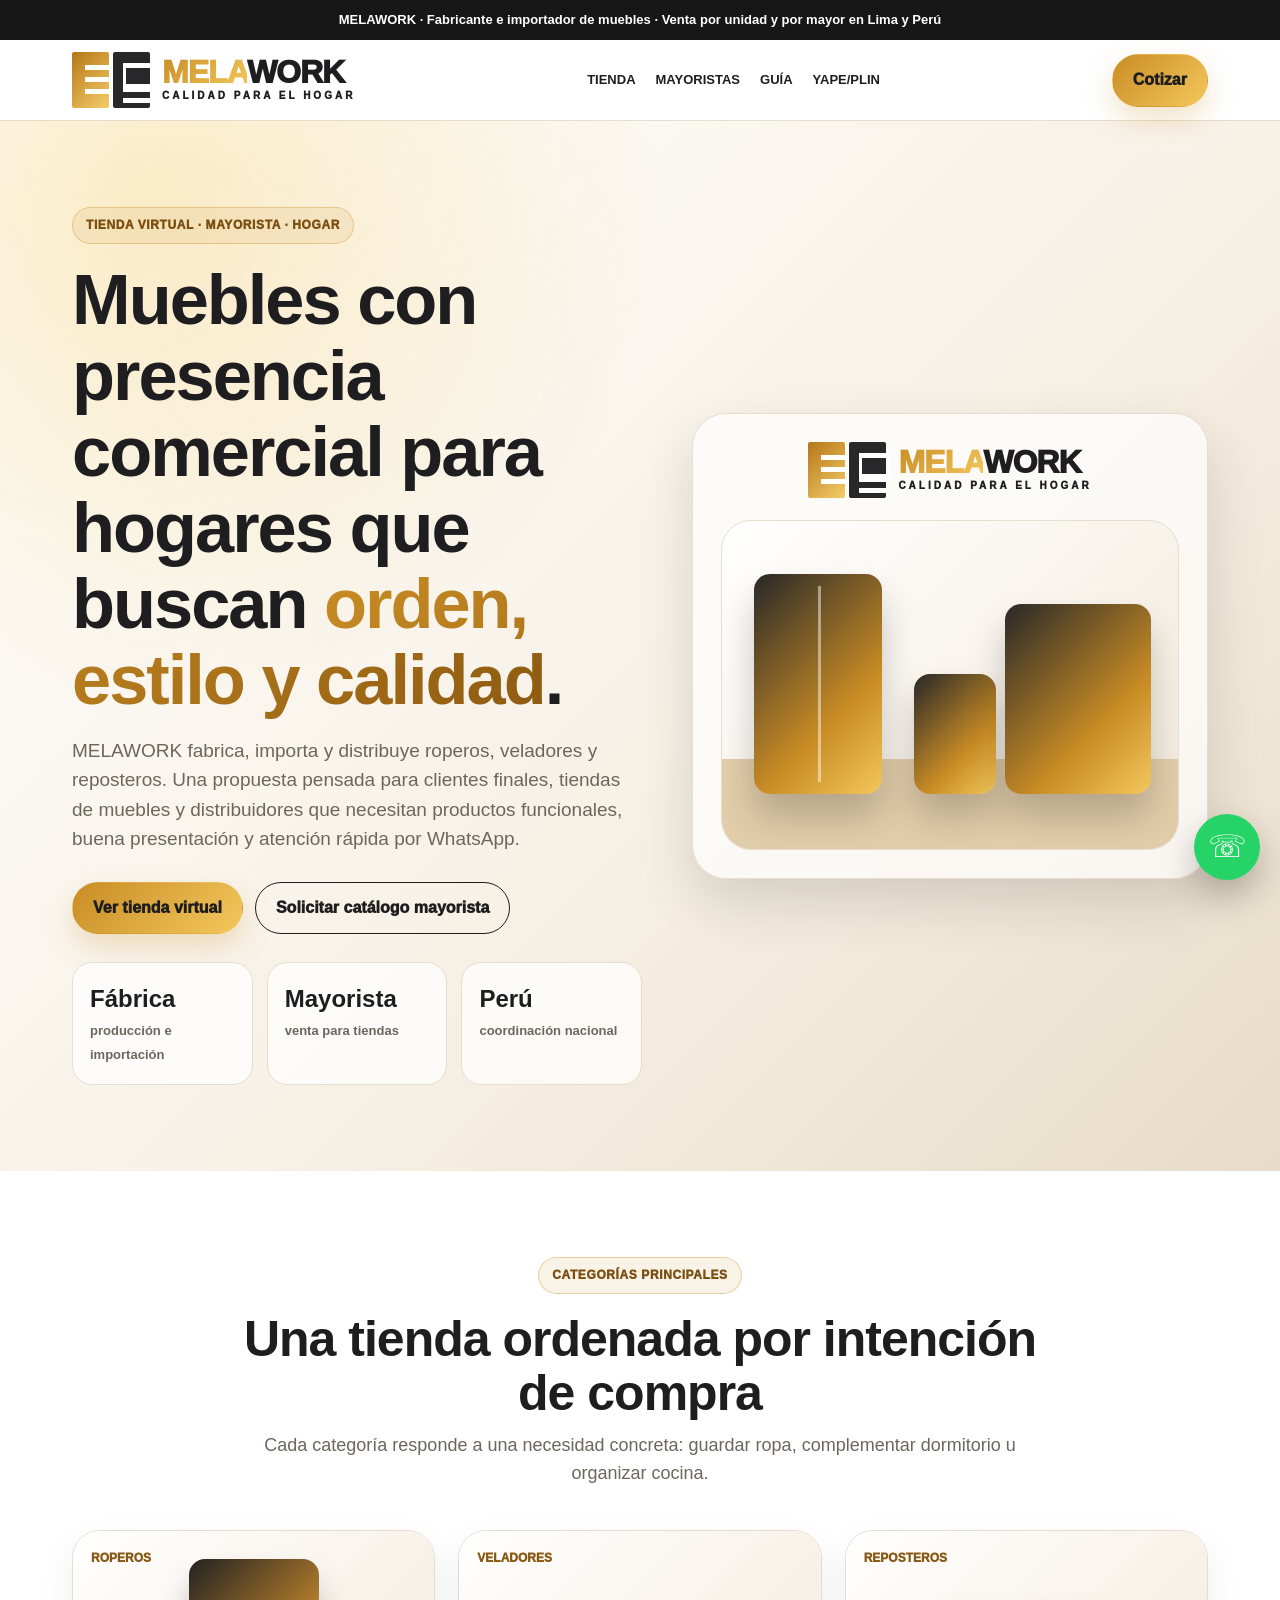
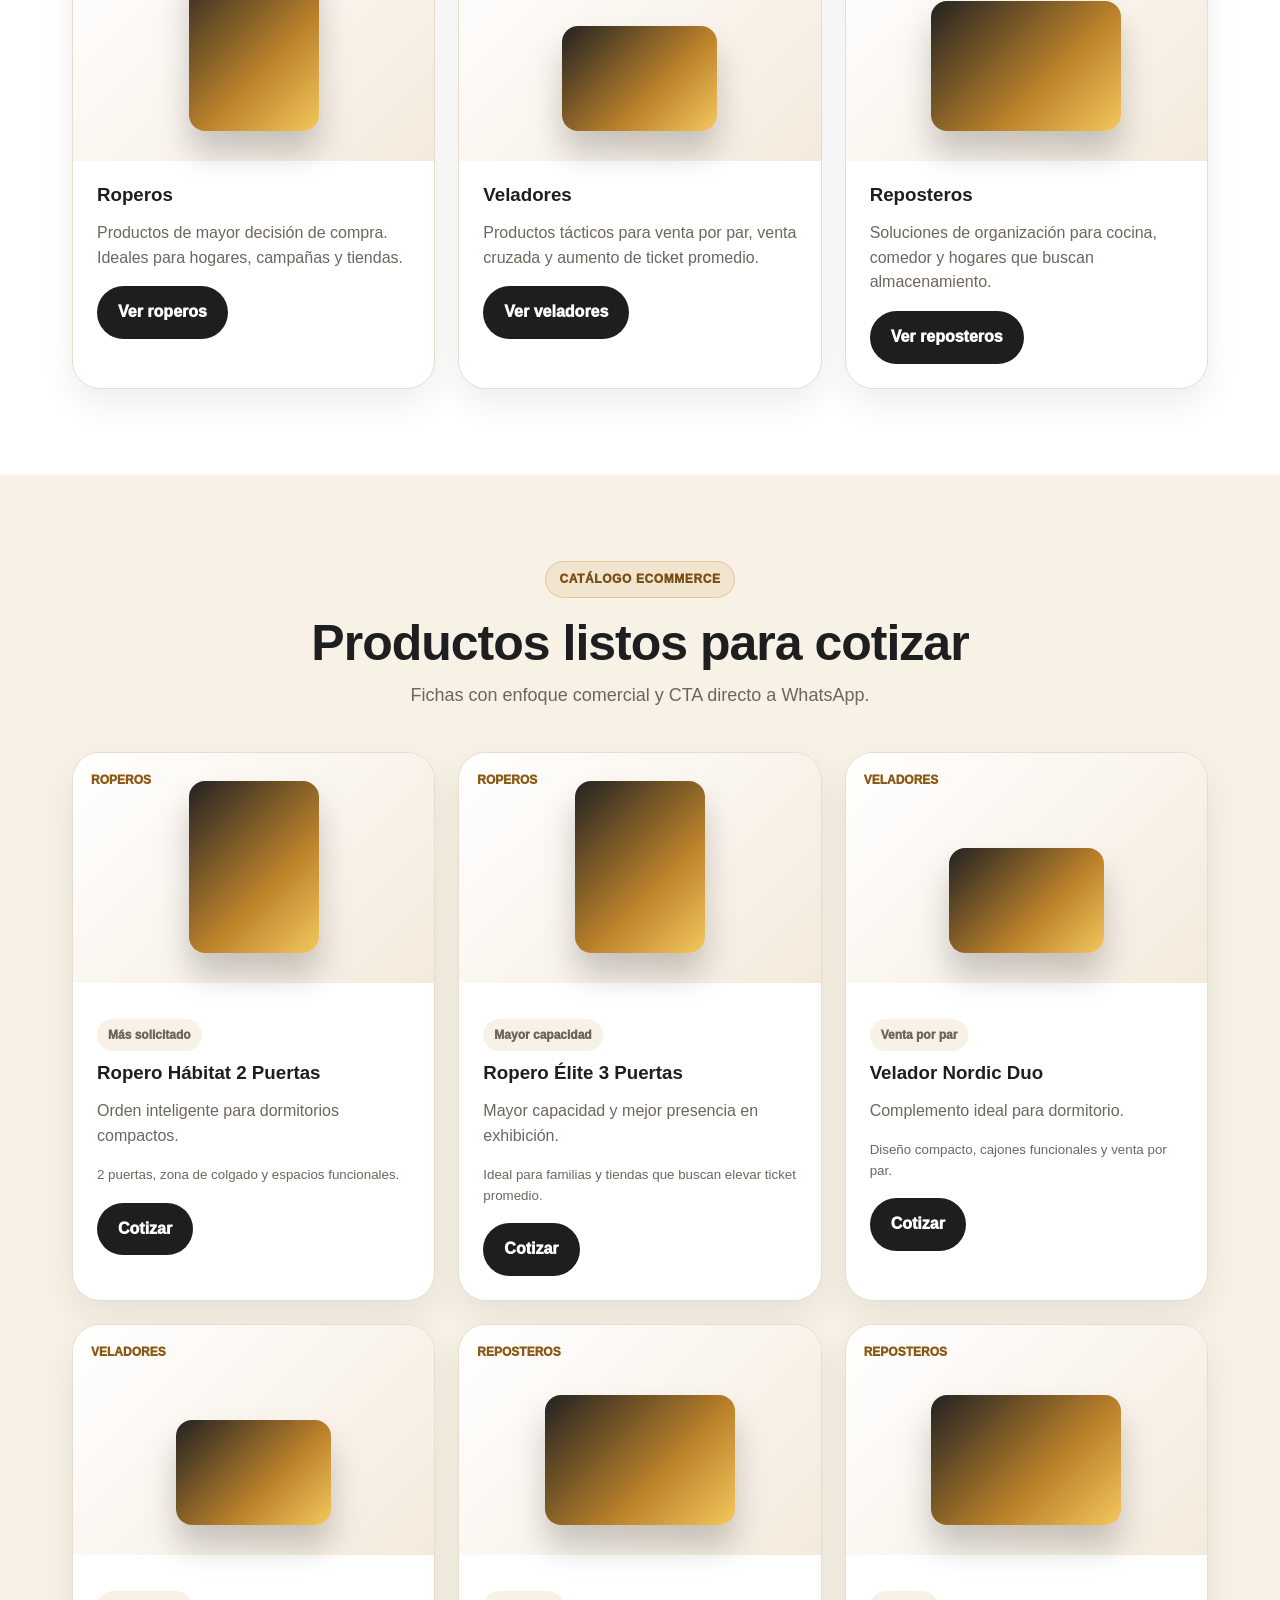
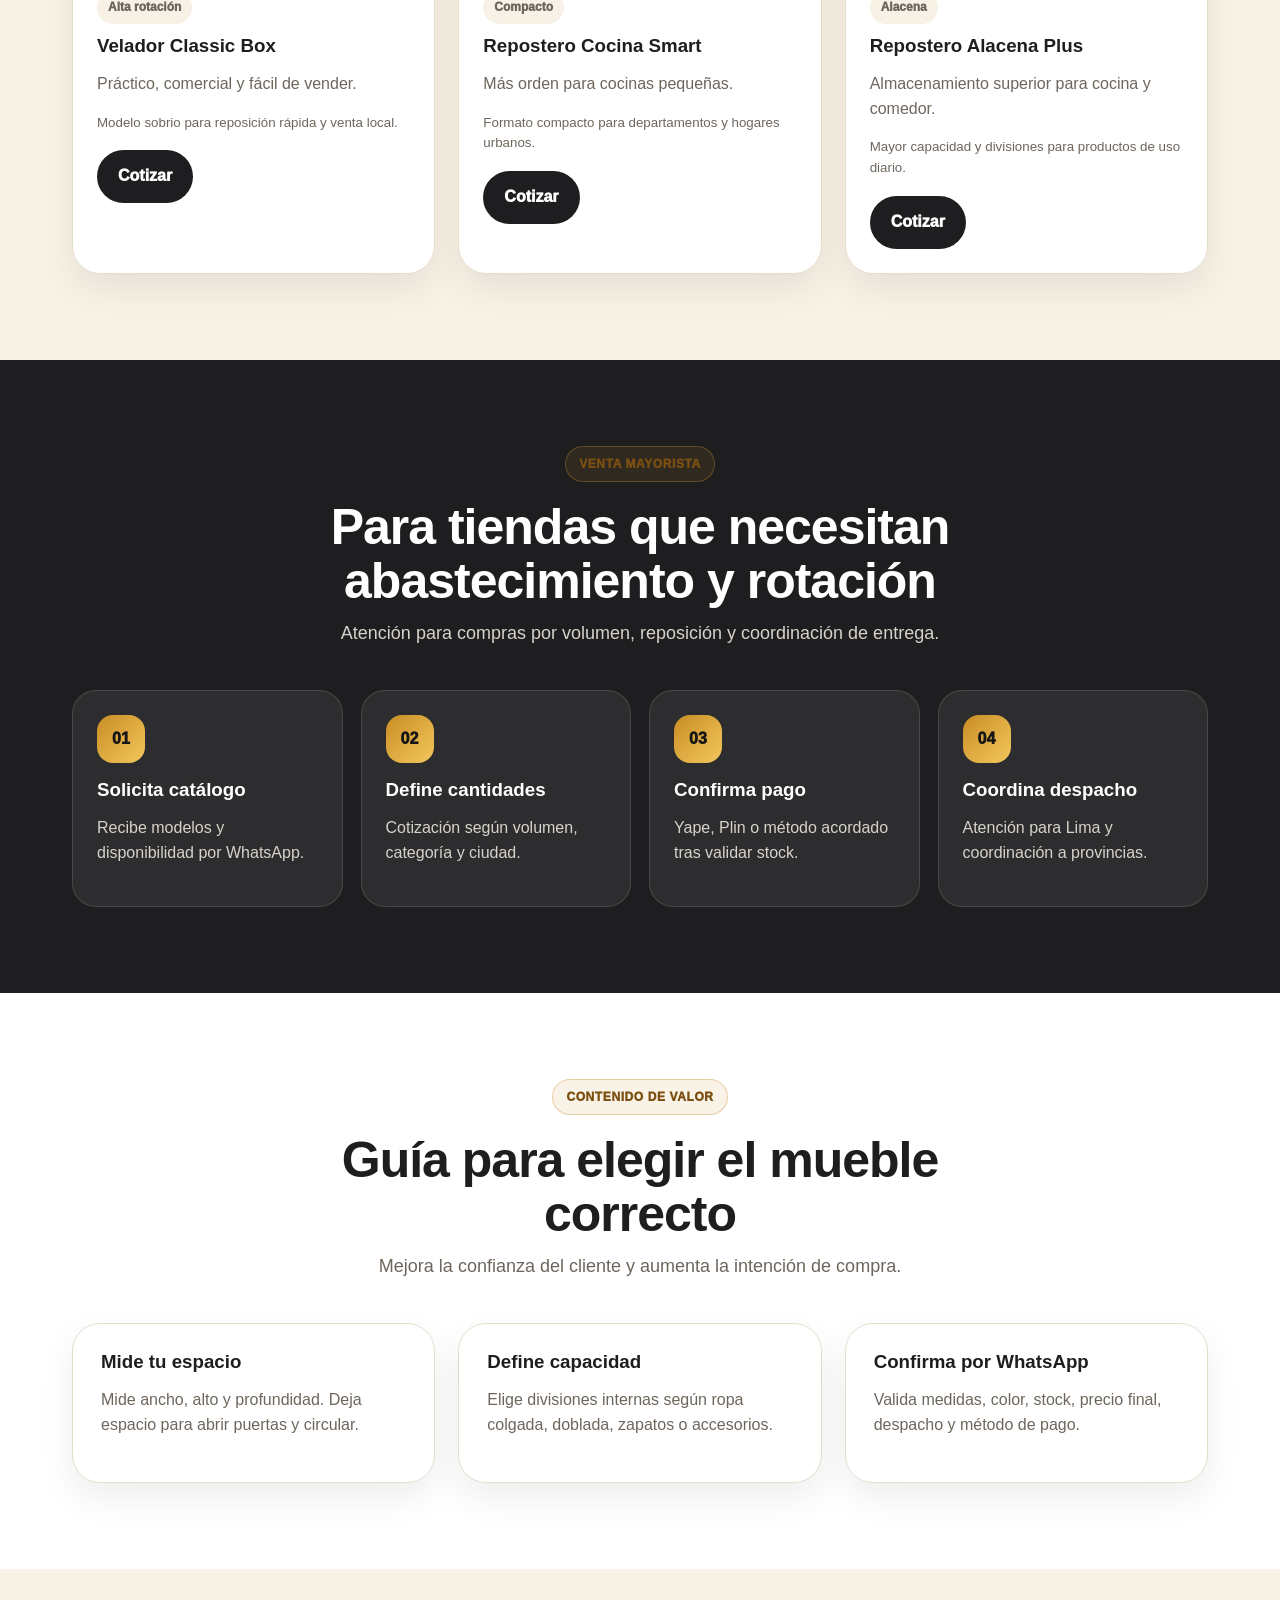
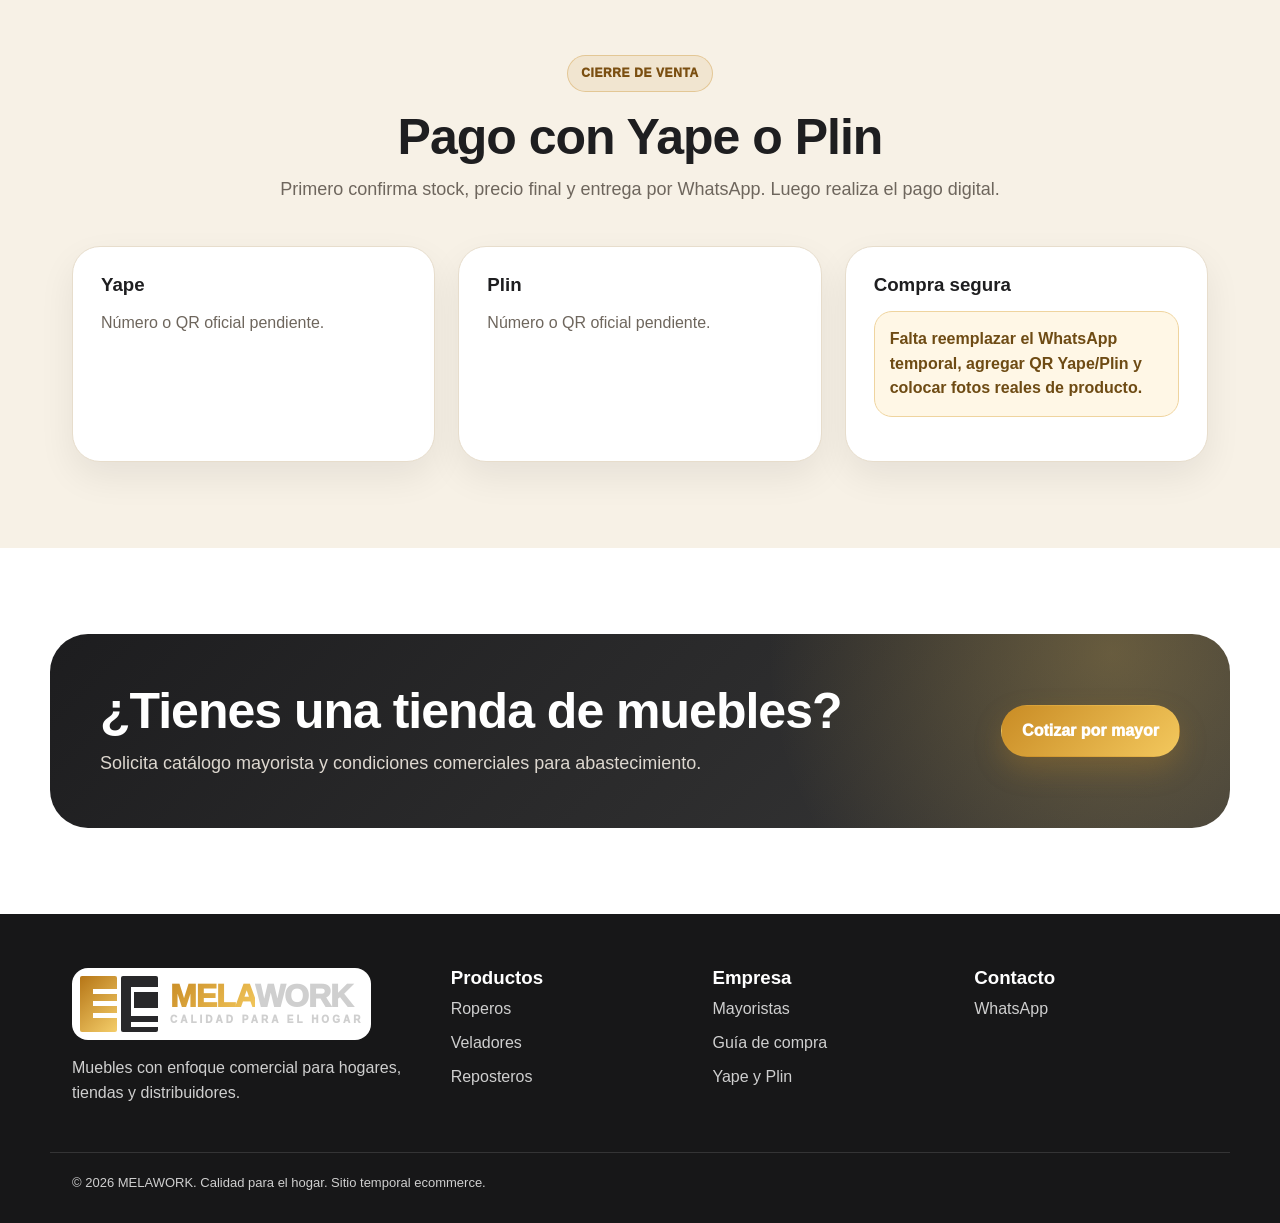
==== index.html @ 3d840b21 "Deploy MELAWORK ecommerce landing" ====
<!doctype html><html lang="es"><head><meta charset="utf-8"><meta name="viewport" content="width=device-width,initial-scale=1"><title>MELAWORK | Tienda virtual</title><meta name="description" content="MELAWORK fabrica, importa y distribuye roperos, veladores y reposteros. Venta por unidad y por mayor en Lima y Perú."><style>:root{--gold:#c98c25;--gold2:#f3c85d;--ink:#1e1e20;--muted:#6e665d;--soft:#f7f1e6;--line:#e7ddcc;--green:#25d366}*{box-sizing:border-box}html{scroll-behavior:smooth}body{margin:0;font-family:Inter,Arial,sans-serif;color:var(--ink);background:#fff;line-height:1.55}a{text-decoration:none;color:inherit}.container{max-width:1180px;margin:auto;padding:0 22px}.top{background:#171718;color:white;text-align:center;padding:10px;font-size:13px;font-weight:800}header{position:sticky;top:0;z-index:10;background:#ffffffee;backdrop-filter:blur(14px);border-bottom:1px solid var(--line)}nav{max-width:1180px;margin:auto;padding:12px 22px;display:flex;align-items:center;justify-content:space-between;gap:20px}.brand{display:flex;align-items:center;gap:12px}.mark{display:grid;grid-template-columns:1fr 1fr;width:78px;height:56px;gap:4px}.mark i,.mark b{display:block;border-radius:2px;position:relative}.mark i{background:linear-gradient(135deg,#b67617,#f4cd69)}.mark b{background:#28282a}.mark i:before{content:"";position:absolute;left:13px;top:13px;width:31px;height:5px;background:white;box-shadow:0 12px 0 white,0 24px 0 white}.mark b:before{content:"";position:absolute;left:10px;top:11px;width:26px;height:16px;border:3px solid white;border-top-width:5px}.mark b:after{content:"";position:absolute;left:10px;top:35px;width:28px;height:5px;background:white;box-shadow:0 11px 0 white}.word{font-weight:950;font-size:32px;line-height:1;letter-spacing:-1px}.word span{background:linear-gradient(135deg,var(--gold),var(--gold2));-webkit-background-clip:text;background-clip:text;color:transparent}.brand small{display:block;font-size:10px;font-weight:950;letter-spacing:3px;text-align:center}.menu{display:flex;gap:20px;font-size:13px;font-weight:900;text-transform:uppercase}.btn{display:inline-flex;align-items:center;justify-content:center;padding:13px 20px;border-radius:999px;font-weight:950;border:1px solid transparent;text-align:center}.gold{background:linear-gradient(135deg,var(--gold),var(--gold2));box-shadow:0 12px 28px #c98c2540}.dark{background:var(--ink);color:white}.outline{border-color:var(--ink)}.hero{min-height:720px;display:grid;align-items:center;background:radial-gradient(circle at 12% 8%,#f3c85d55,transparent 34%),linear-gradient(135deg,#fff,#f7f1e6 55%,#e8dcc8)}.hero-grid{display:grid;grid-template-columns:1.05fr .95fr;gap:50px;align-items:center}.kicker{display:inline-flex;margin-bottom:18px;padding:8px 13px;border-radius:999px;border:1px solid #c98c2559;background:#c98c251c;color:#7b4f11;font-size:12px;font-weight:950;text-transform:uppercase;letter-spacing:.6px}h1,h2,h3{margin:0;line-height:1.08}h1{font-size:clamp(40px,5.5vw,72px);letter-spacing:-2px;margin-bottom:18px}h2{font-size:clamp(30px,4vw,50px);letter-spacing:-1px;margin-bottom:12px}.gold-text{background:linear-gradient(135deg,var(--gold),#8d5a10);-webkit-background-clip:text;background-clip:text;color:transparent}.lead{font-size:19px;color:var(--muted);margin:0 0 28px}.actions{display:flex;gap:12px;flex-wrap:wrap;margin:28px 0}.stats{display:grid;grid-template-columns:repeat(3,1fr);gap:14px}.stat{background:#ffffffbf;border:1px solid var(--line);border-radius:20px;padding:17px}.stat strong{display:block;font-size:24px}.stat span{font-size:13px;font-weight:800;color:var(--muted)}.hero-card{background:#ffffffb3;border:1px solid var(--line);border-radius:34px;padding:28px;box-shadow:0 22px 56px #0002}.hero-card .brand{justify-content:center;margin-bottom:22px}.stage{height:330px;border-radius:30px;background:linear-gradient(135deg,#fff,#f3eadc);border:1px solid var(--line);position:relative;overflow:hidden}.stage:before{content:"";position:absolute;inset:auto 0 0;height:90px;background:#e2cdaa}.wardrobe,.night,.cabinet{position:absolute;bottom:55px;border-radius:16px;background:linear-gradient(135deg,#282828,#c98c25 65%,#f3c85d);box-shadow:0 22px 36px #0003}.wardrobe{left:7%;width:28%;height:220px}.wardrobe:after{content:"";position:absolute;left:50%;top:12px;bottom:12px;border-left:3px solid #fff7}.night{left:42%;width:18%;height:120px}.cabinet{right:6%;width:32%;height:190px}section{padding:86px 0}.soft{background:var(--soft)}.darksec{background:var(--ink);color:white}.darksec p{color:#d8d3ca}.head{text-align:center;max-width:800px;margin:0 auto 42px}.head p{font-size:18px;color:var(--muted);margin:0}.darksec .head p{color:#d8d3ca}.grid3{display:grid;grid-template-columns:repeat(3,1fr);gap:23px}.grid4{display:grid;grid-template-columns:repeat(4,1fr);gap:18px}.card,.product,.panel{background:white;border:1px solid var(--line);border-radius:28px;box-shadow:0 15px 36px #14120e12;overflow:hidden}.panel{padding:28px}.visual{height:230px;background:linear-gradient(135deg,#fff,#f4eadc);display:flex;align-items:end;justify-content:center;padding:30px;position:relative}.visual:before{content:"";display:block;border-radius:16px;background:linear-gradient(135deg,#222,#be832b 62%,#f3c85d);box-shadow:0 22px 32px #0003}.ropero:before{width:130px;height:172px}.velador:before{width:155px;height:105px}.repostero:before{width:190px;height:130px}.visual span{position:absolute;top:18px;left:18px;color:#8a5a14;font-weight:950;font-size:12px;text-transform:uppercase}.body{padding:24px}.body p,.panel p{color:var(--muted)}.tag{display:inline-flex;padding:7px 11px;border-radius:999px;background:var(--soft);font-size:12px;font-weight:950;color:#4a4239}.product small{display:block;color:var(--muted);margin-bottom:17px}.banner{background:radial-gradient(circle at 90% 10%,#f3c85d47,transparent 32%),linear-gradient(135deg,#1d1d1f,#383838);color:#fff;border-radius:38px;padding:50px;display:grid;grid-template-columns:1fr auto;gap:30px;align-items:center}.banner h2{color:#fff}.banner p{color:#ddd7cf;font-size:18px;margin:0}.step{background:#ffffff12;border:1px solid #ffffff20;border-radius:24px;padding:24px;min-height:180px;counter-increment:step}.steps{counter-reset:step}.step:before{content:"0" counter(step);display:inline-flex;align-items:center;justify-content:center;width:48px;height:48px;border-radius:16px;background:linear-gradient(135deg,var(--gold),var(--gold2));color:#161616;font-weight:950;margin-bottom:17px}.note{background:#fff7e6;border:1px solid #efd49f;border-radius:18px;padding:15px;color:#6e4b14!important;font-weight:800}.wa{position:fixed;right:20px;bottom:20px;z-index:99;width:66px;height:66px;border-radius:50%;display:flex;align-items:center;justify-content:center;background:var(--green);color:#fff;font-size:31px;box-shadow:0 16px 36px #0004}footer{background:#171718;color:#cfcfcf;padding:54px 0 30px}.footergrid{display:grid;grid-template-columns:1.2fr repeat(3,.8fr);gap:28px}footer .brand{background:#fff;border-radius:16px;padding:8px;width:max-content;margin-bottom:14px}footer h3{color:#fff}footer a{display:block;margin:9px 0;color:#cfcfcf}.bottom{border-top:1px solid #ffffff20;margin-top:30px;padding-top:20px;font-size:13px}@media(max-width:950px){.menu{display:none}.hero-grid,.banner{grid-template-columns:1fr}.grid3{grid-template-columns:repeat(2,1fr)}.grid4,.footergrid{grid-template-columns:1fr 1fr}}@media(max-width:640px){.word{font-size:24px}.mark{width:60px;height:44px}.hero{min-height:auto;padding:55px 0}.actions{flex-direction:column}.btn{width:100%}.stats,.grid3,.grid4,.footergrid{grid-template-columns:1fr}section{padding:64px 0}.banner{padding:30px;border-radius:28px}}</style></head><body><div class="top">MELAWORK · Fabricante e importador de muebles · Venta por unidad y por mayor en Lima y Perú</div><header><nav><a href="#inicio"><div class="brand"><div class="mark"><i></i><b></b></div><div><div class="word"><span>MELA</span>WORK</div><small>CALIDAD PARA EL HOGAR</small></div></div></a><div class="menu"><a href="#tienda">Tienda</a><a href="#mayoristas">Mayoristas</a><a href="#guia">Guía</a><a href="#pago">Yape/Plin</a></div><a class="btn gold" href="https://wa.me/51999999999?text=Hola%20MELAWORK%2C%20deseo%20cotizar%20muebles" target="_blank">Cotizar</a></nav></header><main id="inicio"><section class="hero"><div class="container hero-grid"><div><span class="kicker">Tienda virtual · Mayorista · Hogar</span><h1>Muebles con presencia comercial para hogares que buscan <span class="gold-text">orden, estilo y calidad</span>.</h1><p class="lead">MELAWORK fabrica, importa y distribuye roperos, veladores y reposteros. Una propuesta pensada para clientes finales, tiendas de muebles y distribuidores que necesitan productos funcionales, buena presentación y atención rápida por WhatsApp.</p><div class="actions"><a class="btn gold" href="#tienda">Ver tienda virtual</a><a class="btn outline" href="https://wa.me/51999999999?text=Hola%20MELAWORK%2C%20deseo%20el%20cat%C3%A1logo%20mayorista" target="_blank">Solicitar catálogo mayorista</a></div><div class="stats"><div class="stat"><strong>Fábrica</strong><span>producción e importación</span></div><div class="stat"><strong>Mayorista</strong><span>venta para tiendas</span></div><div class="stat"><strong>Perú</strong><span>coordinación nacional</span></div></div></div><div class="hero-card"><div class="brand"><div class="mark"><i></i><b></b></div><div><div class="word"><span>MELA</span>WORK</div><small>CALIDAD PARA EL HOGAR</small></div></div><div class="stage"><div class="wardrobe"></div><div class="night"></div><div class="cabinet"></div></div></div></div></section><section><div class="container"><div class="head"><span class="kicker">Categorías principales</span><h2>Una tienda ordenada por intención de compra</h2><p>Cada categoría responde a una necesidad concreta: guardar ropa, complementar dormitorio u organizar cocina.</p></div><div class="grid3"><article class="card"><div class="visual ropero"><span>Roperos</span></div><div class="body"><h3>Roperos</h3><p>Productos de mayor decisión de compra. Ideales para hogares, campañas y tiendas.</p><a class="btn dark" href="#tienda">Ver roperos</a></div></article><article class="card"><div class="visual velador"><span>Veladores</span></div><div class="body"><h3>Veladores</h3><p>Productos tácticos para venta por par, venta cruzada y aumento de ticket promedio.</p><a class="btn dark" href="#tienda">Ver veladores</a></div></article><article class="card"><div class="visual repostero"><span>Reposteros</span></div><div class="body"><h3>Reposteros</h3><p>Soluciones de organización para cocina, comedor y hogares que buscan almacenamiento.</p><a class="btn dark" href="#tienda">Ver reposteros</a></div></article></div></div></section><section class="soft" id="tienda"><div class="container"><div class="head"><span class="kicker">Catálogo ecommerce</span><h2>Productos listos para cotizar</h2><p>Fichas con enfoque comercial y CTA directo a WhatsApp.</p></div><div class="grid3"><article class="product"><div class="visual ropero"><span>Roperos</span></div><div class="body"><p class="tag">Más solicitado</p><h3>Ropero Hábitat 2 Puertas</h3><p>Orden inteligente para dormitorios compactos.</p><small>2 puertas, zona de colgado y espacios funcionales.</small><a class="btn dark" href="https://wa.me/51999999999?text=Hola%20MELAWORK%2C%20deseo%20cotizar%20Ropero%20H%C3%A1bitat" target="_blank">Cotizar</a></div></article><article class="product"><div class="visual ropero"><span>Roperos</span></div><div class="body"><p class="tag">Mayor capacidad</p><h3>Ropero Élite 3 Puertas</h3><p>Mayor capacidad y mejor presencia en exhibición.</p><small>Ideal para familias y tiendas que buscan elevar ticket promedio.</small><a class="btn dark" href="https://wa.me/51999999999?text=Hola%20MELAWORK%2C%20deseo%20cotizar%20Ropero%20%C3%89lite" target="_blank">Cotizar</a></div></article><article class="product"><div class="visual velador"><span>Veladores</span></div><div class="body"><p class="tag">Venta por par</p><h3>Velador Nordic Duo</h3><p>Complemento ideal para dormitorio.</p><small>Diseño compacto, cajones funcionales y venta por par.</small><a class="btn dark" href="https://wa.me/51999999999?text=Hola%20MELAWORK%2C%20deseo%20cotizar%20Velador%20Nordic" target="_blank">Cotizar</a></div></article><article class="product"><div class="visual velador"><span>Veladores</span></div><div class="body"><p class="tag">Alta rotación</p><h3>Velador Classic Box</h3><p>Práctico, comercial y fácil de vender.</p><small>Modelo sobrio para reposición rápida y venta local.</small><a class="btn dark" href="https://wa.me/51999999999?text=Hola%20MELAWORK%2C%20deseo%20cotizar%20Velador%20Classic" target="_blank">Cotizar</a></div></article><article class="product"><div class="visual repostero"><span>Reposteros</span></div><div class="body"><p class="tag">Compacto</p><h3>Repostero Cocina Smart</h3><p>Más orden para cocinas pequeñas.</p><small>Formato compacto para departamentos y hogares urbanos.</small><a class="btn dark" href="https://wa.me/51999999999?text=Hola%20MELAWORK%2C%20deseo%20cotizar%20Repostero%20Smart" target="_blank">Cotizar</a></div></article><article class="product"><div class="visual repostero"><span>Reposteros</span></div><div class="body"><p class="tag">Alacena</p><h3>Repostero Alacena Plus</h3><p>Almacenamiento superior para cocina y comedor.</p><small>Mayor capacidad y divisiones para productos de uso diario.</small><a class="btn dark" href="https://wa.me/51999999999?text=Hola%20MELAWORK%2C%20deseo%20cotizar%20Repostero%20Alacena" target="_blank">Cotizar</a></div></article></div></div></section><section id="mayoristas" class="darksec"><div class="container"><div class="head"><span class="kicker">Venta mayorista</span><h2>Para tiendas que necesitan abastecimiento y rotación</h2><p>Atención para compras por volumen, reposición y coordinación de entrega.</p></div><div class="grid4 steps"><div class="step"><h3>Solicita catálogo</h3><p>Recibe modelos y disponibilidad por WhatsApp.</p></div><div class="step"><h3>Define cantidades</h3><p>Cotización según volumen, categoría y ciudad.</p></div><div class="step"><h3>Confirma pago</h3><p>Yape, Plin o método acordado tras validar stock.</p></div><div class="step"><h3>Coordina despacho</h3><p>Atención para Lima y coordinación a provincias.</p></div></div></div></section><section id="guia"><div class="container"><div class="head"><span class="kicker">Contenido de valor</span><h2>Guía para elegir el mueble correcto</h2><p>Mejora la confianza del cliente y aumenta la intención de compra.</p></div><div class="grid3"><div class="panel"><h3>Mide tu espacio</h3><p>Mide ancho, alto y profundidad. Deja espacio para abrir puertas y circular.</p></div><div class="panel"><h3>Define capacidad</h3><p>Elige divisiones internas según ropa colgada, doblada, zapatos o accesorios.</p></div><div class="panel"><h3>Confirma por WhatsApp</h3><p>Valida medidas, color, stock, precio final, despacho y método de pago.</p></div></div></div></section><section id="pago" class="soft"><div class="container"><div class="head"><span class="kicker">Cierre de venta</span><h2>Pago con Yape o Plin</h2><p>Primero confirma stock, precio final y entrega por WhatsApp. Luego realiza el pago digital.</p></div><div class="grid3"><div class="panel"><h3>Yape</h3><p>Número o QR oficial pendiente.</p></div><div class="panel"><h3>Plin</h3><p>Número o QR oficial pendiente.</p></div><div class="panel"><h3>Compra segura</h3><p class="note">Falta reemplazar el WhatsApp temporal, agregar QR Yape/Plin y colocar fotos reales de producto.</p></div></div></div></section><section><div class="container banner"><div><h2>¿Tienes una tienda de muebles?</h2><p>Solicita catálogo mayorista y condiciones comerciales para abastecimiento.</p></div><a class="btn gold" href="https://wa.me/51999999999?text=Hola%20MELAWORK%2C%20tengo%20una%20tienda%20y%20deseo%20comprar%20por%20mayor" target="_blank">Cotizar por mayor</a></div></section></main><a class="wa" href="https://wa.me/51999999999?text=Hola%20MELAWORK%2C%20deseo%20informaci%C3%B3n" target="_blank">☏</a><footer><div class="container footergrid"><div><div class="brand"><div class="mark"><i></i><b></b></div><div><div class="word"><span>MELA</span>WORK</div><small>CALIDAD PARA EL HOGAR</small></div></div><p>Muebles con enfoque comercial para hogares, tiendas y distribuidores.</p></div><div><h3>Productos</h3><a href="#tienda">Roperos</a><a href="#tienda">Veladores</a><a href="#tienda">Reposteros</a></div><div><h3>Empresa</h3><a href="#mayoristas">Mayoristas</a><a href="#guia">Guía de compra</a><a href="#pago">Yape y Plin</a></div><div><h3>Contacto</h3><a href="https://wa.me/51999999999" target="_blank">WhatsApp</a></div></div><div class="container bottom">© 2026 MELAWORK. Calidad para el hogar. Sitio temporal ecommerce.</div></footer></body></html>
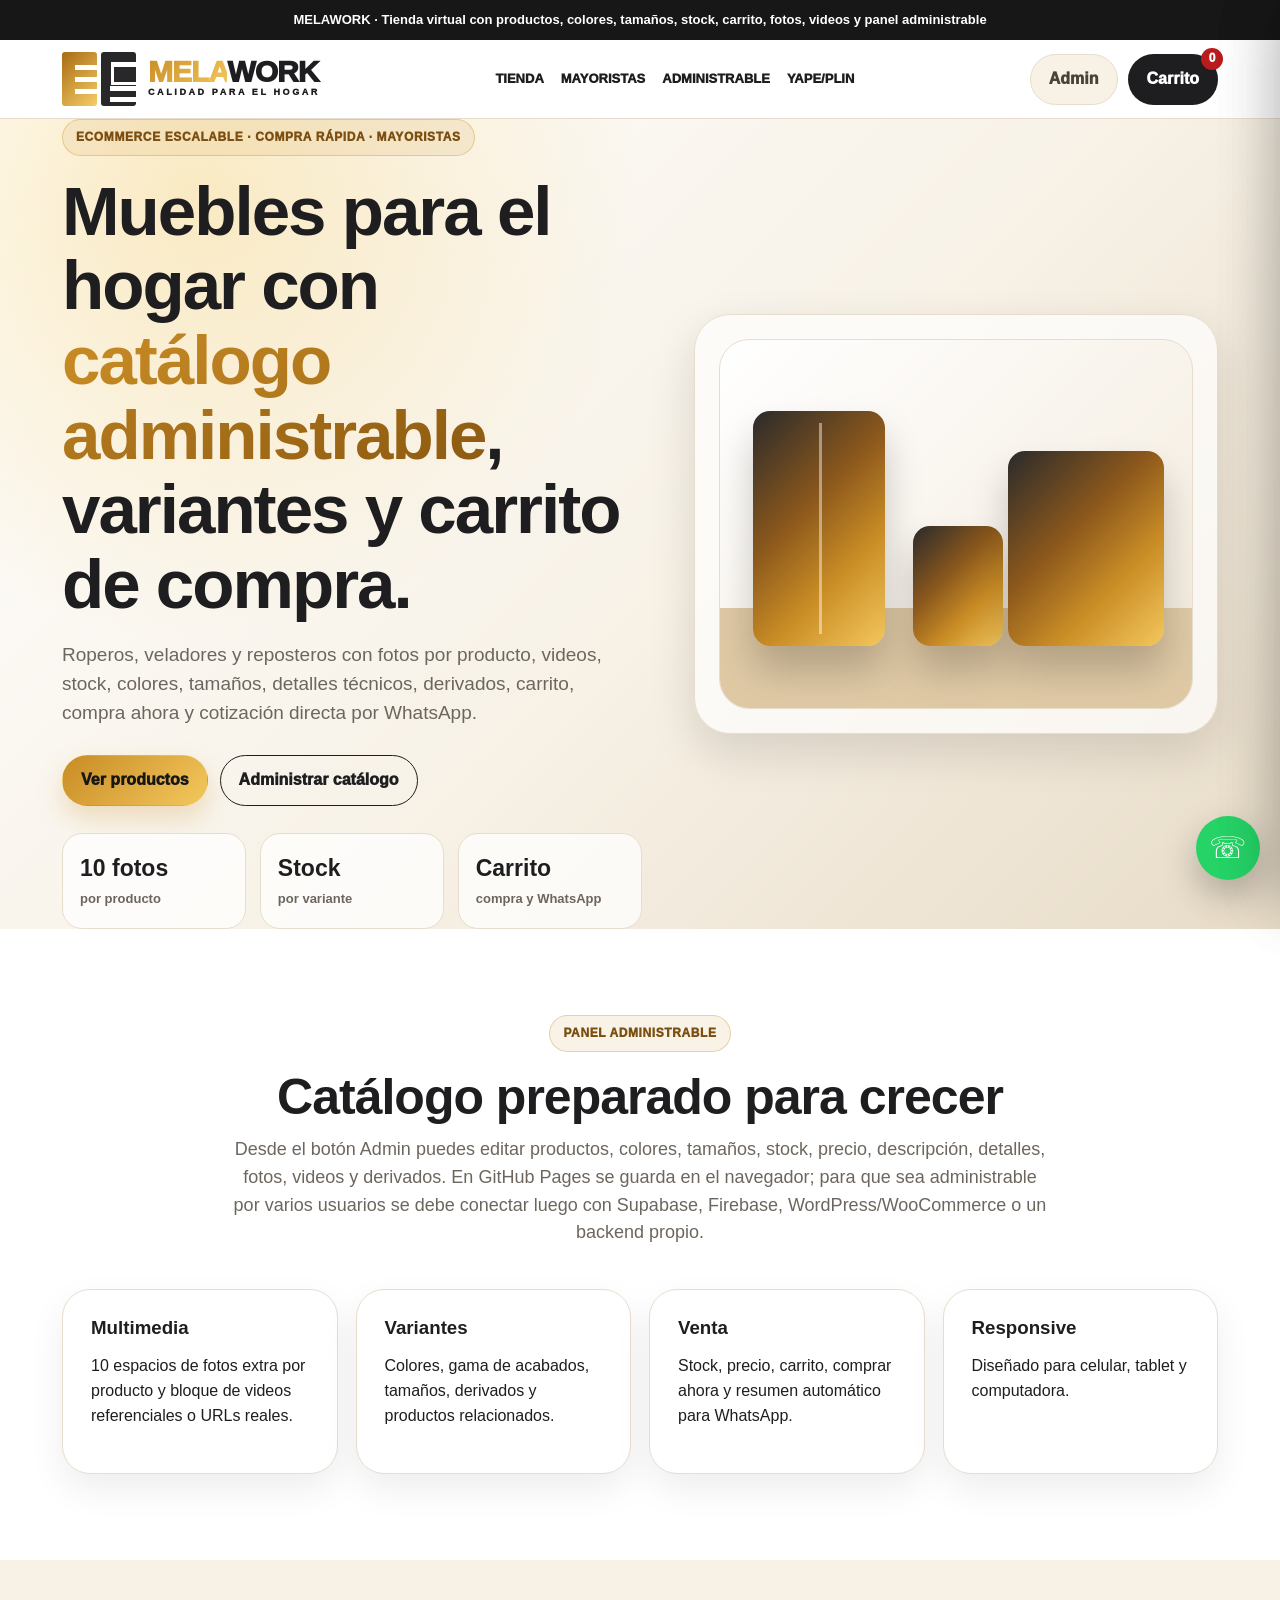
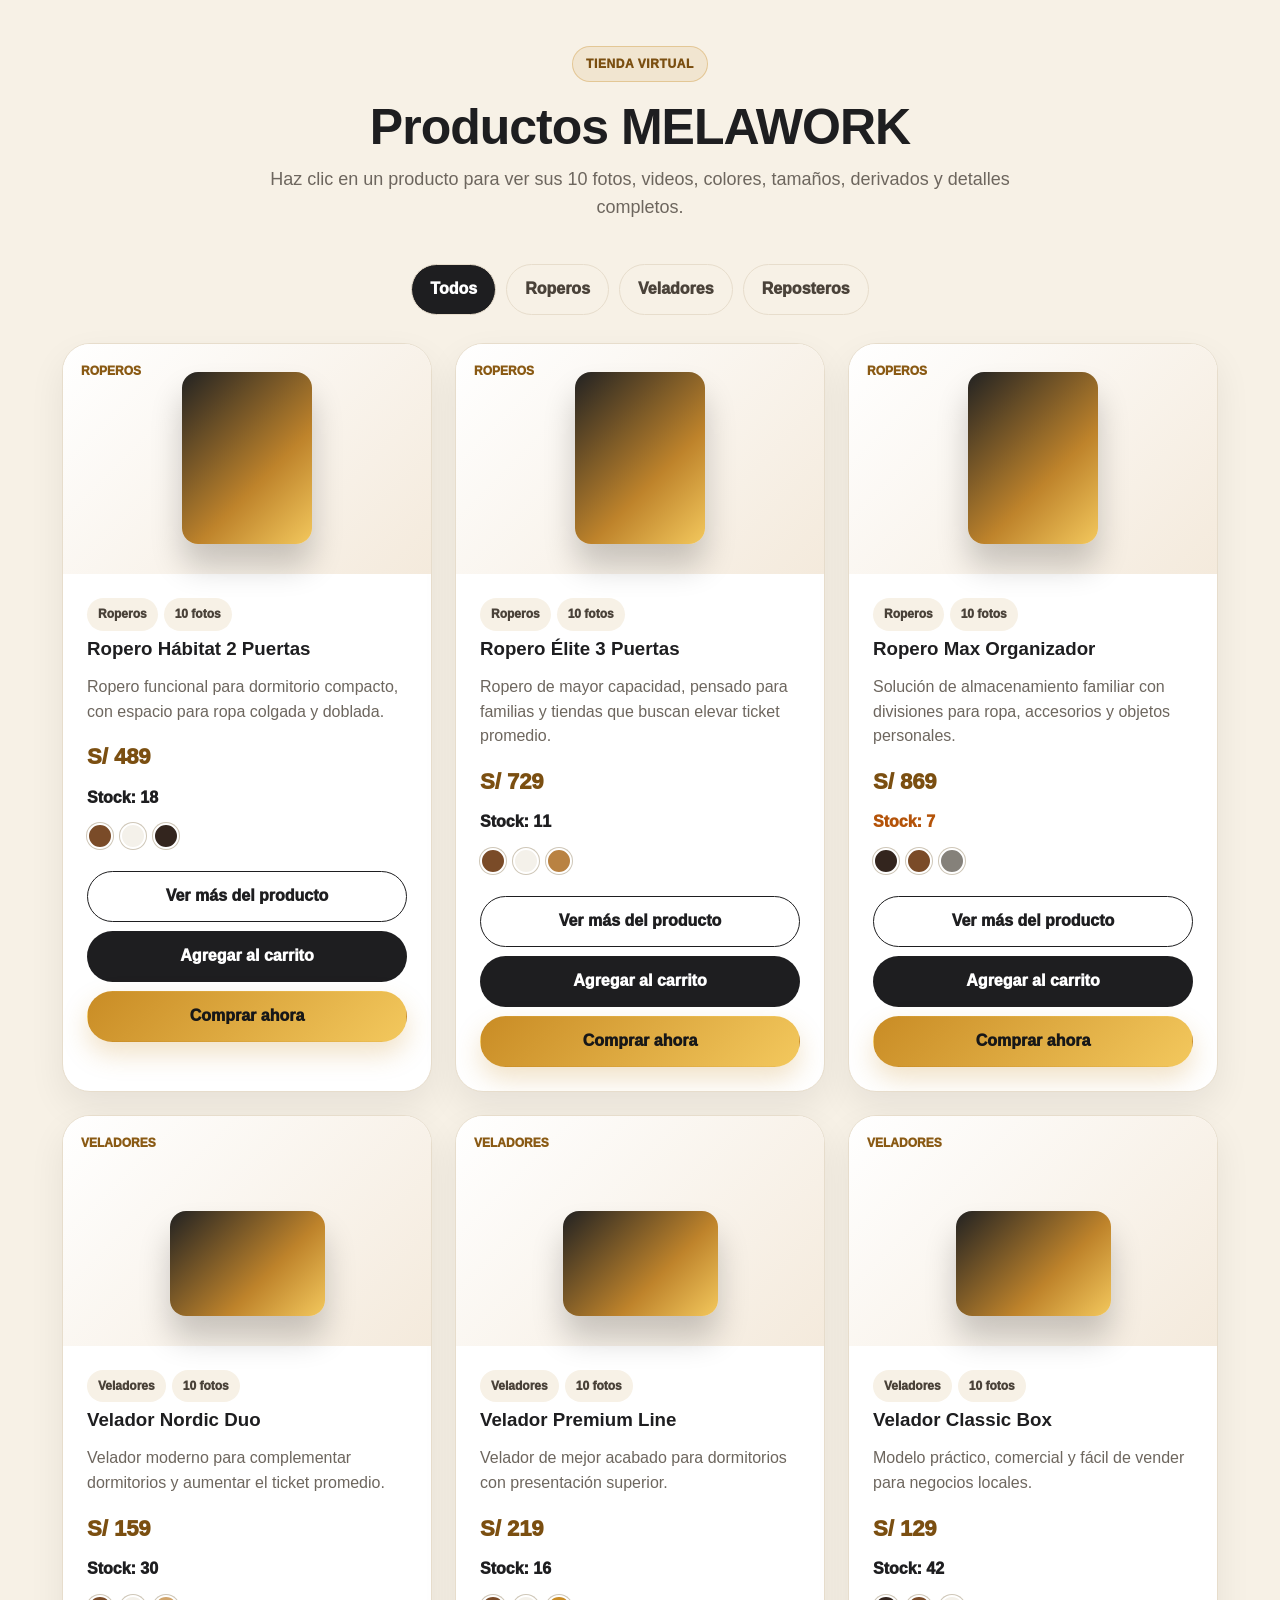
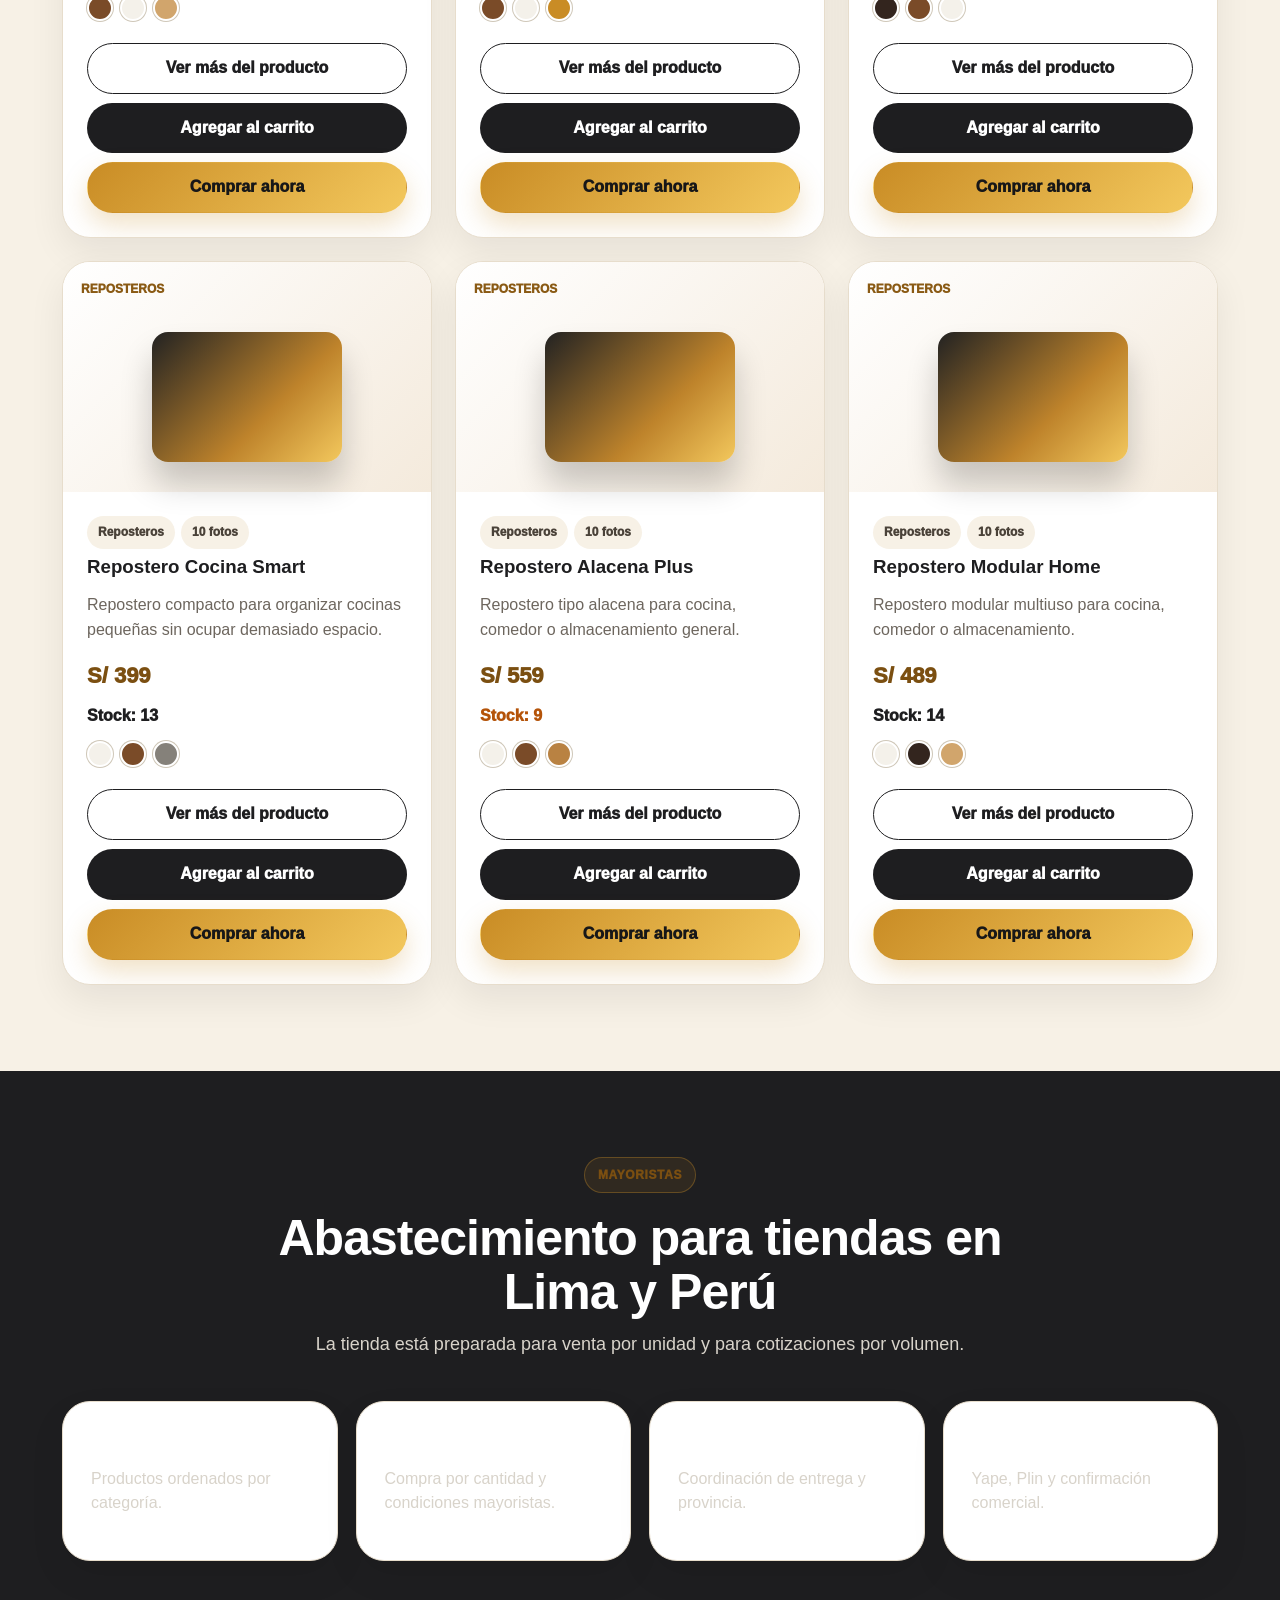
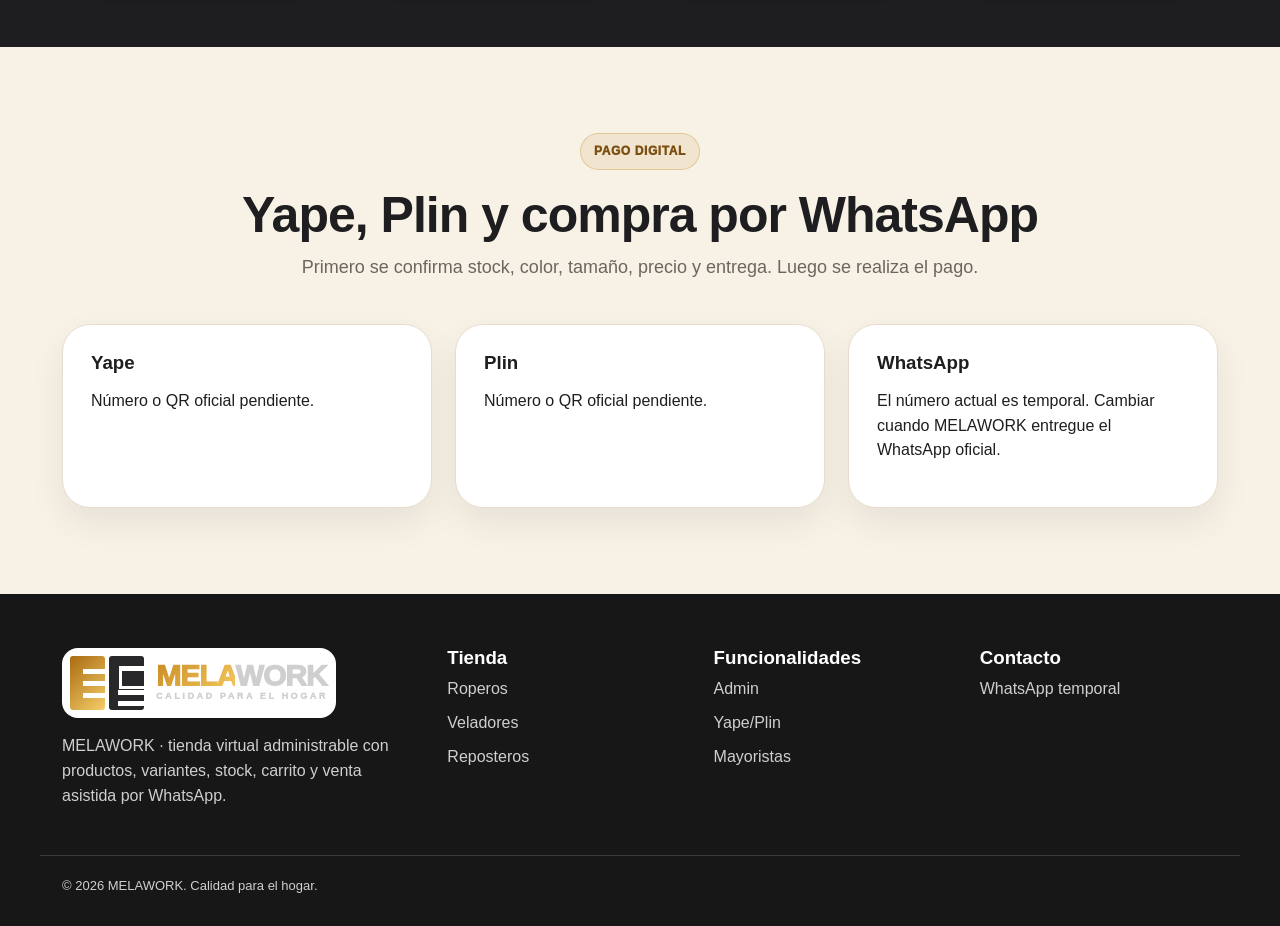
==== commit 8cc1648f: "Actualizar tienda MELAWORK con carrito admin variantes multimedia" ====
--- a/index.html
+++ b/index.html
@@ -1 +1,69 @@
-<!doctype html><html lang="es"><head><meta charset="utf-8"><meta name="viewport" content="width=device-width,initial-scale=1"><title>MELAWORK | Tienda virtual</title><meta name="description" content="MELAWORK fabrica, importa y distribuye roperos, veladores y reposteros. Venta por unidad y por mayor en Lima y Perú."><style>:root{--gold:#c98c25;--gold2:#f3c85d;--ink:#1e1e20;--muted:#6e665d;--soft:#f7f1e6;--line:#e7ddcc;--green:#25d366}*{box-sizing:border-box}html{scroll-behavior:smooth}body{margin:0;font-family:Inter,Arial,sans-serif;color:var(--ink);background:#fff;line-height:1.55}a{text-decoration:none;color:inherit}.container{max-width:1180px;margin:auto;padding:0 22px}.top{background:#171718;color:white;text-align:center;padding:10px;font-size:13px;font-weight:800}header{position:sticky;top:0;z-index:10;background:#ffffffee;backdrop-filter:blur(14px);border-bottom:1px solid var(--line)}nav{max-width:1180px;margin:auto;padding:12px 22px;display:flex;align-items:center;justify-content:space-between;gap:20px}.brand{display:flex;align-items:center;gap:12px}.mark{display:grid;grid-template-columns:1fr 1fr;width:78px;height:56px;gap:4px}.mark i,.mark b{display:block;border-radius:2px;position:relative}.mark i{background:linear-gradient(135deg,#b67617,#f4cd69)}.mark b{background:#28282a}.mark i:before{content:"";position:absolute;left:13px;top:13px;width:31px;height:5px;background:white;box-shadow:0 12px 0 white,0 24px 0 white}.mark b:before{content:"";position:absolute;left:10px;top:11px;width:26px;height:16px;border:3px solid white;border-top-width:5px}.mark b:after{content:"";position:absolute;left:10px;top:35px;width:28px;height:5px;background:white;box-shadow:0 11px 0 white}.word{font-weight:950;font-size:32px;line-height:1;letter-spacing:-1px}.word span{background:linear-gradient(135deg,var(--gold),var(--gold2));-webkit-background-clip:text;background-clip:text;color:transparent}.brand small{display:block;font-size:10px;font-weight:950;letter-spacing:3px;text-align:center}.menu{display:flex;gap:20px;font-size:13px;font-weight:900;text-transform:uppercase}.btn{display:inline-flex;align-items:center;justify-content:center;padding:13px 20px;border-radius:999px;font-weight:950;border:1px solid transparent;text-align:center}.gold{background:linear-gradient(135deg,var(--gold),var(--gold2));box-shadow:0 12px 28px #c98c2540}.dark{background:var(--ink);color:white}.outline{border-color:var(--ink)}.hero{min-height:720px;display:grid;align-items:center;background:radial-gradient(circle at 12% 8%,#f3c85d55,transparent 34%),linear-gradient(135deg,#fff,#f7f1e6 55%,#e8dcc8)}.hero-grid{display:grid;grid-template-columns:1.05fr .95fr;gap:50px;align-items:center}.kicker{display:inline-flex;margin-bottom:18px;padding:8px 13px;border-radius:999px;border:1px solid #c98c2559;background:#c98c251c;color:#7b4f11;font-size:12px;font-weight:950;text-transform:uppercase;letter-spacing:.6px}h1,h2,h3{margin:0;line-height:1.08}h1{font-size:clamp(40px,5.5vw,72px);letter-spacing:-2px;margin-bottom:18px}h2{font-size:clamp(30px,4vw,50px);letter-spacing:-1px;margin-bottom:12px}.gold-text{background:linear-gradient(135deg,var(--gold),#8d5a10);-webkit-background-clip:text;background-clip:text;color:transparent}.lead{font-size:19px;color:var(--muted);margin:0 0 28px}.actions{display:flex;gap:12px;flex-wrap:wrap;margin:28px 0}.stats{display:grid;grid-template-columns:repeat(3,1fr);gap:14px}.stat{background:#ffffffbf;border:1px solid var(--line);border-radius:20px;padding:17px}.stat strong{display:block;font-size:24px}.stat span{font-size:13px;font-weight:800;color:var(--muted)}.hero-card{background:#ffffffb3;border:1px solid var(--line);border-radius:34px;padding:28px;box-shadow:0 22px 56px #0002}.hero-card .brand{justify-content:center;margin-bottom:22px}.stage{height:330px;border-radius:30px;background:linear-gradient(135deg,#fff,#f3eadc);border:1px solid var(--line);position:relative;overflow:hidden}.stage:before{content:"";position:absolute;inset:auto 0 0;height:90px;background:#e2cdaa}.wardrobe,.night,.cabinet{position:absolute;bottom:55px;border-radius:16px;background:linear-gradient(135deg,#282828,#c98c25 65%,#f3c85d);box-shadow:0 22px 36px #0003}.wardrobe{left:7%;width:28%;height:220px}.wardrobe:after{content:"";position:absolute;left:50%;top:12px;bottom:12px;border-left:3px solid #fff7}.night{left:42%;width:18%;height:120px}.cabinet{right:6%;width:32%;height:190px}section{padding:86px 0}.soft{background:var(--soft)}.darksec{background:var(--ink);color:white}.darksec p{color:#d8d3ca}.head{text-align:center;max-width:800px;margin:0 auto 42px}.head p{font-size:18px;color:var(--muted);margin:0}.darksec .head p{color:#d8d3ca}.grid3{display:grid;grid-template-columns:repeat(3,1fr);gap:23px}.grid4{display:grid;grid-template-columns:repeat(4,1fr);gap:18px}.card,.product,.panel{background:white;border:1px solid var(--line);border-radius:28px;box-shadow:0 15px 36px #14120e12;overflow:hidden}.panel{padding:28px}.visual{height:230px;background:linear-gradient(135deg,#fff,#f4eadc);display:flex;align-items:end;justify-content:center;padding:30px;position:relative}.visual:before{content:"";display:block;border-radius:16px;background:linear-gradient(135deg,#222,#be832b 62%,#f3c85d);box-shadow:0 22px 32px #0003}.ropero:before{width:130px;height:172px}.velador:before{width:155px;height:105px}.repostero:before{width:190px;height:130px}.visual span{position:absolute;top:18px;left:18px;color:#8a5a14;font-weight:950;font-size:12px;text-transform:uppercase}.body{padding:24px}.body p,.panel p{color:var(--muted)}.tag{display:inline-flex;padding:7px 11px;border-radius:999px;background:var(--soft);font-size:12px;font-weight:950;color:#4a4239}.product small{display:block;color:var(--muted);margin-bottom:17px}.banner{background:radial-gradient(circle at 90% 10%,#f3c85d47,transparent 32%),linear-gradient(135deg,#1d1d1f,#383838);color:#fff;border-radius:38px;padding:50px;display:grid;grid-template-columns:1fr auto;gap:30px;align-items:center}.banner h2{color:#fff}.banner p{color:#ddd7cf;font-size:18px;margin:0}.step{background:#ffffff12;border:1px solid #ffffff20;border-radius:24px;padding:24px;min-height:180px;counter-increment:step}.steps{counter-reset:step}.step:before{content:"0" counter(step);display:inline-flex;align-items:center;justify-content:center;width:48px;height:48px;border-radius:16px;background:linear-gradient(135deg,var(--gold),var(--gold2));color:#161616;font-weight:950;margin-bottom:17px}.note{background:#fff7e6;border:1px solid #efd49f;border-radius:18px;padding:15px;color:#6e4b14!important;font-weight:800}.wa{position:fixed;right:20px;bottom:20px;z-index:99;width:66px;height:66px;border-radius:50%;display:flex;align-items:center;justify-content:center;background:var(--green);color:#fff;font-size:31px;box-shadow:0 16px 36px #0004}footer{background:#171718;color:#cfcfcf;padding:54px 0 30px}.footergrid{display:grid;grid-template-columns:1.2fr repeat(3,.8fr);gap:28px}footer .brand{background:#fff;border-radius:16px;padding:8px;width:max-content;margin-bottom:14px}footer h3{color:#fff}footer a{display:block;margin:9px 0;color:#cfcfcf}.bottom{border-top:1px solid #ffffff20;margin-top:30px;padding-top:20px;font-size:13px}@media(max-width:950px){.menu{display:none}.hero-grid,.banner{grid-template-columns:1fr}.grid3{grid-template-columns:repeat(2,1fr)}.grid4,.footergrid{grid-template-columns:1fr 1fr}}@media(max-width:640px){.word{font-size:24px}.mark{width:60px;height:44px}.hero{min-height:auto;padding:55px 0}.actions{flex-direction:column}.btn{width:100%}.stats,.grid3,.grid4,.footergrid{grid-template-columns:1fr}section{padding:64px 0}.banner{padding:30px;border-radius:28px}}</style></head><body><div class="top">MELAWORK · Fabricante e importador de muebles · Venta por unidad y por mayor en Lima y Perú</div><header><nav><a href="#inicio"><div class="brand"><div class="mark"><i></i><b></b></div><div><div class="word"><span>MELA</span>WORK</div><small>CALIDAD PARA EL HOGAR</small></div></div></a><div class="menu"><a href="#tienda">Tienda</a><a href="#mayoristas">Mayoristas</a><a href="#guia">Guía</a><a href="#pago">Yape/Plin</a></div><a class="btn gold" href="https://wa.me/51999999999?text=Hola%20MELAWORK%2C%20deseo%20cotizar%20muebles" target="_blank">Cotizar</a></nav></header><main id="inicio"><section class="hero"><div class="container hero-grid"><div><span class="kicker">Tienda virtual · Mayorista · Hogar</span><h1>Muebles con presencia comercial para hogares que buscan <span class="gold-text">orden, estilo y calidad</span>.</h1><p class="lead">MELAWORK fabrica, importa y distribuye roperos, veladores y reposteros. Una propuesta pensada para clientes finales, tiendas de muebles y distribuidores que necesitan productos funcionales, buena presentación y atención rápida por WhatsApp.</p><div class="actions"><a class="btn gold" href="#tienda">Ver tienda virtual</a><a class="btn outline" href="https://wa.me/51999999999?text=Hola%20MELAWORK%2C%20deseo%20el%20cat%C3%A1logo%20mayorista" target="_blank">Solicitar catálogo mayorista</a></div><div class="stats"><div class="stat"><strong>Fábrica</strong><span>producción e importación</span></div><div class="stat"><strong>Mayorista</strong><span>venta para tiendas</span></div><div class="stat"><strong>Perú</strong><span>coordinación nacional</span></div></div></div><div class="hero-card"><div class="brand"><div class="mark"><i></i><b></b></div><div><div class="word"><span>MELA</span>WORK</div><small>CALIDAD PARA EL HOGAR</small></div></div><div class="stage"><div class="wardrobe"></div><div class="night"></div><div class="cabinet"></div></div></div></div></section><section><div class="container"><div class="head"><span class="kicker">Categorías principales</span><h2>Una tienda ordenada por intención de compra</h2><p>Cada categoría responde a una necesidad concreta: guardar ropa, complementar dormitorio u organizar cocina.</p></div><div class="grid3"><article class="card"><div class="visual ropero"><span>Roperos</span></div><div class="body"><h3>Roperos</h3><p>Productos de mayor decisión de compra. Ideales para hogares, campañas y tiendas.</p><a class="btn dark" href="#tienda">Ver roperos</a></div></article><article class="card"><div class="visual velador"><span>Veladores</span></div><div class="body"><h3>Veladores</h3><p>Productos tácticos para venta por par, venta cruzada y aumento de ticket promedio.</p><a class="btn dark" href="#tienda">Ver veladores</a></div></article><article class="card"><div class="visual repostero"><span>Reposteros</span></div><div class="body"><h3>Reposteros</h3><p>Soluciones de organización para cocina, comedor y hogares que buscan almacenamiento.</p><a class="btn dark" href="#tienda">Ver reposteros</a></div></article></div></div></section><section class="soft" id="tienda"><div class="container"><div class="head"><span class="kicker">Catálogo ecommerce</span><h2>Productos listos para cotizar</h2><p>Fichas con enfoque comercial y CTA directo a WhatsApp.</p></div><div class="grid3"><article class="product"><div class="visual ropero"><span>Roperos</span></div><div class="body"><p class="tag">Más solicitado</p><h3>Ropero Hábitat 2 Puertas</h3><p>Orden inteligente para dormitorios compactos.</p><small>2 puertas, zona de colgado y espacios funcionales.</small><a class="btn dark" href="https://wa.me/51999999999?text=Hola%20MELAWORK%2C%20deseo%20cotizar%20Ropero%20H%C3%A1bitat" target="_blank">Cotizar</a></div></article><article class="product"><div class="visual ropero"><span>Roperos</span></div><div class="body"><p class="tag">Mayor capacidad</p><h3>Ropero Élite 3 Puertas</h3><p>Mayor capacidad y mejor presencia en exhibición.</p><small>Ideal para familias y tiendas que buscan elevar ticket promedio.</small><a class="btn dark" href="https://wa.me/51999999999?text=Hola%20MELAWORK%2C%20deseo%20cotizar%20Ropero%20%C3%89lite" target="_blank">Cotizar</a></div></article><article class="product"><div class="visual velador"><span>Veladores</span></div><div class="body"><p class="tag">Venta por par</p><h3>Velador Nordic Duo</h3><p>Complemento ideal para dormitorio.</p><small>Diseño compacto, cajones funcionales y venta por par.</small><a class="btn dark" href="https://wa.me/51999999999?text=Hola%20MELAWORK%2C%20deseo%20cotizar%20Velador%20Nordic" target="_blank">Cotizar</a></div></article><article class="product"><div class="visual velador"><span>Veladores</span></div><div class="body"><p class="tag">Alta rotación</p><h3>Velador Classic Box</h3><p>Práctico, comercial y fácil de vender.</p><small>Modelo sobrio para reposición rápida y venta local.</small><a class="btn dark" href="https://wa.me/51999999999?text=Hola%20MELAWORK%2C%20deseo%20cotizar%20Velador%20Classic" target="_blank">Cotizar</a></div></article><article class="product"><div class="visual repostero"><span>Reposteros</span></div><div class="body"><p class="tag">Compacto</p><h3>Repostero Cocina Smart</h3><p>Más orden para cocinas pequeñas.</p><small>Formato compacto para departamentos y hogares urbanos.</small><a class="btn dark" href="https://wa.me/51999999999?text=Hola%20MELAWORK%2C%20deseo%20cotizar%20Repostero%20Smart" target="_blank">Cotizar</a></div></article><article class="product"><div class="visual repostero"><span>Reposteros</span></div><div class="body"><p class="tag">Alacena</p><h3>Repostero Alacena Plus</h3><p>Almacenamiento superior para cocina y comedor.</p><small>Mayor capacidad y divisiones para productos de uso diario.</small><a class="btn dark" href="https://wa.me/51999999999?text=Hola%20MELAWORK%2C%20deseo%20cotizar%20Repostero%20Alacena" target="_blank">Cotizar</a></div></article></div></div></section><section id="mayoristas" class="darksec"><div class="container"><div class="head"><span class="kicker">Venta mayorista</span><h2>Para tiendas que necesitan abastecimiento y rotación</h2><p>Atención para compras por volumen, reposición y coordinación de entrega.</p></div><div class="grid4 steps"><div class="step"><h3>Solicita catálogo</h3><p>Recibe modelos y disponibilidad por WhatsApp.</p></div><div class="step"><h3>Define cantidades</h3><p>Cotización según volumen, categoría y ciudad.</p></div><div class="step"><h3>Confirma pago</h3><p>Yape, Plin o método acordado tras validar stock.</p></div><div class="step"><h3>Coordina despacho</h3><p>Atención para Lima y coordinación a provincias.</p></div></div></div></section><section id="guia"><div class="container"><div class="head"><span class="kicker">Contenido de valor</span><h2>Guía para elegir el mueble correcto</h2><p>Mejora la confianza del cliente y aumenta la intención de compra.</p></div><div class="grid3"><div class="panel"><h3>Mide tu espacio</h3><p>Mide ancho, alto y profundidad. Deja espacio para abrir puertas y circular.</p></div><div class="panel"><h3>Define capacidad</h3><p>Elige divisiones internas según ropa colgada, doblada, zapatos o accesorios.</p></div><div class="panel"><h3>Confirma por WhatsApp</h3><p>Valida medidas, color, stock, precio final, despacho y método de pago.</p></div></div></div></section><section id="pago" class="soft"><div class="container"><div class="head"><span class="kicker">Cierre de venta</span><h2>Pago con Yape o Plin</h2><p>Primero confirma stock, precio final y entrega por WhatsApp. Luego realiza el pago digital.</p></div><div class="grid3"><div class="panel"><h3>Yape</h3><p>Número o QR oficial pendiente.</p></div><div class="panel"><h3>Plin</h3><p>Número o QR oficial pendiente.</p></div><div class="panel"><h3>Compra segura</h3><p class="note">Falta reemplazar el WhatsApp temporal, agregar QR Yape/Plin y colocar fotos reales de producto.</p></div></div></div></section><section><div class="container banner"><div><h2>¿Tienes una tienda de muebles?</h2><p>Solicita catálogo mayorista y condiciones comerciales para abastecimiento.</p></div><a class="btn gold" href="https://wa.me/51999999999?text=Hola%20MELAWORK%2C%20tengo%20una%20tienda%20y%20deseo%20comprar%20por%20mayor" target="_blank">Cotizar por mayor</a></div></section></main><a class="wa" href="https://wa.me/51999999999?text=Hola%20MELAWORK%2C%20deseo%20informaci%C3%B3n" target="_blank">☏</a><footer><div class="container footergrid"><div><div class="brand"><div class="mark"><i></i><b></b></div><div><div class="word"><span>MELA</span>WORK</div><small>CALIDAD PARA EL HOGAR</small></div></div><p>Muebles con enfoque comercial para hogares, tiendas y distribuidores.</p></div><div><h3>Productos</h3><a href="#tienda">Roperos</a><a href="#tienda">Veladores</a><a href="#tienda">Reposteros</a></div><div><h3>Empresa</h3><a href="#mayoristas">Mayoristas</a><a href="#guia">Guía de compra</a><a href="#pago">Yape y Plin</a></div><div><h3>Contacto</h3><a href="https://wa.me/51999999999" target="_blank">WhatsApp</a></div></div><div class="container bottom">© 2026 MELAWORK. Calidad para el hogar. Sitio temporal ecommerce.</div></footer></body></html>+<!doctype html>
+<html lang="es">
+<head>
+<meta charset="utf-8">
+<meta name="viewport" content="width=device-width,initial-scale=1">
+<title>MELAWORK | Tienda virtual administrable</title>
+<meta name="description" content="MELAWORK fabrica, importa y distribuye roperos, veladores y reposteros. Tienda virtual con carrito, stock, colores, tamaños, fotos, videos y cotización por WhatsApp.">
+<style>
+:root{--gold:#c98c25;--gold2:#f3c85d;--ink:#1e1e20;--muted:#6d665e;--soft:#f7f1e6;--soft2:#fbf8f2;--line:#e7ddcc;--green:#25d366;--red:#b91c1c;--shadow:0 18px 46px rgba(20,18,14,.13)}*{box-sizing:border-box}html{scroll-behavior:smooth}body{margin:0;font-family:Inter,Arial,sans-serif;color:var(--ink);background:white;line-height:1.55}a{text-decoration:none;color:inherit}button,input,textarea,select{font:inherit}.container{max-width:1200px;margin:auto;padding:0 22px}.top{background:#171718;color:white;text-align:center;padding:10px;font-size:13px;font-weight:850}.header{position:sticky;top:0;z-index:50;background:rgba(255,255,255,.94);backdrop-filter:blur(14px);border-bottom:1px solid var(--line)}nav{max-width:1200px;margin:auto;padding:12px 22px;display:flex;align-items:center;justify-content:space-between;gap:18px}.brand{display:flex;align-items:center;gap:12px}.mark{display:grid;grid-template-columns:1fr 1fr;width:74px;height:54px;gap:4px}.mark i,.mark b{display:block;position:relative;border-radius:3px}.mark i{background:linear-gradient(135deg,#a96b12,#f5cd68)}.mark b{background:#28282a}.mark i:before{content:"";position:absolute;left:13px;top:13px;width:29px;height:5px;background:white;box-shadow:0 12px 0 white,0 24px 0 white}.mark b:before{content:"";position:absolute;left:10px;top:10px;width:24px;height:15px;border:3px solid white;border-top-width:5px}.mark b:after{content:"";position:absolute;left:9px;top:34px;width:27px;height:5px;background:white;box-shadow:0 11px 0 white}.word{font-size:30px;line-height:.92;font-weight:950;letter-spacing:-1px}.word span{background:linear-gradient(135deg,var(--gold),var(--gold2));-webkit-background-clip:text;background-clip:text;color:transparent}.brand small{display:block;font-size:9px;font-weight:950;letter-spacing:2.6px;text-align:center}.menu{display:flex;gap:17px;font-size:13px;text-transform:uppercase;font-weight:950}.menu a:hover{color:var(--gold)}.actions{display:flex;align-items:center;gap:10px}.btn{display:inline-flex;align-items:center;justify-content:center;gap:8px;min-height:44px;padding:12px 18px;border-radius:999px;border:1px solid transparent;font-weight:950;cursor:pointer;text-align:center}.gold{background:linear-gradient(135deg,var(--gold),var(--gold2));color:#171718;box-shadow:0 12px 26px rgba(201,140,37,.25)}.dark{background:var(--ink);color:white}.outline{background:transparent;border-color:var(--ink);color:var(--ink)}.softbtn{background:var(--soft);border-color:var(--line);color:#4a4239}.danger{background:#fff1f2;color:#9f1239;border-color:#fecdd3}.cartbtn{position:relative}.cartbtn em{position:absolute;right:-6px;top:-7px;background:var(--red);color:white;width:22px;height:22px;border-radius:50%;font-size:12px;display:flex;align-items:center;justify-content:center;font-style:normal}.hero{min-height:720px;display:grid;align-items:center;background:radial-gradient(circle at 15% 9%,rgba(243,200,93,.35),transparent 34%),linear-gradient(135deg,#fff,#f7f1e6 55%,#e8dcc8);overflow:hidden}.hero-grid{display:grid;grid-template-columns:1.05fr .95fr;gap:52px;align-items:center}.kicker{display:inline-flex;margin-bottom:18px;padding:8px 13px;border-radius:999px;border:1px solid rgba(201,140,37,.35);background:rgba(201,140,37,.11);color:#7b4f11;font-size:12px;font-weight:950;text-transform:uppercase;letter-spacing:.6px}h1,h2,h3{margin:0;line-height:1.08}h1{font-size:clamp(39px,5.4vw,72px);letter-spacing:-2px;margin-bottom:18px}h2{font-size:clamp(30px,4vw,50px);letter-spacing:-1px;margin-bottom:12px}.goldtext{background:linear-gradient(135deg,var(--gold),#8d5a10);-webkit-background-clip:text;background-clip:text;color:transparent}.lead{font-size:19px;color:var(--muted);margin:0 0 27px}.hero-actions{display:flex;gap:12px;flex-wrap:wrap;margin:27px 0}.stats{display:grid;grid-template-columns:repeat(3,1fr);gap:14px}.stat{background:rgba(255,255,255,.75);border:1px solid var(--line);border-radius:20px;padding:17px}.stat strong{display:block;font-size:23px}.stat span{font-size:13px;font-weight:850;color:var(--muted)}.hero-card{background:rgba(255,255,255,.7);border:1px solid var(--line);border-radius:36px;padding:24px;box-shadow:var(--shadow)}.room{height:370px;border-radius:30px;background:linear-gradient(135deg,#fff,#f3eadc);border:1px solid var(--line);position:relative;overflow:hidden}.room:before{content:"";position:absolute;inset:auto 0 0;height:100px;background:#dfc9a5}.furn{position:absolute;bottom:62px;border-radius:17px;background:linear-gradient(135deg,#2a2a2b,#8a571c 40%,#c98c25 68%,#f3c85d);box-shadow:0 24px 38px rgba(0,0,0,.2)}.furn.ropero{left:7%;width:28%;height:235px}.furn.ropero:after{content:"";position:absolute;left:50%;top:12px;bottom:12px;border-left:3px solid #ffffff70}.furn.velador{left:41%;width:19%;height:120px}.furn.repostero{right:6%;width:33%;height:195px}.section{padding:86px 0}.soft{background:var(--soft)}.darksec{background:var(--ink);color:white}.head{text-align:center;max-width:820px;margin:0 auto 42px}.head p{font-size:18px;color:var(--muted);margin:0}.darksec .head p,.darksec p{color:#d8d3ca}.grid{display:grid;grid-template-columns:repeat(3,1fr);gap:23px}.grid4{display:grid;grid-template-columns:repeat(4,1fr);gap:18px}.card,.product,.panel{background:white;border:1px solid var(--line);border-radius:28px;box-shadow:0 15px 36px rgba(20,18,14,.07);overflow:hidden}.panel{padding:28px}.pbody{padding:24px}.tag{display:inline-flex;margin:0 6px 8px 0;padding:7px 11px;border-radius:999px;background:var(--soft);font-size:12px;font-weight:950;color:#4a4239}.muted{color:var(--muted)}.price{font-size:22px;font-weight:950;color:#7b4f11;margin:11px 0}.stock{font-weight:950}.stock.low{color:#b45309}.stock.out{color:#b91c1c}.media{height:230px;background:linear-gradient(135deg,#fff,#f4eadc);display:flex;align-items:end;justify-content:center;padding:30px;position:relative}.media:before{content:"";display:block;border-radius:16px;background:linear-gradient(135deg,#222,#be832b 62%,#f3c85d);box-shadow:0 22px 32px rgba(0,0,0,.2)}.media.ropero:before{width:130px;height:172px}.media.velador:before{width:155px;height:105px}.media.repostero:before{width:190px;height:130px}.media span{position:absolute;top:18px;left:18px;color:#8a5a14;font-weight:950;font-size:12px;text-transform:uppercase}.filters{display:flex;gap:10px;flex-wrap:wrap;justify-content:center;margin:0 0 28px}.filter.active{background:var(--ink);color:white}.product .btn{width:100%;margin-top:9px}.swatches{display:flex;gap:7px;flex-wrap:wrap;margin:13px 0}.swatch{width:26px;height:26px;border-radius:50%;border:2px solid white;box-shadow:0 0 0 1px #cfc7b8;cursor:pointer}.swatch.active{box-shadow:0 0 0 3px var(--gold)}.sizes{display:flex;gap:8px;flex-wrap:wrap;margin:12px 0}.size{border:1px solid var(--line);background:#fff;border-radius:999px;padding:7px 11px;font-size:13px;font-weight:850;cursor:pointer}.size.active{background:var(--ink);color:white;border-color:var(--ink)}.detail{display:none}.detail.active{display:block}.detail-grid{display:grid;grid-template-columns:1fr .9fr;gap:38px}.main-photo{height:430px;border-radius:28px;border:1px solid var(--line);background:linear-gradient(135deg,#fff,#ead7bd);position:relative;overflow:hidden;display:flex;align-items:end;justify-content:center;padding:45px}.main-photo:before{content:"";display:block;border-radius:18px;background:linear-gradient(135deg,#202020,#8f5a1a 45%,#c98c25 70%,#f3c85d);box-shadow:0 28px 45px rgba(0,0,0,.25)}.main-photo.ropero:before{width:190px;height:280px}.main-photo.velador:before{width:220px;height:150px}.main-photo.repostero:before{width:300px;height:210px}.main-photo .photo-label{position:absolute;left:22px;top:20px;font-weight:950;color:#7b4f11}.thumbs{display:grid;grid-template-columns:repeat(5,1fr);gap:10px;margin-top:12px}.thumb{height:76px;border-radius:14px;border:1px solid var(--line);background:linear-gradient(135deg,#fff,#ecdcc5);display:flex;align-items:center;justify-content:center;font-size:12px;font-weight:950;color:#8a5a14;cursor:pointer}.thumb.active{border:3px solid var(--gold)}.videos{display:grid;grid-template-columns:repeat(3,1fr);gap:12px;margin-top:14px}.video{height:110px;border-radius:18px;background:linear-gradient(135deg,#171718,#3a2a1d);color:white;display:flex;align-items:center;justify-content:center;text-align:center;font-weight:950;position:relative}.video:before{content:"▶";width:42px;height:42px;border-radius:50%;background:var(--gold);color:#171718;display:flex;align-items:center;justify-content:center;margin-right:8px}.detail-card{background:white;border:1px solid var(--line);border-radius:28px;padding:28px;box-shadow:var(--shadow)}.qty{display:flex;align-items:center;gap:8px;margin:15px 0}.qty button{width:38px;height:38px;border-radius:12px;border:1px solid var(--line);background:white;font-weight:950}.qty input{width:70px;text-align:center;border:1px solid var(--line);border-radius:12px;padding:9px}.specs{display:grid;grid-template-columns:repeat(2,1fr);gap:10px;margin-top:18px}.spec{background:var(--soft2);border:1px solid var(--line);border-radius:16px;padding:13px;font-size:14px}.related{margin-top:30px}.cart-drawer,.admin-drawer{position:fixed;top:0;right:-440px;width:420px;max-width:94vw;height:100dvh;background:white;z-index:100;border-left:1px solid var(--line);box-shadow:-20px 0 60px rgba(0,0,0,.18);transition:.24s;display:flex;flex-direction:column}.cart-drawer.open,.admin-drawer.open{right:0}.drawer-head{padding:20px;border-bottom:1px solid var(--line);display:flex;align-items:center;justify-content:space-between}.drawer-body{padding:20px;overflow:auto;flex:1}.drawer-foot{padding:20px;border-top:1px solid var(--line)}.cart-item{display:grid;grid-template-columns:64px 1fr auto;gap:12px;align-items:center;border-bottom:1px solid var(--line);padding:14px 0}.mini{width:64px;height:54px;border-radius:12px;background:linear-gradient(135deg,#fff,#e9d3b7);border:1px solid var(--line)}.cart-item h4{margin:0;font-size:15px}.cart-item small{color:var(--muted)}.cart-item button{border:0;background:#fff1f2;color:#9f1239;border-radius:999px;padding:6px 9px;font-weight:950}.admin-drawer{width:620px;right:-640px}.admin-form{display:grid;gap:12px}.admin-form label{font-size:13px;font-weight:950;color:#4a4239}.admin-form input,.admin-form textarea,.admin-form select{width:100%;border:1px solid var(--line);border-radius:13px;padding:11px;background:#fcfaf6}.admin-form textarea{min-height:82px}.admin-grid{display:grid;grid-template-columns:1fr 1fr;gap:12px}.admin-note{background:#fff7e6;border:1px solid #efd49f;border-radius:16px;padding:13px;color:#6e4b14;font-weight:850;font-size:13px}.wa{position:fixed;right:20px;bottom:20px;z-index:60;width:64px;height:64px;border-radius:50%;display:flex;align-items:center;justify-content:center;background:var(--green);color:#fff;font-size:30px;box-shadow:0 16px 36px rgba(0,0,0,.25)}footer{background:#171718;color:#cfcfcf;padding:54px 0 30px}.footergrid{display:grid;grid-template-columns:1.2fr repeat(3,.8fr);gap:28px}footer .brand{background:#fff;border-radius:16px;padding:8px;width:max-content;margin-bottom:14px}footer h3{color:#fff}footer a{display:block;margin:9px 0;color:#cfcfcf}.bottom{border-top:1px solid rgba(255,255,255,.15);margin-top:30px;padding-top:20px;font-size:13px}@media(max-width:980px){.menu{display:none}.hero-grid,.detail-grid{grid-template-columns:1fr}.grid{grid-template-columns:repeat(2,1fr)}.grid4,.footergrid{grid-template-columns:1fr 1fr}.detail-card{order:-1}}@media(max-width:650px){.top{font-size:12px}.brand .word{font-size:23px}.mark{width:58px;height:43px}.hero{min-height:auto;padding:48px 0}.hero-actions,.actions{flex-direction:column}.btn{width:100%}.stats,.grid,.grid4,.specs,.footergrid,.admin-grid{grid-template-columns:1fr}.section{padding:62px 0}.thumbs{grid-template-columns:repeat(3,1fr)}.videos{grid-template-columns:1fr}.main-photo{height:310px}.cart-drawer,.admin-drawer{width:100%;right:-100%}}
+</style>
+</head>
+<body>
+<div class="top">MELAWORK · Tienda virtual con productos, colores, tamaños, stock, carrito, fotos, videos y panel administrable</div>
+<header class="header"><nav><a href="#inicio" class="brand"><div class="mark"><i></i><b></b></div><div><div class="word"><span>MELA</span>WORK</div><small>CALIDAD PARA EL HOGAR</small></div></a><div class="menu"><a href="#tienda">Tienda</a><a href="#mayoristas">Mayoristas</a><a href="#admininfo">Administrable</a><a href="#pago">Yape/Plin</a></div><div class="actions"><button class="btn softbtn" onclick="openAdmin()">Admin</button><button class="btn dark cartbtn" onclick="openCart()">Carrito <em id="cartCount">0</em></button></div></nav></header>
+<main id="listView"><section class="hero" id="inicio"><div class="container hero-grid"><div><span class="kicker">Ecommerce escalable · Compra rápida · Mayoristas</span><h1>Muebles para el hogar con <span class="goldtext">catálogo administrable</span>, variantes y carrito de compra.</h1><p class="lead">Roperos, veladores y reposteros con fotos por producto, videos, stock, colores, tamaños, detalles técnicos, derivados, carrito, compra ahora y cotización directa por WhatsApp.</p><div class="hero-actions"><a class="btn gold" href="#tienda">Ver productos</a><button class="btn outline" onclick="openAdmin()">Administrar catálogo</button></div><div class="stats"><div class="stat"><strong>10 fotos</strong><span>por producto</span></div><div class="stat"><strong>Stock</strong><span>por variante</span></div><div class="stat"><strong>Carrito</strong><span>compra y WhatsApp</span></div></div></div><div class="hero-card"><div class="room"><div class="furn ropero"></div><div class="furn velador"></div><div class="furn repostero"></div></div></div></div></section>
+<section class="section" id="admininfo"><div class="container"><div class="head"><span class="kicker">Panel administrable</span><h2>Catálogo preparado para crecer</h2><p>Desde el botón Admin puedes editar productos, colores, tamaños, stock, precio, descripción, detalles, fotos, videos y derivados. En GitHub Pages se guarda en el navegador; para que sea administrable por varios usuarios se debe conectar luego con Supabase, Firebase, WordPress/WooCommerce o un backend propio.</p></div><div class="grid4"><div class="panel"><h3>Multimedia</h3><p>10 espacios de fotos extra por producto y bloque de videos referenciales o URLs reales.</p></div><div class="panel"><h3>Variantes</h3><p>Colores, gama de acabados, tamaños, derivados y productos relacionados.</p></div><div class="panel"><h3>Venta</h3><p>Stock, precio, carrito, comprar ahora y resumen automático para WhatsApp.</p></div><div class="panel"><h3>Responsive</h3><p>Diseñado para celular, tablet y computadora.</p></div></div></div></section>
+<section class="section soft" id="tienda"><div class="container"><div class="head"><span class="kicker">Tienda virtual</span><h2>Productos MELAWORK</h2><p>Haz clic en un producto para ver sus 10 fotos, videos, colores, tamaños, derivados y detalles completos.</p></div><div class="filters"><button class="btn softbtn filter active" data-cat="Todos" onclick="filterProducts('Todos',this)">Todos</button><button class="btn softbtn filter" data-cat="Roperos" onclick="filterProducts('Roperos',this)">Roperos</button><button class="btn softbtn filter" data-cat="Veladores" onclick="filterProducts('Veladores',this)">Veladores</button><button class="btn softbtn filter" data-cat="Reposteros" onclick="filterProducts('Reposteros',this)">Reposteros</button></div><div class="grid" id="productGrid"></div></div></section>
+<section class="section darksec" id="mayoristas"><div class="container"><div class="head"><span class="kicker">Mayoristas</span><h2>Abastecimiento para tiendas en Lima y Perú</h2><p>La tienda está preparada para venta por unidad y para cotizaciones por volumen.</p></div><div class="grid4"><div class="panel"><h3>Catálogo</h3><p>Productos ordenados por categoría.</p></div><div class="panel"><h3>Volumen</h3><p>Compra por cantidad y condiciones mayoristas.</p></div><div class="panel"><h3>Despacho</h3><p>Coordinación de entrega y provincia.</p></div><div class="panel"><h3>Pago</h3><p>Yape, Plin y confirmación comercial.</p></div></div></div></section>
+<section class="section soft" id="pago"><div class="container"><div class="head"><span class="kicker">Pago digital</span><h2>Yape, Plin y compra por WhatsApp</h2><p>Primero se confirma stock, color, tamaño, precio y entrega. Luego se realiza el pago.</p></div><div class="grid"><div class="panel"><h3>Yape</h3><p>Número o QR oficial pendiente.</p></div><div class="panel"><h3>Plin</h3><p>Número o QR oficial pendiente.</p></div><div class="panel"><h3>WhatsApp</h3><p>El número actual es temporal. Cambiar cuando MELAWORK entregue el WhatsApp oficial.</p></div></div></div></section></main>
+<main id="detailView" class="detail"><section class="section soft"><div class="container"><button class="btn outline" onclick="backToList()">← Volver a la tienda</button><div class="detail-grid" style="margin-top:24px"><div><div id="mainPhoto" class="main-photo ropero"><span class="photo-label" id="photoLabel">Foto 1</span></div><div class="thumbs" id="thumbs"></div><div class="videos" id="videos"></div></div><div class="detail-card"><span class="kicker" id="dCategory">Categoría</span><h1 id="dName"></h1><p class="lead" id="dDesc"></p><div class="price" id="dPrice"></div><div id="dStock" class="stock"></div><h3>Colores disponibles</h3><div class="swatches" id="dColors"></div><h3>Tamaños</h3><div class="sizes" id="dSizes"></div><div class="qty"><button onclick="changeQty(-1)">−</button><input id="qty" type="number" min="1" value="1"><button onclick="changeQty(1)">+</button></div><div class="actions"><button class="btn dark" onclick="addCurrentToCart()">Agregar al carrito</button><button class="btn gold" onclick="buyNow()">Comprar ahora</button></div><h3 style="margin-top:22px">Detalles</h3><div class="specs" id="dDetails"></div></div></div><div class="related"><div class="head"><h2>Derivados y relacionados</h2><p>Productos similares o complementarios.</p></div><div class="grid" id="relatedGrid"></div></div></div></section></main>
+<div class="cart-drawer" id="cartDrawer"><div class="drawer-head"><h2>Carrito</h2><button class="btn softbtn" onclick="closeCart()">Cerrar</button></div><div class="drawer-body" id="cartItems"></div><div class="drawer-foot"><h3 id="cartTotal">Total: S/ 0</h3><button class="btn gold" style="width:100%" onclick="checkoutWA()">Enviar pedido por WhatsApp</button></div></div>
+<div class="admin-drawer" id="adminDrawer"><div class="drawer-head"><h2>Administrar tienda</h2><button class="btn softbtn" onclick="closeAdmin()">Cerrar</button></div><div class="drawer-body"><p class="admin-note">Este panel administra la versión estática en este navegador. Para que los cambios se vean para todos los visitantes se necesita conectar un backend/CRM. La estructura ya queda preparada.</p><div class="admin-form"><label>Producto a editar</label><select id="adminSelect" onchange="loadAdminProduct()"></select><div class="admin-grid"><div><label>Nombre</label><input id="aName"></div><div><label>Categoría</label><select id="aCat"><option>Roperos</option><option>Veladores</option><option>Reposteros</option></select></div></div><div class="admin-grid"><div><label>Precio</label><input id="aPrice" type="number"></div><div><label>Stock</label><input id="aStock" type="number"></div></div><div class="admin-grid"><div><label>Colores/acabados separados por coma</label><input id="aColors"></div><div><label>Tamaños separados por coma</label><input id="aSizes"></div></div><label>Descripción</label><textarea id="aDesc"></textarea><label>Detalles técnicos separados por coma</label><textarea id="aDetails"></textarea><label>URLs de fotos reales, una por línea. Se recomiendan 10 por producto.</label><textarea id="aPhotos"></textarea><label>URLs de videos, una por línea.</label><textarea id="aVideos"></textarea><div class="admin-grid"><button class="btn gold" onclick="saveAdminProduct()">Guardar cambios</button><button class="btn dark" onclick="duplicateAdminProduct()">Crear derivado</button></div><button class="btn danger" onclick="resetCatalog()">Restaurar catálogo demo</button></div></div></div>
+<a class="wa" href="https://wa.me/51999999999?text=Hola%20MELAWORK%2C%20deseo%20informaci%C3%B3n" target="_blank">☏</a>
+<footer><div class="container footergrid"><div><div class="brand"><div class="mark"><i></i><b></b></div><div><div class="word"><span>MELA</span>WORK</div><small>CALIDAD PARA EL HOGAR</small></div></div><p>MELAWORK · tienda virtual administrable con productos, variantes, stock, carrito y venta asistida por WhatsApp.</p></div><div><h3>Tienda</h3><a href="#tienda">Roperos</a><a href="#tienda">Veladores</a><a href="#tienda">Reposteros</a></div><div><h3>Funcionalidades</h3><a href="#admininfo">Admin</a><a href="#pago">Yape/Plin</a><a href="#mayoristas">Mayoristas</a></div><div><h3>Contacto</h3><a href="https://wa.me/51999999999" target="_blank">WhatsApp temporal</a></div></div><div class="container bottom">© 2026 MELAWORK. Calidad para el hogar.</div></footer>
+<script>
+const WA='51999999999';
+const demoProducts=[
+{id:'ropero-habitat',name:'Ropero Hábitat 2 Puertas',cat:'Roperos',price:489,stock:18,colors:['Nogal','#7a4b28','Blanco','#f4f1ea','Wengue','#33251e'],sizes:['120x180','140x190','160x200'],desc:'Ropero funcional para dormitorio compacto, con espacio para ropa colgada y doblada.',details:['2 puertas abatibles','Zona de colgado','Repisa superior','Cajón inferior','Ideal para departamentos'],photos:[],videos:[],related:['ropero-elite','velador-nordic','ropero-max']},
+{id:'ropero-elite',name:'Ropero Élite 3 Puertas',cat:'Roperos',price:729,stock:11,colors:['Nogal','#7a4b28','Blanco','#f4f1ea','Roble','#b98242'],sizes:['160x190','180x200','200x210'],desc:'Ropero de mayor capacidad, pensado para familias y tiendas que buscan elevar ticket promedio.',details:['3 puertas','Mayor capacidad','Divisiones internas','Buen producto para exhibición','Alta presencia visual'],photos:[],videos:[],related:['ropero-habitat','ropero-max','velador-premium']},
+{id:'ropero-max',name:'Ropero Max Organizador',cat:'Roperos',price:869,stock:7,colors:['Wengue','#33251e','Nogal','#7a4b28','Gris','#85817a'],sizes:['180x200','200x210','220x220'],desc:'Solución de almacenamiento familiar con divisiones para ropa, accesorios y objetos personales.',details:['Formato familiar','Compartimientos múltiples','Diseño sobrio','Venta consultiva','Ideal para dormitorio principal'],photos:[],videos:[],related:['ropero-elite','repostero-alacena','velador-classic']},
+{id:'velador-nordic',name:'Velador Nordic Duo',cat:'Veladores',price:159,stock:30,colors:['Nogal','#7a4b28','Blanco','#f4f1ea','Natural','#d1a56c'],sizes:['40x50','45x55','50x60'],desc:'Velador moderno para complementar dormitorios y aumentar el ticket promedio.',details:['Venta por unidad o par','Cajones funcionales','Fácil exhibición','Complemento de dormitorio','Compacto'],photos:[],videos:[],related:['ropero-habitat','velador-premium','velador-classic']},
+{id:'velador-premium',name:'Velador Premium Line',cat:'Veladores',price:219,stock:16,colors:['Nogal','#7a4b28','Blanco','#f4f1ea','Dorado','#c98c25'],sizes:['45x55','50x60','55x65'],desc:'Velador de mejor acabado para dormitorios con presentación superior.',details:['Diseño elegante','Acabado premium','Ideal para sets','Mayor valor percibido','Producto para exhibición'],photos:[],videos:[],related:['ropero-elite','velador-nordic','repostero-smart']},
+{id:'velador-classic',name:'Velador Classic Box',cat:'Veladores',price:129,stock:42,colors:['Wengue','#33251e','Nogal','#7a4b28','Blanco','#f4f1ea'],sizes:['38x48','40x50','45x55'],desc:'Modelo práctico, comercial y fácil de vender para negocios locales.',details:['Alta rotación','Uso diario','Producto liviano','Fácil de combinar','Precio competitivo'],photos:[],videos:[],related:['velador-nordic','ropero-max','repostero-modular']},
+{id:'repostero-smart',name:'Repostero Cocina Smart',cat:'Reposteros',price:399,stock:13,colors:['Blanco','#f4f1ea','Nogal','#7a4b28','Gris','#85817a'],sizes:['100x160','120x180','140x190'],desc:'Repostero compacto para organizar cocinas pequeñas sin ocupar demasiado espacio.',details:['Formato compacto','Almacenamiento funcional','Ideal para cocina pequeña','Producto comercial','Fácil despacho'],photos:[],videos:[],related:['repostero-alacena','repostero-modular','velador-premium']},
+{id:'repostero-alacena',name:'Repostero Alacena Plus',cat:'Reposteros',price:559,stock:9,colors:['Blanco','#f4f1ea','Nogal','#7a4b28','Roble','#b98242'],sizes:['120x180','140x190','160x200'],desc:'Repostero tipo alacena para cocina, comedor o almacenamiento general.',details:['Mayor capacidad','Divisiones internas','Uso multiambiente','Diseño funcional','Ideal para hogares familiares'],photos:[],videos:[],related:['repostero-smart','repostero-modular','ropero-max']},
+{id:'repostero-modular',name:'Repostero Modular Home',cat:'Reposteros',price:489,stock:14,colors:['Blanco','#f4f1ea','Wengue','#33251e','Natural','#d1a56c'],sizes:['100x160','120x180','150x190'],desc:'Repostero modular multiuso para cocina, comedor o almacenamiento.',details:['Uso versátil','Diseño modular','Buena capacidad','Fácil de combinar','Producto para tiendas'],photos:[],videos:[],related:['repostero-alacena','velador-classic','ropero-habitat']}
+];
+let products=JSON.parse(localStorage.getItem('mw_products')||'null')||demoProducts;
+let cart=JSON.parse(localStorage.getItem('mw_cart')||'[]');
+let current=null,activeColor='',activeSize='',activePhoto=1,currentFilter='Todos';
+function money(n){return 'S/ '+Number(n||0).toFixed(0)}
+function mediaClass(cat){return cat==='Roperos'?'ropero':cat==='Veladores'?'velador':'repostero'}
+function stockClass(s){return s<=0?'out':s<=10?'low':''}
+function saveProducts(){localStorage.setItem('mw_products',JSON.stringify(products))}
+function saveCart(){localStorage.setItem('mw_cart',JSON.stringify(cart));renderCartCount()}
+function renderCartCount(){document.getElementById('cartCount').textContent=cart.reduce((a,i)=>a+i.qty,0)}
+function renderProducts(){const grid=document.getElementById('productGrid');const list=products.filter(p=>currentFilter==='Todos'||p.cat===currentFilter);grid.innerHTML=list.map(p=>`<article class="product"><div class="media ${mediaClass(p.cat)}"><span>${p.cat}</span></div><div class="pbody"><span class="tag">${p.cat}</span><span class="tag">${p.photos?.length||10} fotos</span><h3>${p.name}</h3><p class="muted">${p.desc}</p><div class="price">${money(p.price)}</div><div class="stock ${stockClass(p.stock)}">Stock: ${p.stock}</div><div class="swatches">${colorsHTML(p,false)}</div><button class="btn outline" onclick="showProduct('${p.id}')">Ver más del producto</button><button class="btn dark" onclick="quickAdd('${p.id}')">Agregar al carrito</button><button class="btn gold" onclick="quickBuy('${p.id}')">Comprar ahora</button></div></article>`).join('')}
+function filterProducts(cat,btn){currentFilter=cat;document.querySelectorAll('.filter').forEach(b=>b.classList.remove('active'));btn.classList.add('active');renderProducts()}
+function colorsHTML(p,clickable=true){let arr=p.colors||[];let out='';for(let i=0;i<arr.length;i+=2){const name=arr[i],color=arr[i+1]||'#ccc';out+=`<span title="${name}" class="swatch ${activeColor===name?'active':''}" style="background:${color}" ${clickable?`onclick="selectColor('${name}')"`:''}></span>`}return out}
+function showProduct(id){current=products.find(p=>p.id===id);if(!current)return;activeColor=(current.colors||[])[0]||'';activeSize=(current.sizes||[])[0]||'';activePhoto=1;document.getElementById('listView').style.display='none';document.getElementById('detailView').classList.add('active');window.scrollTo(0,0);renderDetail()}
+function backToList(){document.getElementById('listView').style.display='block';document.getElementById('detailView').classList.remove('active');current=null;location.hash='tienda'}
+function renderDetail(){if(!current)return;document.getElementById('dCategory').textContent=current.cat;document.getElementById('dName').textContent=current.name;document.getElementById('dDesc').textContent=current.desc;document.getElementById('dPrice').textContent=money(current.price);document.getElementById('dStock').className='stock '+stockClass(current.stock);document.getElementById('dStock').textContent='Stock disponible: '+current.stock;document.getElementById('mainPhoto').className='main-photo '+mediaClass(current.cat);document.getElementById('photoLabel').textContent='Foto '+activePhoto+' de 10';document.getElementById('dColors').innerHTML=colorsHTML(current,true);document.getElementById('dSizes').innerHTML=(current.sizes||[]).map(s=>`<button class="size ${activeSize===s?'active':''}" onclick="selectSize('${s}')">${s}</button>`).join('');document.getElementById('dDetails').innerHTML=(current.details||[]).map(d=>`<div class="spec">${d}</div>`).join('');document.getElementById('thumbs').innerHTML=Array.from({length:10},(_,i)=>`<div class="thumb ${activePhoto===i+1?'active':''}" onclick="setPhoto(${i+1})">Foto ${i+1}</div>`).join('');document.getElementById('videos').innerHTML=Array.from({length:3},(_,i)=>`<div class="video">Video ${i+1}</div>`).join('');const rel=(current.related||[]).map(id=>products.find(p=>p.id===id)).filter(Boolean);document.getElementById('relatedGrid').innerHTML=rel.map(p=>`<article class="product"><div class="media ${mediaClass(p.cat)}"><span>${p.cat}</span></div><div class="pbody"><h3>${p.name}</h3><p class="muted">${p.desc}</p><div class="price">${money(p.price)}</div><button class="btn dark" onclick="showProduct('${p.id}')">Ver derivado</button></div></article>`).join('')}
+function setPhoto(n){activePhoto=n;renderDetail()}function selectColor(c){activeColor=c;renderDetail()}function selectSize(s){activeSize=s;renderDetail()}function changeQty(n){const q=document.getElementById('qty');q.value=Math.max(1,(parseInt(q.value)||1)+n)}
+function addToCart(p,qty=1,color='',size=''){if(!p||p.stock<=0)return alert('Producto sin stock.');const key=p.id+'|'+color+'|'+size;const found=cart.find(i=>i.key===key);if(found)found.qty+=qty;else cart.push({key,id:p.id,name:p.name,price:p.price,qty,color,size});saveCart();renderCart();alert('Producto agregado al carrito')}
+function addCurrentToCart(){addToCart(current,parseInt(document.getElementById('qty').value)||1,activeColor,activeSize)}
+function quickAdd(id){const p=products.find(x=>x.id===id);addToCart(p,1,(p.colors||[])[0]||'',(p.sizes||[])[0]||'')}
+function buyNow(){addCurrentToCart();openCart()}function quickBuy(id){quickAdd(id);openCart()}
+function openCart(){document.getElementById('cartDrawer').classList.add('open');renderCart()}function closeCart(){document.getElementById('cartDrawer').classList.remove('open')}
+function renderCart(){const el=document.getElementById('cartItems');if(!cart.length){el.innerHTML='<p class="muted">Tu carrito está vacío.</p>';document.getElementById('cartTotal').textContent='Total: S/ 0';return}el.innerHTML=cart.map((i,idx)=>`<div class="cart-item"><div class="mini"></div><div><h4>${i.name}</h4><small>${i.color||''} ${i.size||''} · Cant. ${i.qty}</small><div><strong>${money(i.price*i.qty)}</strong></div></div><button onclick="removeCart(${idx})">×</button></div>`).join('');document.getElementById('cartTotal').textContent='Total: '+money(cart.reduce((a,i)=>a+i.price*i.qty,0))}
+function removeCart(i){cart.splice(i,1);saveCart();renderCart()}function checkoutWA(){if(!cart.length)return;const msg='Hola MELAWORK, deseo confirmar este pedido:%0A'+cart.map(i=>`- ${i.name} | ${i.color||'-'} | ${i.size||'-'} | Cant: ${i.qty} | ${money(i.price*i.qty)}`).join('%0A')+'%0ATotal: '+money(cart.reduce((a,i)=>a+i.price*i.qty,0));window.open('https://wa.me/'+WA+'?text='+msg,'_blank')}
+function openAdmin(){document.getElementById('adminDrawer').classList.add('open');renderAdminSelect()}function closeAdmin(){document.getElementById('adminDrawer').classList.remove('open')}
+function renderAdminSelect(){const s=document.getElementById('adminSelect');s.innerHTML=products.map(p=>`<option value="${p.id}">${p.name}</option>`).join('');loadAdminProduct()}
+function loadAdminProduct(){const p=products.find(x=>x.id===document.getElementById('adminSelect').value)||products[0];if(!p)return;document.getElementById('aName').value=p.name;document.getElementById('aCat').value=p.cat;document.getElementById('aPrice').value=p.price;document.getElementById('aStock').value=p.stock;document.getElementById('aColors').value=(p.colors||[]).join(', ');document.getElementById('aSizes').value=(p.sizes||[]).join(', ');document.getElementById('aDesc').value=p.desc;document.getElementById('aDetails').value=(p.details||[]).join(', ');document.getElementById('aPhotos').value=(p.photos||[]).join('\n');document.getElementById('aVideos').value=(p.videos||[]).join('\n')}
+function saveAdminProduct(){const id=document.getElementById('adminSelect').value;const p=products.find(x=>x.id===id);if(!p)return;p.name=document.getElementById('aName').value;p.cat=document.getElementById('aCat').value;p.price=Number(document.getElementById('aPrice').value)||0;p.stock=Number(document.getElementById('aStock').value)||0;p.colors=document.getElementById('aColors').value.split(',').map(x=>x.trim()).filter(Boolean);p.sizes=document.getElementById('aSizes').value.split(',').map(x=>x.trim()).filter(Boolean);p.desc=document.getElementById('aDesc').value;p.details=document.getElementById('aDetails').value.split(',').map(x=>x.trim()).filter(Boolean);p.photos=document.getElementById('aPhotos').value.split('\n').map(x=>x.trim()).filter(Boolean);p.videos=document.getElementById('aVideos').value.split('\n').map(x=>x.trim()).filter(Boolean);saveProducts();renderProducts();alert('Cambios guardados en este navegador.')}
+function duplicateAdminProduct(){const id=document.getElementById('adminSelect').value;const p=products.find(x=>x.id===id);if(!p)return;const copy=JSON.parse(JSON.stringify(p));copy.id=p.id+'-derivado-'+Date.now();copy.name=p.name+' - Derivado';copy.stock=5;products.push(copy);saveProducts();renderProducts();renderAdminSelect();document.getElementById('adminSelect').value=copy.id;loadAdminProduct();alert('Derivado creado.')}
+function resetCatalog(){if(!confirm('¿Restaurar catálogo demo?'))return;products=demoProducts;saveProducts();renderProducts();renderAdminSelect()}
+renderProducts();renderCartCount();
+</script>
+</body></html>
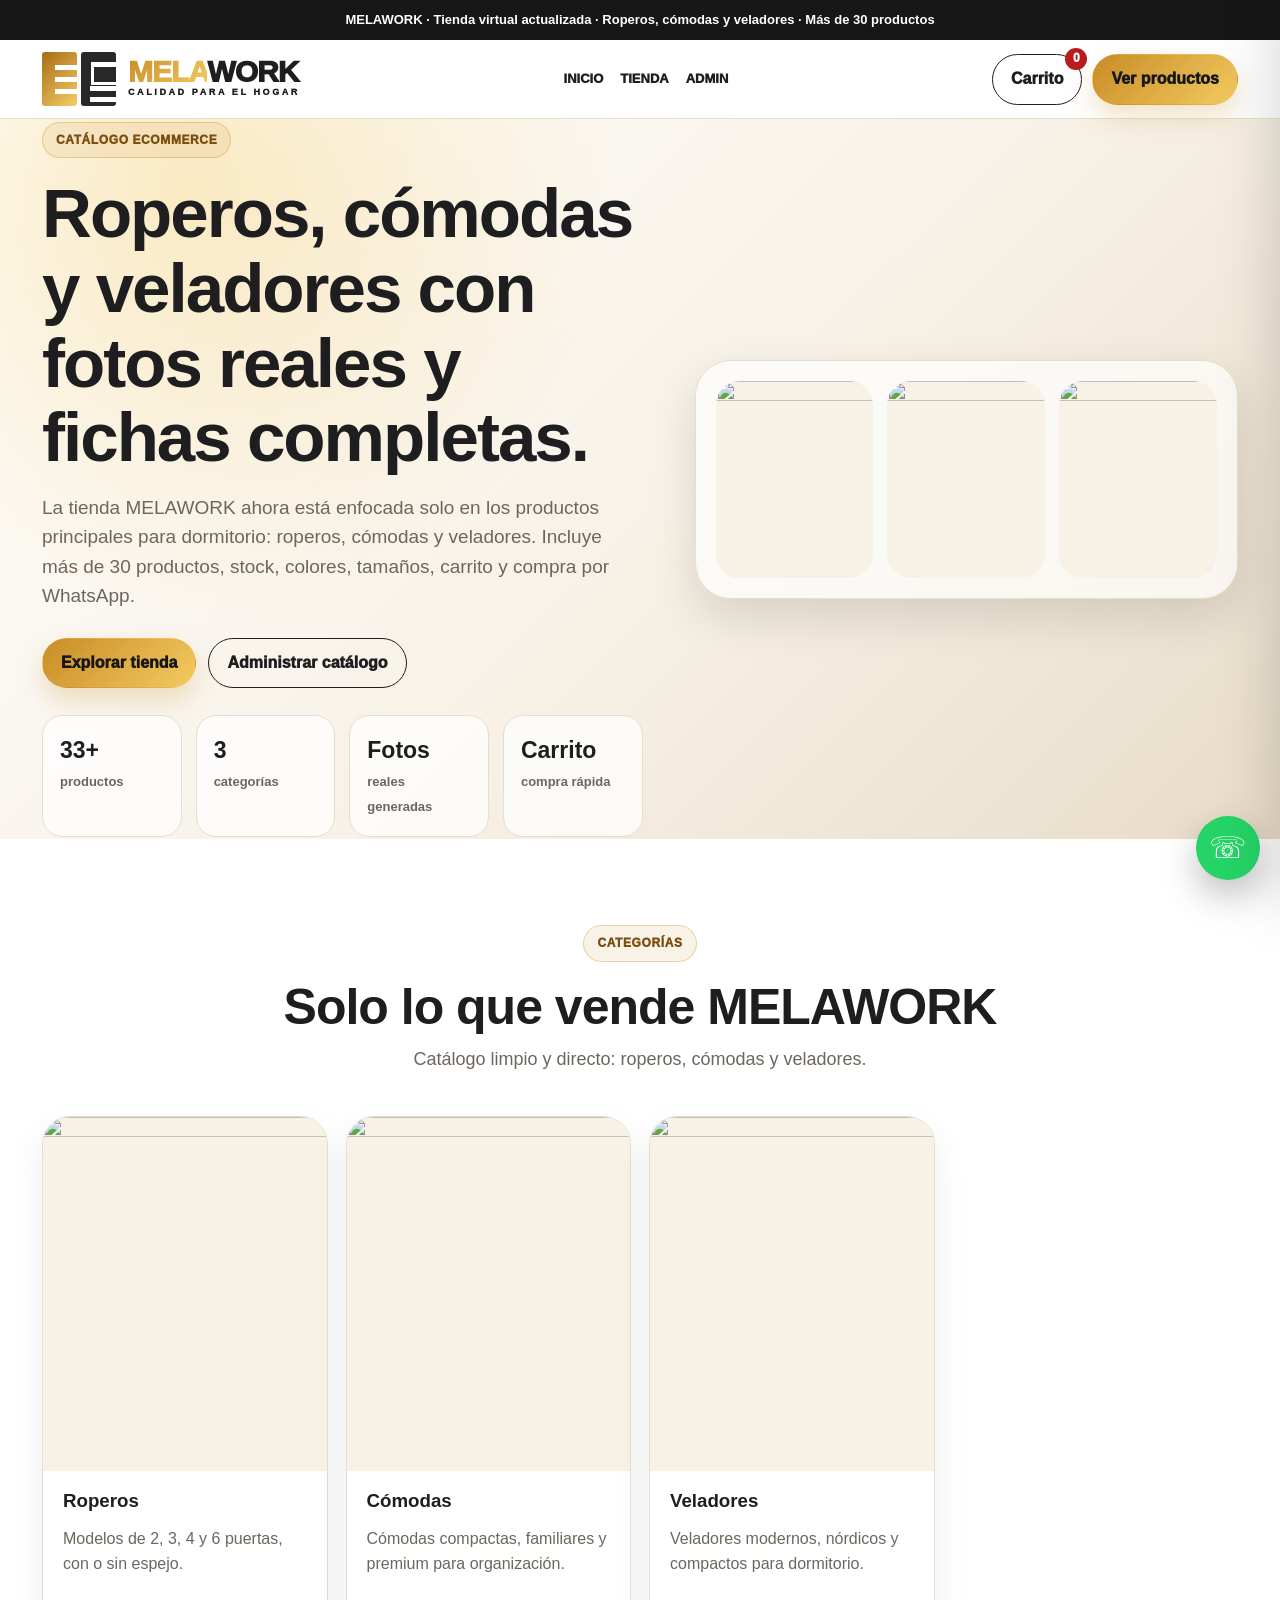
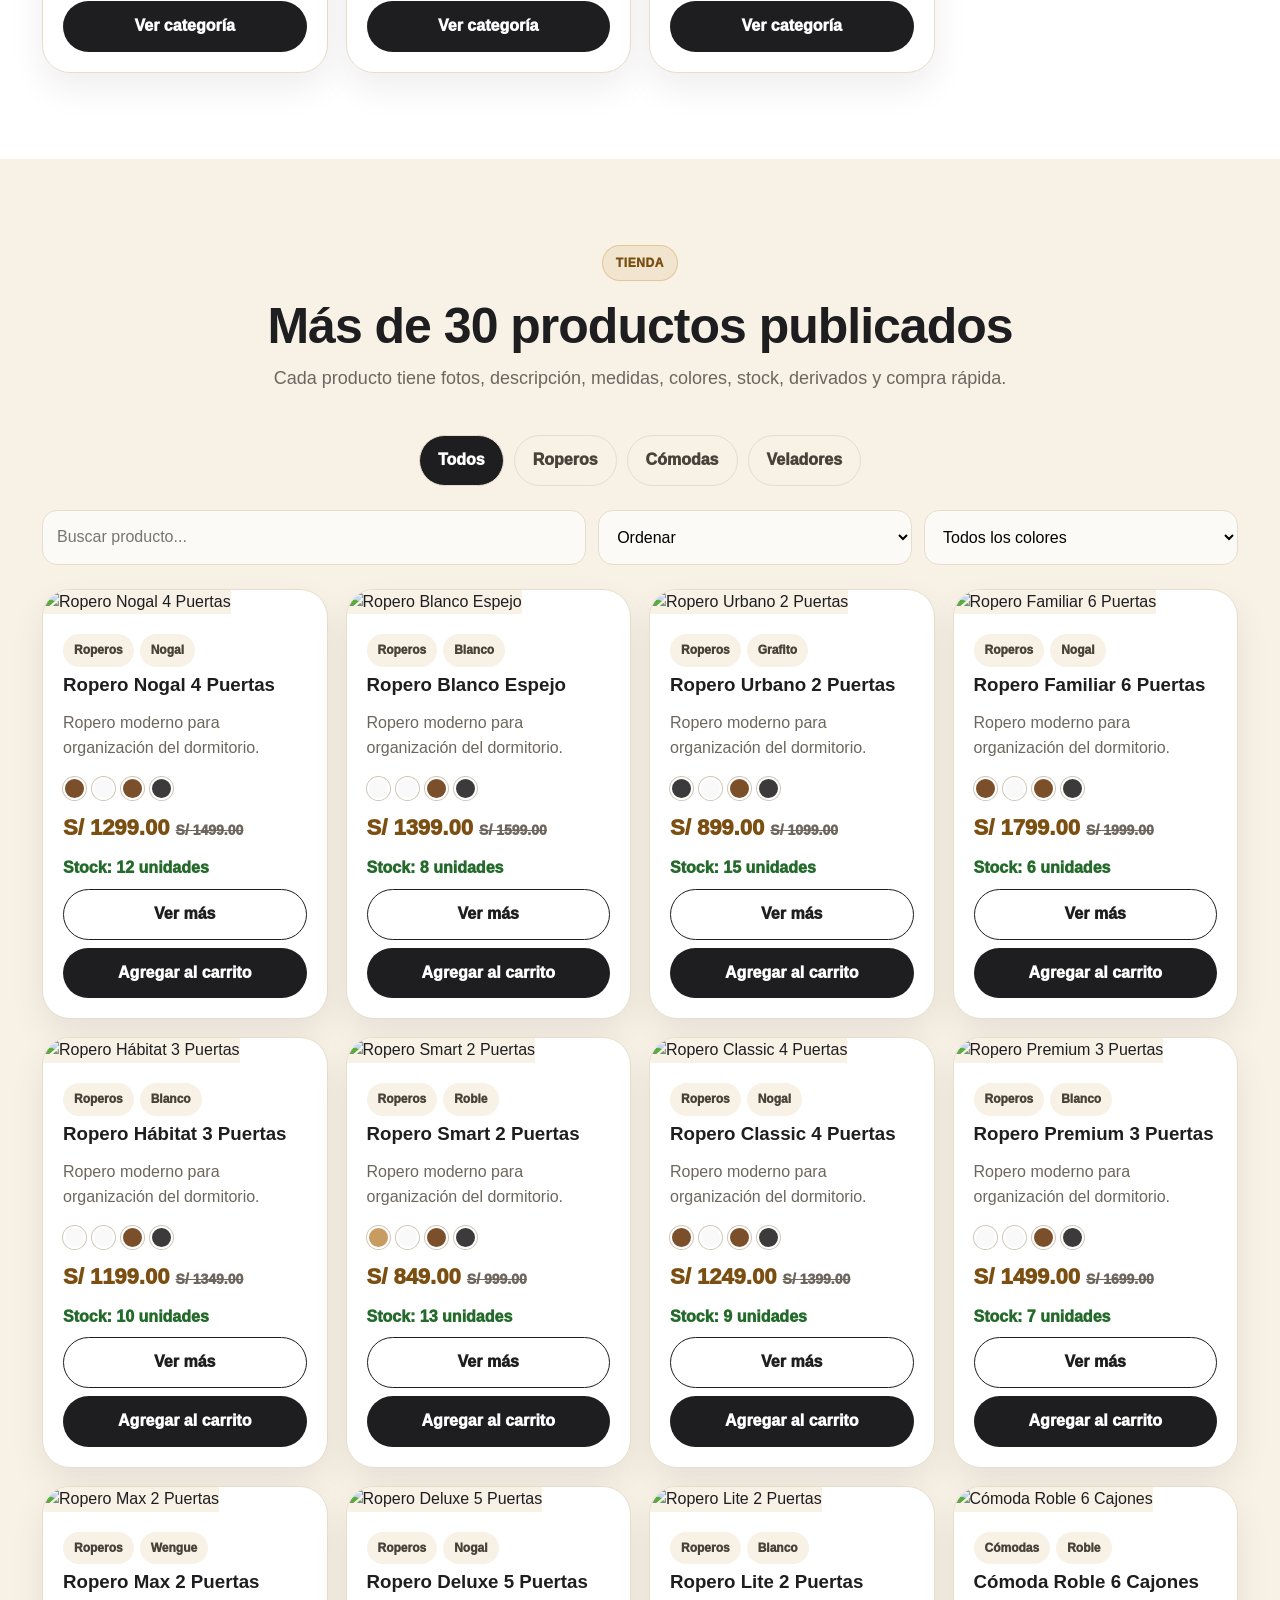
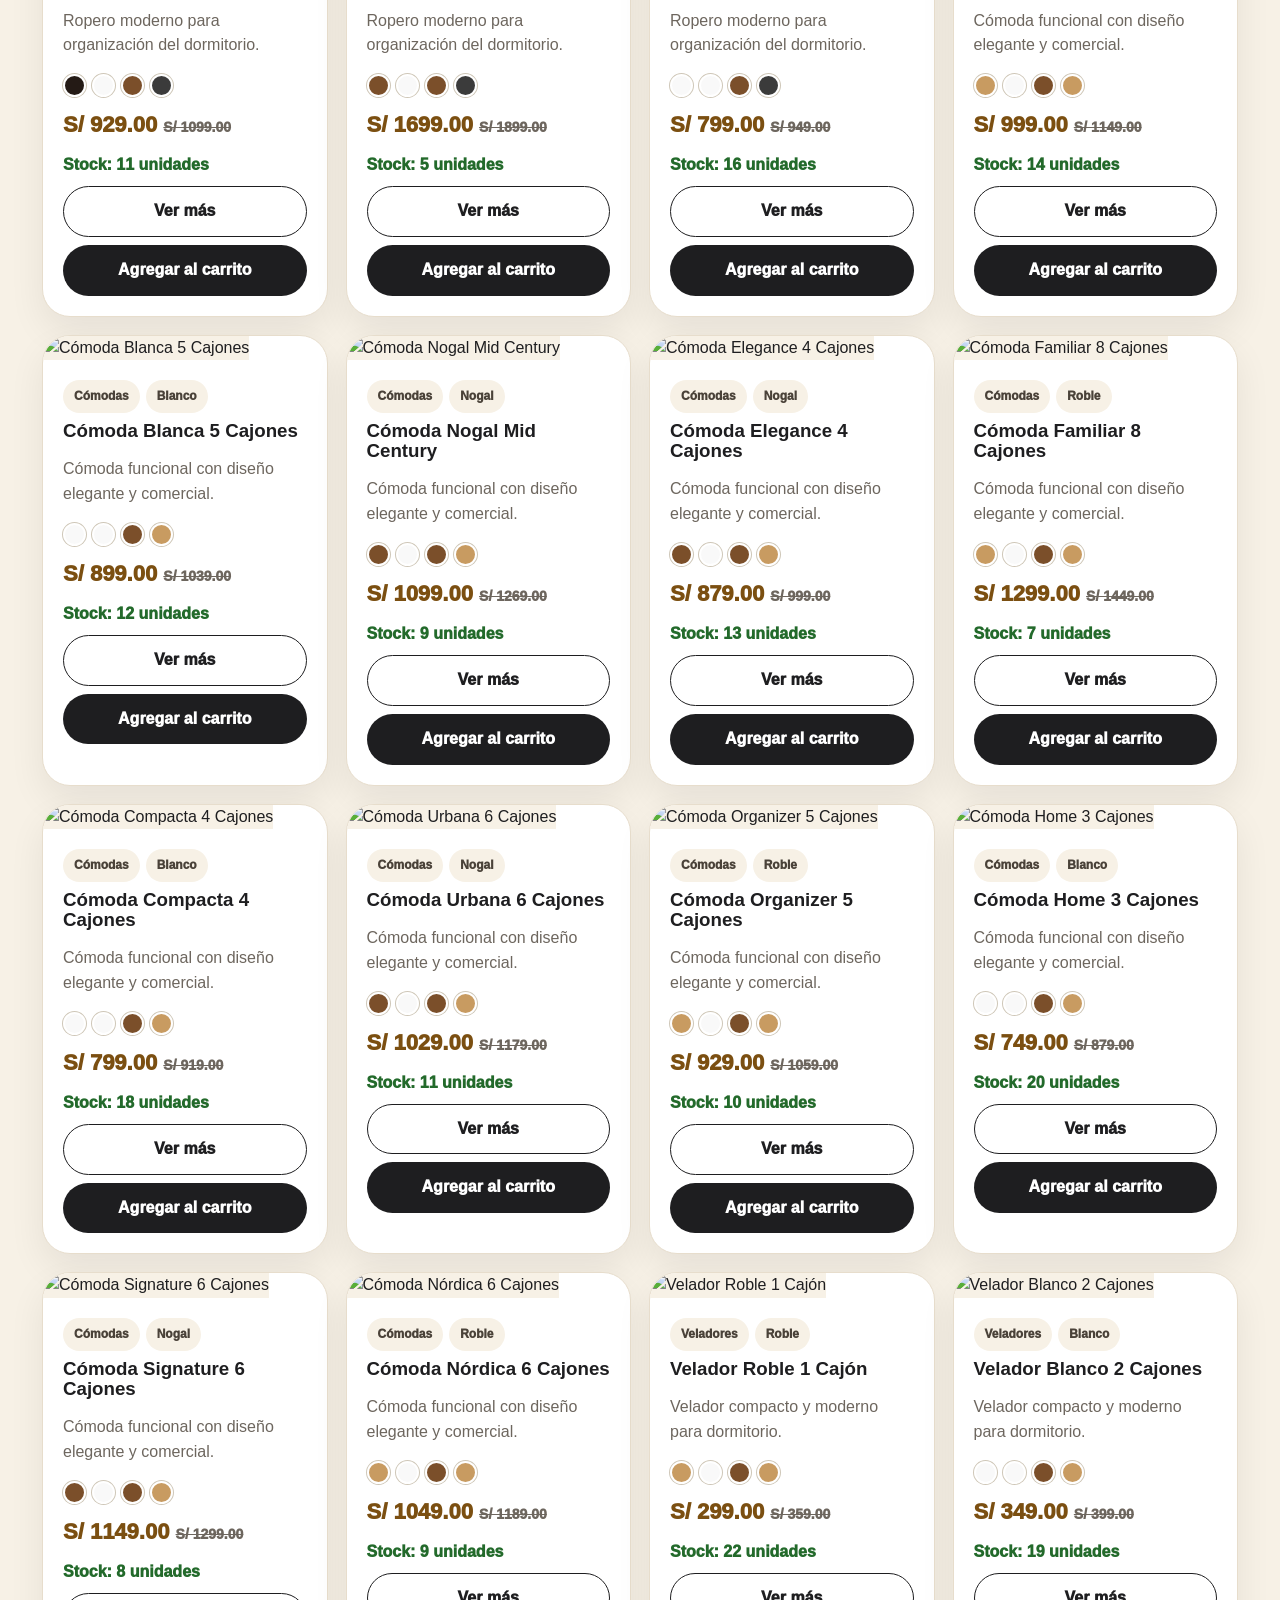
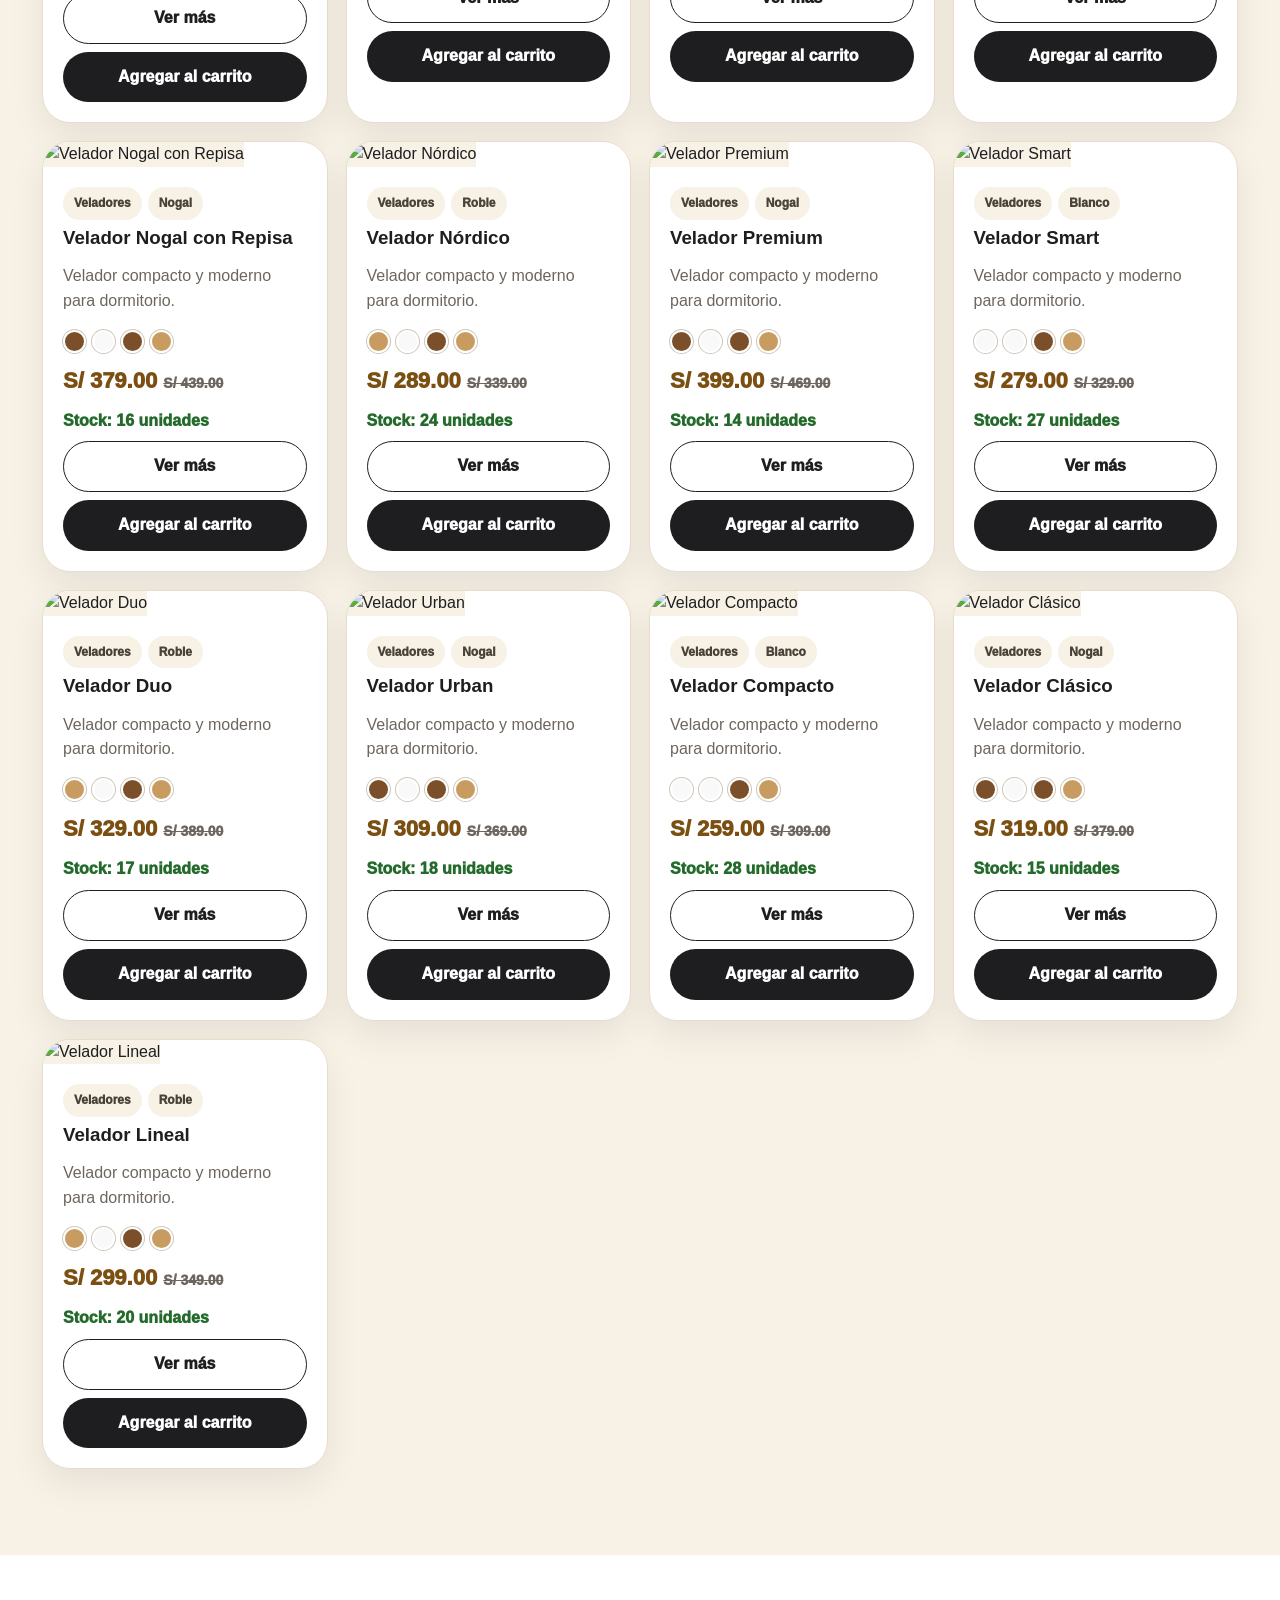
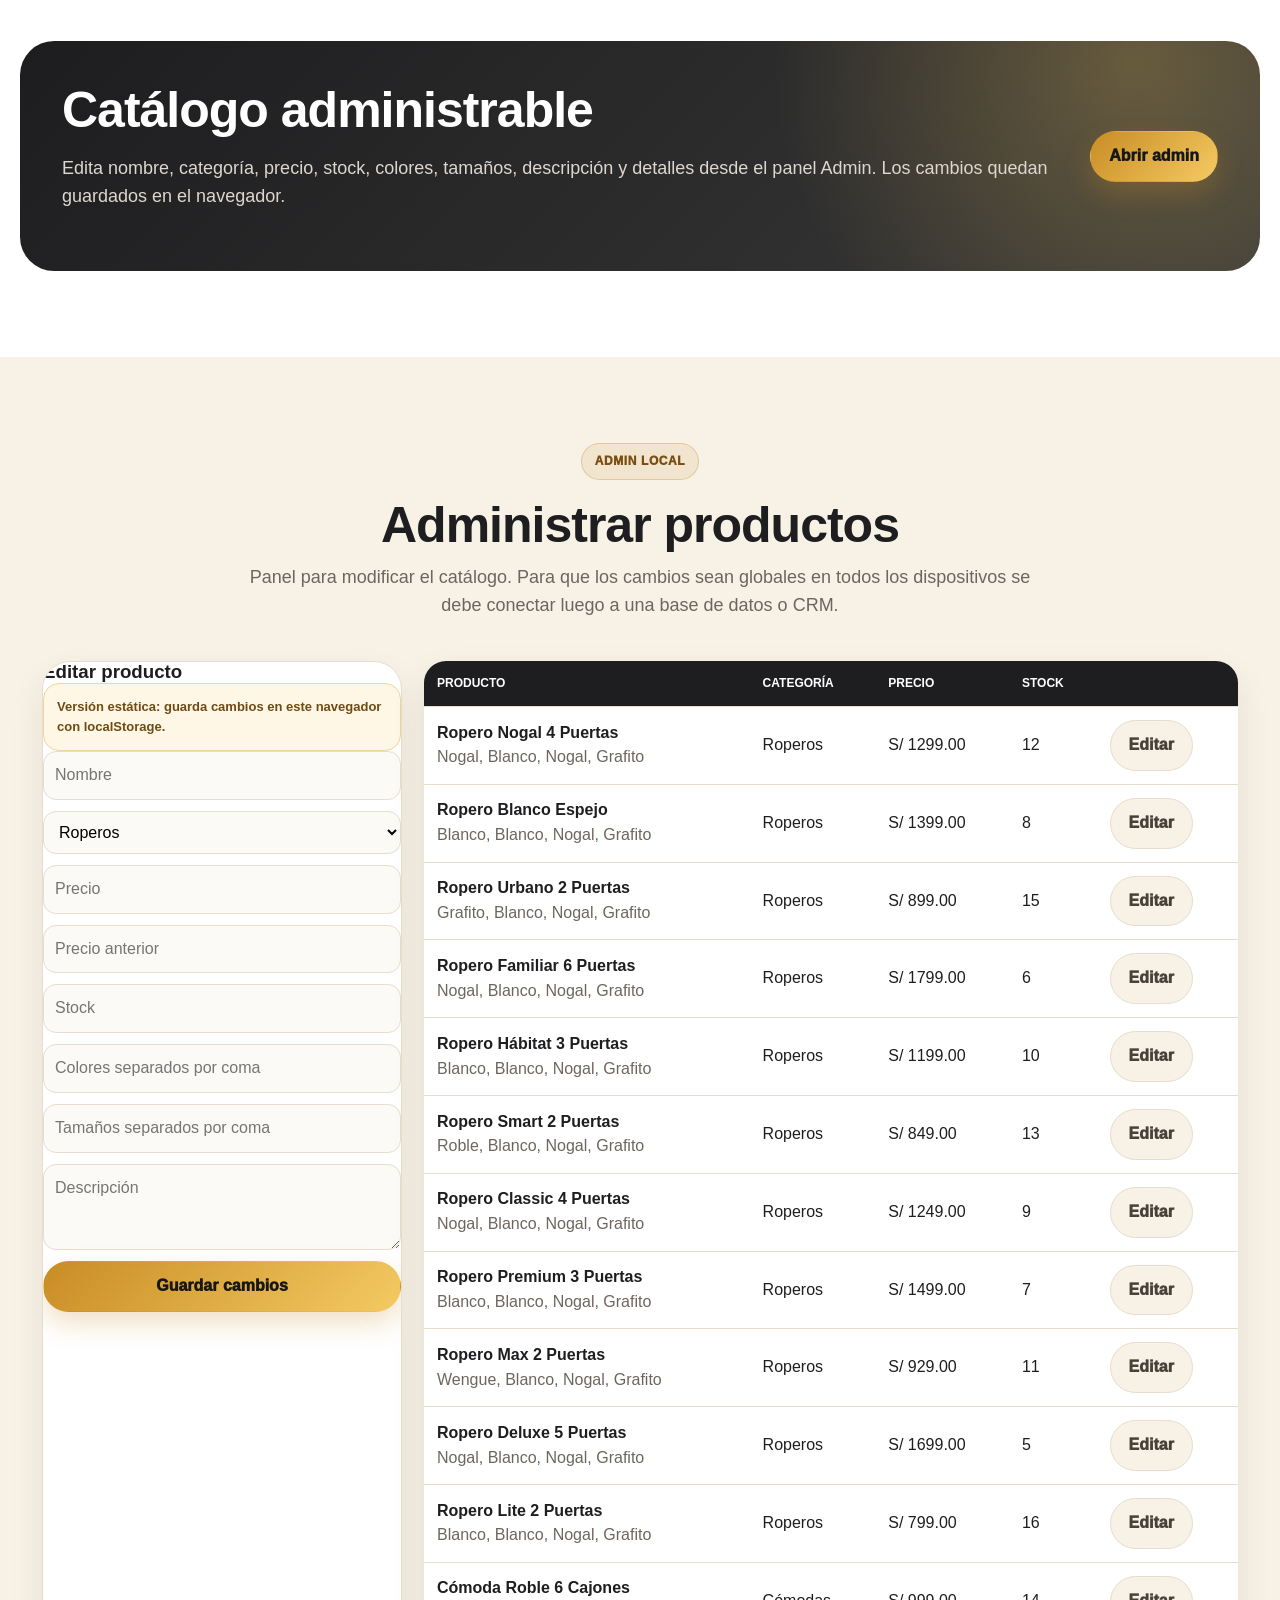
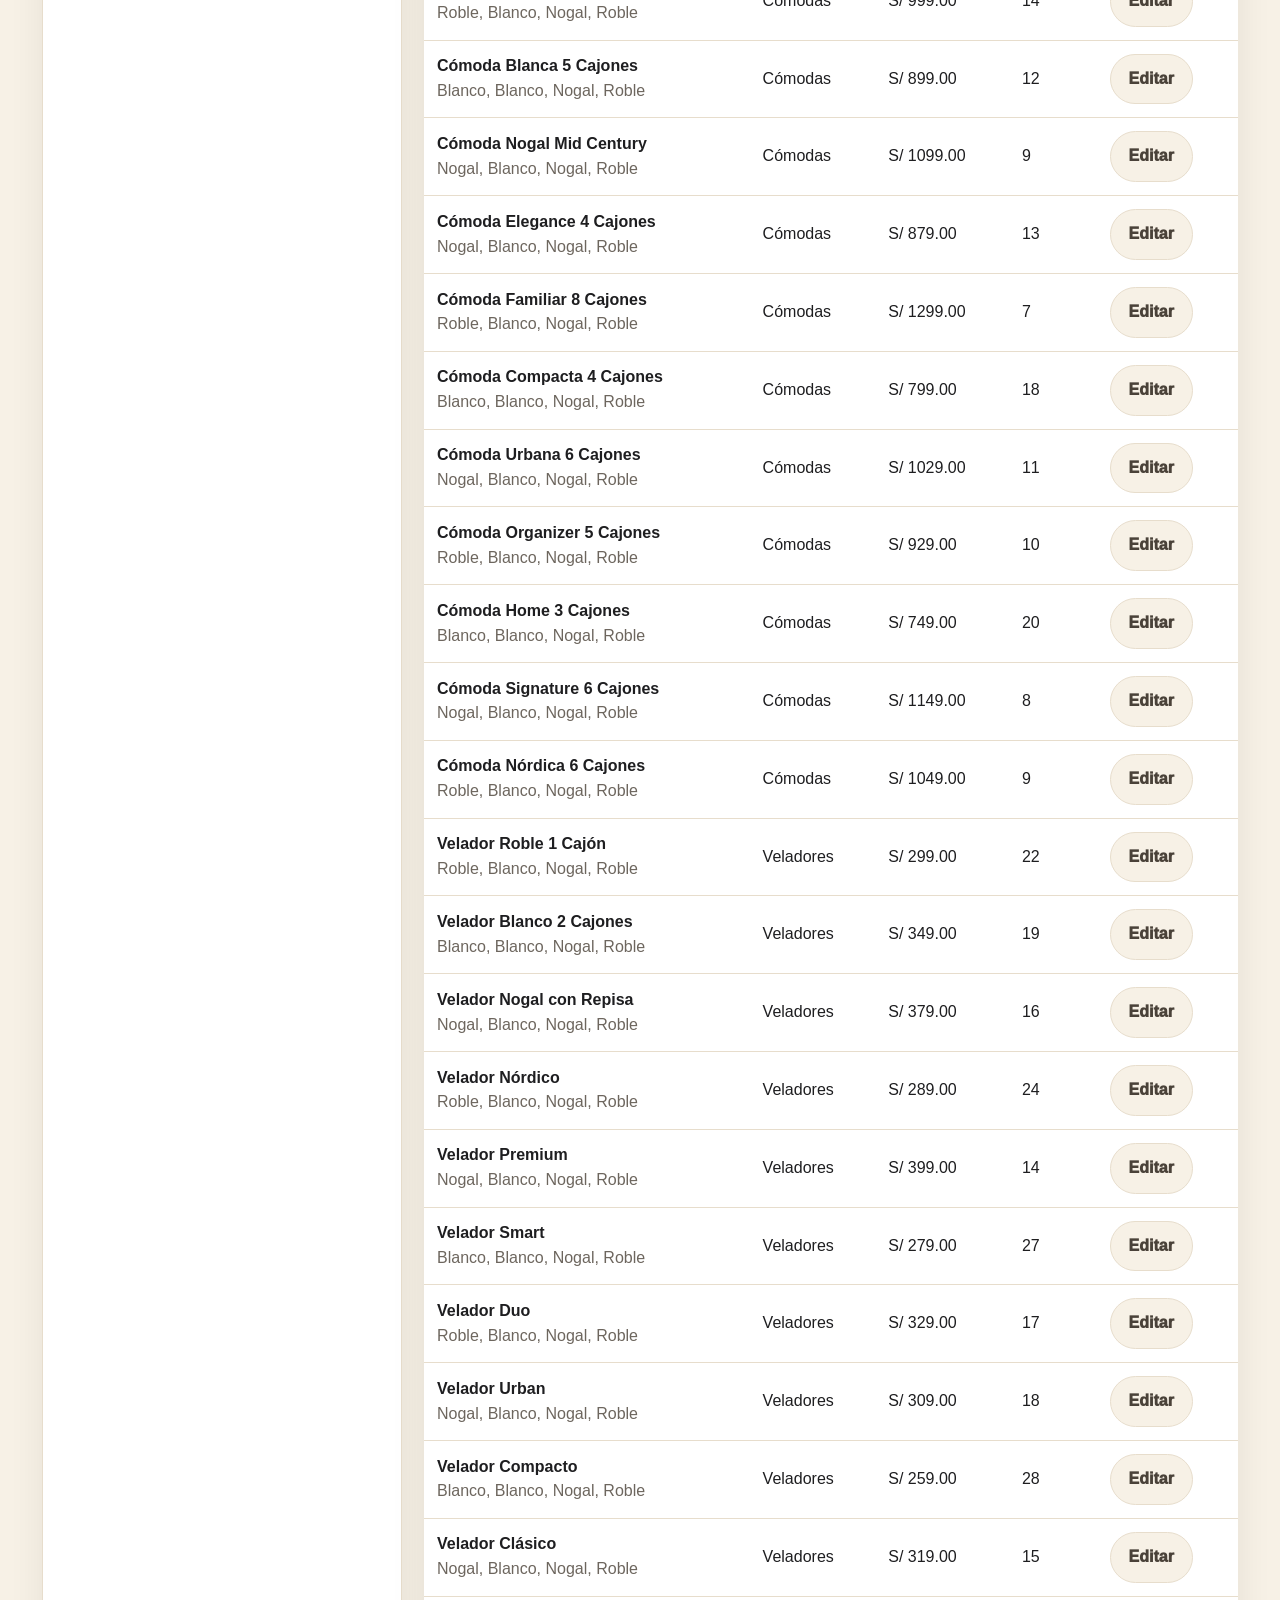
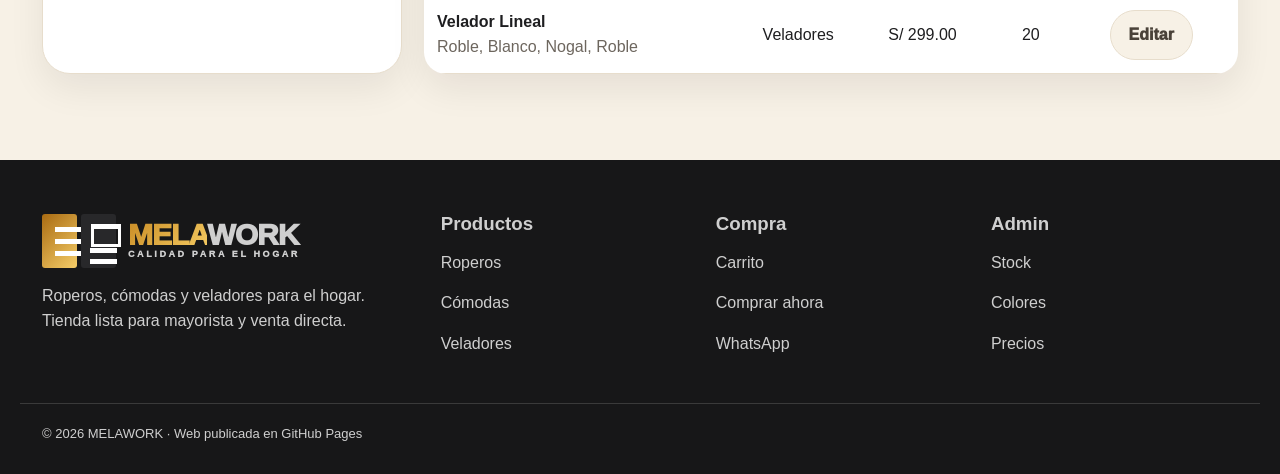
==== commit 1fdbada1: "Actualizar tienda MELAWORK 30 productos con fotos reales" ====
--- a/index.html
+++ b/index.html
@@ -3,67 +3,84 @@
 <head>
 <meta charset="utf-8">
 <meta name="viewport" content="width=device-width,initial-scale=1">
-<title>MELAWORK | Tienda virtual administrable</title>
-<meta name="description" content="MELAWORK fabrica, importa y distribuye roperos, veladores y reposteros. Tienda virtual con carrito, stock, colores, tamaños, fotos, videos y cotización por WhatsApp.">
+<title>MELAWORK | Roperos, cómodas y veladores</title>
+<meta name="description" content="Tienda virtual MELAWORK con más de 30 roperos, cómodas y veladores. Fotos reales, stock, carrito y panel administrable.">
 <style>
-:root{--gold:#c98c25;--gold2:#f3c85d;--ink:#1e1e20;--muted:#6d665e;--soft:#f7f1e6;--soft2:#fbf8f2;--line:#e7ddcc;--green:#25d366;--red:#b91c1c;--shadow:0 18px 46px rgba(20,18,14,.13)}*{box-sizing:border-box}html{scroll-behavior:smooth}body{margin:0;font-family:Inter,Arial,sans-serif;color:var(--ink);background:white;line-height:1.55}a{text-decoration:none;color:inherit}button,input,textarea,select{font:inherit}.container{max-width:1200px;margin:auto;padding:0 22px}.top{background:#171718;color:white;text-align:center;padding:10px;font-size:13px;font-weight:850}.header{position:sticky;top:0;z-index:50;background:rgba(255,255,255,.94);backdrop-filter:blur(14px);border-bottom:1px solid var(--line)}nav{max-width:1200px;margin:auto;padding:12px 22px;display:flex;align-items:center;justify-content:space-between;gap:18px}.brand{display:flex;align-items:center;gap:12px}.mark{display:grid;grid-template-columns:1fr 1fr;width:74px;height:54px;gap:4px}.mark i,.mark b{display:block;position:relative;border-radius:3px}.mark i{background:linear-gradient(135deg,#a96b12,#f5cd68)}.mark b{background:#28282a}.mark i:before{content:"";position:absolute;left:13px;top:13px;width:29px;height:5px;background:white;box-shadow:0 12px 0 white,0 24px 0 white}.mark b:before{content:"";position:absolute;left:10px;top:10px;width:24px;height:15px;border:3px solid white;border-top-width:5px}.mark b:after{content:"";position:absolute;left:9px;top:34px;width:27px;height:5px;background:white;box-shadow:0 11px 0 white}.word{font-size:30px;line-height:.92;font-weight:950;letter-spacing:-1px}.word span{background:linear-gradient(135deg,var(--gold),var(--gold2));-webkit-background-clip:text;background-clip:text;color:transparent}.brand small{display:block;font-size:9px;font-weight:950;letter-spacing:2.6px;text-align:center}.menu{display:flex;gap:17px;font-size:13px;text-transform:uppercase;font-weight:950}.menu a:hover{color:var(--gold)}.actions{display:flex;align-items:center;gap:10px}.btn{display:inline-flex;align-items:center;justify-content:center;gap:8px;min-height:44px;padding:12px 18px;border-radius:999px;border:1px solid transparent;font-weight:950;cursor:pointer;text-align:center}.gold{background:linear-gradient(135deg,var(--gold),var(--gold2));color:#171718;box-shadow:0 12px 26px rgba(201,140,37,.25)}.dark{background:var(--ink);color:white}.outline{background:transparent;border-color:var(--ink);color:var(--ink)}.softbtn{background:var(--soft);border-color:var(--line);color:#4a4239}.danger{background:#fff1f2;color:#9f1239;border-color:#fecdd3}.cartbtn{position:relative}.cartbtn em{position:absolute;right:-6px;top:-7px;background:var(--red);color:white;width:22px;height:22px;border-radius:50%;font-size:12px;display:flex;align-items:center;justify-content:center;font-style:normal}.hero{min-height:720px;display:grid;align-items:center;background:radial-gradient(circle at 15% 9%,rgba(243,200,93,.35),transparent 34%),linear-gradient(135deg,#fff,#f7f1e6 55%,#e8dcc8);overflow:hidden}.hero-grid{display:grid;grid-template-columns:1.05fr .95fr;gap:52px;align-items:center}.kicker{display:inline-flex;margin-bottom:18px;padding:8px 13px;border-radius:999px;border:1px solid rgba(201,140,37,.35);background:rgba(201,140,37,.11);color:#7b4f11;font-size:12px;font-weight:950;text-transform:uppercase;letter-spacing:.6px}h1,h2,h3{margin:0;line-height:1.08}h1{font-size:clamp(39px,5.4vw,72px);letter-spacing:-2px;margin-bottom:18px}h2{font-size:clamp(30px,4vw,50px);letter-spacing:-1px;margin-bottom:12px}.goldtext{background:linear-gradient(135deg,var(--gold),#8d5a10);-webkit-background-clip:text;background-clip:text;color:transparent}.lead{font-size:19px;color:var(--muted);margin:0 0 27px}.hero-actions{display:flex;gap:12px;flex-wrap:wrap;margin:27px 0}.stats{display:grid;grid-template-columns:repeat(3,1fr);gap:14px}.stat{background:rgba(255,255,255,.75);border:1px solid var(--line);border-radius:20px;padding:17px}.stat strong{display:block;font-size:23px}.stat span{font-size:13px;font-weight:850;color:var(--muted)}.hero-card{background:rgba(255,255,255,.7);border:1px solid var(--line);border-radius:36px;padding:24px;box-shadow:var(--shadow)}.room{height:370px;border-radius:30px;background:linear-gradient(135deg,#fff,#f3eadc);border:1px solid var(--line);position:relative;overflow:hidden}.room:before{content:"";position:absolute;inset:auto 0 0;height:100px;background:#dfc9a5}.furn{position:absolute;bottom:62px;border-radius:17px;background:linear-gradient(135deg,#2a2a2b,#8a571c 40%,#c98c25 68%,#f3c85d);box-shadow:0 24px 38px rgba(0,0,0,.2)}.furn.ropero{left:7%;width:28%;height:235px}.furn.ropero:after{content:"";position:absolute;left:50%;top:12px;bottom:12px;border-left:3px solid #ffffff70}.furn.velador{left:41%;width:19%;height:120px}.furn.repostero{right:6%;width:33%;height:195px}.section{padding:86px 0}.soft{background:var(--soft)}.darksec{background:var(--ink);color:white}.head{text-align:center;max-width:820px;margin:0 auto 42px}.head p{font-size:18px;color:var(--muted);margin:0}.darksec .head p,.darksec p{color:#d8d3ca}.grid{display:grid;grid-template-columns:repeat(3,1fr);gap:23px}.grid4{display:grid;grid-template-columns:repeat(4,1fr);gap:18px}.card,.product,.panel{background:white;border:1px solid var(--line);border-radius:28px;box-shadow:0 15px 36px rgba(20,18,14,.07);overflow:hidden}.panel{padding:28px}.pbody{padding:24px}.tag{display:inline-flex;margin:0 6px 8px 0;padding:7px 11px;border-radius:999px;background:var(--soft);font-size:12px;font-weight:950;color:#4a4239}.muted{color:var(--muted)}.price{font-size:22px;font-weight:950;color:#7b4f11;margin:11px 0}.stock{font-weight:950}.stock.low{color:#b45309}.stock.out{color:#b91c1c}.media{height:230px;background:linear-gradient(135deg,#fff,#f4eadc);display:flex;align-items:end;justify-content:center;padding:30px;position:relative}.media:before{content:"";display:block;border-radius:16px;background:linear-gradient(135deg,#222,#be832b 62%,#f3c85d);box-shadow:0 22px 32px rgba(0,0,0,.2)}.media.ropero:before{width:130px;height:172px}.media.velador:before{width:155px;height:105px}.media.repostero:before{width:190px;height:130px}.media span{position:absolute;top:18px;left:18px;color:#8a5a14;font-weight:950;font-size:12px;text-transform:uppercase}.filters{display:flex;gap:10px;flex-wrap:wrap;justify-content:center;margin:0 0 28px}.filter.active{background:var(--ink);color:white}.product .btn{width:100%;margin-top:9px}.swatches{display:flex;gap:7px;flex-wrap:wrap;margin:13px 0}.swatch{width:26px;height:26px;border-radius:50%;border:2px solid white;box-shadow:0 0 0 1px #cfc7b8;cursor:pointer}.swatch.active{box-shadow:0 0 0 3px var(--gold)}.sizes{display:flex;gap:8px;flex-wrap:wrap;margin:12px 0}.size{border:1px solid var(--line);background:#fff;border-radius:999px;padding:7px 11px;font-size:13px;font-weight:850;cursor:pointer}.size.active{background:var(--ink);color:white;border-color:var(--ink)}.detail{display:none}.detail.active{display:block}.detail-grid{display:grid;grid-template-columns:1fr .9fr;gap:38px}.main-photo{height:430px;border-radius:28px;border:1px solid var(--line);background:linear-gradient(135deg,#fff,#ead7bd);position:relative;overflow:hidden;display:flex;align-items:end;justify-content:center;padding:45px}.main-photo:before{content:"";display:block;border-radius:18px;background:linear-gradient(135deg,#202020,#8f5a1a 45%,#c98c25 70%,#f3c85d);box-shadow:0 28px 45px rgba(0,0,0,.25)}.main-photo.ropero:before{width:190px;height:280px}.main-photo.velador:before{width:220px;height:150px}.main-photo.repostero:before{width:300px;height:210px}.main-photo .photo-label{position:absolute;left:22px;top:20px;font-weight:950;color:#7b4f11}.thumbs{display:grid;grid-template-columns:repeat(5,1fr);gap:10px;margin-top:12px}.thumb{height:76px;border-radius:14px;border:1px solid var(--line);background:linear-gradient(135deg,#fff,#ecdcc5);display:flex;align-items:center;justify-content:center;font-size:12px;font-weight:950;color:#8a5a14;cursor:pointer}.thumb.active{border:3px solid var(--gold)}.videos{display:grid;grid-template-columns:repeat(3,1fr);gap:12px;margin-top:14px}.video{height:110px;border-radius:18px;background:linear-gradient(135deg,#171718,#3a2a1d);color:white;display:flex;align-items:center;justify-content:center;text-align:center;font-weight:950;position:relative}.video:before{content:"▶";width:42px;height:42px;border-radius:50%;background:var(--gold);color:#171718;display:flex;align-items:center;justify-content:center;margin-right:8px}.detail-card{background:white;border:1px solid var(--line);border-radius:28px;padding:28px;box-shadow:var(--shadow)}.qty{display:flex;align-items:center;gap:8px;margin:15px 0}.qty button{width:38px;height:38px;border-radius:12px;border:1px solid var(--line);background:white;font-weight:950}.qty input{width:70px;text-align:center;border:1px solid var(--line);border-radius:12px;padding:9px}.specs{display:grid;grid-template-columns:repeat(2,1fr);gap:10px;margin-top:18px}.spec{background:var(--soft2);border:1px solid var(--line);border-radius:16px;padding:13px;font-size:14px}.related{margin-top:30px}.cart-drawer,.admin-drawer{position:fixed;top:0;right:-440px;width:420px;max-width:94vw;height:100dvh;background:white;z-index:100;border-left:1px solid var(--line);box-shadow:-20px 0 60px rgba(0,0,0,.18);transition:.24s;display:flex;flex-direction:column}.cart-drawer.open,.admin-drawer.open{right:0}.drawer-head{padding:20px;border-bottom:1px solid var(--line);display:flex;align-items:center;justify-content:space-between}.drawer-body{padding:20px;overflow:auto;flex:1}.drawer-foot{padding:20px;border-top:1px solid var(--line)}.cart-item{display:grid;grid-template-columns:64px 1fr auto;gap:12px;align-items:center;border-bottom:1px solid var(--line);padding:14px 0}.mini{width:64px;height:54px;border-radius:12px;background:linear-gradient(135deg,#fff,#e9d3b7);border:1px solid var(--line)}.cart-item h4{margin:0;font-size:15px}.cart-item small{color:var(--muted)}.cart-item button{border:0;background:#fff1f2;color:#9f1239;border-radius:999px;padding:6px 9px;font-weight:950}.admin-drawer{width:620px;right:-640px}.admin-form{display:grid;gap:12px}.admin-form label{font-size:13px;font-weight:950;color:#4a4239}.admin-form input,.admin-form textarea,.admin-form select{width:100%;border:1px solid var(--line);border-radius:13px;padding:11px;background:#fcfaf6}.admin-form textarea{min-height:82px}.admin-grid{display:grid;grid-template-columns:1fr 1fr;gap:12px}.admin-note{background:#fff7e6;border:1px solid #efd49f;border-radius:16px;padding:13px;color:#6e4b14;font-weight:850;font-size:13px}.wa{position:fixed;right:20px;bottom:20px;z-index:60;width:64px;height:64px;border-radius:50%;display:flex;align-items:center;justify-content:center;background:var(--green);color:#fff;font-size:30px;box-shadow:0 16px 36px rgba(0,0,0,.25)}footer{background:#171718;color:#cfcfcf;padding:54px 0 30px}.footergrid{display:grid;grid-template-columns:1.2fr repeat(3,.8fr);gap:28px}footer .brand{background:#fff;border-radius:16px;padding:8px;width:max-content;margin-bottom:14px}footer h3{color:#fff}footer a{display:block;margin:9px 0;color:#cfcfcf}.bottom{border-top:1px solid rgba(255,255,255,.15);margin-top:30px;padding-top:20px;font-size:13px}@media(max-width:980px){.menu{display:none}.hero-grid,.detail-grid{grid-template-columns:1fr}.grid{grid-template-columns:repeat(2,1fr)}.grid4,.footergrid{grid-template-columns:1fr 1fr}.detail-card{order:-1}}@media(max-width:650px){.top{font-size:12px}.brand .word{font-size:23px}.mark{width:58px;height:43px}.hero{min-height:auto;padding:48px 0}.hero-actions,.actions{flex-direction:column}.btn{width:100%}.stats,.grid,.grid4,.specs,.footergrid,.admin-grid{grid-template-columns:1fr}.section{padding:62px 0}.thumbs{grid-template-columns:repeat(3,1fr)}.videos{grid-template-columns:1fr}.main-photo{height:310px}.cart-drawer,.admin-drawer{width:100%;right:-100%}}
+:root{--gold:#c98c25;--gold2:#f4ca62;--ink:#1e1e20;--muted:#6d665e;--soft:#f7f1e6;--line:#e7ddcc;--green:#25d366;--red:#b91c1c;--shadow:0 18px 46px rgba(20,18,14,.13)}
+*{box-sizing:border-box}html{scroll-behavior:smooth}body{margin:0;font-family:Inter,Arial,sans-serif;color:var(--ink);background:#fff;line-height:1.55}a{text-decoration:none;color:inherit}button,input,select,textarea{font:inherit}.container{max-width:1240px;margin:auto;padding:0 22px}
+.top{background:#171718;color:#fff;text-align:center;padding:10px;font-size:13px;font-weight:850}.header{position:sticky;top:0;z-index:50;background:rgba(255,255,255,.94);backdrop-filter:blur(14px);border-bottom:1px solid var(--line)}nav{max-width:1240px;margin:auto;padding:12px 22px;display:flex;align-items:center;justify-content:space-between;gap:18px}.brand{display:flex;align-items:center;gap:12px}.logoMark{display:grid;grid-template-columns:1fr 1fr;width:74px;height:54px;gap:4px}.logoMark i,.logoMark b{display:block;position:relative;border-radius:3px}.logoMark i{background:linear-gradient(135deg,#a96b12,#f5cd68)}.logoMark b{background:#28282a}.logoMark i:before{content:"";position:absolute;left:13px;top:13px;width:29px;height:5px;background:white;box-shadow:0 12px 0 white,0 24px 0 white}.logoMark b:before{content:"";position:absolute;left:10px;top:10px;width:24px;height:15px;border:3px solid white;border-top-width:5px}.logoMark b:after{content:"";position:absolute;left:9px;top:34px;width:27px;height:5px;background:white;box-shadow:0 11px 0 white}.word{font-size:30px;line-height:.92;font-weight:950;letter-spacing:-1px}.word span{background:linear-gradient(135deg,var(--gold),var(--gold2));-webkit-background-clip:text;background-clip:text;color:transparent}.brand small{display:block;font-size:9px;font-weight:950;letter-spacing:2.6px;text-align:center}.menu{display:flex;gap:17px;font-size:13px;text-transform:uppercase;font-weight:950}.menu a:hover{color:var(--gold)}.navActions{display:flex;align-items:center;gap:10px}.btn{display:inline-flex;align-items:center;justify-content:center;gap:8px;min-height:44px;padding:12px 18px;border-radius:999px;border:1px solid transparent;font-weight:950;cursor:pointer;text-align:center;transition:.18s}.btn:hover{transform:translateY(-2px)}.gold{background:linear-gradient(135deg,var(--gold),var(--gold2));color:#171718;box-shadow:0 12px 26px rgba(201,140,37,.25)}.dark{background:var(--ink);color:#fff}.outline{background:transparent;border-color:var(--ink);color:var(--ink)}.softbtn{background:var(--soft);border-color:var(--line);color:#4a4239}.cartbtn{position:relative}.cartbtn em{position:absolute;right:-6px;top:-7px;background:var(--red);color:white;width:22px;height:22px;border-radius:50%;font-size:12px;display:flex;align-items:center;justify-content:center;font-style:normal}
+.hero{min-height:720px;display:grid;align-items:center;background:radial-gradient(circle at 15% 9%,rgba(243,200,93,.35),transparent 34%),linear-gradient(135deg,#fff,#f7f1e6 55%,#e8dcc8);overflow:hidden}.heroGrid{display:grid;grid-template-columns:1.05fr .95fr;gap:52px;align-items:center}.kicker{display:inline-flex;margin-bottom:18px;padding:8px 13px;border-radius:999px;border:1px solid rgba(201,140,37,.35);background:rgba(201,140,37,.11);color:#7b4f11;font-size:12px;font-weight:950;text-transform:uppercase;letter-spacing:.6px}h1,h2,h3,h4{margin:0;line-height:1.08}h1{font-size:clamp(39px,5.4vw,72px);letter-spacing:-2px;margin-bottom:18px}h2{font-size:clamp(30px,4vw,50px);letter-spacing:-1px;margin-bottom:12px}.goldtext{background:linear-gradient(135deg,var(--gold),#8d5a10);-webkit-background-clip:text;background-clip:text;color:transparent}.lead{font-size:19px;color:var(--muted);margin:0 0 27px}.heroActions{display:flex;gap:12px;flex-wrap:wrap;margin:27px 0}.stats{display:grid;grid-template-columns:repeat(4,1fr);gap:14px}.stat{background:rgba(255,255,255,.75);border:1px solid var(--line);border-radius:20px;padding:17px}.stat strong{display:block;font-size:23px}.stat span{font-size:13px;font-weight:850;color:var(--muted)}.heroCard{background:rgba(255,255,255,.7);border:1px solid var(--line);border-radius:36px;padding:20px;box-shadow:var(--shadow)}.heroPhotos{display:grid;grid-template-columns:repeat(3,1fr);gap:14px}.heroPhotos img{width:100%;aspect-ratio:4/5;object-fit:cover;border-radius:24px;background:var(--soft)}
+.section{padding:86px 0}.soft{background:var(--soft)}.head{text-align:center;max-width:820px;margin:0 auto 42px}.head p{font-size:18px;color:var(--muted);margin:0}.filters{display:flex;gap:10px;flex-wrap:wrap;justify-content:center;margin:0 0 24px}.filter.active{background:var(--ink);color:white}.toolbar{display:grid;grid-template-columns:1.3fr .75fr .75fr;gap:12px;margin-bottom:24px}.toolbar input,.toolbar select{border:1px solid var(--line);border-radius:15px;background:#fcfaf6;padding:14px}.grid{display:grid;grid-template-columns:repeat(4,1fr);gap:18px}.card,.panel{background:#fff;border:1px solid var(--line);border-radius:28px;box-shadow:0 15px 36px rgba(20,18,14,.07);overflow:hidden}.pbody{padding:20px}.pimg{width:100%;aspect-ratio:4/5;object-fit:cover;background:var(--soft);cursor:pointer}.tag{display:inline-flex;margin:0 6px 8px 0;padding:7px 11px;border-radius:999px;background:var(--soft);font-size:12px;font-weight:950;color:#4a4239}.muted{color:var(--muted)}.price{font-size:22px;font-weight:950;color:#7b4f11;margin:11px 0}.stock{font-weight:950;color:#236a2b}.pbody .btn{width:100%;margin-top:8px}.swatches{display:flex;gap:6px;flex-wrap:wrap;margin:10px 0}.swatch{width:23px;height:23px;border-radius:50%;border:2px solid #fff;box-shadow:0 0 0 1px #cfc7b8}.banner{border-radius:34px;padding:42px;background:radial-gradient(circle at 90% 10%,rgba(243,200,93,.28),transparent 32%),linear-gradient(135deg,#1d1d1f,#383838);color:white;display:grid;grid-template-columns:1fr auto;gap:20px;align-items:center}.banner p{color:#ddd7cf;font-size:18px}
+.modal{position:fixed;inset:0;background:rgba(0,0,0,.55);z-index:90;display:none;align-items:center;justify-content:center;padding:22px}.modal.open{display:flex}.modalBox{background:#fff;border-radius:30px;max-width:1120px;width:100%;max-height:92vh;overflow:auto;box-shadow:0 30px 90px rgba(0,0,0,.3)}.modalHead{display:flex;justify-content:space-between;align-items:center;padding:18px 22px;border-bottom:1px solid var(--line)}.detailGrid{display:grid;grid-template-columns:1fr .9fr;gap:30px;padding:22px}.mainPhoto{width:100%;aspect-ratio:4/5;object-fit:cover;border-radius:24px;background:var(--soft)}.thumbs{display:grid;grid-template-columns:repeat(3,1fr);gap:10px;margin-top:12px}.thumbs img{width:100%;aspect-ratio:4/5;object-fit:cover;border-radius:15px;border:2px solid transparent;cursor:pointer}.thumbs img.active{border-color:var(--gold)}.detailCard{padding:8px}.selectors{display:grid;grid-template-columns:1fr 1fr;gap:12px;margin:15px 0}.selectors select,.qty input{border:1px solid var(--line);border-radius:13px;padding:12px;background:#fcfaf6;width:100%}.qty{display:flex;gap:10px;align-items:center;margin:15px 0}.qty input{width:90px;text-align:center}.specs{display:grid;grid-template-columns:repeat(2,1fr);gap:10px;margin-top:18px}.spec{background:#fbf8f2;border:1px solid var(--line);border-radius:16px;padding:13px;font-size:14px}.videos{display:grid;grid-template-columns:repeat(3,1fr);gap:10px;margin:16px 0}.video{height:86px;border-radius:18px;background:linear-gradient(135deg,#171718,#4b301c);color:#fff;display:flex;align-items:center;justify-content:center;font-weight:950}.video:before{content:"▶";width:34px;height:34px;border-radius:50%;background:var(--gold);color:#171718;display:flex;align-items:center;justify-content:center;margin-right:8px}.relatedGrid{display:grid;grid-template-columns:repeat(4,1fr);gap:12px;margin-top:14px}
+.drawer{position:fixed;top:0;right:-440px;width:420px;max-width:94vw;height:100dvh;background:#fff;z-index:100;border-left:1px solid var(--line);box-shadow:-20px 0 60px rgba(0,0,0,.18);transition:.24s;display:flex;flex-direction:column}.drawer.open{right:0}.drawerHead{padding:20px;border-bottom:1px solid var(--line);display:flex;align-items:center;justify-content:space-between}.drawerBody{padding:20px;overflow:auto;flex:1}.drawerFoot{padding:20px;border-top:1px solid var(--line)}.cartItem{display:grid;grid-template-columns:64px 1fr auto;gap:12px;align-items:center;border-bottom:1px solid var(--line);padding:14px 0}.cartItem img{width:64px;height:64px;object-fit:cover;border-radius:12px}.cartItem h4{margin:0;font-size:15px}.cartItem small{color:var(--muted)}
+.admin{display:grid;grid-template-columns:360px 1fr;gap:22px}.adminForm{display:grid;gap:11px}.adminForm input,.adminForm textarea,.adminForm select{width:100%;border:1px solid var(--line);border-radius:13px;padding:11px;background:#fcfaf6}.adminForm textarea{min-height:86px}.adminTable{width:100%;border-collapse:collapse;background:#fff;border-radius:22px;overflow:hidden;box-shadow:0 14px 36px rgba(20,18,14,.08)}.adminTable th,.adminTable td{text-align:left;padding:13px;border-bottom:1px solid var(--line)}.adminTable th{background:var(--ink);color:#fff;font-size:12px;text-transform:uppercase}.note{background:#fff7e6;border:1px solid #efd49f;border-radius:16px;padding:13px;color:#6e4b14;font-weight:850;font-size:13px}
+.wa{position:fixed;right:20px;bottom:20px;z-index:60;width:64px;height:64px;border-radius:50%;display:flex;align-items:center;justify-content:center;background:var(--green);color:#fff;font-size:30px;box-shadow:0 16px 36px rgba(0,0,0,.25)}footer{background:#171718;color:#cfcfcf;padding:54px 0 30px}.footergrid{display:grid;grid-template-columns:1.2fr repeat(3,.8fr);gap:28px}.bottom{border-top:1px solid rgba(255,255,255,.15);margin-top:30px;padding-top:20px;font-size:13px}
+@media(max-width:1020px){.menu{display:none}.heroGrid,.detailGrid,.banner,.admin{grid-template-columns:1fr}.grid{grid-template-columns:repeat(2,1fr)}.relatedGrid,.footergrid{grid-template-columns:1fr 1fr}.toolbar{grid-template-columns:1fr}}
+@media(max-width:650px){.brand .word{font-size:23px}.logoMark{width:58px;height:43px}.hero{min-height:auto;padding:48px 0}.heroActions,.navActions{flex-direction:column;align-items:stretch}.btn{width:100%}.stats,.grid,.specs,.relatedGrid,.footergrid,.selectors,.videos{grid-template-columns:1fr}.section{padding:62px 0}.detailGrid{padding:14px}.drawer{width:100%;right:-100%}}
 </style>
 </head>
 <body>
-<div class="top">MELAWORK · Tienda virtual con productos, colores, tamaños, stock, carrito, fotos, videos y panel administrable</div>
-<header class="header"><nav><a href="#inicio" class="brand"><div class="mark"><i></i><b></b></div><div><div class="word"><span>MELA</span>WORK</div><small>CALIDAD PARA EL HOGAR</small></div></a><div class="menu"><a href="#tienda">Tienda</a><a href="#mayoristas">Mayoristas</a><a href="#admininfo">Administrable</a><a href="#pago">Yape/Plin</a></div><div class="actions"><button class="btn softbtn" onclick="openAdmin()">Admin</button><button class="btn dark cartbtn" onclick="openCart()">Carrito <em id="cartCount">0</em></button></div></nav></header>
-<main id="listView"><section class="hero" id="inicio"><div class="container hero-grid"><div><span class="kicker">Ecommerce escalable · Compra rápida · Mayoristas</span><h1>Muebles para el hogar con <span class="goldtext">catálogo administrable</span>, variantes y carrito de compra.</h1><p class="lead">Roperos, veladores y reposteros con fotos por producto, videos, stock, colores, tamaños, detalles técnicos, derivados, carrito, compra ahora y cotización directa por WhatsApp.</p><div class="hero-actions"><a class="btn gold" href="#tienda">Ver productos</a><button class="btn outline" onclick="openAdmin()">Administrar catálogo</button></div><div class="stats"><div class="stat"><strong>10 fotos</strong><span>por producto</span></div><div class="stat"><strong>Stock</strong><span>por variante</span></div><div class="stat"><strong>Carrito</strong><span>compra y WhatsApp</span></div></div></div><div class="hero-card"><div class="room"><div class="furn ropero"></div><div class="furn velador"></div><div class="furn repostero"></div></div></div></div></section>
-<section class="section" id="admininfo"><div class="container"><div class="head"><span class="kicker">Panel administrable</span><h2>Catálogo preparado para crecer</h2><p>Desde el botón Admin puedes editar productos, colores, tamaños, stock, precio, descripción, detalles, fotos, videos y derivados. En GitHub Pages se guarda en el navegador; para que sea administrable por varios usuarios se debe conectar luego con Supabase, Firebase, WordPress/WooCommerce o un backend propio.</p></div><div class="grid4"><div class="panel"><h3>Multimedia</h3><p>10 espacios de fotos extra por producto y bloque de videos referenciales o URLs reales.</p></div><div class="panel"><h3>Variantes</h3><p>Colores, gama de acabados, tamaños, derivados y productos relacionados.</p></div><div class="panel"><h3>Venta</h3><p>Stock, precio, carrito, comprar ahora y resumen automático para WhatsApp.</p></div><div class="panel"><h3>Responsive</h3><p>Diseñado para celular, tablet y computadora.</p></div></div></div></section>
-<section class="section soft" id="tienda"><div class="container"><div class="head"><span class="kicker">Tienda virtual</span><h2>Productos MELAWORK</h2><p>Haz clic en un producto para ver sus 10 fotos, videos, colores, tamaños, derivados y detalles completos.</p></div><div class="filters"><button class="btn softbtn filter active" data-cat="Todos" onclick="filterProducts('Todos',this)">Todos</button><button class="btn softbtn filter" data-cat="Roperos" onclick="filterProducts('Roperos',this)">Roperos</button><button class="btn softbtn filter" data-cat="Veladores" onclick="filterProducts('Veladores',this)">Veladores</button><button class="btn softbtn filter" data-cat="Reposteros" onclick="filterProducts('Reposteros',this)">Reposteros</button></div><div class="grid" id="productGrid"></div></div></section>
-<section class="section darksec" id="mayoristas"><div class="container"><div class="head"><span class="kicker">Mayoristas</span><h2>Abastecimiento para tiendas en Lima y Perú</h2><p>La tienda está preparada para venta por unidad y para cotizaciones por volumen.</p></div><div class="grid4"><div class="panel"><h3>Catálogo</h3><p>Productos ordenados por categoría.</p></div><div class="panel"><h3>Volumen</h3><p>Compra por cantidad y condiciones mayoristas.</p></div><div class="panel"><h3>Despacho</h3><p>Coordinación de entrega y provincia.</p></div><div class="panel"><h3>Pago</h3><p>Yape, Plin y confirmación comercial.</p></div></div></div></section>
-<section class="section soft" id="pago"><div class="container"><div class="head"><span class="kicker">Pago digital</span><h2>Yape, Plin y compra por WhatsApp</h2><p>Primero se confirma stock, color, tamaño, precio y entrega. Luego se realiza el pago.</p></div><div class="grid"><div class="panel"><h3>Yape</h3><p>Número o QR oficial pendiente.</p></div><div class="panel"><h3>Plin</h3><p>Número o QR oficial pendiente.</p></div><div class="panel"><h3>WhatsApp</h3><p>El número actual es temporal. Cambiar cuando MELAWORK entregue el WhatsApp oficial.</p></div></div></div></section></main>
-<main id="detailView" class="detail"><section class="section soft"><div class="container"><button class="btn outline" onclick="backToList()">← Volver a la tienda</button><div class="detail-grid" style="margin-top:24px"><div><div id="mainPhoto" class="main-photo ropero"><span class="photo-label" id="photoLabel">Foto 1</span></div><div class="thumbs" id="thumbs"></div><div class="videos" id="videos"></div></div><div class="detail-card"><span class="kicker" id="dCategory">Categoría</span><h1 id="dName"></h1><p class="lead" id="dDesc"></p><div class="price" id="dPrice"></div><div id="dStock" class="stock"></div><h3>Colores disponibles</h3><div class="swatches" id="dColors"></div><h3>Tamaños</h3><div class="sizes" id="dSizes"></div><div class="qty"><button onclick="changeQty(-1)">−</button><input id="qty" type="number" min="1" value="1"><button onclick="changeQty(1)">+</button></div><div class="actions"><button class="btn dark" onclick="addCurrentToCart()">Agregar al carrito</button><button class="btn gold" onclick="buyNow()">Comprar ahora</button></div><h3 style="margin-top:22px">Detalles</h3><div class="specs" id="dDetails"></div></div></div><div class="related"><div class="head"><h2>Derivados y relacionados</h2><p>Productos similares o complementarios.</p></div><div class="grid" id="relatedGrid"></div></div></div></section></main>
-<div class="cart-drawer" id="cartDrawer"><div class="drawer-head"><h2>Carrito</h2><button class="btn softbtn" onclick="closeCart()">Cerrar</button></div><div class="drawer-body" id="cartItems"></div><div class="drawer-foot"><h3 id="cartTotal">Total: S/ 0</h3><button class="btn gold" style="width:100%" onclick="checkoutWA()">Enviar pedido por WhatsApp</button></div></div>
-<div class="admin-drawer" id="adminDrawer"><div class="drawer-head"><h2>Administrar tienda</h2><button class="btn softbtn" onclick="closeAdmin()">Cerrar</button></div><div class="drawer-body"><p class="admin-note">Este panel administra la versión estática en este navegador. Para que los cambios se vean para todos los visitantes se necesita conectar un backend/CRM. La estructura ya queda preparada.</p><div class="admin-form"><label>Producto a editar</label><select id="adminSelect" onchange="loadAdminProduct()"></select><div class="admin-grid"><div><label>Nombre</label><input id="aName"></div><div><label>Categoría</label><select id="aCat"><option>Roperos</option><option>Veladores</option><option>Reposteros</option></select></div></div><div class="admin-grid"><div><label>Precio</label><input id="aPrice" type="number"></div><div><label>Stock</label><input id="aStock" type="number"></div></div><div class="admin-grid"><div><label>Colores/acabados separados por coma</label><input id="aColors"></div><div><label>Tamaños separados por coma</label><input id="aSizes"></div></div><label>Descripción</label><textarea id="aDesc"></textarea><label>Detalles técnicos separados por coma</label><textarea id="aDetails"></textarea><label>URLs de fotos reales, una por línea. Se recomiendan 10 por producto.</label><textarea id="aPhotos"></textarea><label>URLs de videos, una por línea.</label><textarea id="aVideos"></textarea><div class="admin-grid"><button class="btn gold" onclick="saveAdminProduct()">Guardar cambios</button><button class="btn dark" onclick="duplicateAdminProduct()">Crear derivado</button></div><button class="btn danger" onclick="resetCatalog()">Restaurar catálogo demo</button></div></div></div>
-<a class="wa" href="https://wa.me/51999999999?text=Hola%20MELAWORK%2C%20deseo%20informaci%C3%B3n" target="_blank">☏</a>
-<footer><div class="container footergrid"><div><div class="brand"><div class="mark"><i></i><b></b></div><div><div class="word"><span>MELA</span>WORK</div><small>CALIDAD PARA EL HOGAR</small></div></div><p>MELAWORK · tienda virtual administrable con productos, variantes, stock, carrito y venta asistida por WhatsApp.</p></div><div><h3>Tienda</h3><a href="#tienda">Roperos</a><a href="#tienda">Veladores</a><a href="#tienda">Reposteros</a></div><div><h3>Funcionalidades</h3><a href="#admininfo">Admin</a><a href="#pago">Yape/Plin</a><a href="#mayoristas">Mayoristas</a></div><div><h3>Contacto</h3><a href="https://wa.me/51999999999" target="_blank">WhatsApp temporal</a></div></div><div class="container bottom">© 2026 MELAWORK. Calidad para el hogar.</div></footer>
+<div class="top">MELAWORK · Tienda virtual actualizada · Roperos, cómodas y veladores · Más de 30 productos</div>
+<header class="header"><nav>
+<a class="brand" href="#inicio"><div class="logoMark"><i></i><b></b></div><div><div class="word"><span>MELA</span>WORK</div><small>CALIDAD PARA EL HOGAR</small></div></a>
+<div class="menu"><a href="#inicio">Inicio</a><a href="#tienda">Tienda</a><a href="#admin">Admin</a></div>
+<div class="navActions"><button class="btn outline cartbtn" onclick="openCart()">Carrito <em id="cartCount">0</em></button><a class="btn gold" href="#tienda">Ver productos</a></div>
+</nav></header>
+
+<main>
+<section id="inicio" class="hero"><div class="container heroGrid">
+<div><span class="kicker">Catálogo ecommerce</span><h1>Roperos, cómodas y veladores con fotos reales y fichas completas.</h1>
+<p class="lead">La tienda MELAWORK ahora está enfocada solo en los productos principales para dormitorio: roperos, cómodas y veladores. Incluye más de 30 productos, stock, colores, tamaños, carrito y compra por WhatsApp.</p>
+<div class="heroActions"><a class="btn gold" href="#tienda">Explorar tienda</a><a class="btn outline" href="#admin">Administrar catálogo</a></div>
+<div class="stats"><div class="stat"><strong id="statProducts">33+</strong><span>productos</span></div><div class="stat"><strong>3</strong><span>categorías</span></div><div class="stat"><strong>Fotos</strong><span>reales generadas</span></div><div class="stat"><strong>Carrito</strong><span>compra rápida</span></div></div></div>
+<div class="heroCard"><div class="heroPhotos"><img id="hero1"><img id="hero2"><img id="hero3"></div></div>
+</div></section>
+
+<section class="section"><div class="container"><div class="head"><span class="kicker">Categorías</span><h2>Solo lo que vende MELAWORK</h2><p>Catálogo limpio y directo: roperos, cómodas y veladores.</p></div><div class="grid" id="categoryGrid"></div></div></section>
+
+<section id="tienda" class="section soft"><div class="container"><div class="head"><span class="kicker">Tienda</span><h2>Más de 30 productos publicados</h2><p>Cada producto tiene fotos, descripción, medidas, colores, stock, derivados y compra rápida.</p></div>
+<div class="filters"><button class="btn softbtn filter active" onclick="setCat('Todos',this)">Todos</button><button class="btn softbtn filter" onclick="setCat('Roperos',this)">Roperos</button><button class="btn softbtn filter" onclick="setCat('Cómodas',this)">Cómodas</button><button class="btn softbtn filter" onclick="setCat('Veladores',this)">Veladores</button></div>
+<div class="toolbar"><input id="search" placeholder="Buscar producto..." oninput="renderProducts()"><select id="sort" onchange="renderProducts()"><option value="">Ordenar</option><option value="priceAsc">Precio menor a mayor</option><option value="priceDesc">Precio mayor a menor</option><option value="stock">Mayor stock</option></select><select id="colorFilter" onchange="renderProducts()"><option value="">Todos los colores</option><option>Blanco</option><option>Nogal</option><option>Roble</option><option>Grafito</option><option>Wengue</option></select></div>
+<div class="grid" id="productGrid"></div></div></section>
+
+<section class="section"><div class="container banner"><div><h2>Catálogo administrable</h2><p>Edita nombre, categoría, precio, stock, colores, tamaños, descripción y detalles desde el panel Admin. Los cambios quedan guardados en el navegador.</p></div><a class="btn gold" href="#admin">Abrir admin</a></div></section>
+
+<section id="admin" class="section soft"><div class="container"><div class="head"><span class="kicker">Admin local</span><h2>Administrar productos</h2><p>Panel para modificar el catálogo. Para que los cambios sean globales en todos los dispositivos se debe conectar luego a una base de datos o CRM.</p></div>
+<div class="admin"><div class="panel"><h3 id="formTitle">Editar producto</h3><div class="note">Versión estática: guarda cambios en este navegador con localStorage.</div><form class="adminForm" onsubmit="saveProduct(event)"><input type="hidden" id="f_id"><input id="f_name" placeholder="Nombre"><select id="f_category"><option>Roperos</option><option>Cómodas</option><option>Veladores</option></select><input id="f_price" type="number" placeholder="Precio"><input id="f_oldPrice" type="number" placeholder="Precio anterior"><input id="f_stock" type="number" placeholder="Stock"><input id="f_colors" placeholder="Colores separados por coma"><input id="f_sizes" placeholder="Tamaños separados por coma"><textarea id="f_description" placeholder="Descripción"></textarea><button class="btn gold" type="submit">Guardar cambios</button></form></div><div><table class="adminTable"><thead><tr><th>Producto</th><th>Categoría</th><th>Precio</th><th>Stock</th><th></th></tr></thead><tbody id="adminRows"></tbody></table></div></div>
+</div></section>
+</main>
+
+<div class="modal" id="modal"><div class="modalBox"><div class="modalHead"><strong id="modalTitle">Producto</strong><button class="btn softbtn" onclick="closeModal()">Cerrar</button></div><div id="modalBody"></div></div></div>
+<aside class="drawer" id="cartDrawer"><div class="drawerHead"><strong>Carrito</strong><button class="btn softbtn" onclick="closeCart()">Cerrar</button></div><div class="drawerBody" id="cartItems"></div><div class="drawerFoot"><div style="display:flex;justify-content:space-between;margin-bottom:12px"><strong>Total</strong><strong id="cartTotal">S/ 0.00</strong></div><button class="btn gold" style="width:100%" onclick="checkout()">Comprar ahora</button></div></aside>
+<a class="wa" target="_blank" href="https://wa.me/51999999999?text=Hola%20MELAWORK%2C%20deseo%20cotizar%20productos">☏</a>
+<footer><div class="container footergrid"><div><div class="brand"><div class="logoMark"><i></i><b></b></div><div><div class="word"><span>MELA</span>WORK</div><small>CALIDAD PARA EL HOGAR</small></div></div><p>Roperos, cómodas y veladores para el hogar. Tienda lista para mayorista y venta directa.</p></div><div><h3>Productos</h3><p>Roperos</p><p>Cómodas</p><p>Veladores</p></div><div><h3>Compra</h3><p>Carrito</p><p>Comprar ahora</p><p>WhatsApp</p></div><div><h3>Admin</h3><p>Stock</p><p>Colores</p><p>Precios</p></div></div><div class="container bottom">© 2026 MELAWORK · Web publicada en GitHub Pages</div></footer>
+
 <script>
-const WA='51999999999';
-const demoProducts=[
-{id:'ropero-habitat',name:'Ropero Hábitat 2 Puertas',cat:'Roperos',price:489,stock:18,colors:['Nogal','#7a4b28','Blanco','#f4f1ea','Wengue','#33251e'],sizes:['120x180','140x190','160x200'],desc:'Ropero funcional para dormitorio compacto, con espacio para ropa colgada y doblada.',details:['2 puertas abatibles','Zona de colgado','Repisa superior','Cajón inferior','Ideal para departamentos'],photos:[],videos:[],related:['ropero-elite','velador-nordic','ropero-max']},
-{id:'ropero-elite',name:'Ropero Élite 3 Puertas',cat:'Roperos',price:729,stock:11,colors:['Nogal','#7a4b28','Blanco','#f4f1ea','Roble','#b98242'],sizes:['160x190','180x200','200x210'],desc:'Ropero de mayor capacidad, pensado para familias y tiendas que buscan elevar ticket promedio.',details:['3 puertas','Mayor capacidad','Divisiones internas','Buen producto para exhibición','Alta presencia visual'],photos:[],videos:[],related:['ropero-habitat','ropero-max','velador-premium']},
-{id:'ropero-max',name:'Ropero Max Organizador',cat:'Roperos',price:869,stock:7,colors:['Wengue','#33251e','Nogal','#7a4b28','Gris','#85817a'],sizes:['180x200','200x210','220x220'],desc:'Solución de almacenamiento familiar con divisiones para ropa, accesorios y objetos personales.',details:['Formato familiar','Compartimientos múltiples','Diseño sobrio','Venta consultiva','Ideal para dormitorio principal'],photos:[],videos:[],related:['ropero-elite','repostero-alacena','velador-classic']},
-{id:'velador-nordic',name:'Velador Nordic Duo',cat:'Veladores',price:159,stock:30,colors:['Nogal','#7a4b28','Blanco','#f4f1ea','Natural','#d1a56c'],sizes:['40x50','45x55','50x60'],desc:'Velador moderno para complementar dormitorios y aumentar el ticket promedio.',details:['Venta por unidad o par','Cajones funcionales','Fácil exhibición','Complemento de dormitorio','Compacto'],photos:[],videos:[],related:['ropero-habitat','velador-premium','velador-classic']},
-{id:'velador-premium',name:'Velador Premium Line',cat:'Veladores',price:219,stock:16,colors:['Nogal','#7a4b28','Blanco','#f4f1ea','Dorado','#c98c25'],sizes:['45x55','50x60','55x65'],desc:'Velador de mejor acabado para dormitorios con presentación superior.',details:['Diseño elegante','Acabado premium','Ideal para sets','Mayor valor percibido','Producto para exhibición'],photos:[],videos:[],related:['ropero-elite','velador-nordic','repostero-smart']},
-{id:'velador-classic',name:'Velador Classic Box',cat:'Veladores',price:129,stock:42,colors:['Wengue','#33251e','Nogal','#7a4b28','Blanco','#f4f1ea'],sizes:['38x48','40x50','45x55'],desc:'Modelo práctico, comercial y fácil de vender para negocios locales.',details:['Alta rotación','Uso diario','Producto liviano','Fácil de combinar','Precio competitivo'],photos:[],videos:[],related:['velador-nordic','ropero-max','repostero-modular']},
-{id:'repostero-smart',name:'Repostero Cocina Smart',cat:'Reposteros',price:399,stock:13,colors:['Blanco','#f4f1ea','Nogal','#7a4b28','Gris','#85817a'],sizes:['100x160','120x180','140x190'],desc:'Repostero compacto para organizar cocinas pequeñas sin ocupar demasiado espacio.',details:['Formato compacto','Almacenamiento funcional','Ideal para cocina pequeña','Producto comercial','Fácil despacho'],photos:[],videos:[],related:['repostero-alacena','repostero-modular','velador-premium']},
-{id:'repostero-alacena',name:'Repostero Alacena Plus',cat:'Reposteros',price:559,stock:9,colors:['Blanco','#f4f1ea','Nogal','#7a4b28','Roble','#b98242'],sizes:['120x180','140x190','160x200'],desc:'Repostero tipo alacena para cocina, comedor o almacenamiento general.',details:['Mayor capacidad','Divisiones internas','Uso multiambiente','Diseño funcional','Ideal para hogares familiares'],photos:[],videos:[],related:['repostero-smart','repostero-modular','ropero-max']},
-{id:'repostero-modular',name:'Repostero Modular Home',cat:'Reposteros',price:489,stock:14,colors:['Blanco','#f4f1ea','Wengue','#33251e','Natural','#d1a56c'],sizes:['100x160','120x180','150x190'],desc:'Repostero modular multiuso para cocina, comedor o almacenamiento.',details:['Uso versátil','Diseño modular','Buena capacidad','Fácil de combinar','Producto para tiendas'],photos:[],videos:[],related:['repostero-alacena','velador-classic','ropero-habitat']}
-];
-let products=JSON.parse(localStorage.getItem('mw_products')||'null')||demoProducts;
-let cart=JSON.parse(localStorage.getItem('mw_cart')||'[]');
-let current=null,activeColor='',activeSize='',activePhoto=1,currentFilter='Todos';
-function money(n){return 'S/ '+Number(n||0).toFixed(0)}
-function mediaClass(cat){return cat==='Roperos'?'ropero':cat==='Veladores'?'velador':'repostero'}
-function stockClass(s){return s<=0?'out':s<=10?'low':''}
-function saveProducts(){localStorage.setItem('mw_products',JSON.stringify(products))}
-function saveCart(){localStorage.setItem('mw_cart',JSON.stringify(cart));renderCartCount()}
-function renderCartCount(){document.getElementById('cartCount').textContent=cart.reduce((a,i)=>a+i.qty,0)}
-function renderProducts(){const grid=document.getElementById('productGrid');const list=products.filter(p=>currentFilter==='Todos'||p.cat===currentFilter);grid.innerHTML=list.map(p=>`<article class="product"><div class="media ${mediaClass(p.cat)}"><span>${p.cat}</span></div><div class="pbody"><span class="tag">${p.cat}</span><span class="tag">${p.photos?.length||10} fotos</span><h3>${p.name}</h3><p class="muted">${p.desc}</p><div class="price">${money(p.price)}</div><div class="stock ${stockClass(p.stock)}">Stock: ${p.stock}</div><div class="swatches">${colorsHTML(p,false)}</div><button class="btn outline" onclick="showProduct('${p.id}')">Ver más del producto</button><button class="btn dark" onclick="quickAdd('${p.id}')">Agregar al carrito</button><button class="btn gold" onclick="quickBuy('${p.id}')">Comprar ahora</button></div></article>`).join('')}
-function filterProducts(cat,btn){currentFilter=cat;document.querySelectorAll('.filter').forEach(b=>b.classList.remove('active'));btn.classList.add('active');renderProducts()}
-function colorsHTML(p,clickable=true){let arr=p.colors||[];let out='';for(let i=0;i<arr.length;i+=2){const name=arr[i],color=arr[i+1]||'#ccc';out+=`<span title="${name}" class="swatch ${activeColor===name?'active':''}" style="background:${color}" ${clickable?`onclick="selectColor('${name}')"`:''}></span>`}return out}
-function showProduct(id){current=products.find(p=>p.id===id);if(!current)return;activeColor=(current.colors||[])[0]||'';activeSize=(current.sizes||[])[0]||'';activePhoto=1;document.getElementById('listView').style.display='none';document.getElementById('detailView').classList.add('active');window.scrollTo(0,0);renderDetail()}
-function backToList(){document.getElementById('listView').style.display='block';document.getElementById('detailView').classList.remove('active');current=null;location.hash='tienda'}
-function renderDetail(){if(!current)return;document.getElementById('dCategory').textContent=current.cat;document.getElementById('dName').textContent=current.name;document.getElementById('dDesc').textContent=current.desc;document.getElementById('dPrice').textContent=money(current.price);document.getElementById('dStock').className='stock '+stockClass(current.stock);document.getElementById('dStock').textContent='Stock disponible: '+current.stock;document.getElementById('mainPhoto').className='main-photo '+mediaClass(current.cat);document.getElementById('photoLabel').textContent='Foto '+activePhoto+' de 10';document.getElementById('dColors').innerHTML=colorsHTML(current,true);document.getElementById('dSizes').innerHTML=(current.sizes||[]).map(s=>`<button class="size ${activeSize===s?'active':''}" onclick="selectSize('${s}')">${s}</button>`).join('');document.getElementById('dDetails').innerHTML=(current.details||[]).map(d=>`<div class="spec">${d}</div>`).join('');document.getElementById('thumbs').innerHTML=Array.from({length:10},(_,i)=>`<div class="thumb ${activePhoto===i+1?'active':''}" onclick="setPhoto(${i+1})">Foto ${i+1}</div>`).join('');document.getElementById('videos').innerHTML=Array.from({length:3},(_,i)=>`<div class="video">Video ${i+1}</div>`).join('');const rel=(current.related||[]).map(id=>products.find(p=>p.id===id)).filter(Boolean);document.getElementById('relatedGrid').innerHTML=rel.map(p=>`<article class="product"><div class="media ${mediaClass(p.cat)}"><span>${p.cat}</span></div><div class="pbody"><h3>${p.name}</h3><p class="muted">${p.desc}</p><div class="price">${money(p.price)}</div><button class="btn dark" onclick="showProduct('${p.id}')">Ver derivado</button></div></article>`).join('')}
-function setPhoto(n){activePhoto=n;renderDetail()}function selectColor(c){activeColor=c;renderDetail()}function selectSize(s){activeSize=s;renderDetail()}function changeQty(n){const q=document.getElementById('qty');q.value=Math.max(1,(parseInt(q.value)||1)+n)}
-function addToCart(p,qty=1,color='',size=''){if(!p||p.stock<=0)return alert('Producto sin stock.');const key=p.id+'|'+color+'|'+size;const found=cart.find(i=>i.key===key);if(found)found.qty+=qty;else cart.push({key,id:p.id,name:p.name,price:p.price,qty,color,size});saveCart();renderCart();alert('Producto agregado al carrito')}
-function addCurrentToCart(){addToCart(current,parseInt(document.getElementById('qty').value)||1,activeColor,activeSize)}
-function quickAdd(id){const p=products.find(x=>x.id===id);addToCart(p,1,(p.colors||[])[0]||'',(p.sizes||[])[0]||'')}
-function buyNow(){addCurrentToCart();openCart()}function quickBuy(id){quickAdd(id);openCart()}
-function openCart(){document.getElementById('cartDrawer').classList.add('open');renderCart()}function closeCart(){document.getElementById('cartDrawer').classList.remove('open')}
-function renderCart(){const el=document.getElementById('cartItems');if(!cart.length){el.innerHTML='<p class="muted">Tu carrito está vacío.</p>';document.getElementById('cartTotal').textContent='Total: S/ 0';return}el.innerHTML=cart.map((i,idx)=>`<div class="cart-item"><div class="mini"></div><div><h4>${i.name}</h4><small>${i.color||''} ${i.size||''} · Cant. ${i.qty}</small><div><strong>${money(i.price*i.qty)}</strong></div></div><button onclick="removeCart(${idx})">×</button></div>`).join('');document.getElementById('cartTotal').textContent='Total: '+money(cart.reduce((a,i)=>a+i.price*i.qty,0))}
-function removeCart(i){cart.splice(i,1);saveCart();renderCart()}function checkoutWA(){if(!cart.length)return;const msg='Hola MELAWORK, deseo confirmar este pedido:%0A'+cart.map(i=>`- ${i.name} | ${i.color||'-'} | ${i.size||'-'} | Cant: ${i.qty} | ${money(i.price*i.qty)}`).join('%0A')+'%0ATotal: '+money(cart.reduce((a,i)=>a+i.price*i.qty,0));window.open('https://wa.me/'+WA+'?text='+msg,'_blank')}
-function openAdmin(){document.getElementById('adminDrawer').classList.add('open');renderAdminSelect()}function closeAdmin(){document.getElementById('adminDrawer').classList.remove('open')}
-function renderAdminSelect(){const s=document.getElementById('adminSelect');s.innerHTML=products.map(p=>`<option value="${p.id}">${p.name}</option>`).join('');loadAdminProduct()}
-function loadAdminProduct(){const p=products.find(x=>x.id===document.getElementById('adminSelect').value)||products[0];if(!p)return;document.getElementById('aName').value=p.name;document.getElementById('aCat').value=p.cat;document.getElementById('aPrice').value=p.price;document.getElementById('aStock').value=p.stock;document.getElementById('aColors').value=(p.colors||[]).join(', ');document.getElementById('aSizes').value=(p.sizes||[]).join(', ');document.getElementById('aDesc').value=p.desc;document.getElementById('aDetails').value=(p.details||[]).join(', ');document.getElementById('aPhotos').value=(p.photos||[]).join('\n');document.getElementById('aVideos').value=(p.videos||[]).join('\n')}
-function saveAdminProduct(){const id=document.getElementById('adminSelect').value;const p=products.find(x=>x.id===id);if(!p)return;p.name=document.getElementById('aName').value;p.cat=document.getElementById('aCat').value;p.price=Number(document.getElementById('aPrice').value)||0;p.stock=Number(document.getElementById('aStock').value)||0;p.colors=document.getElementById('aColors').value.split(',').map(x=>x.trim()).filter(Boolean);p.sizes=document.getElementById('aSizes').value.split(',').map(x=>x.trim()).filter(Boolean);p.desc=document.getElementById('aDesc').value;p.details=document.getElementById('aDetails').value.split(',').map(x=>x.trim()).filter(Boolean);p.photos=document.getElementById('aPhotos').value.split('\n').map(x=>x.trim()).filter(Boolean);p.videos=document.getElementById('aVideos').value.split('\n').map(x=>x.trim()).filter(Boolean);saveProducts();renderProducts();alert('Cambios guardados en este navegador.')}
-function duplicateAdminProduct(){const id=document.getElementById('adminSelect').value;const p=products.find(x=>x.id===id);if(!p)return;const copy=JSON.parse(JSON.stringify(p));copy.id=p.id+'-derivado-'+Date.now();copy.name=p.name+' - Derivado';copy.stock=5;products.push(copy);saveProducts();renderProducts();renderAdminSelect();document.getElementById('adminSelect').value=copy.id;loadAdminProduct();alert('Derivado creado.')}
-function resetCatalog(){if(!confirm('¿Restaurar catálogo demo?'))return;products=demoProducts;saveProducts();renderProducts();renderAdminSelect()}
-renderProducts();renderCartCount();
+const IMG = {"ropero_nogal_4p.png": "[data-uri]", "ropero_blanco_espejo.png": "[data-uri] +KhhzOCSPdQSRz3NU4/hzSCVkEjpdzHKD8PmoJ38xPOCiioIV5P2R8WdM1vwxp0M0Onxxz7JdhZWI8bKyuVPyFdn4Q/a3+GPmS6rb3trYPa2xkCUXkfSegrWMr0yE9hrFTnT0ZP0aYvpIyaKKKxQUUUUAFFFFABRRRQAUUUUAFFFFABRRRQBFb5EdFFLv8Aw000+7ZI84rA0vR9SutVn0/U7/wCzTpu/V7lQjwv4N1D4CaY2inRFkSV5Z4wFcjMH8VOp3Fxq1xNMsrGYaRVUOsjOemahUm9U2lORy3SczhJjCiimAbSeCfs7UUUfMbluu31jiZs7a8vv8QJSxWGpa7p+nW1zd6rB5EqJyecA/YKnHhstQ8W9qKKQ26iisqwOGF2EYBHPoo9aKKACiiigAooooAKKKKACiiigAooooAKzfiD8QdV8Wzazodrav6ZEApsDBhA8xvux9qoXtlLbW0CRRCROzqQST+Foo9TJlqy5OxuqxiisGeJ/iTHqHwais9c03T1XSvI8yVySd24D1H9K50HmCkkrRRQB//2Q==", "ropero_oscuro_2p.png": "[data-uri]", "comoda_roble_6c.png": "[data-uri]", "comoda_blanca_5c.png": "[data-uri]", "comoda_nogal_mid.png": "[data-uri]", "velador_roble_1c.png": "[data-uri]", "velador_blanco_2c.png": "[data-uri]", "velador_nogal_shelf.png": "[data-uri]"};
+const BASE_PRODUCTS = [{"id": "ropero-nogal-4p", "name": "Ropero Nogal 4 Puertas", "category": "Roperos", "price": 1299, "oldPrice": 1499, "stock": 12, "colors": ["Nogal", "Blanco", "Nogal", "Grafito"], "sizes": ["160 x 200 x 52 cm", "160 x 200 x 52 cm", "Personalizado"], "short": "Ropero moderno para organización del dormitorio.", "description": "Ropero Nogal 4 Puertas en acabado nogal, ideal para dormitorios modernos. Ofrece almacenamiento funcional, diseño limpio y una presencia elegante para el hogar.", "details": ["Estructura resistente", "Puertas abatibles", "Interior funcional para ropa", "Acabado melamínico", "Ideal para dormitorio"], "images": ["ropero_nogal_4p.png", "ropero_blanco_espejo.png", "ropero_oscuro_2p.png"], "featured": true, "related": ["ropero-blanco-espejo", "ropero-urbano-2p", "ropero-familiar-6p", "ropero-habitat-3p"]}, {"id": "ropero-blanco-espejo", "name": "Ropero Blanco Espejo", "category": "Roperos", "price": 1399, "oldPrice": 1599, "stock": 8, "colors": ["Blanco", "Blanco", "Nogal", "Grafito"], "sizes": ["150 x 198 x 50 cm", "150 x 198 x 50 cm", "Personalizado"], "short": "Ropero moderno para organización del dormitorio.", "description": "Ropero Blanco Espejo en acabado blanco, ideal para dormitorios modernos. Ofrece almacenamiento funcional, diseño limpio y una presencia elegante para el hogar.", "details": ["Estructura resistente", "Puertas abatibles", "Interior funcional para ropa", "Acabado melamínico", "Ideal para dormitorio"], "images": ["ropero_blanco_espejo.png", "ropero_nogal_4p.png", "ropero_oscuro_2p.png"], "featured": true, "related": ["ropero-nogal-4p", "ropero-urbano-2p", "ropero-familiar-6p", "ropero-habitat-3p"]}, {"id": "ropero-urbano-2p", "name": "Ropero Urbano 2 Puertas", "category": "Roperos", "price": 899, "oldPrice": 1099, "stock": 15, "colors": ["Grafito", "Blanco", "Nogal", "Grafito"], "sizes": ["90 x 185 x 46 cm", "90 x 185 x 46 cm", "Personalizado"], "short": "Ropero moderno para organización del dormitorio.", "description": "Ropero Urbano 2 Puertas en acabado grafito, ideal para dormitorios modernos. Ofrece almacenamiento funcional, diseño limpio y una presencia elegante para el hogar.", "details": ["Estructura resistente", "Puertas abatibles", "Interior funcional para ropa", "Acabado melamínico", "Ideal para dormitorio"], "images": ["ropero_oscuro_2p.png", "ropero_nogal_4p.png", "ropero_blanco_espejo.png"], "featured": false, "related": ["ropero-nogal-4p", "ropero-blanco-espejo", "ropero-familiar-6p", "ropero-habitat-3p"]}, {"id": "ropero-familiar-6p", "name": "Ropero Familiar 6 Puertas", "category": "Roperos", "price": 1799, "oldPrice": 1999, "stock": 6, "colors": ["Nogal", "Blanco", "Nogal", "Grafito"], "sizes": ["220 x 215 x 55 cm", "220 x 215 x 55 cm", "Personalizado"], "short": "Ropero moderno para organización del dormitorio.", "description": "Ropero Familiar 6 Puertas en acabado nogal, ideal para dormitorios modernos. Ofrece almacenamiento funcional, diseño limpio y una presencia elegante para el hogar.", "details": ["Estructura resistente", "Puertas abatibles", "Interior funcional para ropa", "Acabado melamínico", "Ideal para dormitorio"], "images": ["ropero_nogal_4p.png", "ropero_blanco_espejo.png", "ropero_oscuro_2p.png"], "featured": true, "related": ["ropero-nogal-4p", "ropero-blanco-espejo", "ropero-urbano-2p", "ropero-habitat-3p"]}, {"id": "ropero-habitat-3p", "name": "Ropero Hábitat 3 Puertas", "category": "Roperos", "price": 1199, "oldPrice": 1349, "stock": 10, "colors": ["Blanco", "Blanco", "Nogal", "Grafito"], "sizes": ["140 x 198 x 50 cm", "140 x 198 x 50 cm", "Personalizado"], "short": "Ropero moderno para organización del dormitorio.", "description": "Ropero Hábitat 3 Puertas en acabado blanco, ideal para dormitorios modernos. Ofrece almacenamiento funcional, diseño limpio y una presencia elegante para el hogar.", "details": ["Estructura resistente", "Puertas abatibles", "Interior funcional para ropa", "Acabado melamínico", "Ideal para dormitorio"], "images": ["ropero_blanco_espejo.png", "ropero_nogal_4p.png", "ropero_oscuro_2p.png"], "featured": false, "related": ["ropero-nogal-4p", "ropero-blanco-espejo", "ropero-urbano-2p", "ropero-familiar-6p"]}, {"id": "ropero-smart-2p", "name": "Ropero Smart 2 Puertas", "category": "Roperos", "price": 849, "oldPrice": 999, "stock": 13, "colors": ["Roble", "Blanco", "Nogal", "Grafito"], "sizes": ["88 x 180 x 45 cm", "88 x 180 x 45 cm", "Personalizado"], "short": "Ropero moderno para organización del dormitorio.", "description": "Ropero Smart 2 Puertas en acabado roble, ideal para dormitorios modernos. Ofrece almacenamiento funcional, diseño limpio y una presencia elegante para el hogar.", "details": ["Estructura resistente", "Puertas abatibles", "Interior funcional para ropa", "Acabado melamínico", "Ideal para dormitorio"], "images": ["ropero_oscuro_2p.png", "ropero_blanco_espejo.png", "ropero_nogal_4p.png"], "featured": false, "related": ["ropero-nogal-4p", "ropero-blanco-espejo", "ropero-urbano-2p", "ropero-familiar-6p"]}, {"id": "ropero-classic-4p", "name": "Ropero Classic 4 Puertas", "category": "Roperos", "price": 1249, "oldPrice": 1399, "stock": 9, "colors": ["Nogal", "Blanco", "Nogal", "Grafito"], "sizes": ["160 x 200 x 52 cm", "160 x 200 x 52 cm", "Personalizado"], "short": "Ropero moderno para organización del dormitorio.", "description": "Ropero Classic 4 Puertas en acabado nogal, ideal para dormitorios modernos. Ofrece almacenamiento funcional, diseño limpio y una presencia elegante para el hogar.", "details": ["Estructura resistente", "Puertas abatibles", "Interior funcional para ropa", "Acabado melamínico", "Ideal para dormitorio"], "images": ["ropero_nogal_4p.png", "ropero_oscuro_2p.png", "ropero_blanco_espejo.png"], "featured": false, "related": ["ropero-nogal-4p", "ropero-blanco-espejo", "ropero-urbano-2p", "ropero-familiar-6p"]}, {"id": "ropero-premium-3p", "name": "Ropero Premium 3 Puertas", "category": "Roperos", "price": 1499, "oldPrice": 1699, "stock": 7, "colors": ["Blanco", "Blanco", "Nogal", "Grafito"], "sizes": ["155 x 202 x 53 cm", "155 x 202 x 53 cm", "Personalizado"], "short": "Ropero moderno para organización del dormitorio.", "description": "Ropero Premium 3 Puertas en acabado blanco, ideal para dormitorios modernos. Ofrece almacenamiento funcional, diseño limpio y una presencia elegante para el hogar.", "details": ["Estructura resistente", "Puertas abatibles", "Interior funcional para ropa", "Acabado melamínico", "Ideal para dormitorio"], "images": ["ropero_blanco_espejo.png", "ropero_nogal_4p.png", "ropero_oscuro_2p.png"], "featured": false, "related": ["ropero-nogal-4p", "ropero-blanco-espejo", "ropero-urbano-2p", "ropero-familiar-6p"]}, {"id": "ropero-max-2p", "name": "Ropero Max 2 Puertas", "category": "Roperos", "price": 929, "oldPrice": 1099, "stock": 11, "colors": ["Wengue", "Blanco", "Nogal", "Grafito"], "sizes": ["95 x 188 x 47 cm", "95 x 188 x 47 cm", "Personalizado"], "short": "Ropero moderno para organización del dormitorio.", "description": "Ropero Max 2 Puertas en acabado wengue, ideal para dormitorios modernos. Ofrece almacenamiento funcional, diseño limpio y una presencia elegante para el hogar.", "details": ["Estructura resistente", "Puertas abatibles", "Interior funcional para ropa", "Acabado melamínico", "Ideal para dormitorio"], "images": ["ropero_oscuro_2p.png", "ropero_nogal_4p.png", "ropero_blanco_espejo.png"], "featured": false, "related": ["ropero-nogal-4p", "ropero-blanco-espejo", "ropero-urbano-2p", "ropero-familiar-6p"]}, {"id": "ropero-deluxe-5p", "name": "Ropero Deluxe 5 Puertas", "category": "Roperos", "price": 1699, "oldPrice": 1899, "stock": 5, "colors": ["Nogal", "Blanco", "Nogal", "Grafito"], "sizes": ["200 x 212 x 56 cm", "200 x 212 x 56 cm", "Personalizado"], "short": "Ropero moderno para organización del dormitorio.", "description": "Ropero Deluxe 5 Puertas en acabado nogal, ideal para dormitorios modernos. Ofrece almacenamiento funcional, diseño limpio y una presencia elegante para el hogar.", "details": ["Estructura resistente", "Puertas abatibles", "Interior funcional para ropa", "Acabado melamínico", "Ideal para dormitorio"], "images": ["ropero_nogal_4p.png", "ropero_blanco_espejo.png", "ropero_oscuro_2p.png"], "featured": false, "related": ["ropero-nogal-4p", "ropero-blanco-espejo", "ropero-urbano-2p", "ropero-familiar-6p"]}, {"id": "ropero-lite-2p", "name": "Ropero Lite 2 Puertas", "category": "Roperos", "price": 799, "oldPrice": 949, "stock": 16, "colors": ["Blanco", "Blanco", "Nogal", "Grafito"], "sizes": ["80 x 180 x 42 cm", "80 x 180 x 42 cm", "Personalizado"], "short": "Ropero moderno para organización del dormitorio.", "description": "Ropero Lite 2 Puertas en acabado blanco, ideal para dormitorios modernos. Ofrece almacenamiento funcional, diseño limpio y una presencia elegante para el hogar.", "details": ["Estructura resistente", "Puertas abatibles", "Interior funcional para ropa", "Acabado melamínico", "Ideal para dormitorio"], "images": ["ropero_blanco_espejo.png", "ropero_oscuro_2p.png", "ropero_nogal_4p.png"], "featured": false, "related": ["ropero-nogal-4p", "ropero-blanco-espejo", "ropero-urbano-2p", "ropero-familiar-6p"]}, {"id": "comoda-roble-6c", "name": "Cómoda Roble 6 Cajones", "category": "Cómodas", "price": 999, "oldPrice": 1149, "stock": 14, "colors": ["Roble", "Blanco", "Nogal", "Roble"], "sizes": ["140 x 78 x 42 cm", "120 x 80 x 40 cm", "Personalizado"], "short": "Cómoda funcional con diseño elegante y comercial.", "description": "Cómoda Roble 6 Cajones en acabado roble, perfecta para organizar ropa, accesorios y objetos del dormitorio. Diseño práctico, buena capacidad y estilo comercial.", "details": ["Cajones deslizables", "Buena capacidad", "Acabado resistente", "Fácil limpieza", "Ideal para dormitorio o sala"], "images": ["comoda_roble_6c.png", "comoda_nogal_mid.png", "comoda_blanca_5c.png"], "featured": true, "related": ["comoda-blanca-5c", "comoda-nogal-mid", "comoda-elegance-4c", "comoda-familiar-8c"]}, {"id": "comoda-blanca-5c", "name": "Cómoda Blanca 5 Cajones", "category": "Cómodas", "price": 899, "oldPrice": 1039, "stock": 12, "colors": ["Blanco", "Blanco", "Nogal", "Roble"], "sizes": ["80 x 112 x 40 cm", "120 x 80 x 40 cm", "Personalizado"], "short": "Cómoda funcional con diseño elegante y comercial.", "description": "Cómoda Blanca 5 Cajones en acabado blanco, perfecta para organizar ropa, accesorios y objetos del dormitorio. Diseño práctico, buena capacidad y estilo comercial.", "details": ["Cajones deslizables", "Buena capacidad", "Acabado resistente", "Fácil limpieza", "Ideal para dormitorio o sala"], "images": ["comoda_blanca_5c.png", "comoda_roble_6c.png", "comoda_nogal_mid.png"], "featured": false, "related": ["comoda-roble-6c", "comoda-nogal-mid", "comoda-elegance-4c", "comoda-familiar-8c"]}, {"id": "comoda-nogal-mid", "name": "Cómoda Nogal Mid Century", "category": "Cómodas", "price": 1099, "oldPrice": 1269, "stock": 9, "colors": ["Nogal", "Blanco", "Nogal", "Roble"], "sizes": ["150 x 82 x 44 cm", "120 x 80 x 40 cm", "Personalizado"], "short": "Cómoda funcional con diseño elegante y comercial.", "description": "Cómoda Nogal Mid Century en acabado nogal, perfecta para organizar ropa, accesorios y objetos del dormitorio. Diseño práctico, buena capacidad y estilo comercial.", "details": ["Cajones deslizables", "Buena capacidad", "Acabado resistente", "Fácil limpieza", "Ideal para dormitorio o sala"], "images": ["comoda_nogal_mid.png", "comoda_roble_6c.png", "comoda_blanca_5c.png"], "featured": true, "related": ["comoda-roble-6c", "comoda-blanca-5c", "comoda-elegance-4c", "comoda-familiar-8c"]}, {"id": "comoda-elegance-4c", "name": "Cómoda Elegance 4 Cajones", "category": "Cómodas", "price": 879, "oldPrice": 999, "stock": 13, "colors": ["Nogal", "Blanco", "Nogal", "Roble"], "sizes": ["85 x 100 x 39 cm", "120 x 80 x 40 cm", "Personalizado"], "short": "Cómoda funcional con diseño elegante y comercial.", "description": "Cómoda Elegance 4 Cajones en acabado nogal, perfecta para organizar ropa, accesorios y objetos del dormitorio. Diseño práctico, buena capacidad y estilo comercial.", "details": ["Cajones deslizables", "Buena capacidad", "Acabado resistente", "Fácil limpieza", "Ideal para dormitorio o sala"], "images": ["comoda_blanca_5c.png", "comoda_nogal_mid.png", "comoda_roble_6c.png"], "featured": false, "related": ["comoda-roble-6c", "comoda-blanca-5c", "comoda-nogal-mid", "comoda-familiar-8c"]}, {"id": "comoda-familiar-8c", "name": "Cómoda Familiar 8 Cajones", "category": "Cómodas", "price": 1299, "oldPrice": 1449, "stock": 7, "colors": ["Roble", "Blanco", "Nogal", "Roble"], "sizes": ["160 x 90 x 45 cm", "120 x 80 x 40 cm", "Personalizado"], "short": "Cómoda funcional con diseño elegante y comercial.", "description": "Cómoda Familiar 8 Cajones en acabado roble, perfecta para organizar ropa, accesorios y objetos del dormitorio. Diseño práctico, buena capacidad y estilo comercial.", "details": ["Cajones deslizables", "Buena capacidad", "Acabado resistente", "Fácil limpieza", "Ideal para dormitorio o sala"], "images": ["comoda_roble_6c.png", "comoda_nogal_mid.png", "comoda_blanca_5c.png"], "featured": true, "related": ["comoda-roble-6c", "comoda-blanca-5c", "comoda-nogal-mid", "comoda-elegance-4c"]}, {"id": "comoda-compacta-4c", "name": "Cómoda Compacta 4 Cajones", "category": "Cómodas", "price": 799, "oldPrice": 919, "stock": 18, "colors": ["Blanco", "Blanco", "Nogal", "Roble"], "sizes": ["75 x 92 x 38 cm", "120 x 80 x 40 cm", "Personalizado"], "short": "Cómoda funcional con diseño elegante y comercial.", "description": "Cómoda Compacta 4 Cajones en acabado blanco, perfecta para organizar ropa, accesorios y objetos del dormitorio. Diseño práctico, buena capacidad y estilo comercial.", "details": ["Cajones deslizables", "Buena capacidad", "Acabado resistente", "Fácil limpieza", "Ideal para dormitorio o sala"], "images": ["comoda_blanca_5c.png", "comoda_roble_6c.png", "comoda_nogal_mid.png"], "featured": false, "related": ["comoda-roble-6c", "comoda-blanca-5c", "comoda-nogal-mid", "comoda-elegance-4c"]}, {"id": "comoda-urbana-6c", "name": "Cómoda Urbana 6 Cajones", "category": "Cómodas", "price": 1029, "oldPrice": 1179, "stock": 11, "colors": ["Nogal", "Blanco", "Nogal", "Roble"], "sizes": ["138 x 80 x 42 cm", "120 x 80 x 40 cm", "Personalizado"], "short": "Cómoda funcional con diseño elegante y comercial.", "description": "Cómoda Urbana 6 Cajones en acabado nogal, perfecta para organizar ropa, accesorios y objetos del dormitorio. Diseño práctico, buena capacidad y estilo comercial.", "details": ["Cajones deslizables", "Buena capacidad", "Acabado resistente", "Fácil limpieza", "Ideal para dormitorio o sala"], "images": ["comoda_nogal_mid.png", "comoda_blanca_5c.png", "comoda_roble_6c.png"], "featured": false, "related": ["comoda-roble-6c", "comoda-blanca-5c", "comoda-nogal-mid", "comoda-elegance-4c"]}, {"id": "comoda-organizer-5c", "name": "Cómoda Organizer 5 Cajones", "category": "Cómodas", "price": 929, "oldPrice": 1059, "stock": 10, "colors": ["Roble", "Blanco", "Nogal", "Roble"], "sizes": ["82 x 108 x 40 cm", "120 x 80 x 40 cm", "Personalizado"], "short": "Cómoda funcional con diseño elegante y comercial.", "description": "Cómoda Organizer 5 Cajones en acabado roble, perfecta para organizar ropa, accesorios y objetos del dormitorio. Diseño práctico, buena capacidad y estilo comercial.", "details": ["Cajones deslizables", "Buena capacidad", "Acabado resistente", "Fácil limpieza", "Ideal para dormitorio o sala"], "images": ["comoda_roble_6c.png", "comoda_blanca_5c.png", "comoda_nogal_mid.png"], "featured": false, "related": ["comoda-roble-6c", "comoda-blanca-5c", "comoda-nogal-mid", "comoda-elegance-4c"]}, {"id": "comoda-home-3c", "name": "Cómoda Home 3 Cajones", "category": "Cómodas", "price": 749, "oldPrice": 879, "stock": 20, "colors": ["Blanco", "Blanco", "Nogal", "Roble"], "sizes": ["70 x 76 x 36 cm", "120 x 80 x 40 cm", "Personalizado"], "short": "Cómoda funcional con diseño elegante y comercial.", "description": "Cómoda Home 3 Cajones en acabado blanco, perfecta para organizar ropa, accesorios y objetos del dormitorio. Diseño práctico, buena capacidad y estilo comercial.", "details": ["Cajones deslizables", "Buena capacidad", "Acabado resistente", "Fácil limpieza", "Ideal para dormitorio o sala"], "images": ["comoda_blanca_5c.png", "comoda_roble_6c.png", "comoda_nogal_mid.png"], "featured": false, "related": ["comoda-roble-6c", "comoda-blanca-5c", "comoda-nogal-mid", "comoda-elegance-4c"]}, {"id": "comoda-signature-6c", "name": "Cómoda Signature 6 Cajones", "category": "Cómodas", "price": 1149, "oldPrice": 1299, "stock": 8, "colors": ["Nogal", "Blanco", "Nogal", "Roble"], "sizes": ["145 x 84 x 43 cm", "120 x 80 x 40 cm", "Personalizado"], "short": "Cómoda funcional con diseño elegante y comercial.", "description": "Cómoda Signature 6 Cajones en acabado nogal, perfecta para organizar ropa, accesorios y objetos del dormitorio. Diseño práctico, buena capacidad y estilo comercial.", "details": ["Cajones deslizables", "Buena capacidad", "Acabado resistente", "Fácil limpieza", "Ideal para dormitorio o sala"], "images": ["comoda_nogal_mid.png", "comoda_roble_6c.png", "comoda_blanca_5c.png"], "featured": false, "related": ["comoda-roble-6c", "comoda-blanca-5c", "comoda-nogal-mid", "comoda-elegance-4c"]}, {"id": "comoda-nordica-6c", "name": "Cómoda Nórdica 6 Cajones", "category": "Cómodas", "price": 1049, "oldPrice": 1189, "stock": 9, "colors": ["Roble", "Blanco", "Nogal", "Roble"], "sizes": ["142 x 80 x 42 cm", "120 x 80 x 40 cm", "Personalizado"], "short": "Cómoda funcional con diseño elegante y comercial.", "description": "Cómoda Nórdica 6 Cajones en acabado roble, perfecta para organizar ropa, accesorios y objetos del dormitorio. Diseño práctico, buena capacidad y estilo comercial.", "details": ["Cajones deslizables", "Buena capacidad", "Acabado resistente", "Fácil limpieza", "Ideal para dormitorio o sala"], "images": ["comoda_roble_6c.png", "comoda_blanca_5c.png", "comoda_nogal_mid.png"], "featured": false, "related": ["comoda-roble-6c", "comoda-blanca-5c", "comoda-nogal-mid", "comoda-elegance-4c"]}, {"id": "velador-roble-1c", "name": "Velador Roble 1 Cajón", "category": "Veladores", "price": 299, "oldPrice": 359, "stock": 22, "colors": ["Roble", "Blanco", "Nogal", "Roble"], "sizes": ["48 x 58 x 36 cm", "50 x 55 x 35 cm", "Personalizado"], "short": "Velador compacto y moderno para dormitorio.", "description": "Velador Roble 1 Cajón en acabado roble, pensado para acompañar camas y dormitorios con una solución compacta, funcional y moderna.", "details": ["Cajón funcional", "Diseño compacto", "Acabado resistente", "Ideal para dormitorio", "Fácil limpieza"], "images": ["velador_roble_1c.png", "velador_blanco_2c.png", "velador_nogal_shelf.png"], "featured": true, "related": ["velador-blanco-2c", "velador-nogal-shelf", "velador-nordico", "velador-premium"]}, {"id": "velador-blanco-2c", "name": "Velador Blanco 2 Cajones", "category": "Veladores", "price": 349, "oldPrice": 399, "stock": 19, "colors": ["Blanco", "Blanco", "Nogal", "Roble"], "sizes": ["50 x 60 x 38 cm", "50 x 55 x 35 cm", "Personalizado"], "short": "Velador compacto y moderno para dormitorio.", "description": "Velador Blanco 2 Cajones en acabado blanco, pensado para acompañar camas y dormitorios con una solución compacta, funcional y moderna.", "details": ["Cajón funcional", "Diseño compacto", "Acabado resistente", "Ideal para dormitorio", "Fácil limpieza"], "images": ["velador_blanco_2c.png", "velador_roble_1c.png", "velador_nogal_shelf.png"], "featured": false, "related": ["velador-roble-1c", "velador-nogal-shelf", "velador-nordico", "velador-premium"]}, {"id": "velador-nogal-shelf", "name": "Velador Nogal con Repisa", "category": "Veladores", "price": 379, "oldPrice": 439, "stock": 16, "colors": ["Nogal", "Blanco", "Nogal", "Roble"], "sizes": ["52 x 61 x 38 cm", "50 x 55 x 35 cm", "Personalizado"], "short": "Velador compacto y moderno para dormitorio.", "description": "Velador Nogal con Repisa en acabado nogal, pensado para acompañar camas y dormitorios con una solución compacta, funcional y moderna.", "details": ["Cajón funcional", "Diseño compacto", "Acabado resistente", "Ideal para dormitorio", "Fácil limpieza"], "images": ["velador_nogal_shelf.png", "velador_roble_1c.png", "velador_blanco_2c.png"], "featured": true, "related": ["velador-roble-1c", "velador-blanco-2c", "velador-nordico", "velador-premium"]}, {"id": "velador-nordico", "name": "Velador Nórdico", "category": "Veladores", "price": 289, "oldPrice": 339, "stock": 24, "colors": ["Roble", "Blanco", "Nogal", "Roble"], "sizes": ["46 x 56 x 35 cm", "50 x 55 x 35 cm", "Personalizado"], "short": "Velador compacto y moderno para dormitorio.", "description": "Velador Nórdico en acabado roble, pensado para acompañar camas y dormitorios con una solución compacta, funcional y moderna.", "details": ["Cajón funcional", "Diseño compacto", "Acabado resistente", "Ideal para dormitorio", "Fácil limpieza"], "images": ["velador_roble_1c.png", "velador_blanco_2c.png", "velador_nogal_shelf.png"], "featured": false, "related": ["velador-roble-1c", "velador-blanco-2c", "velador-nogal-shelf", "velador-premium"]}, {"id": "velador-premium", "name": "Velador Premium", "category": "Veladores", "price": 399, "oldPrice": 469, "stock": 14, "colors": ["Nogal", "Blanco", "Nogal", "Roble"], "sizes": ["52 x 62 x 39 cm", "50 x 55 x 35 cm", "Personalizado"], "short": "Velador compacto y moderno para dormitorio.", "description": "Velador Premium en acabado nogal, pensado para acompañar camas y dormitorios con una solución compacta, funcional y moderna.", "details": ["Cajón funcional", "Diseño compacto", "Acabado resistente", "Ideal para dormitorio", "Fácil limpieza"], "images": ["velador_nogal_shelf.png", "velador_blanco_2c.png", "velador_roble_1c.png"], "featured": true, "related": ["velador-roble-1c", "velador-blanco-2c", "velador-nogal-shelf", "velador-nordico"]}, {"id": "velador-smart", "name": "Velador Smart", "category": "Veladores", "price": 279, "oldPrice": 329, "stock": 27, "colors": ["Blanco", "Blanco", "Nogal", "Roble"], "sizes": ["44 x 54 x 34 cm", "50 x 55 x 35 cm", "Personalizado"], "short": "Velador compacto y moderno para dormitorio.", "description": "Velador Smart en acabado blanco, pensado para acompañar camas y dormitorios con una solución compacta, funcional y moderna.", "details": ["Cajón funcional", "Diseño compacto", "Acabado resistente", "Ideal para dormitorio", "Fácil limpieza"], "images": ["velador_blanco_2c.png", "velador_roble_1c.png", "velador_nogal_shelf.png"], "featured": false, "related": ["velador-roble-1c", "velador-blanco-2c", "velador-nogal-shelf", "velador-nordico"]}, {"id": "velador-duo", "name": "Velador Duo", "category": "Veladores", "price": 329, "oldPrice": 389, "stock": 17, "colors": ["Roble", "Blanco", "Nogal", "Roble"], "sizes": ["49 x 59 x 36 cm", "50 x 55 x 35 cm", "Personalizado"], "short": "Velador compacto y moderno para dormitorio.", "description": "Velador Duo en acabado roble, pensado para acompañar camas y dormitorios con una solución compacta, funcional y moderna.", "details": ["Cajón funcional", "Diseño compacto", "Acabado resistente", "Ideal para dormitorio", "Fácil limpieza"], "images": ["velador_roble_1c.png", "velador_nogal_shelf.png", "velador_blanco_2c.png"], "featured": false, "related": ["velador-roble-1c", "velador-blanco-2c", "velador-nogal-shelf", "velador-nordico"]}, {"id": "velador-urban", "name": "Velador Urban", "category": "Veladores", "price": 309, "oldPrice": 369, "stock": 18, "colors": ["Nogal", "Blanco", "Nogal", "Roble"], "sizes": ["47 x 57 x 35 cm", "50 x 55 x 35 cm", "Personalizado"], "short": "Velador compacto y moderno para dormitorio.", "description": "Velador Urban en acabado nogal, pensado para acompañar camas y dormitorios con una solución compacta, funcional y moderna.", "details": ["Cajón funcional", "Diseño compacto", "Acabado resistente", "Ideal para dormitorio", "Fácil limpieza"], "images": ["velador_nogal_shelf.png", "velador_roble_1c.png", "velador_blanco_2c.png"], "featured": false, "related": ["velador-roble-1c", "velador-blanco-2c", "velador-nogal-shelf", "velador-nordico"]}, {"id": "velador-compacto", "name": "Velador Compacto", "category": "Veladores", "price": 259, "oldPrice": 309, "stock": 28, "colors": ["Blanco", "Blanco", "Nogal", "Roble"], "sizes": ["42 x 52 x 32 cm", "50 x 55 x 35 cm", "Personalizado"], "short": "Velador compacto y moderno para dormitorio.", "description": "Velador Compacto en acabado blanco, pensado para acompañar camas y dormitorios con una solución compacta, funcional y moderna.", "details": ["Cajón funcional", "Diseño compacto", "Acabado resistente", "Ideal para dormitorio", "Fácil limpieza"], "images": ["velador_blanco_2c.png", "velador_roble_1c.png", "velador_nogal_shelf.png"], "featured": false, "related": ["velador-roble-1c", "velador-blanco-2c", "velador-nogal-shelf", "velador-nordico"]}, {"id": "velador-clasico", "name": "Velador Clásico", "category": "Veladores", "price": 319, "oldPrice": 379, "stock": 15, "colors": ["Nogal", "Blanco", "Nogal", "Roble"], "sizes": ["50 x 58 x 37 cm", "50 x 55 x 35 cm", "Personalizado"], "short": "Velador compacto y moderno para dormitorio.", "description": "Velador Clásico en acabado nogal, pensado para acompañar camas y dormitorios con una solución compacta, funcional y moderna.", "details": ["Cajón funcional", "Diseño compacto", "Acabado resistente", "Ideal para dormitorio", "Fácil limpieza"], "images": ["velador_nogal_shelf.png", "velador_blanco_2c.png", "velador_roble_1c.png"], "featured": false, "related": ["velador-roble-1c", "velador-blanco-2c", "velador-nogal-shelf", "velador-nordico"]}, {"id": "velador-lineal", "name": "Velador Lineal", "category": "Veladores", "price": 299, "oldPrice": 349, "stock": 20, "colors": ["Roble", "Blanco", "Nogal", "Roble"], "sizes": ["48 x 56 x 36 cm", "50 x 55 x 35 cm", "Personalizado"], "short": "Velador compacto y moderno para dormitorio.", "description": "Velador Lineal en acabado roble, pensado para acompañar camas y dormitorios con una solución compacta, funcional y moderna.", "details": ["Cajón funcional", "Diseño compacto", "Acabado resistente", "Ideal para dormitorio", "Fácil limpieza"], "images": ["velador_roble_1c.png", "velador_nogal_shelf.png", "velador_blanco_2c.png"], "featured": false, "related": ["velador-roble-1c", "velador-blanco-2c", "velador-nogal-shelf", "velador-nordico"]}];
+let products = JSON.parse(localStorage.getItem('melawork_products') || JSON.stringify(BASE_PRODUCTS));
+let cart = JSON.parse(localStorage.getItem('melawork_cart') || '[]');
+let currentCat='Todos';
+const money=n=>'S/ '+Number(n).toFixed(2);
+const imgOf=p=>IMG[p.images[0]] || '';
+function saveState(){localStorage.setItem('melawork_products',JSON.stringify(products));localStorage.setItem('melawork_cart',JSON.stringify(cart));updateCart();}
+function setCat(cat,btn){currentCat=cat;document.querySelectorAll('.filter').forEach(b=>b.classList.remove('active'));btn.classList.add('active');renderProducts();}
+function colorSwatches(colors){const map={Blanco:'#f9f9f9',Nogal:'#7b4f2a',Roble:'#c89b61',Grafito:'#3b3b3b',Wengue:'#241a15'};return colors.map(c=>`<span class="swatch" title="${c}" style="background:${map[c]||'#ccc'}"></span>`).join('');}
+function card(p){return `<article class="card"><img class="pimg" onclick="openProduct('${p.id}')" src="${imgOf(p)}" alt="${p.name}"><div class="pbody"><span class="tag">${p.category}</span><span class="tag">${p.colors[0]}</span><h3>${p.name}</h3><p class="muted">${p.short}</p><div class="swatches">${colorSwatches(p.colors)}</div><div class="price">${money(p.price)} <s class="muted" style="font-size:14px">${money(p.oldPrice)}</s></div><div class="stock">Stock: ${p.stock} unidades</div><button class="btn outline" onclick="openProduct('${p.id}')">Ver más</button><button class="btn dark" onclick="addCart('${p.id}')">Agregar al carrito</button></div></article>`;}
+function renderProducts(){let q=document.getElementById('search')?.value?.toLowerCase()||'';let sort=document.getElementById('sort')?.value||'';let col=document.getElementById('colorFilter')?.value||'';let list=products.filter(p=>(currentCat==='Todos'||p.category===currentCat)&&(!q||p.name.toLowerCase().includes(q))&&(!col||p.colors.includes(col)));if(sort==='priceAsc')list.sort((a,b)=>a.price-b.price);if(sort==='priceDesc')list.sort((a,b)=>b.price-a.price);if(sort==='stock')list.sort((a,b)=>b.stock-a.stock);document.getElementById('productGrid').innerHTML=list.map(card).join('');}
+function renderCategories(){const cats=[['Roperos','ropero_blanco_espejo.png','Modelos de 2, 3, 4 y 6 puertas, con o sin espejo.'],['Cómodas','comoda_nogal_mid.png','Cómodas compactas, familiares y premium para organización.'],['Veladores','velador_blanco_2c.png','Veladores modernos, nórdicos y compactos para dormitorio.']];document.getElementById('categoryGrid').innerHTML=cats.map(c=>`<article class="card"><img class="pimg" src="${IMG[c[1]]}"><div class="pbody"><h3>${c[0]}</h3><p class="muted">${c[2]}</p><button class="btn dark" onclick="document.querySelector('#tienda').scrollIntoView();currentCat='${c[0]}';document.querySelectorAll('.filter').forEach(b=>b.classList.remove('active'));renderProducts()">Ver categoría</button></div></article>`).join('');}
+function openProduct(id){const p=products.find(x=>x.id===id);if(!p)return;document.getElementById('modalTitle').textContent=p.name;let related=products.filter(x=>x.category===p.category&&x.id!==p.id).slice(0,4);document.getElementById('modalBody').innerHTML=`<div class="detailGrid"><div><img id="mainPhoto" class="mainPhoto" src="${imgOf(p)}"><div class="thumbs">${p.images.map((im,i)=>`<img class="${i===0?'active':''}" src="${IMG[im]}" onclick="document.getElementById('mainPhoto').src='${IMG[im]}';document.querySelectorAll('.thumbs img').forEach(x=>x.classList.remove('active'));this.classList.add('active')">`).join('')}</div><div class="videos"><div class="video">Video 1</div><div class="video">Video 2</div><div class="video">Video 3</div></div></div><div class="detailCard"><span class="tag">${p.category}</span><h2>${p.name}</h2><p class="lead" style="font-size:17px">${p.description}</p><div class="price">${money(p.price)} <s class="muted" style="font-size:15px">${money(p.oldPrice)}</s></div><p class="stock">Stock disponible: ${p.stock}</p><div class="selectors"><select id="selColor">${p.colors.map(c=>`<option>${c}</option>`).join('')}</select><select id="selSize">${p.sizes.map(s=>`<option>${s}</option>`).join('')}</select></div><div class="selectors"><input id="selQty" type="number" min="1" value="1"><button class="btn dark" onclick="addCart('${p.id}',true)">Agregar</button></div><button class="btn gold" style="width:100%" onclick="buyNow('${p.id}')">Comprar ahora</button><div class="specs">${p.details.map(d=>`<div class="spec">${d}</div>`).join('')}</div><h3 style="margin-top:22px">Derivados relacionados</h3><div class="relatedGrid">${related.map(r=>`<article class="card"><img class="pimg" src="${imgOf(r)}" onclick="openProduct('${r.id}')"><div class="pbody"><strong>${r.name}</strong><p class="muted">${money(r.price)}</p></div></article>`).join('')}</div></div></div>`;document.getElementById('modal').classList.add('open');}
+function closeModal(){document.getElementById('modal').classList.remove('open');}
+function addCart(id,fromDetail=false){const p=products.find(x=>x.id===id);let qty=1,color=p.colors[0],size=p.sizes[0];if(fromDetail){qty=Number(document.getElementById('selQty').value||1);color=document.getElementById('selColor').value;size=document.getElementById('selSize').value;}cart.push({id,qty,color,size});saveState();openCart();}
+function updateCart(){document.getElementById('cartCount').textContent=cart.reduce((a,b)=>a+b.qty,0);let body=document.getElementById('cartItems');let total=0;if(!body)return;if(!cart.length){body.innerHTML='<p class="muted">Carrito vacío.</p>';document.getElementById('cartTotal').textContent=money(0);return;}body.innerHTML=cart.map((it,i)=>{let p=products.find(x=>x.id===it.id);let sub=p.price*it.qty;total+=sub;return `<div class="cartItem"><img src="${imgOf(p)}"><div><h4>${p.name}</h4><small>${it.color} · ${it.size} · Cant: ${it.qty}</small></div><div><strong>${money(sub)}</strong><br><button onclick="cart.splice(${i},1);saveState()">Quitar</button></div></div>`;}).join('');document.getElementById('cartTotal').textContent=money(total);}
+function openCart(){document.getElementById('cartDrawer').classList.add('open');updateCart();}
+function closeCart(){document.getElementById('cartDrawer').classList.remove('open');}
+function buyNow(id){const p=products.find(x=>x.id===id);let color=document.getElementById('selColor')?.value||p.colors[0];let size=document.getElementById('selSize')?.value||p.sizes[0];let qty=Number(document.getElementById('selQty')?.value||1);let msg=`Hola MELAWORK, deseo comprar ahora: ${p.name}. Cantidad: ${qty}. Color: ${color}. Tamaño: ${size}. Precio referencial: ${money(p.price)}`;window.open('https://wa.me/51999999999?text='+encodeURIComponent(msg),'_blank');}
+function checkout(){if(!cart.length)return alert('Carrito vacío');let lines=cart.map(it=>{let p=products.find(x=>x.id===it.id);return `- ${p.name} | Cant: ${it.qty} | Color: ${it.color} | Tamaño: ${it.size}`;}).join('\n');window.open('https://wa.me/51999999999?text='+encodeURIComponent('Hola MELAWORK, deseo comprar:\n'+lines),'_blank');}
+function renderAdmin(){document.getElementById('adminRows').innerHTML=products.map(p=>`<tr><td><strong>${p.name}</strong><br><span class="muted">${p.colors.join(', ')}</span></td><td>${p.category}</td><td>${money(p.price)}</td><td>${p.stock}</td><td><button class="btn softbtn" onclick="editProduct('${p.id}')">Editar</button></td></tr>`).join('');}
+function editProduct(id){const p=products.find(x=>x.id===id);['id','name','category','price','oldPrice','stock','description'].forEach(k=>document.getElementById('f_'+k).value=p[k]);document.getElementById('f_colors').value=p.colors.join(', ');document.getElementById('f_sizes').value=p.sizes.join(', ');location.hash='admin';}
+function saveProduct(e){e.preventDefault();let id=document.getElementById('f_id').value;let p=products.find(x=>x.id===id);if(!p)return;Object.assign(p,{name:f_name.value,category:f_category.value,price:Number(f_price.value),oldPrice:Number(f_oldPrice.value),stock:Number(f_stock.value),description:f_description.value,colors:f_colors.value.split(',').map(x=>x.trim()).filter(Boolean),sizes:f_sizes.value.split(',').map(x=>x.trim()).filter(Boolean)});saveState();renderProducts();renderAdmin();alert('Producto actualizado en este navegador.');}
+function boot(){document.getElementById('hero1').src=IMG['ropero_nogal_4p.png'];document.getElementById('hero2').src=IMG['comoda_roble_6c.png'];document.getElementById('hero3').src=IMG['velador_roble_1c.png'];document.getElementById('statProducts').textContent=products.length+'+';renderCategories();renderProducts();renderAdmin();updateCart();}
+boot();
 </script>
 </body></html>
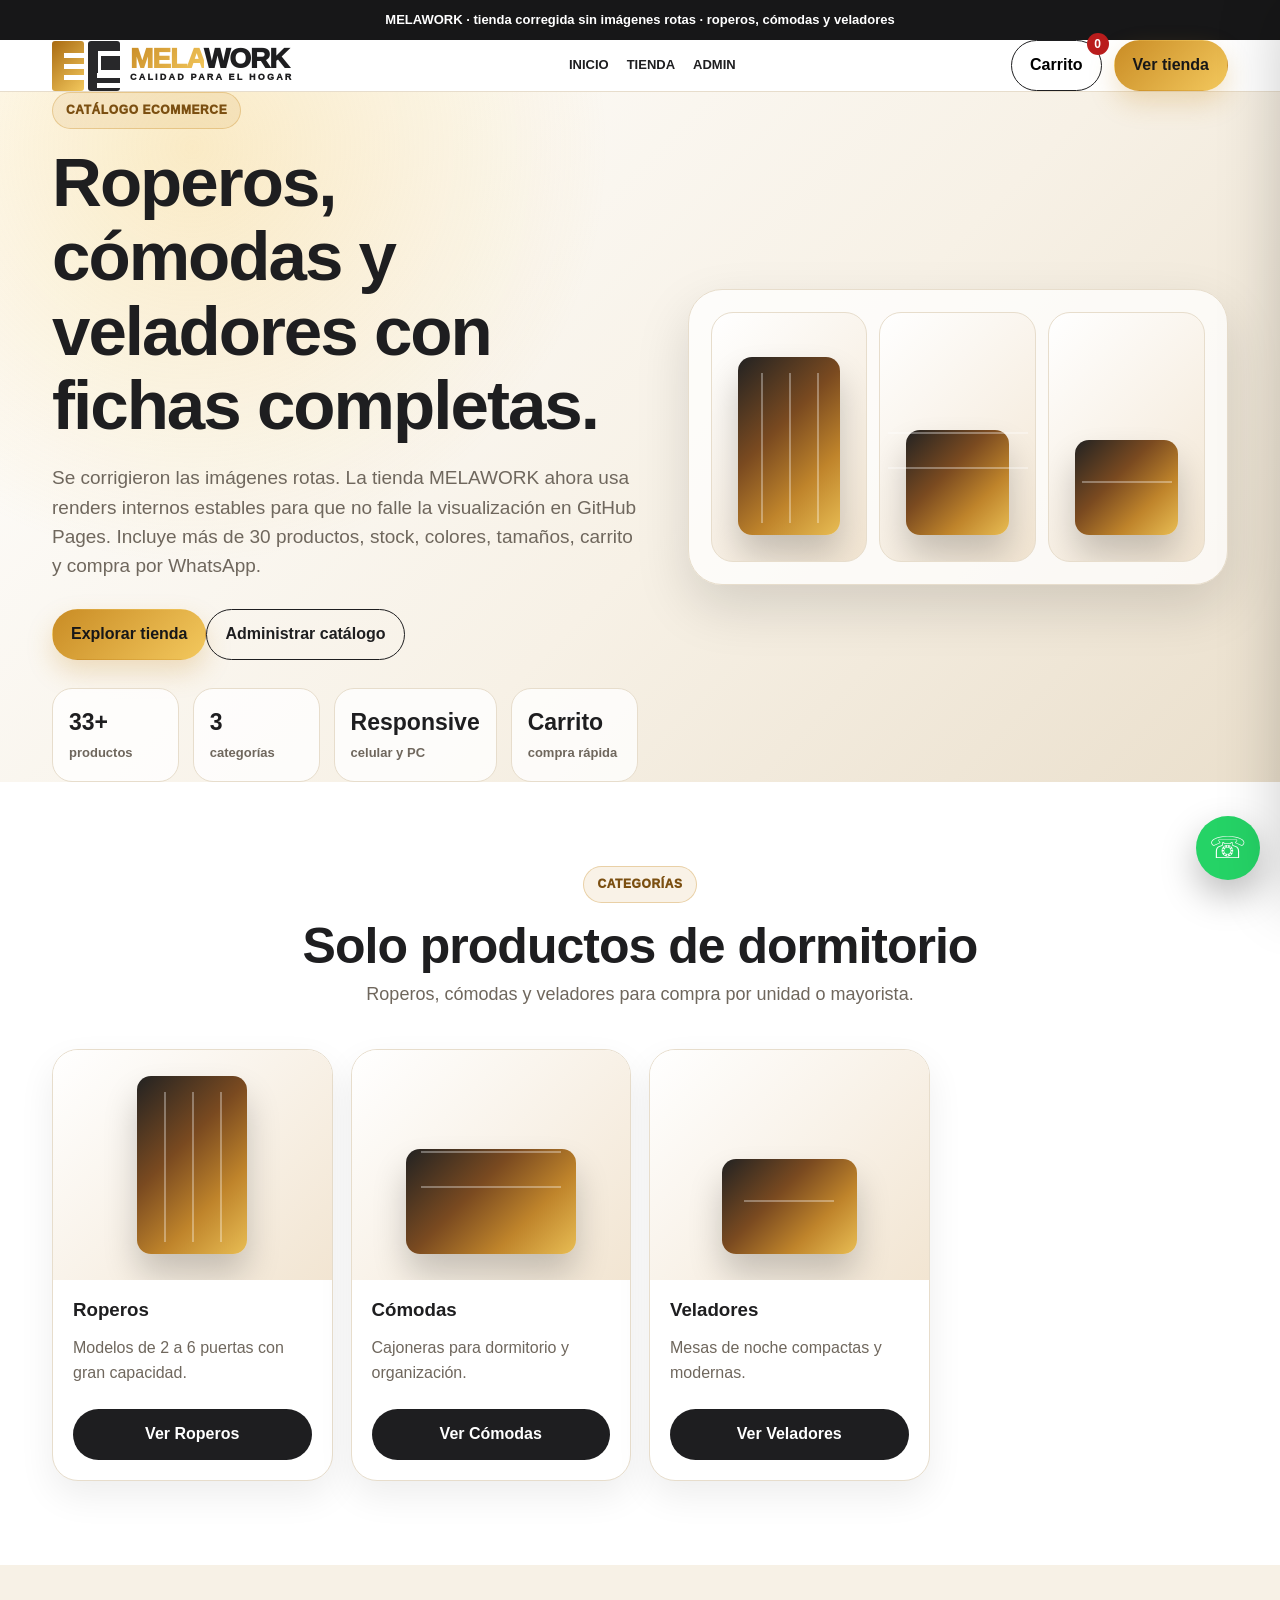
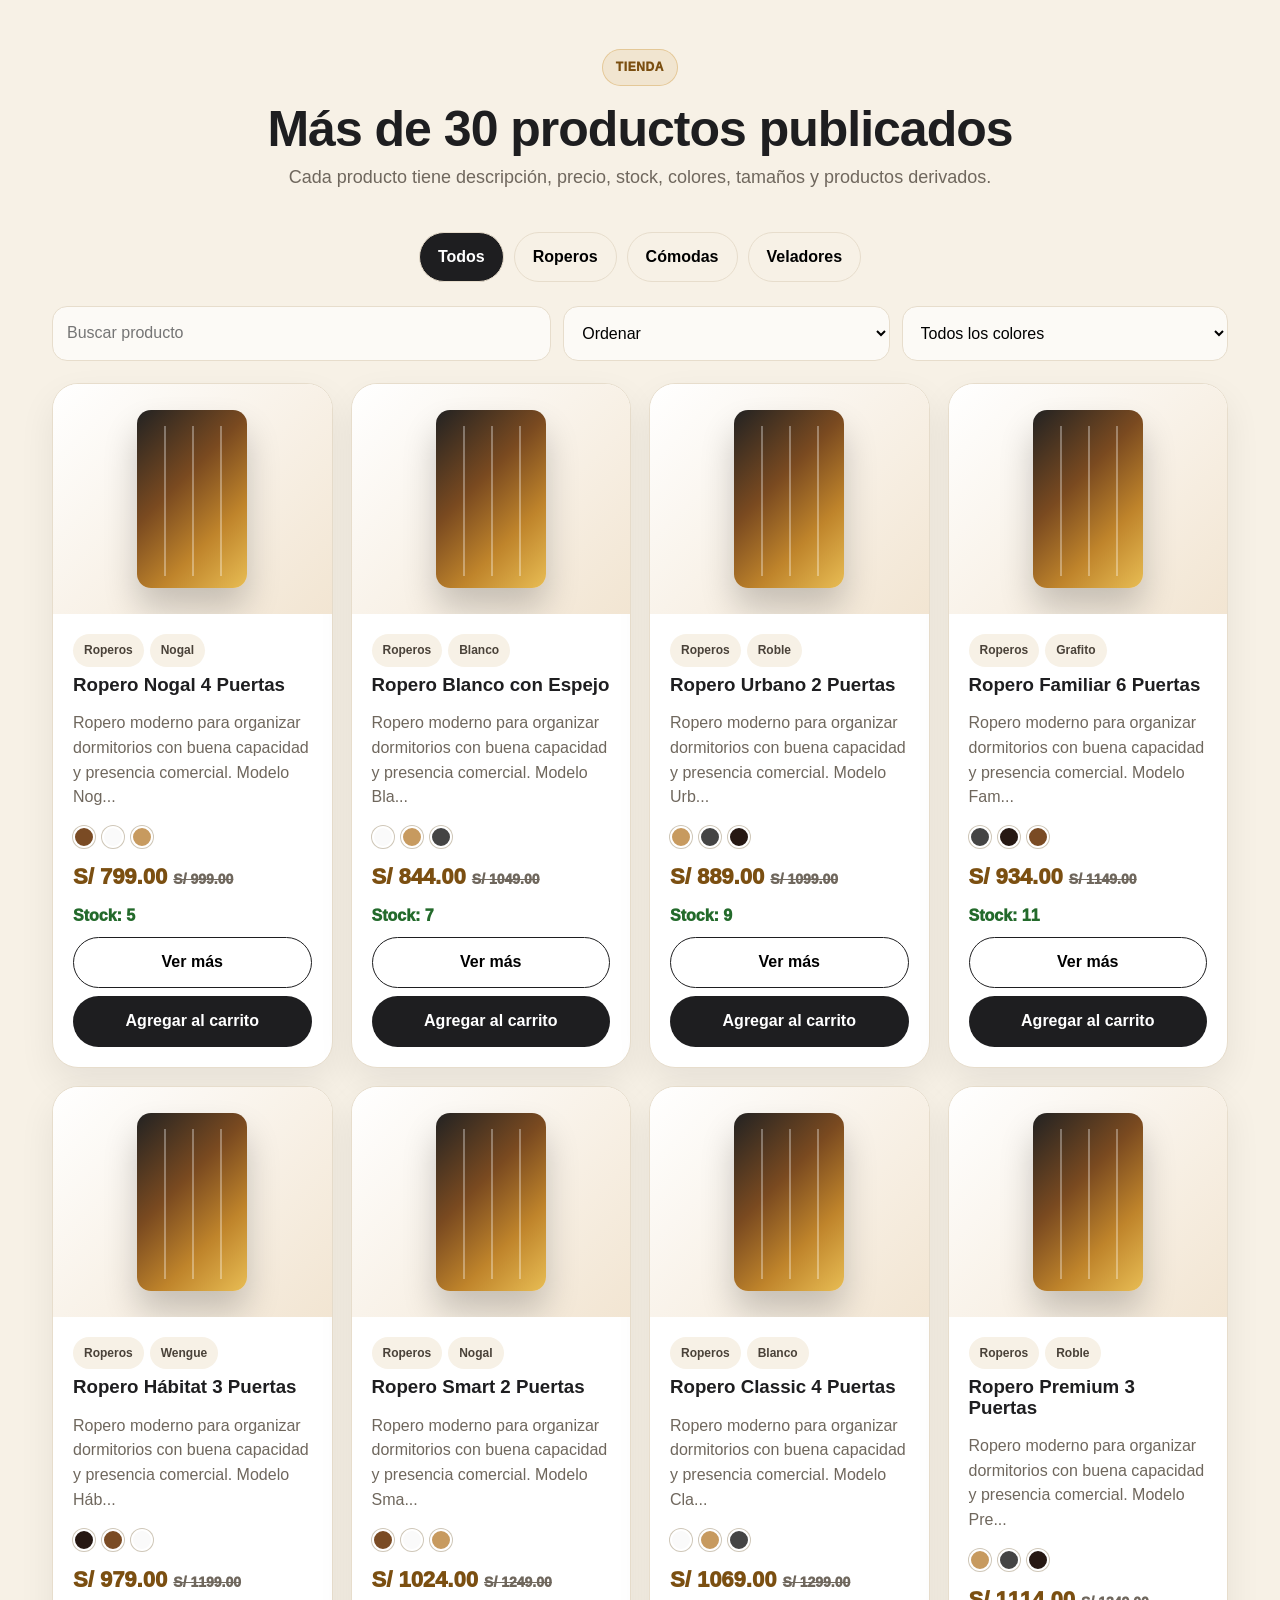
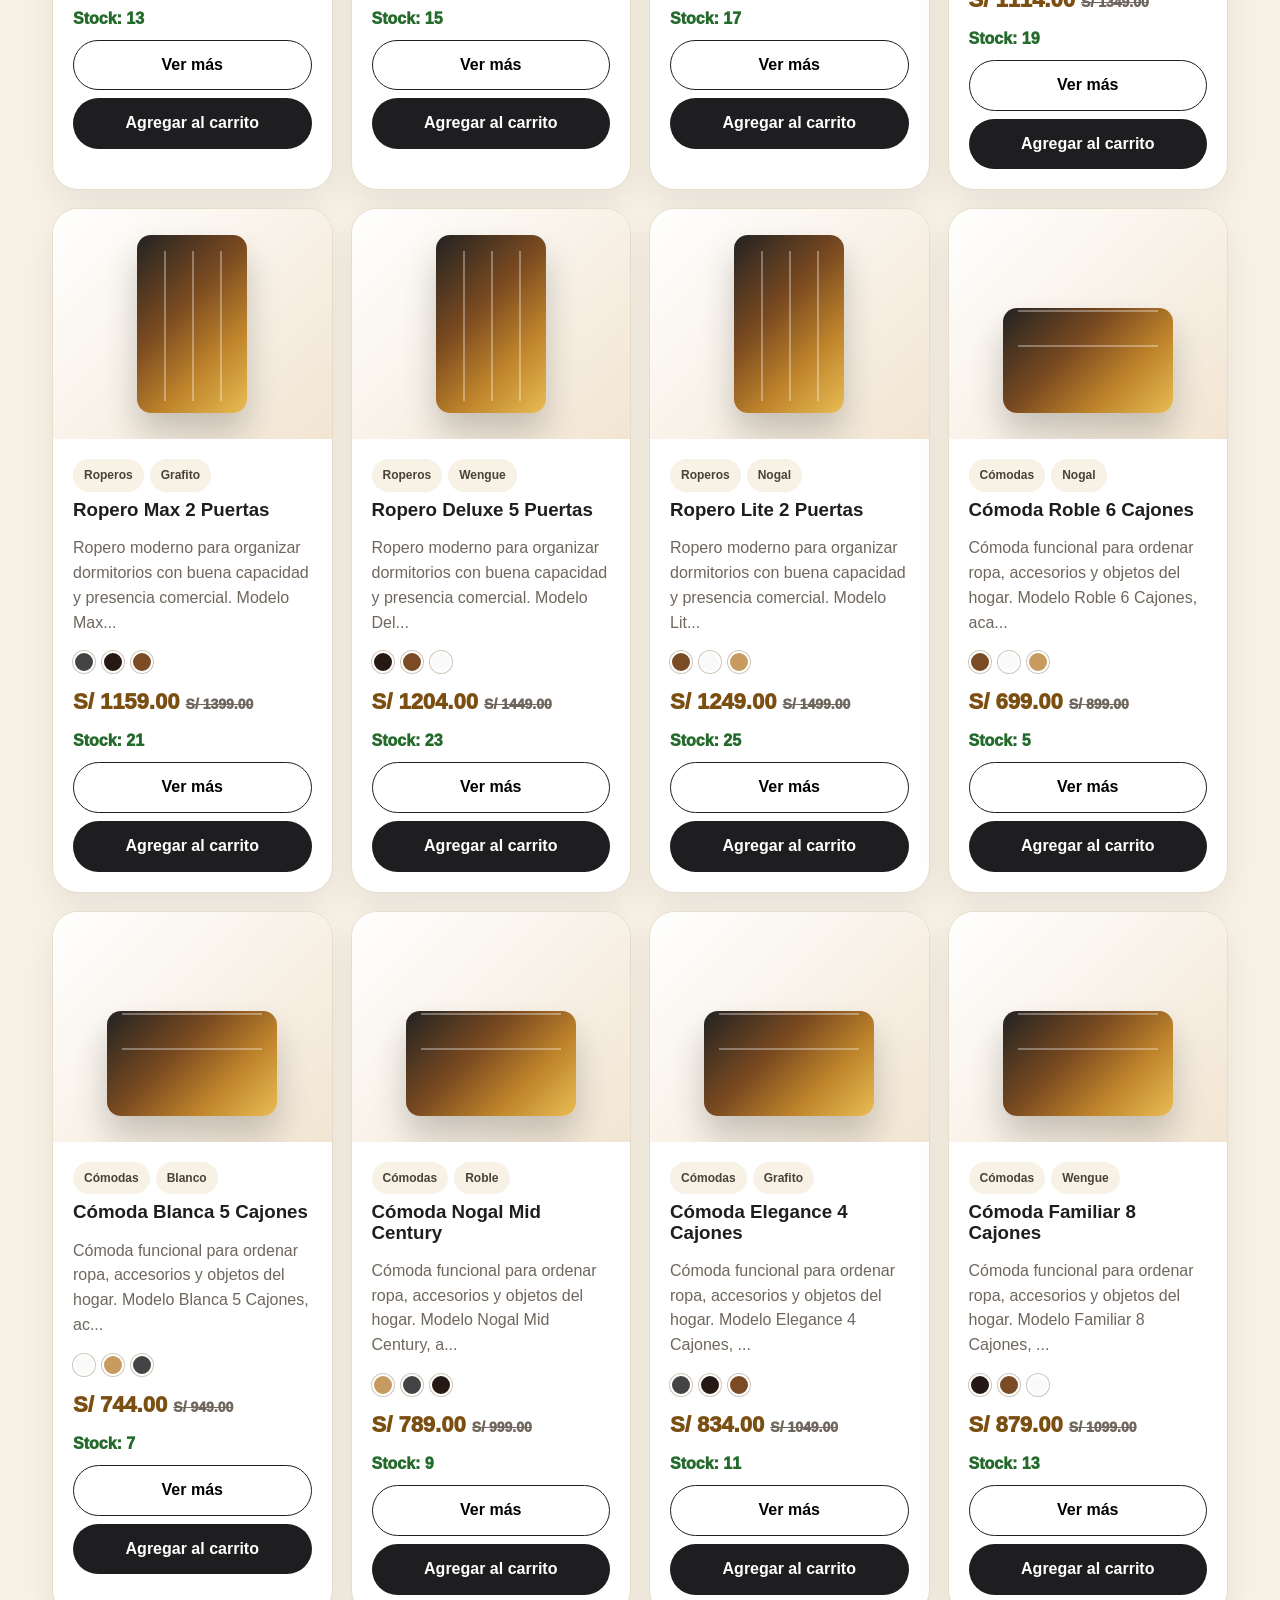
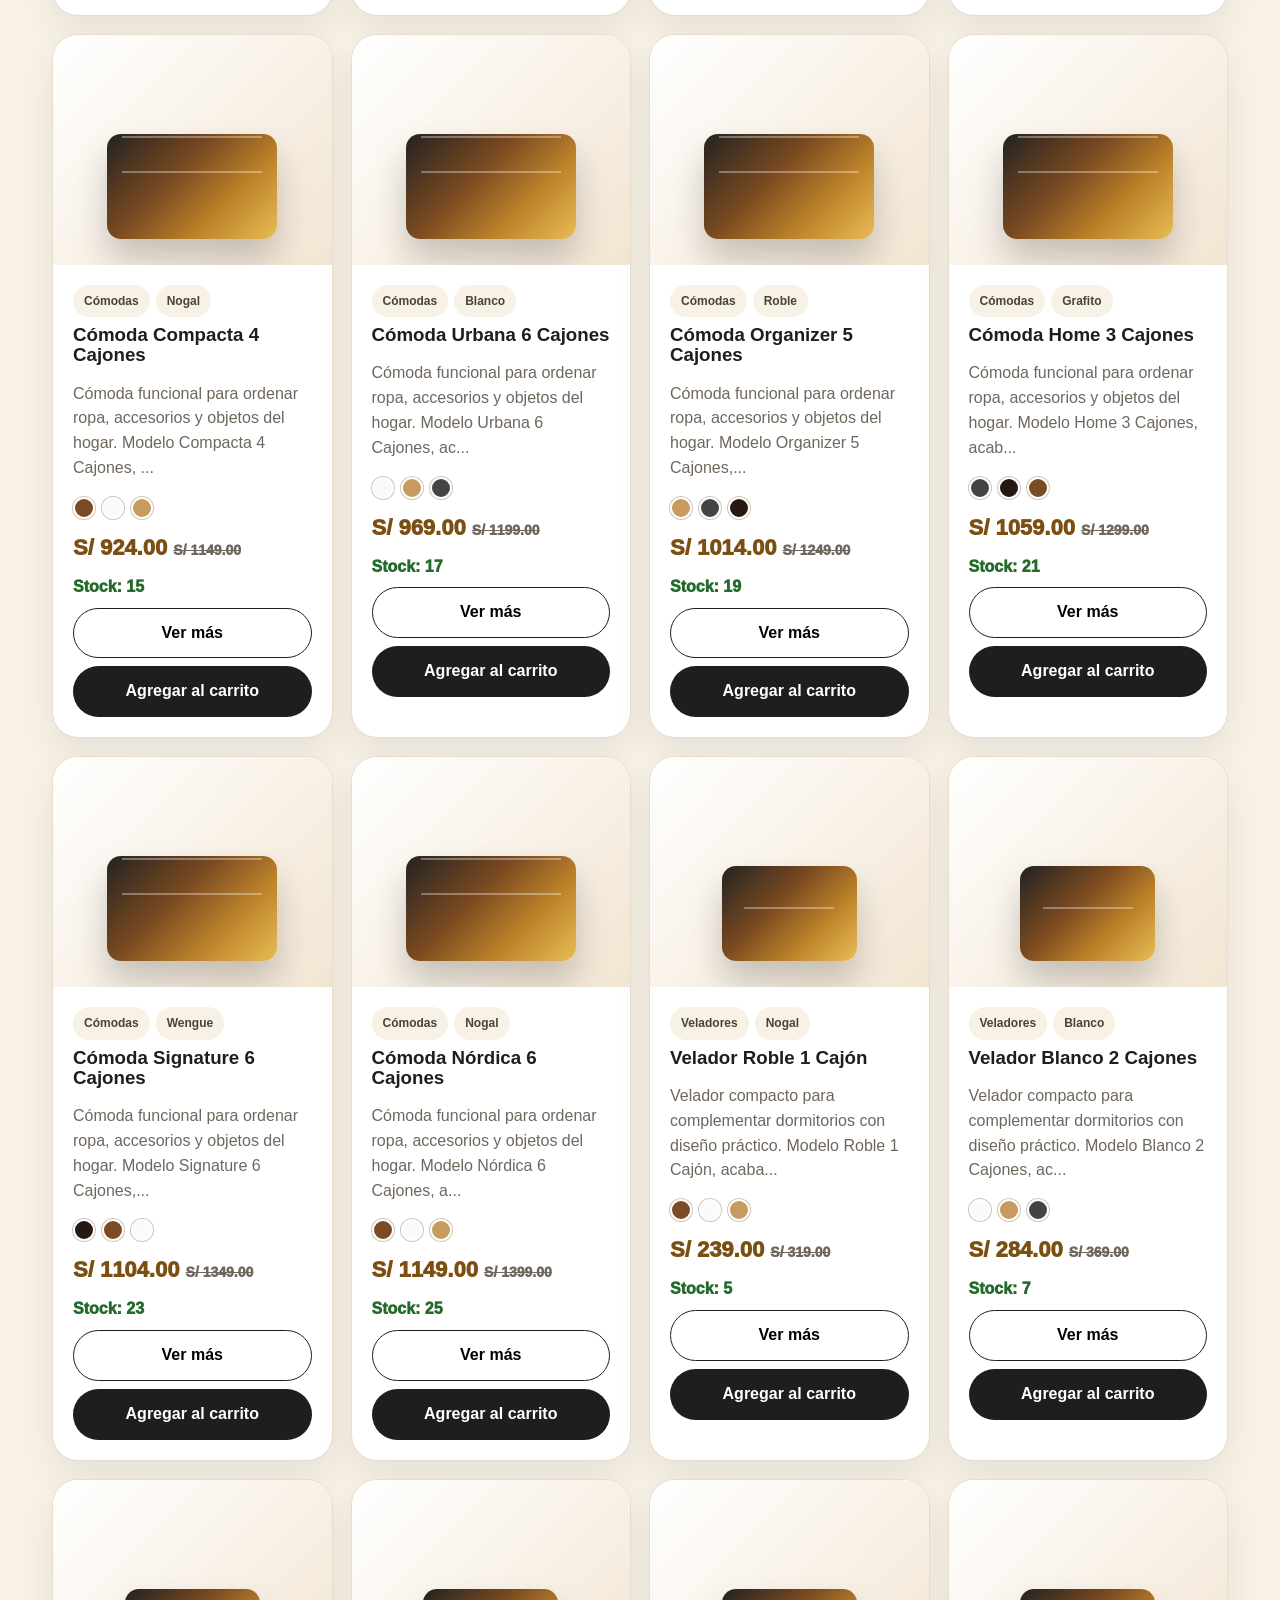
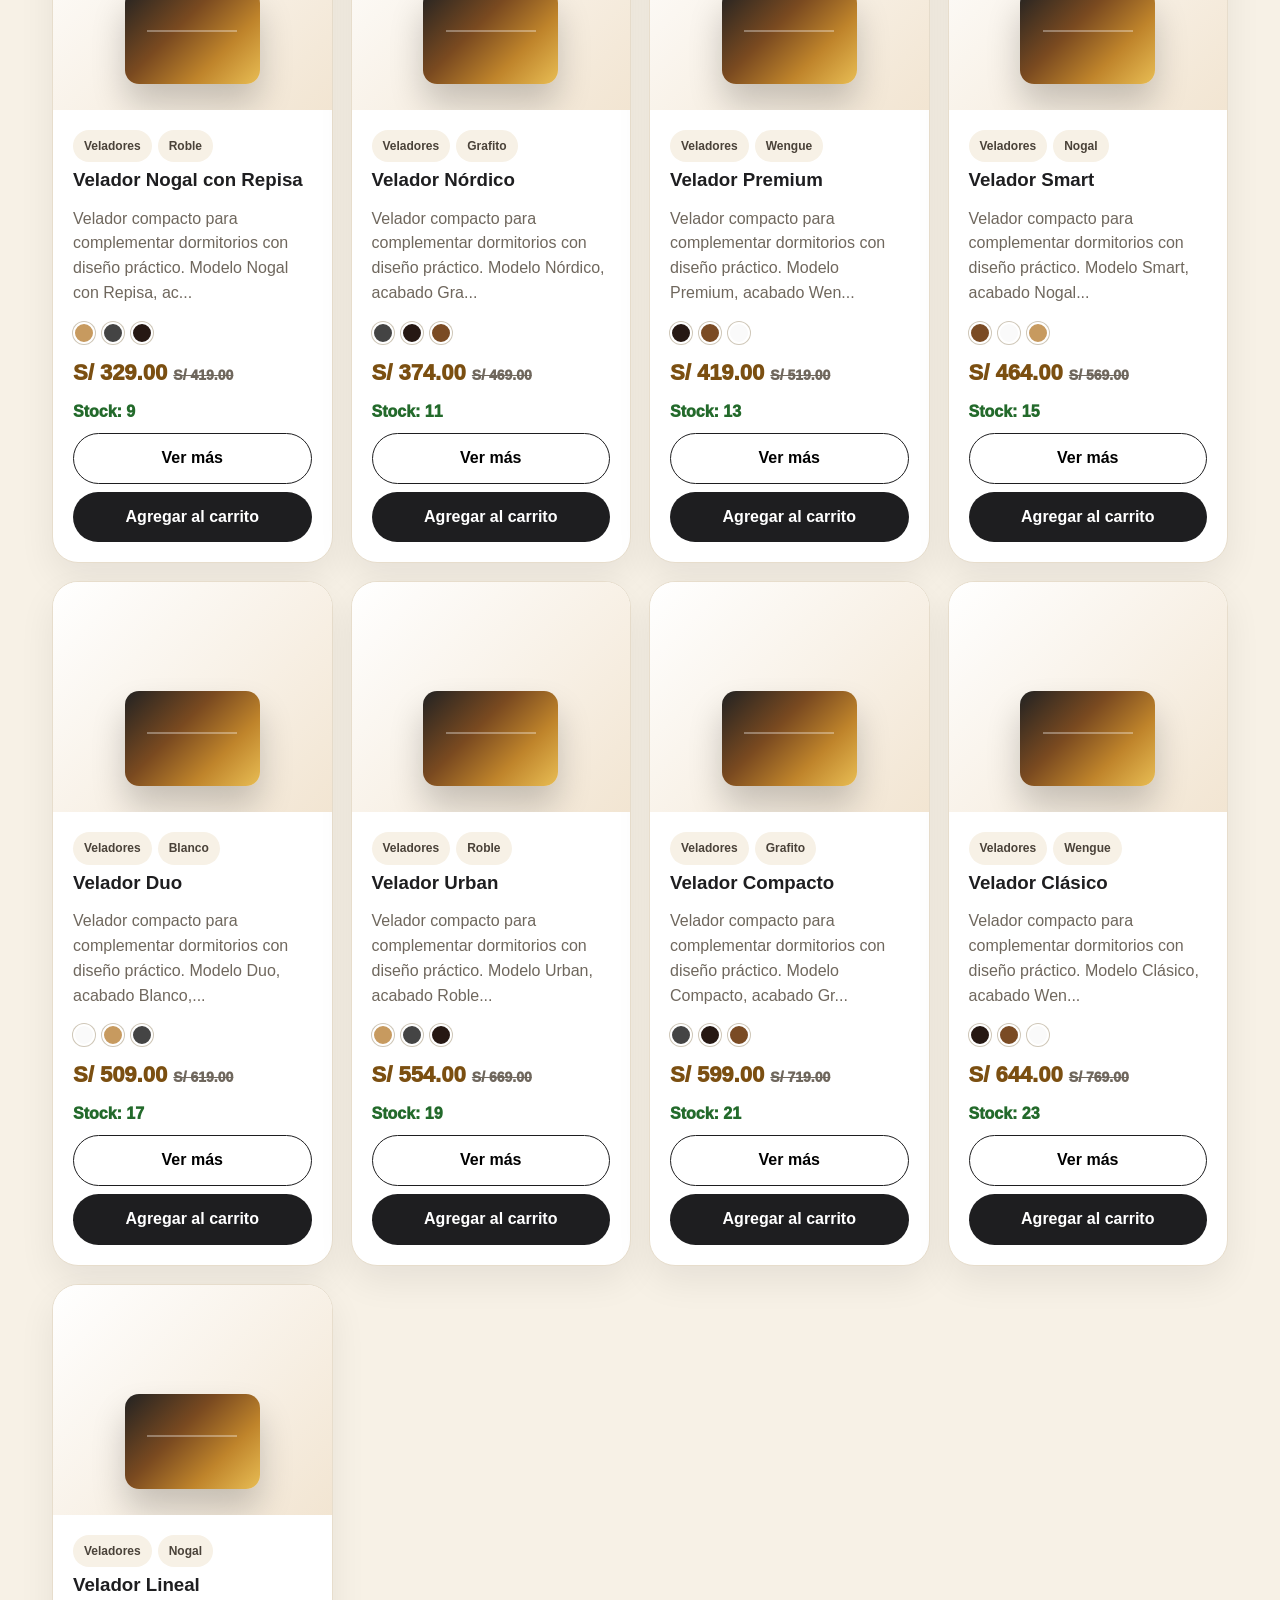
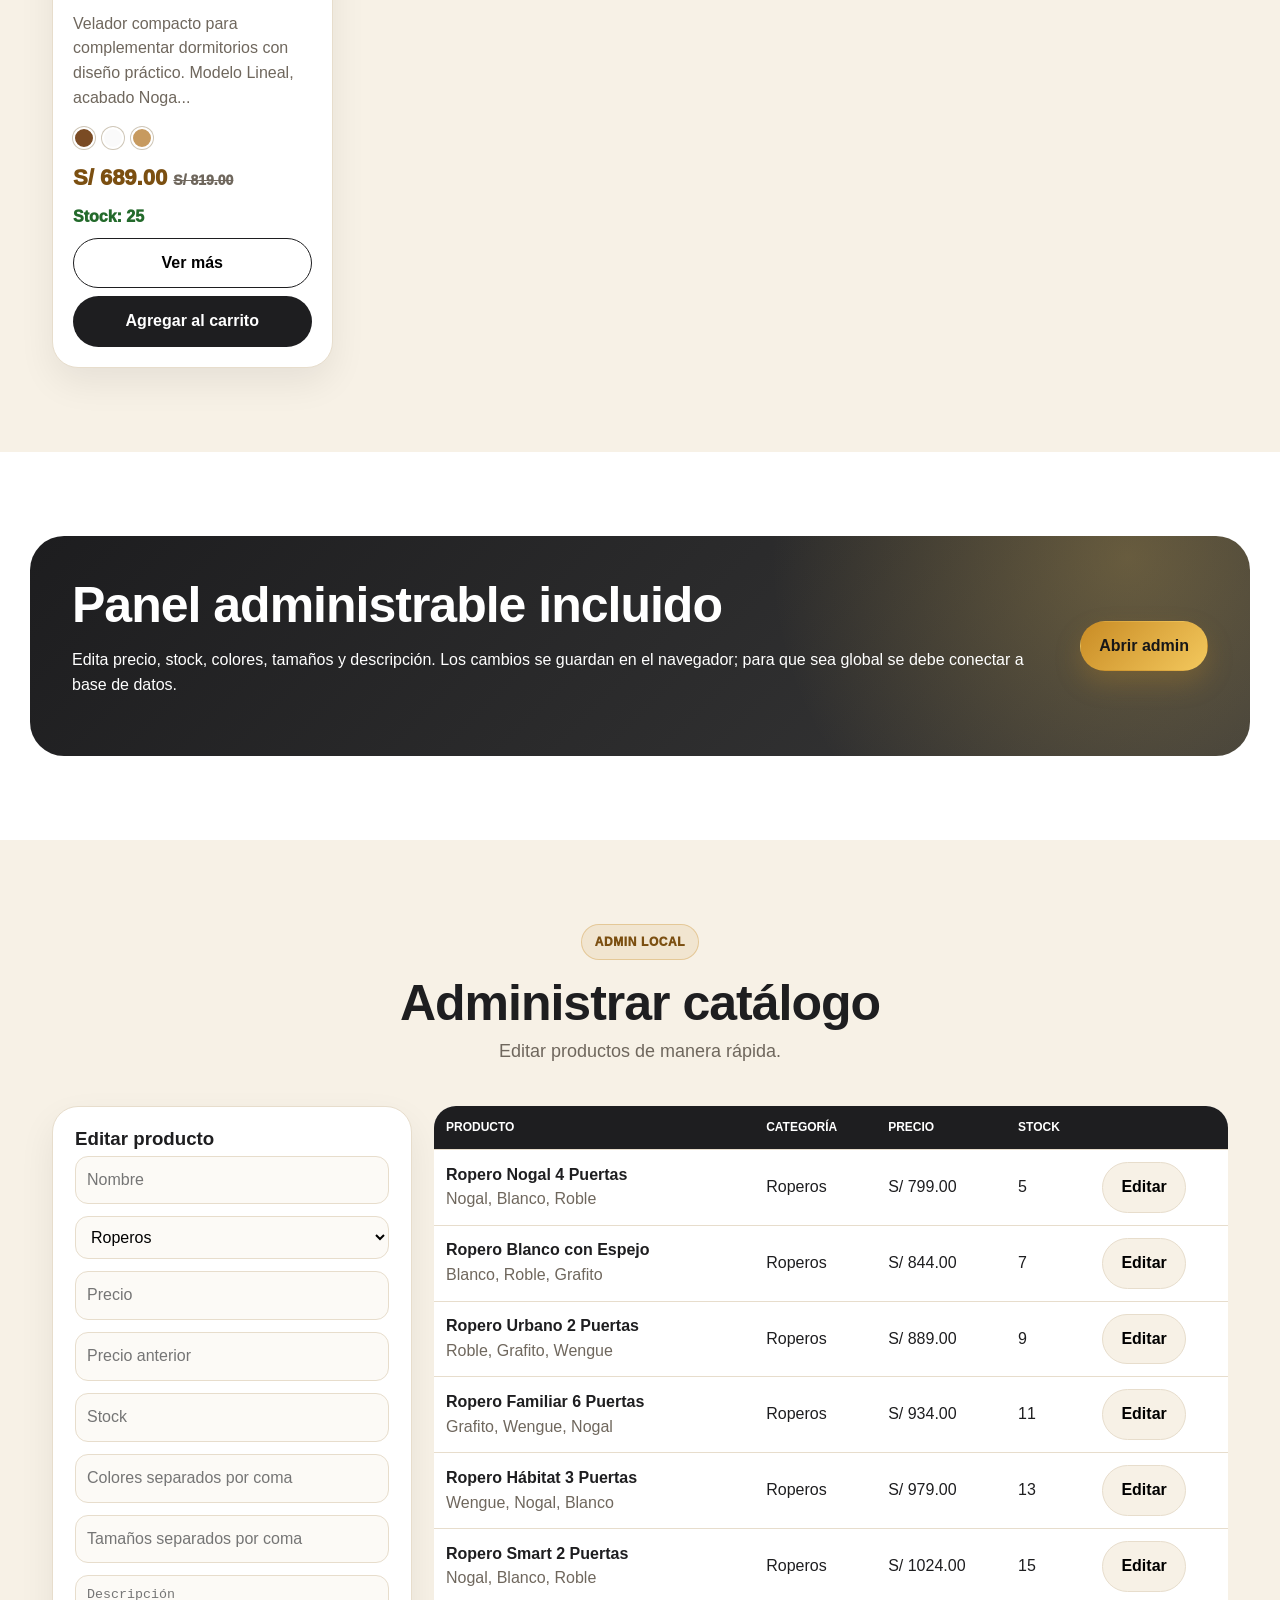
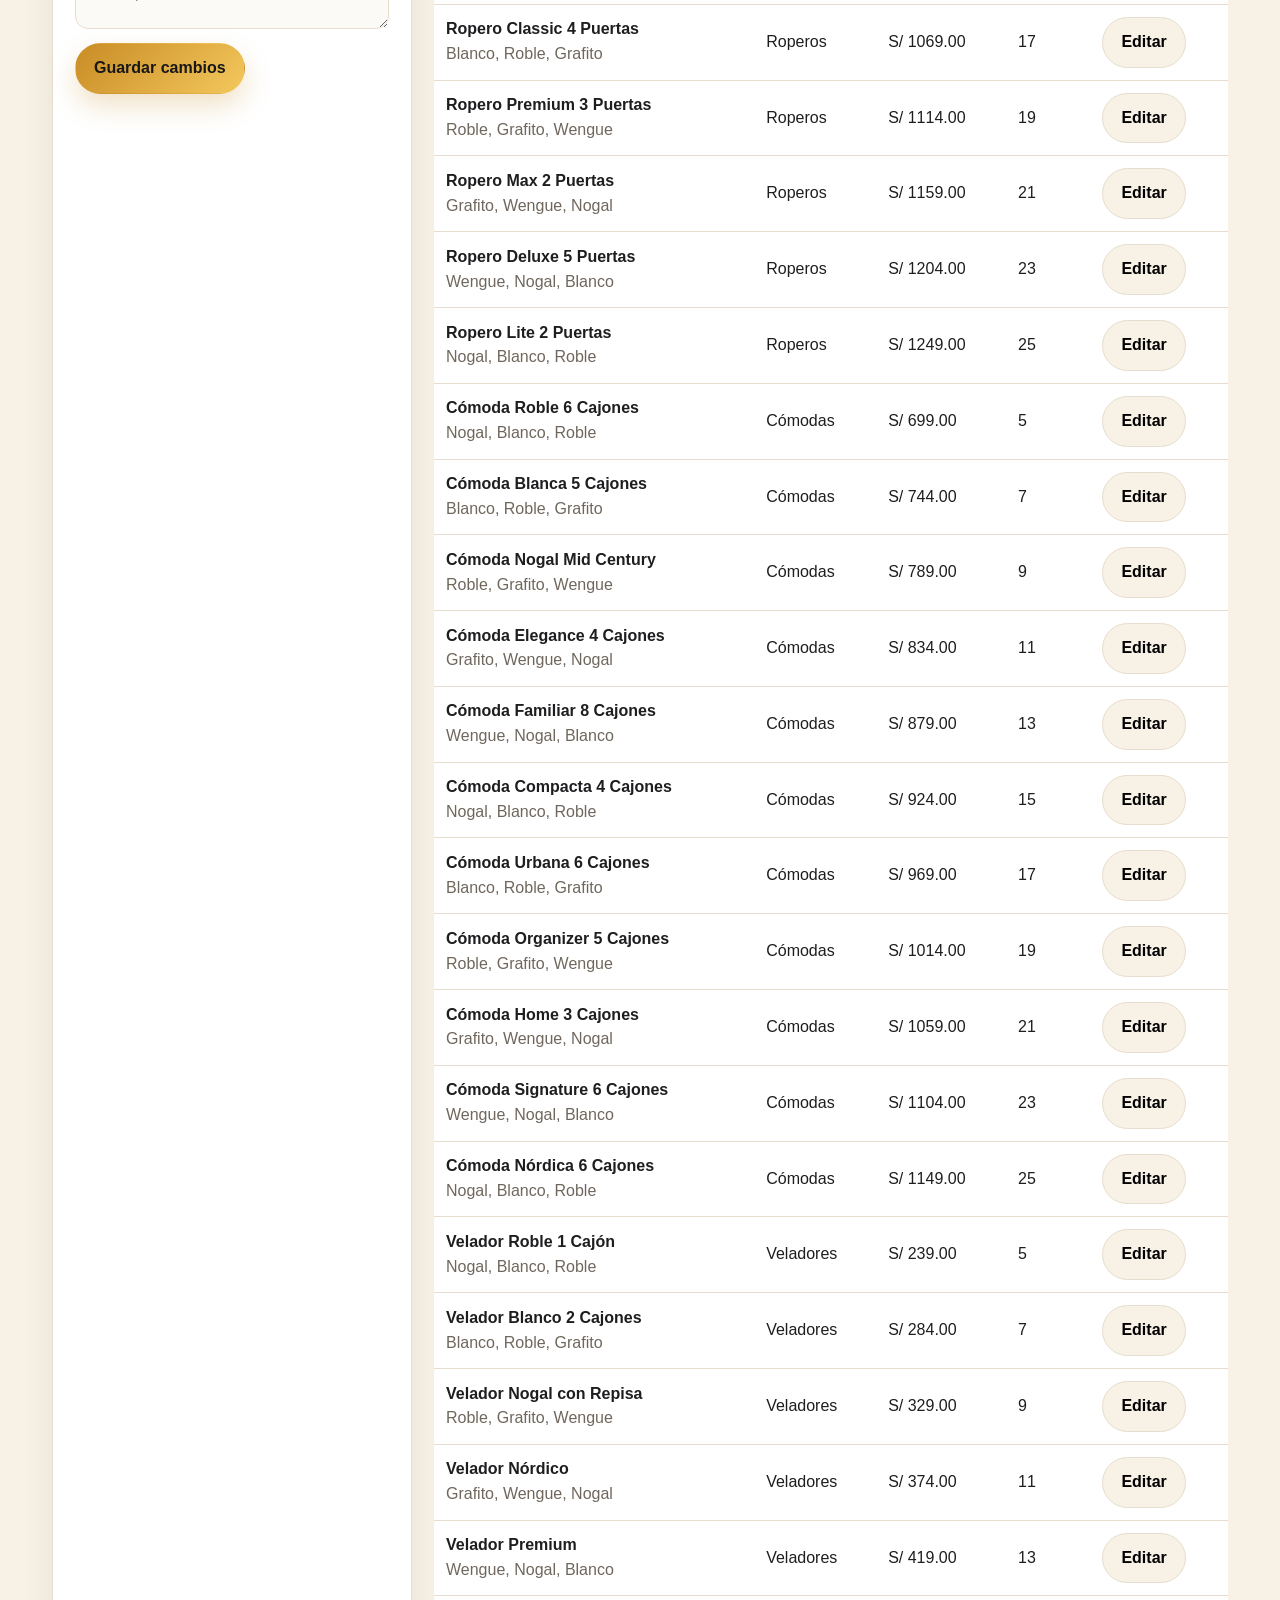
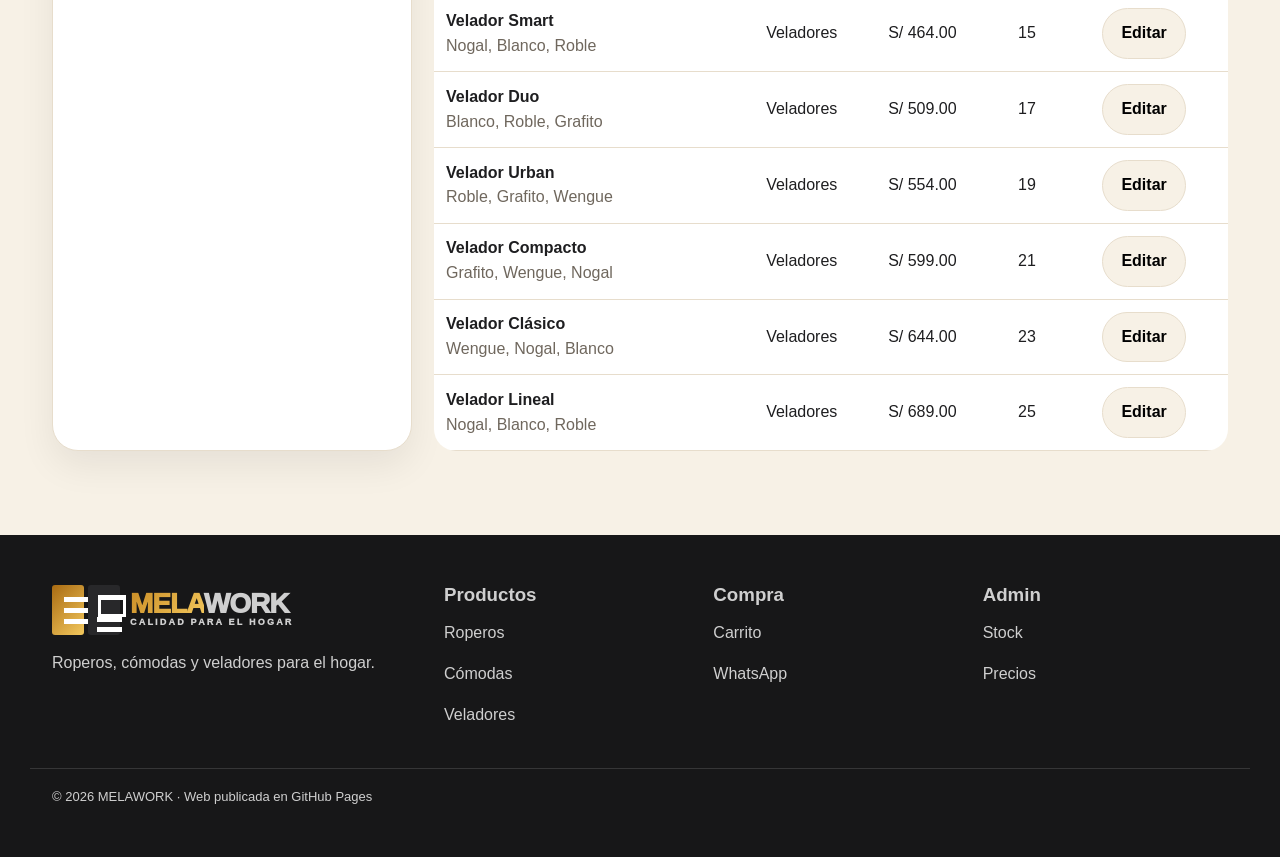
==== commit 8be7c47b: "Fix MELAWORK image errors and publish stable catalog" ====
--- a/index.html
+++ b/index.html
@@ -1,86 +1 @@
-<!doctype html>
-<html lang="es">
-<head>
-<meta charset="utf-8">
-<meta name="viewport" content="width=device-width,initial-scale=1">
-<title>MELAWORK | Roperos, cómodas y veladores</title>
-<meta name="description" content="Tienda virtual MELAWORK con más de 30 roperos, cómodas y veladores. Fotos reales, stock, carrito y panel administrable.">
-<style>
-:root{--gold:#c98c25;--gold2:#f4ca62;--ink:#1e1e20;--muted:#6d665e;--soft:#f7f1e6;--line:#e7ddcc;--green:#25d366;--red:#b91c1c;--shadow:0 18px 46px rgba(20,18,14,.13)}
-*{box-sizing:border-box}html{scroll-behavior:smooth}body{margin:0;font-family:Inter,Arial,sans-serif;color:var(--ink);background:#fff;line-height:1.55}a{text-decoration:none;color:inherit}button,input,select,textarea{font:inherit}.container{max-width:1240px;margin:auto;padding:0 22px}
-.top{background:#171718;color:#fff;text-align:center;padding:10px;font-size:13px;font-weight:850}.header{position:sticky;top:0;z-index:50;background:rgba(255,255,255,.94);backdrop-filter:blur(14px);border-bottom:1px solid var(--line)}nav{max-width:1240px;margin:auto;padding:12px 22px;display:flex;align-items:center;justify-content:space-between;gap:18px}.brand{display:flex;align-items:center;gap:12px}.logoMark{display:grid;grid-template-columns:1fr 1fr;width:74px;height:54px;gap:4px}.logoMark i,.logoMark b{display:block;position:relative;border-radius:3px}.logoMark i{background:linear-gradient(135deg,#a96b12,#f5cd68)}.logoMark b{background:#28282a}.logoMark i:before{content:"";position:absolute;left:13px;top:13px;width:29px;height:5px;background:white;box-shadow:0 12px 0 white,0 24px 0 white}.logoMark b:before{content:"";position:absolute;left:10px;top:10px;width:24px;height:15px;border:3px solid white;border-top-width:5px}.logoMark b:after{content:"";position:absolute;left:9px;top:34px;width:27px;height:5px;background:white;box-shadow:0 11px 0 white}.word{font-size:30px;line-height:.92;font-weight:950;letter-spacing:-1px}.word span{background:linear-gradient(135deg,var(--gold),var(--gold2));-webkit-background-clip:text;background-clip:text;color:transparent}.brand small{display:block;font-size:9px;font-weight:950;letter-spacing:2.6px;text-align:center}.menu{display:flex;gap:17px;font-size:13px;text-transform:uppercase;font-weight:950}.menu a:hover{color:var(--gold)}.navActions{display:flex;align-items:center;gap:10px}.btn{display:inline-flex;align-items:center;justify-content:center;gap:8px;min-height:44px;padding:12px 18px;border-radius:999px;border:1px solid transparent;font-weight:950;cursor:pointer;text-align:center;transition:.18s}.btn:hover{transform:translateY(-2px)}.gold{background:linear-gradient(135deg,var(--gold),var(--gold2));color:#171718;box-shadow:0 12px 26px rgba(201,140,37,.25)}.dark{background:var(--ink);color:#fff}.outline{background:transparent;border-color:var(--ink);color:var(--ink)}.softbtn{background:var(--soft);border-color:var(--line);color:#4a4239}.cartbtn{position:relative}.cartbtn em{position:absolute;right:-6px;top:-7px;background:var(--red);color:white;width:22px;height:22px;border-radius:50%;font-size:12px;display:flex;align-items:center;justify-content:center;font-style:normal}
-.hero{min-height:720px;display:grid;align-items:center;background:radial-gradient(circle at 15% 9%,rgba(243,200,93,.35),transparent 34%),linear-gradient(135deg,#fff,#f7f1e6 55%,#e8dcc8);overflow:hidden}.heroGrid{display:grid;grid-template-columns:1.05fr .95fr;gap:52px;align-items:center}.kicker{display:inline-flex;margin-bottom:18px;padding:8px 13px;border-radius:999px;border:1px solid rgba(201,140,37,.35);background:rgba(201,140,37,.11);color:#7b4f11;font-size:12px;font-weight:950;text-transform:uppercase;letter-spacing:.6px}h1,h2,h3,h4{margin:0;line-height:1.08}h1{font-size:clamp(39px,5.4vw,72px);letter-spacing:-2px;margin-bottom:18px}h2{font-size:clamp(30px,4vw,50px);letter-spacing:-1px;margin-bottom:12px}.goldtext{background:linear-gradient(135deg,var(--gold),#8d5a10);-webkit-background-clip:text;background-clip:text;color:transparent}.lead{font-size:19px;color:var(--muted);margin:0 0 27px}.heroActions{display:flex;gap:12px;flex-wrap:wrap;margin:27px 0}.stats{display:grid;grid-template-columns:repeat(4,1fr);gap:14px}.stat{background:rgba(255,255,255,.75);border:1px solid var(--line);border-radius:20px;padding:17px}.stat strong{display:block;font-size:23px}.stat span{font-size:13px;font-weight:850;color:var(--muted)}.heroCard{background:rgba(255,255,255,.7);border:1px solid var(--line);border-radius:36px;padding:20px;box-shadow:var(--shadow)}.heroPhotos{display:grid;grid-template-columns:repeat(3,1fr);gap:14px}.heroPhotos img{width:100%;aspect-ratio:4/5;object-fit:cover;border-radius:24px;background:var(--soft)}
-.section{padding:86px 0}.soft{background:var(--soft)}.head{text-align:center;max-width:820px;margin:0 auto 42px}.head p{font-size:18px;color:var(--muted);margin:0}.filters{display:flex;gap:10px;flex-wrap:wrap;justify-content:center;margin:0 0 24px}.filter.active{background:var(--ink);color:white}.toolbar{display:grid;grid-template-columns:1.3fr .75fr .75fr;gap:12px;margin-bottom:24px}.toolbar input,.toolbar select{border:1px solid var(--line);border-radius:15px;background:#fcfaf6;padding:14px}.grid{display:grid;grid-template-columns:repeat(4,1fr);gap:18px}.card,.panel{background:#fff;border:1px solid var(--line);border-radius:28px;box-shadow:0 15px 36px rgba(20,18,14,.07);overflow:hidden}.pbody{padding:20px}.pimg{width:100%;aspect-ratio:4/5;object-fit:cover;background:var(--soft);cursor:pointer}.tag{display:inline-flex;margin:0 6px 8px 0;padding:7px 11px;border-radius:999px;background:var(--soft);font-size:12px;font-weight:950;color:#4a4239}.muted{color:var(--muted)}.price{font-size:22px;font-weight:950;color:#7b4f11;margin:11px 0}.stock{font-weight:950;color:#236a2b}.pbody .btn{width:100%;margin-top:8px}.swatches{display:flex;gap:6px;flex-wrap:wrap;margin:10px 0}.swatch{width:23px;height:23px;border-radius:50%;border:2px solid #fff;box-shadow:0 0 0 1px #cfc7b8}.banner{border-radius:34px;padding:42px;background:radial-gradient(circle at 90% 10%,rgba(243,200,93,.28),transparent 32%),linear-gradient(135deg,#1d1d1f,#383838);color:white;display:grid;grid-template-columns:1fr auto;gap:20px;align-items:center}.banner p{color:#ddd7cf;font-size:18px}
-.modal{position:fixed;inset:0;background:rgba(0,0,0,.55);z-index:90;display:none;align-items:center;justify-content:center;padding:22px}.modal.open{display:flex}.modalBox{background:#fff;border-radius:30px;max-width:1120px;width:100%;max-height:92vh;overflow:auto;box-shadow:0 30px 90px rgba(0,0,0,.3)}.modalHead{display:flex;justify-content:space-between;align-items:center;padding:18px 22px;border-bottom:1px solid var(--line)}.detailGrid{display:grid;grid-template-columns:1fr .9fr;gap:30px;padding:22px}.mainPhoto{width:100%;aspect-ratio:4/5;object-fit:cover;border-radius:24px;background:var(--soft)}.thumbs{display:grid;grid-template-columns:repeat(3,1fr);gap:10px;margin-top:12px}.thumbs img{width:100%;aspect-ratio:4/5;object-fit:cover;border-radius:15px;border:2px solid transparent;cursor:pointer}.thumbs img.active{border-color:var(--gold)}.detailCard{padding:8px}.selectors{display:grid;grid-template-columns:1fr 1fr;gap:12px;margin:15px 0}.selectors select,.qty input{border:1px solid var(--line);border-radius:13px;padding:12px;background:#fcfaf6;width:100%}.qty{display:flex;gap:10px;align-items:center;margin:15px 0}.qty input{width:90px;text-align:center}.specs{display:grid;grid-template-columns:repeat(2,1fr);gap:10px;margin-top:18px}.spec{background:#fbf8f2;border:1px solid var(--line);border-radius:16px;padding:13px;font-size:14px}.videos{display:grid;grid-template-columns:repeat(3,1fr);gap:10px;margin:16px 0}.video{height:86px;border-radius:18px;background:linear-gradient(135deg,#171718,#4b301c);color:#fff;display:flex;align-items:center;justify-content:center;font-weight:950}.video:before{content:"▶";width:34px;height:34px;border-radius:50%;background:var(--gold);color:#171718;display:flex;align-items:center;justify-content:center;margin-right:8px}.relatedGrid{display:grid;grid-template-columns:repeat(4,1fr);gap:12px;margin-top:14px}
-.drawer{position:fixed;top:0;right:-440px;width:420px;max-width:94vw;height:100dvh;background:#fff;z-index:100;border-left:1px solid var(--line);box-shadow:-20px 0 60px rgba(0,0,0,.18);transition:.24s;display:flex;flex-direction:column}.drawer.open{right:0}.drawerHead{padding:20px;border-bottom:1px solid var(--line);display:flex;align-items:center;justify-content:space-between}.drawerBody{padding:20px;overflow:auto;flex:1}.drawerFoot{padding:20px;border-top:1px solid var(--line)}.cartItem{display:grid;grid-template-columns:64px 1fr auto;gap:12px;align-items:center;border-bottom:1px solid var(--line);padding:14px 0}.cartItem img{width:64px;height:64px;object-fit:cover;border-radius:12px}.cartItem h4{margin:0;font-size:15px}.cartItem small{color:var(--muted)}
-.admin{display:grid;grid-template-columns:360px 1fr;gap:22px}.adminForm{display:grid;gap:11px}.adminForm input,.adminForm textarea,.adminForm select{width:100%;border:1px solid var(--line);border-radius:13px;padding:11px;background:#fcfaf6}.adminForm textarea{min-height:86px}.adminTable{width:100%;border-collapse:collapse;background:#fff;border-radius:22px;overflow:hidden;box-shadow:0 14px 36px rgba(20,18,14,.08)}.adminTable th,.adminTable td{text-align:left;padding:13px;border-bottom:1px solid var(--line)}.adminTable th{background:var(--ink);color:#fff;font-size:12px;text-transform:uppercase}.note{background:#fff7e6;border:1px solid #efd49f;border-radius:16px;padding:13px;color:#6e4b14;font-weight:850;font-size:13px}
-.wa{position:fixed;right:20px;bottom:20px;z-index:60;width:64px;height:64px;border-radius:50%;display:flex;align-items:center;justify-content:center;background:var(--green);color:#fff;font-size:30px;box-shadow:0 16px 36px rgba(0,0,0,.25)}footer{background:#171718;color:#cfcfcf;padding:54px 0 30px}.footergrid{display:grid;grid-template-columns:1.2fr repeat(3,.8fr);gap:28px}.bottom{border-top:1px solid rgba(255,255,255,.15);margin-top:30px;padding-top:20px;font-size:13px}
-@media(max-width:1020px){.menu{display:none}.heroGrid,.detailGrid,.banner,.admin{grid-template-columns:1fr}.grid{grid-template-columns:repeat(2,1fr)}.relatedGrid,.footergrid{grid-template-columns:1fr 1fr}.toolbar{grid-template-columns:1fr}}
-@media(max-width:650px){.brand .word{font-size:23px}.logoMark{width:58px;height:43px}.hero{min-height:auto;padding:48px 0}.heroActions,.navActions{flex-direction:column;align-items:stretch}.btn{width:100%}.stats,.grid,.specs,.relatedGrid,.footergrid,.selectors,.videos{grid-template-columns:1fr}.section{padding:62px 0}.detailGrid{padding:14px}.drawer{width:100%;right:-100%}}
-</style>
-</head>
-<body>
-<div class="top">MELAWORK · Tienda virtual actualizada · Roperos, cómodas y veladores · Más de 30 productos</div>
-<header class="header"><nav>
-<a class="brand" href="#inicio"><div class="logoMark"><i></i><b></b></div><div><div class="word"><span>MELA</span>WORK</div><small>CALIDAD PARA EL HOGAR</small></div></a>
-<div class="menu"><a href="#inicio">Inicio</a><a href="#tienda">Tienda</a><a href="#admin">Admin</a></div>
-<div class="navActions"><button class="btn outline cartbtn" onclick="openCart()">Carrito <em id="cartCount">0</em></button><a class="btn gold" href="#tienda">Ver productos</a></div>
-</nav></header>
-
-<main>
-<section id="inicio" class="hero"><div class="container heroGrid">
-<div><span class="kicker">Catálogo ecommerce</span><h1>Roperos, cómodas y veladores con fotos reales y fichas completas.</h1>
-<p class="lead">La tienda MELAWORK ahora está enfocada solo en los productos principales para dormitorio: roperos, cómodas y veladores. Incluye más de 30 productos, stock, colores, tamaños, carrito y compra por WhatsApp.</p>
-<div class="heroActions"><a class="btn gold" href="#tienda">Explorar tienda</a><a class="btn outline" href="#admin">Administrar catálogo</a></div>
-<div class="stats"><div class="stat"><strong id="statProducts">33+</strong><span>productos</span></div><div class="stat"><strong>3</strong><span>categorías</span></div><div class="stat"><strong>Fotos</strong><span>reales generadas</span></div><div class="stat"><strong>Carrito</strong><span>compra rápida</span></div></div></div>
-<div class="heroCard"><div class="heroPhotos"><img id="hero1"><img id="hero2"><img id="hero3"></div></div>
-</div></section>
-
-<section class="section"><div class="container"><div class="head"><span class="kicker">Categorías</span><h2>Solo lo que vende MELAWORK</h2><p>Catálogo limpio y directo: roperos, cómodas y veladores.</p></div><div class="grid" id="categoryGrid"></div></div></section>
-
-<section id="tienda" class="section soft"><div class="container"><div class="head"><span class="kicker">Tienda</span><h2>Más de 30 productos publicados</h2><p>Cada producto tiene fotos, descripción, medidas, colores, stock, derivados y compra rápida.</p></div>
-<div class="filters"><button class="btn softbtn filter active" onclick="setCat('Todos',this)">Todos</button><button class="btn softbtn filter" onclick="setCat('Roperos',this)">Roperos</button><button class="btn softbtn filter" onclick="setCat('Cómodas',this)">Cómodas</button><button class="btn softbtn filter" onclick="setCat('Veladores',this)">Veladores</button></div>
-<div class="toolbar"><input id="search" placeholder="Buscar producto..." oninput="renderProducts()"><select id="sort" onchange="renderProducts()"><option value="">Ordenar</option><option value="priceAsc">Precio menor a mayor</option><option value="priceDesc">Precio mayor a menor</option><option value="stock">Mayor stock</option></select><select id="colorFilter" onchange="renderProducts()"><option value="">Todos los colores</option><option>Blanco</option><option>Nogal</option><option>Roble</option><option>Grafito</option><option>Wengue</option></select></div>
-<div class="grid" id="productGrid"></div></div></section>
-
-<section class="section"><div class="container banner"><div><h2>Catálogo administrable</h2><p>Edita nombre, categoría, precio, stock, colores, tamaños, descripción y detalles desde el panel Admin. Los cambios quedan guardados en el navegador.</p></div><a class="btn gold" href="#admin">Abrir admin</a></div></section>
-
-<section id="admin" class="section soft"><div class="container"><div class="head"><span class="kicker">Admin local</span><h2>Administrar productos</h2><p>Panel para modificar el catálogo. Para que los cambios sean globales en todos los dispositivos se debe conectar luego a una base de datos o CRM.</p></div>
-<div class="admin"><div class="panel"><h3 id="formTitle">Editar producto</h3><div class="note">Versión estática: guarda cambios en este navegador con localStorage.</div><form class="adminForm" onsubmit="saveProduct(event)"><input type="hidden" id="f_id"><input id="f_name" placeholder="Nombre"><select id="f_category"><option>Roperos</option><option>Cómodas</option><option>Veladores</option></select><input id="f_price" type="number" placeholder="Precio"><input id="f_oldPrice" type="number" placeholder="Precio anterior"><input id="f_stock" type="number" placeholder="Stock"><input id="f_colors" placeholder="Colores separados por coma"><input id="f_sizes" placeholder="Tamaños separados por coma"><textarea id="f_description" placeholder="Descripción"></textarea><button class="btn gold" type="submit">Guardar cambios</button></form></div><div><table class="adminTable"><thead><tr><th>Producto</th><th>Categoría</th><th>Precio</th><th>Stock</th><th></th></tr></thead><tbody id="adminRows"></tbody></table></div></div>
-</div></section>
-</main>
-
-<div class="modal" id="modal"><div class="modalBox"><div class="modalHead"><strong id="modalTitle">Producto</strong><button class="btn softbtn" onclick="closeModal()">Cerrar</button></div><div id="modalBody"></div></div></div>
-<aside class="drawer" id="cartDrawer"><div class="drawerHead"><strong>Carrito</strong><button class="btn softbtn" onclick="closeCart()">Cerrar</button></div><div class="drawerBody" id="cartItems"></div><div class="drawerFoot"><div style="display:flex;justify-content:space-between;margin-bottom:12px"><strong>Total</strong><strong id="cartTotal">S/ 0.00</strong></div><button class="btn gold" style="width:100%" onclick="checkout()">Comprar ahora</button></div></aside>
-<a class="wa" target="_blank" href="https://wa.me/51999999999?text=Hola%20MELAWORK%2C%20deseo%20cotizar%20productos">☏</a>
-<footer><div class="container footergrid"><div><div class="brand"><div class="logoMark"><i></i><b></b></div><div><div class="word"><span>MELA</span>WORK</div><small>CALIDAD PARA EL HOGAR</small></div></div><p>Roperos, cómodas y veladores para el hogar. Tienda lista para mayorista y venta directa.</p></div><div><h3>Productos</h3><p>Roperos</p><p>Cómodas</p><p>Veladores</p></div><div><h3>Compra</h3><p>Carrito</p><p>Comprar ahora</p><p>WhatsApp</p></div><div><h3>Admin</h3><p>Stock</p><p>Colores</p><p>Precios</p></div></div><div class="container bottom">© 2026 MELAWORK · Web publicada en GitHub Pages</div></footer>
-
-<script>
-const IMG = {"ropero_nogal_4p.png": "[data-uri]", "ropero_blanco_espejo.png": "[data-uri] +KhhzOCSPdQSRz3NU4/hzSCVkEjpdzHKD8PmoJ38xPOCiioIV5P2R8WdM1vwxp0M0Onxxz7JdhZWI8bKyuVPyFdn4Q/a3+GPmS6rb3trYPa2xkCUXkfSegrWMr0yE9hrFTnT0ZP0aYvpIyaKKKxQUUUUAFFFFABRRRQAUUUUAFFFFABRRRQBFb5EdFFLv8Aw000+7ZI84rA0vR9SutVn0/U7/wCzTpu/V7lQjwv4N1D4CaY2inRFkSV5Z4wFcjMH8VOp3Fxq1xNMsrGYaRVUOsjOemahUm9U2lORy3SczhJjCiimAbSeCfs7UUUfMbluu31jiZs7a8vv8QJSxWGpa7p+nW1zd6rB5EqJyecA/YKnHhstQ8W9qKKQ26iisqwOGF2EYBHPoo9aKKACiiigAooooAKKKKACiiigAooooAKzfiD8QdV8Wzazodrav6ZEApsDBhA8xvux9qoXtlLbW0CRRCROzqQST+Foo9TJlqy5OxuqxiisGeJ/iTHqHwais9c03T1XSvI8yVySd24D1H9K50HmCkkrRRQB//2Q==", "ropero_oscuro_2p.png": "[data-uri]", "comoda_roble_6c.png": "[data-uri]", "comoda_blanca_5c.png": "[data-uri]", "comoda_nogal_mid.png": "[data-uri]", "velador_roble_1c.png": "[data-uri]", "velador_blanco_2c.png": "[data-uri]", "velador_nogal_shelf.png": "[data-uri]"};
-const BASE_PRODUCTS = [{"id": "ropero-nogal-4p", "name": "Ropero Nogal 4 Puertas", "category": "Roperos", "price": 1299, "oldPrice": 1499, "stock": 12, "colors": ["Nogal", "Blanco", "Nogal", "Grafito"], "sizes": ["160 x 200 x 52 cm", "160 x 200 x 52 cm", "Personalizado"], "short": "Ropero moderno para organización del dormitorio.", "description": "Ropero Nogal 4 Puertas en acabado nogal, ideal para dormitorios modernos. Ofrece almacenamiento funcional, diseño limpio y una presencia elegante para el hogar.", "details": ["Estructura resistente", "Puertas abatibles", "Interior funcional para ropa", "Acabado melamínico", "Ideal para dormitorio"], "images": ["ropero_nogal_4p.png", "ropero_blanco_espejo.png", "ropero_oscuro_2p.png"], "featured": true, "related": ["ropero-blanco-espejo", "ropero-urbano-2p", "ropero-familiar-6p", "ropero-habitat-3p"]}, {"id": "ropero-blanco-espejo", "name": "Ropero Blanco Espejo", "category": "Roperos", "price": 1399, "oldPrice": 1599, "stock": 8, "colors": ["Blanco", "Blanco", "Nogal", "Grafito"], "sizes": ["150 x 198 x 50 cm", "150 x 198 x 50 cm", "Personalizado"], "short": "Ropero moderno para organización del dormitorio.", "description": "Ropero Blanco Espejo en acabado blanco, ideal para dormitorios modernos. Ofrece almacenamiento funcional, diseño limpio y una presencia elegante para el hogar.", "details": ["Estructura resistente", "Puertas abatibles", "Interior funcional para ropa", "Acabado melamínico", "Ideal para dormitorio"], "images": ["ropero_blanco_espejo.png", "ropero_nogal_4p.png", "ropero_oscuro_2p.png"], "featured": true, "related": ["ropero-nogal-4p", "ropero-urbano-2p", "ropero-familiar-6p", "ropero-habitat-3p"]}, {"id": "ropero-urbano-2p", "name": "Ropero Urbano 2 Puertas", "category": "Roperos", "price": 899, "oldPrice": 1099, "stock": 15, "colors": ["Grafito", "Blanco", "Nogal", "Grafito"], "sizes": ["90 x 185 x 46 cm", "90 x 185 x 46 cm", "Personalizado"], "short": "Ropero moderno para organización del dormitorio.", "description": "Ropero Urbano 2 Puertas en acabado grafito, ideal para dormitorios modernos. Ofrece almacenamiento funcional, diseño limpio y una presencia elegante para el hogar.", "details": ["Estructura resistente", "Puertas abatibles", "Interior funcional para ropa", "Acabado melamínico", "Ideal para dormitorio"], "images": ["ropero_oscuro_2p.png", "ropero_nogal_4p.png", "ropero_blanco_espejo.png"], "featured": false, "related": ["ropero-nogal-4p", "ropero-blanco-espejo", "ropero-familiar-6p", "ropero-habitat-3p"]}, {"id": "ropero-familiar-6p", "name": "Ropero Familiar 6 Puertas", "category": "Roperos", "price": 1799, "oldPrice": 1999, "stock": 6, "colors": ["Nogal", "Blanco", "Nogal", "Grafito"], "sizes": ["220 x 215 x 55 cm", "220 x 215 x 55 cm", "Personalizado"], "short": "Ropero moderno para organización del dormitorio.", "description": "Ropero Familiar 6 Puertas en acabado nogal, ideal para dormitorios modernos. Ofrece almacenamiento funcional, diseño limpio y una presencia elegante para el hogar.", "details": ["Estructura resistente", "Puertas abatibles", "Interior funcional para ropa", "Acabado melamínico", "Ideal para dormitorio"], "images": ["ropero_nogal_4p.png", "ropero_blanco_espejo.png", "ropero_oscuro_2p.png"], "featured": true, "related": ["ropero-nogal-4p", "ropero-blanco-espejo", "ropero-urbano-2p", "ropero-habitat-3p"]}, {"id": "ropero-habitat-3p", "name": "Ropero Hábitat 3 Puertas", "category": "Roperos", "price": 1199, "oldPrice": 1349, "stock": 10, "colors": ["Blanco", "Blanco", "Nogal", "Grafito"], "sizes": ["140 x 198 x 50 cm", "140 x 198 x 50 cm", "Personalizado"], "short": "Ropero moderno para organización del dormitorio.", "description": "Ropero Hábitat 3 Puertas en acabado blanco, ideal para dormitorios modernos. Ofrece almacenamiento funcional, diseño limpio y una presencia elegante para el hogar.", "details": ["Estructura resistente", "Puertas abatibles", "Interior funcional para ropa", "Acabado melamínico", "Ideal para dormitorio"], "images": ["ropero_blanco_espejo.png", "ropero_nogal_4p.png", "ropero_oscuro_2p.png"], "featured": false, "related": ["ropero-nogal-4p", "ropero-blanco-espejo", "ropero-urbano-2p", "ropero-familiar-6p"]}, {"id": "ropero-smart-2p", "name": "Ropero Smart 2 Puertas", "category": "Roperos", "price": 849, "oldPrice": 999, "stock": 13, "colors": ["Roble", "Blanco", "Nogal", "Grafito"], "sizes": ["88 x 180 x 45 cm", "88 x 180 x 45 cm", "Personalizado"], "short": "Ropero moderno para organización del dormitorio.", "description": "Ropero Smart 2 Puertas en acabado roble, ideal para dormitorios modernos. Ofrece almacenamiento funcional, diseño limpio y una presencia elegante para el hogar.", "details": ["Estructura resistente", "Puertas abatibles", "Interior funcional para ropa", "Acabado melamínico", "Ideal para dormitorio"], "images": ["ropero_oscuro_2p.png", "ropero_blanco_espejo.png", "ropero_nogal_4p.png"], "featured": false, "related": ["ropero-nogal-4p", "ropero-blanco-espejo", "ropero-urbano-2p", "ropero-familiar-6p"]}, {"id": "ropero-classic-4p", "name": "Ropero Classic 4 Puertas", "category": "Roperos", "price": 1249, "oldPrice": 1399, "stock": 9, "colors": ["Nogal", "Blanco", "Nogal", "Grafito"], "sizes": ["160 x 200 x 52 cm", "160 x 200 x 52 cm", "Personalizado"], "short": "Ropero moderno para organización del dormitorio.", "description": "Ropero Classic 4 Puertas en acabado nogal, ideal para dormitorios modernos. Ofrece almacenamiento funcional, diseño limpio y una presencia elegante para el hogar.", "details": ["Estructura resistente", "Puertas abatibles", "Interior funcional para ropa", "Acabado melamínico", "Ideal para dormitorio"], "images": ["ropero_nogal_4p.png", "ropero_oscuro_2p.png", "ropero_blanco_espejo.png"], "featured": false, "related": ["ropero-nogal-4p", "ropero-blanco-espejo", "ropero-urbano-2p", "ropero-familiar-6p"]}, {"id": "ropero-premium-3p", "name": "Ropero Premium 3 Puertas", "category": "Roperos", "price": 1499, "oldPrice": 1699, "stock": 7, "colors": ["Blanco", "Blanco", "Nogal", "Grafito"], "sizes": ["155 x 202 x 53 cm", "155 x 202 x 53 cm", "Personalizado"], "short": "Ropero moderno para organización del dormitorio.", "description": "Ropero Premium 3 Puertas en acabado blanco, ideal para dormitorios modernos. Ofrece almacenamiento funcional, diseño limpio y una presencia elegante para el hogar.", "details": ["Estructura resistente", "Puertas abatibles", "Interior funcional para ropa", "Acabado melamínico", "Ideal para dormitorio"], "images": ["ropero_blanco_espejo.png", "ropero_nogal_4p.png", "ropero_oscuro_2p.png"], "featured": false, "related": ["ropero-nogal-4p", "ropero-blanco-espejo", "ropero-urbano-2p", "ropero-familiar-6p"]}, {"id": "ropero-max-2p", "name": "Ropero Max 2 Puertas", "category": "Roperos", "price": 929, "oldPrice": 1099, "stock": 11, "colors": ["Wengue", "Blanco", "Nogal", "Grafito"], "sizes": ["95 x 188 x 47 cm", "95 x 188 x 47 cm", "Personalizado"], "short": "Ropero moderno para organización del dormitorio.", "description": "Ropero Max 2 Puertas en acabado wengue, ideal para dormitorios modernos. Ofrece almacenamiento funcional, diseño limpio y una presencia elegante para el hogar.", "details": ["Estructura resistente", "Puertas abatibles", "Interior funcional para ropa", "Acabado melamínico", "Ideal para dormitorio"], "images": ["ropero_oscuro_2p.png", "ropero_nogal_4p.png", "ropero_blanco_espejo.png"], "featured": false, "related": ["ropero-nogal-4p", "ropero-blanco-espejo", "ropero-urbano-2p", "ropero-familiar-6p"]}, {"id": "ropero-deluxe-5p", "name": "Ropero Deluxe 5 Puertas", "category": "Roperos", "price": 1699, "oldPrice": 1899, "stock": 5, "colors": ["Nogal", "Blanco", "Nogal", "Grafito"], "sizes": ["200 x 212 x 56 cm", "200 x 212 x 56 cm", "Personalizado"], "short": "Ropero moderno para organización del dormitorio.", "description": "Ropero Deluxe 5 Puertas en acabado nogal, ideal para dormitorios modernos. Ofrece almacenamiento funcional, diseño limpio y una presencia elegante para el hogar.", "details": ["Estructura resistente", "Puertas abatibles", "Interior funcional para ropa", "Acabado melamínico", "Ideal para dormitorio"], "images": ["ropero_nogal_4p.png", "ropero_blanco_espejo.png", "ropero_oscuro_2p.png"], "featured": false, "related": ["ropero-nogal-4p", "ropero-blanco-espejo", "ropero-urbano-2p", "ropero-familiar-6p"]}, {"id": "ropero-lite-2p", "name": "Ropero Lite 2 Puertas", "category": "Roperos", "price": 799, "oldPrice": 949, "stock": 16, "colors": ["Blanco", "Blanco", "Nogal", "Grafito"], "sizes": ["80 x 180 x 42 cm", "80 x 180 x 42 cm", "Personalizado"], "short": "Ropero moderno para organización del dormitorio.", "description": "Ropero Lite 2 Puertas en acabado blanco, ideal para dormitorios modernos. Ofrece almacenamiento funcional, diseño limpio y una presencia elegante para el hogar.", "details": ["Estructura resistente", "Puertas abatibles", "Interior funcional para ropa", "Acabado melamínico", "Ideal para dormitorio"], "images": ["ropero_blanco_espejo.png", "ropero_oscuro_2p.png", "ropero_nogal_4p.png"], "featured": false, "related": ["ropero-nogal-4p", "ropero-blanco-espejo", "ropero-urbano-2p", "ropero-familiar-6p"]}, {"id": "comoda-roble-6c", "name": "Cómoda Roble 6 Cajones", "category": "Cómodas", "price": 999, "oldPrice": 1149, "stock": 14, "colors": ["Roble", "Blanco", "Nogal", "Roble"], "sizes": ["140 x 78 x 42 cm", "120 x 80 x 40 cm", "Personalizado"], "short": "Cómoda funcional con diseño elegante y comercial.", "description": "Cómoda Roble 6 Cajones en acabado roble, perfecta para organizar ropa, accesorios y objetos del dormitorio. Diseño práctico, buena capacidad y estilo comercial.", "details": ["Cajones deslizables", "Buena capacidad", "Acabado resistente", "Fácil limpieza", "Ideal para dormitorio o sala"], "images": ["comoda_roble_6c.png", "comoda_nogal_mid.png", "comoda_blanca_5c.png"], "featured": true, "related": ["comoda-blanca-5c", "comoda-nogal-mid", "comoda-elegance-4c", "comoda-familiar-8c"]}, {"id": "comoda-blanca-5c", "name": "Cómoda Blanca 5 Cajones", "category": "Cómodas", "price": 899, "oldPrice": 1039, "stock": 12, "colors": ["Blanco", "Blanco", "Nogal", "Roble"], "sizes": ["80 x 112 x 40 cm", "120 x 80 x 40 cm", "Personalizado"], "short": "Cómoda funcional con diseño elegante y comercial.", "description": "Cómoda Blanca 5 Cajones en acabado blanco, perfecta para organizar ropa, accesorios y objetos del dormitorio. Diseño práctico, buena capacidad y estilo comercial.", "details": ["Cajones deslizables", "Buena capacidad", "Acabado resistente", "Fácil limpieza", "Ideal para dormitorio o sala"], "images": ["comoda_blanca_5c.png", "comoda_roble_6c.png", "comoda_nogal_mid.png"], "featured": false, "related": ["comoda-roble-6c", "comoda-nogal-mid", "comoda-elegance-4c", "comoda-familiar-8c"]}, {"id": "comoda-nogal-mid", "name": "Cómoda Nogal Mid Century", "category": "Cómodas", "price": 1099, "oldPrice": 1269, "stock": 9, "colors": ["Nogal", "Blanco", "Nogal", "Roble"], "sizes": ["150 x 82 x 44 cm", "120 x 80 x 40 cm", "Personalizado"], "short": "Cómoda funcional con diseño elegante y comercial.", "description": "Cómoda Nogal Mid Century en acabado nogal, perfecta para organizar ropa, accesorios y objetos del dormitorio. Diseño práctico, buena capacidad y estilo comercial.", "details": ["Cajones deslizables", "Buena capacidad", "Acabado resistente", "Fácil limpieza", "Ideal para dormitorio o sala"], "images": ["comoda_nogal_mid.png", "comoda_roble_6c.png", "comoda_blanca_5c.png"], "featured": true, "related": ["comoda-roble-6c", "comoda-blanca-5c", "comoda-elegance-4c", "comoda-familiar-8c"]}, {"id": "comoda-elegance-4c", "name": "Cómoda Elegance 4 Cajones", "category": "Cómodas", "price": 879, "oldPrice": 999, "stock": 13, "colors": ["Nogal", "Blanco", "Nogal", "Roble"], "sizes": ["85 x 100 x 39 cm", "120 x 80 x 40 cm", "Personalizado"], "short": "Cómoda funcional con diseño elegante y comercial.", "description": "Cómoda Elegance 4 Cajones en acabado nogal, perfecta para organizar ropa, accesorios y objetos del dormitorio. Diseño práctico, buena capacidad y estilo comercial.", "details": ["Cajones deslizables", "Buena capacidad", "Acabado resistente", "Fácil limpieza", "Ideal para dormitorio o sala"], "images": ["comoda_blanca_5c.png", "comoda_nogal_mid.png", "comoda_roble_6c.png"], "featured": false, "related": ["comoda-roble-6c", "comoda-blanca-5c", "comoda-nogal-mid", "comoda-familiar-8c"]}, {"id": "comoda-familiar-8c", "name": "Cómoda Familiar 8 Cajones", "category": "Cómodas", "price": 1299, "oldPrice": 1449, "stock": 7, "colors": ["Roble", "Blanco", "Nogal", "Roble"], "sizes": ["160 x 90 x 45 cm", "120 x 80 x 40 cm", "Personalizado"], "short": "Cómoda funcional con diseño elegante y comercial.", "description": "Cómoda Familiar 8 Cajones en acabado roble, perfecta para organizar ropa, accesorios y objetos del dormitorio. Diseño práctico, buena capacidad y estilo comercial.", "details": ["Cajones deslizables", "Buena capacidad", "Acabado resistente", "Fácil limpieza", "Ideal para dormitorio o sala"], "images": ["comoda_roble_6c.png", "comoda_nogal_mid.png", "comoda_blanca_5c.png"], "featured": true, "related": ["comoda-roble-6c", "comoda-blanca-5c", "comoda-nogal-mid", "comoda-elegance-4c"]}, {"id": "comoda-compacta-4c", "name": "Cómoda Compacta 4 Cajones", "category": "Cómodas", "price": 799, "oldPrice": 919, "stock": 18, "colors": ["Blanco", "Blanco", "Nogal", "Roble"], "sizes": ["75 x 92 x 38 cm", "120 x 80 x 40 cm", "Personalizado"], "short": "Cómoda funcional con diseño elegante y comercial.", "description": "Cómoda Compacta 4 Cajones en acabado blanco, perfecta para organizar ropa, accesorios y objetos del dormitorio. Diseño práctico, buena capacidad y estilo comercial.", "details": ["Cajones deslizables", "Buena capacidad", "Acabado resistente", "Fácil limpieza", "Ideal para dormitorio o sala"], "images": ["comoda_blanca_5c.png", "comoda_roble_6c.png", "comoda_nogal_mid.png"], "featured": false, "related": ["comoda-roble-6c", "comoda-blanca-5c", "comoda-nogal-mid", "comoda-elegance-4c"]}, {"id": "comoda-urbana-6c", "name": "Cómoda Urbana 6 Cajones", "category": "Cómodas", "price": 1029, "oldPrice": 1179, "stock": 11, "colors": ["Nogal", "Blanco", "Nogal", "Roble"], "sizes": ["138 x 80 x 42 cm", "120 x 80 x 40 cm", "Personalizado"], "short": "Cómoda funcional con diseño elegante y comercial.", "description": "Cómoda Urbana 6 Cajones en acabado nogal, perfecta para organizar ropa, accesorios y objetos del dormitorio. Diseño práctico, buena capacidad y estilo comercial.", "details": ["Cajones deslizables", "Buena capacidad", "Acabado resistente", "Fácil limpieza", "Ideal para dormitorio o sala"], "images": ["comoda_nogal_mid.png", "comoda_blanca_5c.png", "comoda_roble_6c.png"], "featured": false, "related": ["comoda-roble-6c", "comoda-blanca-5c", "comoda-nogal-mid", "comoda-elegance-4c"]}, {"id": "comoda-organizer-5c", "name": "Cómoda Organizer 5 Cajones", "category": "Cómodas", "price": 929, "oldPrice": 1059, "stock": 10, "colors": ["Roble", "Blanco", "Nogal", "Roble"], "sizes": ["82 x 108 x 40 cm", "120 x 80 x 40 cm", "Personalizado"], "short": "Cómoda funcional con diseño elegante y comercial.", "description": "Cómoda Organizer 5 Cajones en acabado roble, perfecta para organizar ropa, accesorios y objetos del dormitorio. Diseño práctico, buena capacidad y estilo comercial.", "details": ["Cajones deslizables", "Buena capacidad", "Acabado resistente", "Fácil limpieza", "Ideal para dormitorio o sala"], "images": ["comoda_roble_6c.png", "comoda_blanca_5c.png", "comoda_nogal_mid.png"], "featured": false, "related": ["comoda-roble-6c", "comoda-blanca-5c", "comoda-nogal-mid", "comoda-elegance-4c"]}, {"id": "comoda-home-3c", "name": "Cómoda Home 3 Cajones", "category": "Cómodas", "price": 749, "oldPrice": 879, "stock": 20, "colors": ["Blanco", "Blanco", "Nogal", "Roble"], "sizes": ["70 x 76 x 36 cm", "120 x 80 x 40 cm", "Personalizado"], "short": "Cómoda funcional con diseño elegante y comercial.", "description": "Cómoda Home 3 Cajones en acabado blanco, perfecta para organizar ropa, accesorios y objetos del dormitorio. Diseño práctico, buena capacidad y estilo comercial.", "details": ["Cajones deslizables", "Buena capacidad", "Acabado resistente", "Fácil limpieza", "Ideal para dormitorio o sala"], "images": ["comoda_blanca_5c.png", "comoda_roble_6c.png", "comoda_nogal_mid.png"], "featured": false, "related": ["comoda-roble-6c", "comoda-blanca-5c", "comoda-nogal-mid", "comoda-elegance-4c"]}, {"id": "comoda-signature-6c", "name": "Cómoda Signature 6 Cajones", "category": "Cómodas", "price": 1149, "oldPrice": 1299, "stock": 8, "colors": ["Nogal", "Blanco", "Nogal", "Roble"], "sizes": ["145 x 84 x 43 cm", "120 x 80 x 40 cm", "Personalizado"], "short": "Cómoda funcional con diseño elegante y comercial.", "description": "Cómoda Signature 6 Cajones en acabado nogal, perfecta para organizar ropa, accesorios y objetos del dormitorio. Diseño práctico, buena capacidad y estilo comercial.", "details": ["Cajones deslizables", "Buena capacidad", "Acabado resistente", "Fácil limpieza", "Ideal para dormitorio o sala"], "images": ["comoda_nogal_mid.png", "comoda_roble_6c.png", "comoda_blanca_5c.png"], "featured": false, "related": ["comoda-roble-6c", "comoda-blanca-5c", "comoda-nogal-mid", "comoda-elegance-4c"]}, {"id": "comoda-nordica-6c", "name": "Cómoda Nórdica 6 Cajones", "category": "Cómodas", "price": 1049, "oldPrice": 1189, "stock": 9, "colors": ["Roble", "Blanco", "Nogal", "Roble"], "sizes": ["142 x 80 x 42 cm", "120 x 80 x 40 cm", "Personalizado"], "short": "Cómoda funcional con diseño elegante y comercial.", "description": "Cómoda Nórdica 6 Cajones en acabado roble, perfecta para organizar ropa, accesorios y objetos del dormitorio. Diseño práctico, buena capacidad y estilo comercial.", "details": ["Cajones deslizables", "Buena capacidad", "Acabado resistente", "Fácil limpieza", "Ideal para dormitorio o sala"], "images": ["comoda_roble_6c.png", "comoda_blanca_5c.png", "comoda_nogal_mid.png"], "featured": false, "related": ["comoda-roble-6c", "comoda-blanca-5c", "comoda-nogal-mid", "comoda-elegance-4c"]}, {"id": "velador-roble-1c", "name": "Velador Roble 1 Cajón", "category": "Veladores", "price": 299, "oldPrice": 359, "stock": 22, "colors": ["Roble", "Blanco", "Nogal", "Roble"], "sizes": ["48 x 58 x 36 cm", "50 x 55 x 35 cm", "Personalizado"], "short": "Velador compacto y moderno para dormitorio.", "description": "Velador Roble 1 Cajón en acabado roble, pensado para acompañar camas y dormitorios con una solución compacta, funcional y moderna.", "details": ["Cajón funcional", "Diseño compacto", "Acabado resistente", "Ideal para dormitorio", "Fácil limpieza"], "images": ["velador_roble_1c.png", "velador_blanco_2c.png", "velador_nogal_shelf.png"], "featured": true, "related": ["velador-blanco-2c", "velador-nogal-shelf", "velador-nordico", "velador-premium"]}, {"id": "velador-blanco-2c", "name": "Velador Blanco 2 Cajones", "category": "Veladores", "price": 349, "oldPrice": 399, "stock": 19, "colors": ["Blanco", "Blanco", "Nogal", "Roble"], "sizes": ["50 x 60 x 38 cm", "50 x 55 x 35 cm", "Personalizado"], "short": "Velador compacto y moderno para dormitorio.", "description": "Velador Blanco 2 Cajones en acabado blanco, pensado para acompañar camas y dormitorios con una solución compacta, funcional y moderna.", "details": ["Cajón funcional", "Diseño compacto", "Acabado resistente", "Ideal para dormitorio", "Fácil limpieza"], "images": ["velador_blanco_2c.png", "velador_roble_1c.png", "velador_nogal_shelf.png"], "featured": false, "related": ["velador-roble-1c", "velador-nogal-shelf", "velador-nordico", "velador-premium"]}, {"id": "velador-nogal-shelf", "name": "Velador Nogal con Repisa", "category": "Veladores", "price": 379, "oldPrice": 439, "stock": 16, "colors": ["Nogal", "Blanco", "Nogal", "Roble"], "sizes": ["52 x 61 x 38 cm", "50 x 55 x 35 cm", "Personalizado"], "short": "Velador compacto y moderno para dormitorio.", "description": "Velador Nogal con Repisa en acabado nogal, pensado para acompañar camas y dormitorios con una solución compacta, funcional y moderna.", "details": ["Cajón funcional", "Diseño compacto", "Acabado resistente", "Ideal para dormitorio", "Fácil limpieza"], "images": ["velador_nogal_shelf.png", "velador_roble_1c.png", "velador_blanco_2c.png"], "featured": true, "related": ["velador-roble-1c", "velador-blanco-2c", "velador-nordico", "velador-premium"]}, {"id": "velador-nordico", "name": "Velador Nórdico", "category": "Veladores", "price": 289, "oldPrice": 339, "stock": 24, "colors": ["Roble", "Blanco", "Nogal", "Roble"], "sizes": ["46 x 56 x 35 cm", "50 x 55 x 35 cm", "Personalizado"], "short": "Velador compacto y moderno para dormitorio.", "description": "Velador Nórdico en acabado roble, pensado para acompañar camas y dormitorios con una solución compacta, funcional y moderna.", "details": ["Cajón funcional", "Diseño compacto", "Acabado resistente", "Ideal para dormitorio", "Fácil limpieza"], "images": ["velador_roble_1c.png", "velador_blanco_2c.png", "velador_nogal_shelf.png"], "featured": false, "related": ["velador-roble-1c", "velador-blanco-2c", "velador-nogal-shelf", "velador-premium"]}, {"id": "velador-premium", "name": "Velador Premium", "category": "Veladores", "price": 399, "oldPrice": 469, "stock": 14, "colors": ["Nogal", "Blanco", "Nogal", "Roble"], "sizes": ["52 x 62 x 39 cm", "50 x 55 x 35 cm", "Personalizado"], "short": "Velador compacto y moderno para dormitorio.", "description": "Velador Premium en acabado nogal, pensado para acompañar camas y dormitorios con una solución compacta, funcional y moderna.", "details": ["Cajón funcional", "Diseño compacto", "Acabado resistente", "Ideal para dormitorio", "Fácil limpieza"], "images": ["velador_nogal_shelf.png", "velador_blanco_2c.png", "velador_roble_1c.png"], "featured": true, "related": ["velador-roble-1c", "velador-blanco-2c", "velador-nogal-shelf", "velador-nordico"]}, {"id": "velador-smart", "name": "Velador Smart", "category": "Veladores", "price": 279, "oldPrice": 329, "stock": 27, "colors": ["Blanco", "Blanco", "Nogal", "Roble"], "sizes": ["44 x 54 x 34 cm", "50 x 55 x 35 cm", "Personalizado"], "short": "Velador compacto y moderno para dormitorio.", "description": "Velador Smart en acabado blanco, pensado para acompañar camas y dormitorios con una solución compacta, funcional y moderna.", "details": ["Cajón funcional", "Diseño compacto", "Acabado resistente", "Ideal para dormitorio", "Fácil limpieza"], "images": ["velador_blanco_2c.png", "velador_roble_1c.png", "velador_nogal_shelf.png"], "featured": false, "related": ["velador-roble-1c", "velador-blanco-2c", "velador-nogal-shelf", "velador-nordico"]}, {"id": "velador-duo", "name": "Velador Duo", "category": "Veladores", "price": 329, "oldPrice": 389, "stock": 17, "colors": ["Roble", "Blanco", "Nogal", "Roble"], "sizes": ["49 x 59 x 36 cm", "50 x 55 x 35 cm", "Personalizado"], "short": "Velador compacto y moderno para dormitorio.", "description": "Velador Duo en acabado roble, pensado para acompañar camas y dormitorios con una solución compacta, funcional y moderna.", "details": ["Cajón funcional", "Diseño compacto", "Acabado resistente", "Ideal para dormitorio", "Fácil limpieza"], "images": ["velador_roble_1c.png", "velador_nogal_shelf.png", "velador_blanco_2c.png"], "featured": false, "related": ["velador-roble-1c", "velador-blanco-2c", "velador-nogal-shelf", "velador-nordico"]}, {"id": "velador-urban", "name": "Velador Urban", "category": "Veladores", "price": 309, "oldPrice": 369, "stock": 18, "colors": ["Nogal", "Blanco", "Nogal", "Roble"], "sizes": ["47 x 57 x 35 cm", "50 x 55 x 35 cm", "Personalizado"], "short": "Velador compacto y moderno para dormitorio.", "description": "Velador Urban en acabado nogal, pensado para acompañar camas y dormitorios con una solución compacta, funcional y moderna.", "details": ["Cajón funcional", "Diseño compacto", "Acabado resistente", "Ideal para dormitorio", "Fácil limpieza"], "images": ["velador_nogal_shelf.png", "velador_roble_1c.png", "velador_blanco_2c.png"], "featured": false, "related": ["velador-roble-1c", "velador-blanco-2c", "velador-nogal-shelf", "velador-nordico"]}, {"id": "velador-compacto", "name": "Velador Compacto", "category": "Veladores", "price": 259, "oldPrice": 309, "stock": 28, "colors": ["Blanco", "Blanco", "Nogal", "Roble"], "sizes": ["42 x 52 x 32 cm", "50 x 55 x 35 cm", "Personalizado"], "short": "Velador compacto y moderno para dormitorio.", "description": "Velador Compacto en acabado blanco, pensado para acompañar camas y dormitorios con una solución compacta, funcional y moderna.", "details": ["Cajón funcional", "Diseño compacto", "Acabado resistente", "Ideal para dormitorio", "Fácil limpieza"], "images": ["velador_blanco_2c.png", "velador_roble_1c.png", "velador_nogal_shelf.png"], "featured": false, "related": ["velador-roble-1c", "velador-blanco-2c", "velador-nogal-shelf", "velador-nordico"]}, {"id": "velador-clasico", "name": "Velador Clásico", "category": "Veladores", "price": 319, "oldPrice": 379, "stock": 15, "colors": ["Nogal", "Blanco", "Nogal", "Roble"], "sizes": ["50 x 58 x 37 cm", "50 x 55 x 35 cm", "Personalizado"], "short": "Velador compacto y moderno para dormitorio.", "description": "Velador Clásico en acabado nogal, pensado para acompañar camas y dormitorios con una solución compacta, funcional y moderna.", "details": ["Cajón funcional", "Diseño compacto", "Acabado resistente", "Ideal para dormitorio", "Fácil limpieza"], "images": ["velador_nogal_shelf.png", "velador_blanco_2c.png", "velador_roble_1c.png"], "featured": false, "related": ["velador-roble-1c", "velador-blanco-2c", "velador-nogal-shelf", "velador-nordico"]}, {"id": "velador-lineal", "name": "Velador Lineal", "category": "Veladores", "price": 299, "oldPrice": 349, "stock": 20, "colors": ["Roble", "Blanco", "Nogal", "Roble"], "sizes": ["48 x 56 x 36 cm", "50 x 55 x 35 cm", "Personalizado"], "short": "Velador compacto y moderno para dormitorio.", "description": "Velador Lineal en acabado roble, pensado para acompañar camas y dormitorios con una solución compacta, funcional y moderna.", "details": ["Cajón funcional", "Diseño compacto", "Acabado resistente", "Ideal para dormitorio", "Fácil limpieza"], "images": ["velador_roble_1c.png", "velador_nogal_shelf.png", "velador_blanco_2c.png"], "featured": false, "related": ["velador-roble-1c", "velador-blanco-2c", "velador-nogal-shelf", "velador-nordico"]}];
-let products = JSON.parse(localStorage.getItem('melawork_products') || JSON.stringify(BASE_PRODUCTS));
-let cart = JSON.parse(localStorage.getItem('melawork_cart') || '[]');
-let currentCat='Todos';
-const money=n=>'S/ '+Number(n).toFixed(2);
-const imgOf=p=>IMG[p.images[0]] || '';
-function saveState(){localStorage.setItem('melawork_products',JSON.stringify(products));localStorage.setItem('melawork_cart',JSON.stringify(cart));updateCart();}
-function setCat(cat,btn){currentCat=cat;document.querySelectorAll('.filter').forEach(b=>b.classList.remove('active'));btn.classList.add('active');renderProducts();}
-function colorSwatches(colors){const map={Blanco:'#f9f9f9',Nogal:'#7b4f2a',Roble:'#c89b61',Grafito:'#3b3b3b',Wengue:'#241a15'};return colors.map(c=>`<span class="swatch" title="${c}" style="background:${map[c]||'#ccc'}"></span>`).join('');}
-function card(p){return `<article class="card"><img class="pimg" onclick="openProduct('${p.id}')" src="${imgOf(p)}" alt="${p.name}"><div class="pbody"><span class="tag">${p.category}</span><span class="tag">${p.colors[0]}</span><h3>${p.name}</h3><p class="muted">${p.short}</p><div class="swatches">${colorSwatches(p.colors)}</div><div class="price">${money(p.price)} <s class="muted" style="font-size:14px">${money(p.oldPrice)}</s></div><div class="stock">Stock: ${p.stock} unidades</div><button class="btn outline" onclick="openProduct('${p.id}')">Ver más</button><button class="btn dark" onclick="addCart('${p.id}')">Agregar al carrito</button></div></article>`;}
-function renderProducts(){let q=document.getElementById('search')?.value?.toLowerCase()||'';let sort=document.getElementById('sort')?.value||'';let col=document.getElementById('colorFilter')?.value||'';let list=products.filter(p=>(currentCat==='Todos'||p.category===currentCat)&&(!q||p.name.toLowerCase().includes(q))&&(!col||p.colors.includes(col)));if(sort==='priceAsc')list.sort((a,b)=>a.price-b.price);if(sort==='priceDesc')list.sort((a,b)=>b.price-a.price);if(sort==='stock')list.sort((a,b)=>b.stock-a.stock);document.getElementById('productGrid').innerHTML=list.map(card).join('');}
-function renderCategories(){const cats=[['Roperos','ropero_blanco_espejo.png','Modelos de 2, 3, 4 y 6 puertas, con o sin espejo.'],['Cómodas','comoda_nogal_mid.png','Cómodas compactas, familiares y premium para organización.'],['Veladores','velador_blanco_2c.png','Veladores modernos, nórdicos y compactos para dormitorio.']];document.getElementById('categoryGrid').innerHTML=cats.map(c=>`<article class="card"><img class="pimg" src="${IMG[c[1]]}"><div class="pbody"><h3>${c[0]}</h3><p class="muted">${c[2]}</p><button class="btn dark" onclick="document.querySelector('#tienda').scrollIntoView();currentCat='${c[0]}';document.querySelectorAll('.filter').forEach(b=>b.classList.remove('active'));renderProducts()">Ver categoría</button></div></article>`).join('');}
-function openProduct(id){const p=products.find(x=>x.id===id);if(!p)return;document.getElementById('modalTitle').textContent=p.name;let related=products.filter(x=>x.category===p.category&&x.id!==p.id).slice(0,4);document.getElementById('modalBody').innerHTML=`<div class="detailGrid"><div><img id="mainPhoto" class="mainPhoto" src="${imgOf(p)}"><div class="thumbs">${p.images.map((im,i)=>`<img class="${i===0?'active':''}" src="${IMG[im]}" onclick="document.getElementById('mainPhoto').src='${IMG[im]}';document.querySelectorAll('.thumbs img').forEach(x=>x.classList.remove('active'));this.classList.add('active')">`).join('')}</div><div class="videos"><div class="video">Video 1</div><div class="video">Video 2</div><div class="video">Video 3</div></div></div><div class="detailCard"><span class="tag">${p.category}</span><h2>${p.name}</h2><p class="lead" style="font-size:17px">${p.description}</p><div class="price">${money(p.price)} <s class="muted" style="font-size:15px">${money(p.oldPrice)}</s></div><p class="stock">Stock disponible: ${p.stock}</p><div class="selectors"><select id="selColor">${p.colors.map(c=>`<option>${c}</option>`).join('')}</select><select id="selSize">${p.sizes.map(s=>`<option>${s}</option>`).join('')}</select></div><div class="selectors"><input id="selQty" type="number" min="1" value="1"><button class="btn dark" onclick="addCart('${p.id}',true)">Agregar</button></div><button class="btn gold" style="width:100%" onclick="buyNow('${p.id}')">Comprar ahora</button><div class="specs">${p.details.map(d=>`<div class="spec">${d}</div>`).join('')}</div><h3 style="margin-top:22px">Derivados relacionados</h3><div class="relatedGrid">${related.map(r=>`<article class="card"><img class="pimg" src="${imgOf(r)}" onclick="openProduct('${r.id}')"><div class="pbody"><strong>${r.name}</strong><p class="muted">${money(r.price)}</p></div></article>`).join('')}</div></div></div>`;document.getElementById('modal').classList.add('open');}
-function closeModal(){document.getElementById('modal').classList.remove('open');}
-function addCart(id,fromDetail=false){const p=products.find(x=>x.id===id);let qty=1,color=p.colors[0],size=p.sizes[0];if(fromDetail){qty=Number(document.getElementById('selQty').value||1);color=document.getElementById('selColor').value;size=document.getElementById('selSize').value;}cart.push({id,qty,color,size});saveState();openCart();}
-function updateCart(){document.getElementById('cartCount').textContent=cart.reduce((a,b)=>a+b.qty,0);let body=document.getElementById('cartItems');let total=0;if(!body)return;if(!cart.length){body.innerHTML='<p class="muted">Carrito vacío.</p>';document.getElementById('cartTotal').textContent=money(0);return;}body.innerHTML=cart.map((it,i)=>{let p=products.find(x=>x.id===it.id);let sub=p.price*it.qty;total+=sub;return `<div class="cartItem"><img src="${imgOf(p)}"><div><h4>${p.name}</h4><small>${it.color} · ${it.size} · Cant: ${it.qty}</small></div><div><strong>${money(sub)}</strong><br><button onclick="cart.splice(${i},1);saveState()">Quitar</button></div></div>`;}).join('');document.getElementById('cartTotal').textContent=money(total);}
-function openCart(){document.getElementById('cartDrawer').classList.add('open');updateCart();}
-function closeCart(){document.getElementById('cartDrawer').classList.remove('open');}
-function buyNow(id){const p=products.find(x=>x.id===id);let color=document.getElementById('selColor')?.value||p.colors[0];let size=document.getElementById('selSize')?.value||p.sizes[0];let qty=Number(document.getElementById('selQty')?.value||1);let msg=`Hola MELAWORK, deseo comprar ahora: ${p.name}. Cantidad: ${qty}. Color: ${color}. Tamaño: ${size}. Precio referencial: ${money(p.price)}`;window.open('https://wa.me/51999999999?text='+encodeURIComponent(msg),'_blank');}
-function checkout(){if(!cart.length)return alert('Carrito vacío');let lines=cart.map(it=>{let p=products.find(x=>x.id===it.id);return `- ${p.name} | Cant: ${it.qty} | Color: ${it.color} | Tamaño: ${it.size}`;}).join('\n');window.open('https://wa.me/51999999999?text='+encodeURIComponent('Hola MELAWORK, deseo comprar:\n'+lines),'_blank');}
-function renderAdmin(){document.getElementById('adminRows').innerHTML=products.map(p=>`<tr><td><strong>${p.name}</strong><br><span class="muted">${p.colors.join(', ')}</span></td><td>${p.category}</td><td>${money(p.price)}</td><td>${p.stock}</td><td><button class="btn softbtn" onclick="editProduct('${p.id}')">Editar</button></td></tr>`).join('');}
-function editProduct(id){const p=products.find(x=>x.id===id);['id','name','category','price','oldPrice','stock','description'].forEach(k=>document.getElementById('f_'+k).value=p[k]);document.getElementById('f_colors').value=p.colors.join(', ');document.getElementById('f_sizes').value=p.sizes.join(', ');location.hash='admin';}
-function saveProduct(e){e.preventDefault();let id=document.getElementById('f_id').value;let p=products.find(x=>x.id===id);if(!p)return;Object.assign(p,{name:f_name.value,category:f_category.value,price:Number(f_price.value),oldPrice:Number(f_oldPrice.value),stock:Number(f_stock.value),description:f_description.value,colors:f_colors.value.split(',').map(x=>x.trim()).filter(Boolean),sizes:f_sizes.value.split(',').map(x=>x.trim()).filter(Boolean)});saveState();renderProducts();renderAdmin();alert('Producto actualizado en este navegador.');}
-function boot(){document.getElementById('hero1').src=IMG['ropero_nogal_4p.png'];document.getElementById('hero2').src=IMG['comoda_roble_6c.png'];document.getElementById('hero3').src=IMG['velador_roble_1c.png'];document.getElementById('statProducts').textContent=products.length+'+';renderCategories();renderProducts();renderAdmin();updateCart();}
-boot();
-</script>
-</body></html>+<!doctype html><html lang="es"><head><meta charset="utf-8"><meta name="viewport" content="width=device-width,initial-scale=1"><title>MELAWORK | Tienda de roperos, cómodas y veladores</title><meta name="description" content="MELAWORK tienda virtual de roperos, cómodas y veladores. Más de 30 productos, carrito, stock, colores, tamaños y compra por WhatsApp."><style>:root{--gold:#c98c25;--gold2:#f3c85d;--ink:#1e1e20;--muted:#6f675d;--soft:#f7f1e6;--line:#e7ddcc;--green:#25d366}*{box-sizing:border-box}html{scroll-behavior:smooth}body{margin:0;font-family:Inter,Arial,sans-serif;color:var(--ink);background:#fff;line-height:1.55}a{text-decoration:none;color:inherit}button,input,select{font:inherit}.container{max-width:1220px;margin:auto;padding:0 22px}.top{background:#171718;color:#fff;text-align:center;padding:10px;font-size:13px;font-weight:800}.header{position:sticky;top:0;z-index:20;background:#fffffff2;backdrop-filter:blur(12px);border-bottom:1px solid var(--line)}nav{display:flex;align-items:center;justify-content:space-between;gap:18px;padding:13px 0}.brand{display:flex;align-items:center;gap:10px}.mark{display:grid;grid-template-columns:1fr 1fr;width:68px;height:50px;gap:4px}.mark i,.mark b{display:block;border-radius:3px;position:relative}.mark i{background:linear-gradient(135deg,#a96b12,#f3c85d)}.mark b{background:#28282a}.mark i:before{content:"";position:absolute;left:12px;top:12px;width:26px;height:5px;background:white;box-shadow:0 11px 0 white,0 22px 0 white}.mark b:before{content:"";position:absolute;left:10px;top:10px;width:22px;height:14px;border:3px solid white;border-top-width:5px}.mark b:after{content:"";position:absolute;left:9px;top:32px;width:25px;height:5px;background:white;box-shadow:0 10px 0 white}.word{font-size:28px;font-weight:950;letter-spacing:-1px;line-height:.9}.word span{background:linear-gradient(135deg,var(--gold),var(--gold2));-webkit-background-clip:text;background-clip:text;color:transparent}.brand small{display:block;font-size:9px;font-weight:950;letter-spacing:2.2px;text-align:center}.menu{display:flex;gap:18px;font-size:13px;font-weight:900;text-transform:uppercase}.btn{display:inline-flex;align-items:center;justify-content:center;gap:8px;border-radius:999px;padding:12px 18px;border:1px solid transparent;font-weight:900;cursor:pointer}.gold{background:linear-gradient(135deg,var(--gold),var(--gold2));color:#171718;box-shadow:0 12px 26px #c98c2540}.dark{background:var(--ink);color:#fff}.outline{background:transparent;border-color:var(--ink)}.softbtn{background:var(--soft);border-color:var(--line)}.cart{position:relative}.cart em{position:absolute;right:-8px;top:-8px;background:#b91c1c;color:white;width:22px;height:22px;border-radius:50%;font-size:12px;display:flex;align-items:center;justify-content:center;font-style:normal}.hero{min-height:680px;display:grid;align-items:center;background:radial-gradient(circle at 15% 8%,#f3c85d55,transparent 33%),linear-gradient(135deg,#fff,#f7f1e6 56%,#eadfcc)}.heroGrid{display:grid;grid-template-columns:1.04fr .96fr;gap:50px;align-items:center}.kicker{display:inline-flex;margin-bottom:16px;padding:8px 13px;border-radius:999px;border:1px solid #c98c2555;background:#c98c251c;color:#7b4f11;font-size:12px;font-weight:950;text-transform:uppercase;letter-spacing:.6px}h1,h2,h3{margin:0;line-height:1.08}h1{font-size:clamp(39px,5.4vw,72px);letter-spacing:-2px}h2{font-size:clamp(30px,4vw,50px);letter-spacing:-1px}.lead{font-size:19px;color:var(--muted);margin:20px 0 28px}.actions{display:flex;gap:12px;flex-wrap:wrap}.stats{display:grid;grid-template-columns:repeat(4,1fr);gap:14px;margin-top:28px}.stat{background:#ffffffc9;border:1px solid var(--line);border-radius:20px;padding:16px}.stat strong{display:block;font-size:23px}.stat span{font-size:13px;font-weight:800;color:var(--muted)}.heroCard{background:#ffffffbf;border:1px solid var(--line);border-radius:34px;padding:22px;box-shadow:0 22px 54px #0002}.heroPhotos{display:grid;grid-template-columns:repeat(3,1fr);gap:12px}.productArt{height:250px;border-radius:22px;background:linear-gradient(135deg,#fff,#f2e5d2);border:1px solid var(--line);position:relative;overflow:hidden;display:flex;align-items:end;justify-content:center;padding:26px}.productArt:before{content:"";display:block;border-radius:14px;background:linear-gradient(135deg,#222,#7a4a20 40%,#bf842b 70%,#e8bd54);box-shadow:0 20px 34px #0003}.ropero:before{width:110px;height:178px}.comoda:before{width:170px;height:105px}.velador:before{width:135px;height:95px}.productArt:after{content:"";position:absolute;background:#ffffff55}.ropero:after{width:2px;height:150px;bottom:38px;left:50%;box-shadow:28px 0 0 #ffffff55,-28px 0 0 #ffffff55}.comoda:after{width:140px;height:2px;bottom:92px;box-shadow:0 -35px 0 #ffffff55}.velador:after{width:90px;height:2px;bottom:78px}.section{padding:84px 0}.soft{background:var(--soft)}.head{text-align:center;max-width:820px;margin:0 auto 40px}.head p{color:var(--muted);font-size:18px;margin:8px 0 0}.filters{display:flex;gap:10px;flex-wrap:wrap;justify-content:center;margin-bottom:24px}.filter.active{background:var(--ink);color:#fff}.toolbar{display:grid;grid-template-columns:1.3fr .85fr .85fr;gap:12px;margin-bottom:22px}.toolbar input,.toolbar select{padding:14px;border:1px solid var(--line);border-radius:15px;background:#fcfaf6}.grid{display:grid;grid-template-columns:repeat(4,1fr);gap:18px}.card{background:#fff;border:1px solid var(--line);border-radius:26px;overflow:hidden;box-shadow:0 15px 36px #14120e12}.card .productArt{border:0;border-radius:0;height:230px}.body{padding:20px}.tag{display:inline-flex;padding:7px 11px;border-radius:999px;background:var(--soft);font-size:12px;font-weight:900;color:#4a4239;margin:0 6px 8px 0}.muted{color:var(--muted)}.price{font-size:22px;font-weight:950;color:#7b4f11;margin:10px 0}.stock{font-weight:950;color:#236a2b}.swatches{display:flex;gap:7px;margin:12px 0;flex-wrap:wrap}.sw{width:22px;height:22px;border-radius:50%;border:2px solid white;box-shadow:0 0 0 1px #cfc7b8}.card .btn{width:100%;margin-top:8px}.modal{display:none;position:fixed;inset:0;background:#0009;z-index:80;align-items:center;justify-content:center;padding:20px}.modal.open{display:flex}.modalBox{background:#fff;border-radius:30px;max-width:1100px;width:100%;max-height:92vh;overflow:auto}.modalHead{display:flex;justify-content:space-between;align-items:center;padding:18px 22px;border-bottom:1px solid var(--line)}.detail{display:grid;grid-template-columns:1fr .95fr;gap:28px;padding:22px}.mainArt{height:460px;border-radius:26px;background:linear-gradient(135deg,#fff,#eadcc8);border:1px solid var(--line);display:flex;align-items:end;justify-content:center;padding:42px;position:relative}.mainArt:before{content:"";display:block;border-radius:18px;background:linear-gradient(135deg,#222,#7a4a20 40%,#bf842b 70%,#e8bd54);box-shadow:0 26px 45px #0003}.mainArt.ropero:before{width:200px;height:310px}.mainArt.comoda:before{width:330px;height:190px}.mainArt.velador:before{width:230px;height:170px}.thumbs{display:grid;grid-template-columns:repeat(5,1fr);gap:9px;margin-top:12px}.thumb{height:72px;border-radius:14px;background:linear-gradient(135deg,#fff,#ecdcc5);border:1px solid var(--line);display:flex;align-items:center;justify-content:center;font-size:12px;font-weight:900;color:#8a5a14}.videos{display:grid;grid-template-columns:repeat(3,1fr);gap:10px;margin:14px 0}.video{height:88px;border-radius:16px;background:linear-gradient(135deg,#171718,#4a2d16);color:white;display:flex;align-items:center;justify-content:center;font-weight:900}.selectors{display:grid;grid-template-columns:1fr 1fr;gap:12px;margin:14px 0}.selectors select,.selectors input{width:100%;padding:12px;border:1px solid var(--line);border-radius:13px}.specs{display:grid;grid-template-columns:repeat(2,1fr);gap:10px;margin-top:16px}.spec{background:#fbf8f2;border:1px solid var(--line);border-radius:15px;padding:12px;font-size:14px}.related{display:grid;grid-template-columns:repeat(4,1fr);gap:12px;margin-top:14px}.drawer{position:fixed;top:0;right:-440px;width:420px;max-width:100%;height:100vh;background:#fff;z-index:90;box-shadow:-20px 0 60px #0003;transition:.22s;display:flex;flex-direction:column}.drawer.open{right:0}.drawerHead,.drawerFoot{padding:18px;border-bottom:1px solid var(--line);display:flex;justify-content:space-between;align-items:center}.drawerFoot{border-top:1px solid var(--line);border-bottom:0;display:block}.drawerBody{padding:18px;overflow:auto;flex:1}.cartItem{display:grid;grid-template-columns:64px 1fr auto;gap:12px;border-bottom:1px solid var(--line);padding:12px 0}.mini{height:64px;border-radius:12px;background:linear-gradient(135deg,#fff,#edd9bf);border:1px solid var(--line)}.banner{border-radius:34px;padding:42px;background:radial-gradient(circle at 90% 10%,#f3c85d47,transparent 32%),linear-gradient(135deg,#1d1d1f,#383838);color:white;display:grid;grid-template-columns:1fr auto;gap:20px;align-items:center}.admin{display:grid;grid-template-columns:360px 1fr;gap:22px}.panel{background:#fff;border:1px solid var(--line);border-radius:26px;padding:22px;box-shadow:0 15px 36px #14120e12}.admin input,.admin select,.admin textarea{width:100%;padding:11px;border:1px solid var(--line);border-radius:13px;margin:6px 0;background:#fcfaf6}.admin table{width:100%;border-collapse:collapse;background:#fff;border-radius:22px;overflow:hidden}.admin th,.admin td{padding:12px;border-bottom:1px solid var(--line);text-align:left}.admin th{background:var(--ink);color:white;font-size:12px;text-transform:uppercase}.wa{position:fixed;right:20px;bottom:20px;width:64px;height:64px;border-radius:50%;background:var(--green);color:white;font-size:30px;display:flex;align-items:center;justify-content:center;z-index:60;box-shadow:0 16px 36px #0004}footer{background:#171718;color:#cfcfcf;padding:50px 0}.footergrid{display:grid;grid-template-columns:1.2fr repeat(3,.8fr);gap:24px}.bottom{border-top:1px solid #ffffff22;margin-top:24px;padding-top:18px;font-size:13px}@media(max-width:1000px){.menu{display:none}.heroGrid,.detail,.banner,.admin{grid-template-columns:1fr}.grid{grid-template-columns:repeat(2,1fr)}.related,.footergrid{grid-template-columns:1fr 1fr}.toolbar{grid-template-columns:1fr}}@media(max-width:650px){.hero{padding:45px 0;min-height:auto}.heroActions,.actions{flex-direction:column}.btn{width:100%}.stats,.grid,.specs,.related,.footergrid,.selectors,.videos{grid-template-columns:1fr}.section{padding:60px 0}.mainArt{height:320px}.drawer{width:100%;right:-100%}.brand .word{font-size:23px}.mark{width:58px;height:43px}}</style></head><body><div class="top">MELAWORK · tienda corregida sin imágenes rotas · roperos, cómodas y veladores</div><header class="header"><nav class="container"><a class="brand" href="#inicio"><div class="mark"><i></i><b></b></div><div><div class="word"><span>MELA</span>WORK</div><small>CALIDAD PARA EL HOGAR</small></div></a><div class="menu"><a href="#inicio">Inicio</a><a href="#tienda">Tienda</a><a href="#admin">Admin</a></div><div class="actions"><button class="btn outline cart" onclick="openCart()">Carrito <em id="cartCount">0</em></button><a class="btn gold" href="#tienda">Ver tienda</a></div></nav></header><main><section id="inicio" class="hero"><div class="container heroGrid"><div><span class="kicker">Catálogo ecommerce</span><h1>Roperos, cómodas y veladores con fichas completas.</h1><p class="lead">Se corrigieron las imágenes rotas. La tienda MELAWORK ahora usa renders internos estables para que no falle la visualización en GitHub Pages. Incluye más de 30 productos, stock, colores, tamaños, carrito y compra por WhatsApp.</p><div class="heroActions"><a class="btn gold" href="#tienda">Explorar tienda</a><a class="btn outline" href="#admin">Administrar catálogo</a></div><div class="stats"><div class="stat"><strong id="statProducts">33+</strong><span>productos</span></div><div class="stat"><strong>3</strong><span>categorías</span></div><div class="stat"><strong>Responsive</strong><span>celular y PC</span></div><div class="stat"><strong>Carrito</strong><span>compra rápida</span></div></div></div><div class="heroCard"><div class="heroPhotos"><div class="productArt ropero"></div><div class="productArt comoda"></div><div class="productArt velador"></div></div></div></div></section><section class="section"><div class="container"><div class="head"><span class="kicker">Categorías</span><h2>Solo productos de dormitorio</h2><p>Roperos, cómodas y veladores para compra por unidad o mayorista.</p></div><div class="grid" id="catGrid"></div></div></section><section id="tienda" class="section soft"><div class="container"><div class="head"><span class="kicker">Tienda</span><h2>Más de 30 productos publicados</h2><p>Cada producto tiene descripción, precio, stock, colores, tamaños y productos derivados.</p></div><div class="filters"><button class="btn softbtn filter active" onclick="setCat('Todos',this)">Todos</button><button class="btn softbtn filter" onclick="setCat('Roperos',this)">Roperos</button><button class="btn softbtn filter" onclick="setCat('Cómodas',this)">Cómodas</button><button class="btn softbtn filter" onclick="setCat('Veladores',this)">Veladores</button></div><div class="toolbar"><input id="search" placeholder="Buscar producto" oninput="renderProducts()"><select id="sort" onchange="renderProducts()"><option value="">Ordenar</option><option value="priceAsc">Precio menor a mayor</option><option value="priceDesc">Precio mayor a menor</option><option value="stock">Mayor stock</option></select><select id="colorFilter" onchange="renderProducts()"><option value="">Todos los colores</option><option>Blanco</option><option>Nogal</option><option>Roble</option><option>Grafito</option><option>Wengue</option></select></div><div class="grid" id="productGrid"></div></div></section><section class="section"><div class="container banner"><div><h2>Panel administrable incluido</h2><p>Edita precio, stock, colores, tamaños y descripción. Los cambios se guardan en el navegador; para que sea global se debe conectar a base de datos.</p></div><a class="btn gold" href="#admin">Abrir admin</a></div></section><section id="admin" class="section soft"><div class="container"><div class="head"><span class="kicker">Admin local</span><h2>Administrar catálogo</h2><p>Editar productos de manera rápida.</p></div><div class="admin"><div class="panel"><h3>Editar producto</h3><form onsubmit="saveProduct(event)"><input type="hidden" id="f_id"><input id="f_name" placeholder="Nombre"><select id="f_category"><option>Roperos</option><option>Cómodas</option><option>Veladores</option></select><input id="f_price" type="number" placeholder="Precio"><input id="f_oldPrice" type="number" placeholder="Precio anterior"><input id="f_stock" type="number" placeholder="Stock"><input id="f_colors" placeholder="Colores separados por coma"><input id="f_sizes" placeholder="Tamaños separados por coma"><textarea id="f_description" placeholder="Descripción"></textarea><button class="btn gold" type="submit">Guardar cambios</button></form></div><div><table><thead><tr><th>Producto</th><th>Categoría</th><th>Precio</th><th>Stock</th><th></th></tr></thead><tbody id="adminRows"></tbody></table></div></div></div></section></main><div class="modal" id="modal"><div class="modalBox"><div class="modalHead"><strong id="modalTitle">Producto</strong><button class="btn softbtn" onclick="closeModal()">Cerrar</button></div><div id="modalBody"></div></div></div><aside class="drawer" id="cartDrawer"><div class="drawerHead"><strong>Carrito</strong><button class="btn softbtn" onclick="closeCart()">Cerrar</button></div><div class="drawerBody" id="cartItems"></div><div class="drawerFoot"><div style="display:flex;justify-content:space-between;margin-bottom:12px"><strong>Total</strong><strong id="cartTotal">S/ 0.00</strong></div><button class="btn gold" style="width:100%" onclick="checkout()">Comprar ahora</button></div></aside><a class="wa" target="_blank" href="https://wa.me/51999999999?text=Hola%20MELAWORK%2C%20deseo%20cotizar%20productos">☏</a><footer><div class="container footergrid"><div><div class="brand"><div class="mark"><i></i><b></b></div><div><div class="word"><span>MELA</span>WORK</div><small>CALIDAD PARA EL HOGAR</small></div></div><p>Roperos, cómodas y veladores para el hogar.</p></div><div><h3>Productos</h3><p>Roperos</p><p>Cómodas</p><p>Veladores</p></div><div><h3>Compra</h3><p>Carrito</p><p>WhatsApp</p></div><div><h3>Admin</h3><p>Stock</p><p>Precios</p></div></div><div class="container bottom">© 2026 MELAWORK · Web publicada en GitHub Pages</div></footer><script>const baseNames={Roperos:['Nogal 4 Puertas','Blanco con Espejo','Urbano 2 Puertas','Familiar 6 Puertas','Hábitat 3 Puertas','Smart 2 Puertas','Classic 4 Puertas','Premium 3 Puertas','Max 2 Puertas','Deluxe 5 Puertas','Lite 2 Puertas'],Cómodas:['Roble 6 Cajones','Blanca 5 Cajones','Nogal Mid Century','Elegance 4 Cajones','Familiar 8 Cajones','Compacta 4 Cajones','Urbana 6 Cajones','Organizer 5 Cajones','Home 3 Cajones','Signature 6 Cajones','Nórdica 6 Cajones'],Veladores:['Roble 1 Cajón','Blanco 2 Cajones','Nogal con Repisa','Nórdico','Premium','Smart','Duo','Urban','Compacto','Clásico','Lineal']};const colors=['Nogal','Blanco','Roble','Grafito','Wengue'];let products=JSON.parse(localStorage.getItem('mw_products')||'null')||Object.keys(baseNames).flatMap((cat,ci)=>baseNames[cat].map((n,i)=>({id:(cat+'-'+i).toLowerCase().replaceAll(' ','-'),name:(cat==='Roperos'?'Ropero ':cat==='Cómodas'?'Cómoda ':'Velador ')+n,category:cat,price:(cat==='Roperos'?799:cat==='Cómodas'?699:239)+i*45,oldPrice:(cat==='Roperos'?999:cat==='Cómodas'?899:319)+i*50,stock:5+i*2,colors:[colors[i%5],colors[(i+1)%5],colors[(i+2)%5]],sizes:[cat==='Roperos'?'160 x 200 x 52 cm':cat==='Cómodas'?'140 x 82 x 42 cm':'50 x 58 x 37 cm','Personalizado'],description:`${cat==='Roperos'?'Ropero moderno para organizar dormitorios con buena capacidad y presencia comercial.':cat==='Cómodas'?'Cómoda funcional para ordenar ropa, accesorios y objetos del hogar.':'Velador compacto para complementar dormitorios con diseño práctico.'} Modelo ${n}, acabado ${colors[i%5]}, ideal para hogares y venta mayorista.`,details:['Estructura resistente','Acabado melamínico','Fácil limpieza','Diseño moderno','Producto de alta rotación']})));let cart=JSON.parse(localStorage.getItem('mw_cart')||'[]'),cat='Todos';const money=n=>'S/ '+Number(n).toFixed(2),shape=p=>p.category==='Roperos'?'ropero':p.category==='Cómodas'?'comoda':'velador',sw=c=>({Blanco:'#fafafa',Nogal:'#7a4b24',Roble:'#c79a5f',Grafito:'#444',Wengue:'#261813'}[c]||'#ccc');function save(){localStorage.setItem('mw_products',JSON.stringify(products));localStorage.setItem('mw_cart',JSON.stringify(cart));updateCart()}function setCat(c,b){cat=c;document.querySelectorAll('.filter').forEach(x=>x.classList.remove('active'));b.classList.add('active');renderProducts()}function card(p){return `<article class="card"><div onclick="openProduct('${p.id}')" class="productArt ${shape(p)}"></div><div class="body"><span class="tag">${p.category}</span><span class="tag">${p.colors[0]}</span><h3>${p.name}</h3><p class="muted">${p.description.slice(0,95)}...</p><div class="swatches">${p.colors.map(c=>`<span class="sw" style="background:${sw(c)}" title="${c}"></span>`).join('')}</div><div class="price">${money(p.price)} <s class="muted" style="font-size:14px">${money(p.oldPrice)}</s></div><div class="stock">Stock: ${p.stock}</div><button class="btn outline" onclick="openProduct('${p.id}')">Ver más</button><button class="btn dark" onclick="addCart('${p.id}')">Agregar al carrito</button></div></article>`}function renderProducts(){let q=(document.getElementById('search')?.value||'').toLowerCase(),sort=document.getElementById('sort')?.value||'',cf=document.getElementById('colorFilter')?.value||'';let list=products.filter(p=>(cat==='Todos'||p.category===cat)&&(!q||p.name.toLowerCase().includes(q))&&(!cf||p.colors.includes(cf)));if(sort==='priceAsc')list.sort((a,b)=>a.price-b.price);if(sort==='priceDesc')list.sort((a,b)=>b.price-a.price);if(sort==='stock')list.sort((a,b)=>b.stock-a.stock);productGrid.innerHTML=list.map(card).join('');}function renderCats(){catGrid.innerHTML=['Roperos','Cómodas','Veladores'].map(c=>`<article class="card"><div class="productArt ${c==='Roperos'?'ropero':c==='Cómodas'?'comoda':'velador'}"></div><div class="body"><h3>${c}</h3><p class="muted">${c==='Roperos'?'Modelos de 2 a 6 puertas con gran capacidad.':c==='Cómodas'?'Cajoneras para dormitorio y organización.':'Mesas de noche compactas y modernas.'}</p><a class="btn dark" href="#tienda" onclick="cat='${c}';renderProducts()">Ver ${c}</a></div></article>`).join('')}function openProduct(id){let p=products.find(x=>x.id===id),rel=products.filter(x=>x.category===p.category&&x.id!==p.id).slice(0,4);modalTitle.textContent=p.name;modalBody.innerHTML=`<div class="detail"><div><div class="mainArt ${shape(p)}"></div><div class="thumbs">${[1,2,3,4,5,6,7,8,9,10].map(i=>`<div class="thumb">Foto ${i}</div>`).join('')}</div><div class="videos"><div class="video">Video 1</div><div class="video">Video 2</div><div class="video">Video 3</div></div></div><div><span class="tag">${p.category}</span><h2>${p.name}</h2><p class="lead" style="font-size:17px">${p.description}</p><div class="price">${money(p.price)} <s class="muted" style="font-size:15px">${money(p.oldPrice)}</s></div><p class="stock">Stock disponible: ${p.stock}</p><div class="selectors"><select id="selColor">${p.colors.map(c=>`<option>${c}</option>`).join('')}</select><select id="selSize">${p.sizes.map(s=>`<option>${s}</option>`).join('')}</select></div><div class="selectors"><input id="selQty" type="number" min="1" value="1"><button class="btn dark" onclick="addCart('${p.id}',true)">Agregar</button></div><button class="btn gold" style="width:100%" onclick="buyNow('${p.id}')">Comprar ahora</button><div class="specs">${p.details.map(d=>`<div class="spec">${d}</div>`).join('')}</div><h3 style="margin-top:22px">Derivados</h3><div class="related">${rel.map(r=>`<article class="card"><div class="productArt ${shape(r)}" onclick="openProduct('${r.id}')"></div><div class="body"><strong>${r.name}</strong><p class="muted">${money(r.price)}</p></div></article>`).join('')}</div></div></div>`;modal.classList.add('open')}function closeModal(){modal.classList.remove('open')}function addCart(id,detail=false){let p=products.find(x=>x.id===id);cart.push({id,qty:detail?Number(selQty.value||1):1,color:detail?selColor.value:p.colors[0],size:detail?selSize.value:p.sizes[0]});save();openCart()}function updateCart(){cartCount.textContent=cart.reduce((a,b)=>a+b.qty,0);if(!cartItems)return;if(!cart.length){cartItems.innerHTML='<p class="muted">Carrito vacío.</p>';cartTotal.textContent=money(0);return}let total=0;cartItems.innerHTML=cart.map((it,i)=>{let p=products.find(x=>x.id===it.id),sub=p.price*it.qty;total+=sub;return `<div class="cartItem"><div class="mini"></div><div><h4>${p.name}</h4><small>${it.color} · ${it.size} · Cant: ${it.qty}</small></div><button class="btn softbtn" onclick="cart.splice(${i},1);save()">Quitar</button></div>`}).join('');cartTotal.textContent=money(total)}function openCart(){cartDrawer.classList.add('open');updateCart()}function closeCart(){cartDrawer.classList.remove('open')}function buyNow(id){let p=products.find(x=>x.id===id),msg=`Hola MELAWORK, deseo comprar ${p.name}. Color: ${selColor?.value||p.colors[0]}. Tamaño: ${selSize?.value||p.sizes[0]}.`;window.open('https://wa.me/51999999999?text='+encodeURIComponent(msg),'_blank')}function checkout(){let lines=cart.map(it=>{let p=products.find(x=>x.id===it.id);return `- ${p.name} | Cant: ${it.qty} | Color: ${it.color}`}).join('\n');window.open('https://wa.me/51999999999?text='+encodeURIComponent('Hola MELAWORK, deseo comprar:\n'+lines),'_blank')}function renderAdmin(){adminRows.innerHTML=products.map(p=>`<tr><td><strong>${p.name}</strong><br><span class="muted">${p.colors.join(', ')}</span></td><td>${p.category}</td><td>${money(p.price)}</td><td>${p.stock}</td><td><button class="btn softbtn" onclick="editProduct('${p.id}')">Editar</button></td></tr>`).join('')}function editProduct(id){let p=products.find(x=>x.id===id);f_id.value=p.id;f_name.value=p.name;f_category.value=p.category;f_price.value=p.price;f_oldPrice.value=p.oldPrice;f_stock.value=p.stock;f_colors.value=p.colors.join(', ');f_sizes.value=p.sizes.join(', ');f_description.value=p.description;location.hash='admin'}function saveProduct(e){e.preventDefault();let p=products.find(x=>x.id===f_id.value);if(!p)return;Object.assign(p,{name:f_name.value,category:f_category.value,price:Number(f_price.value),oldPrice:Number(f_oldPrice.value),stock:Number(f_stock.value),colors:f_colors.value.split(',').map(x=>x.trim()).filter(Boolean),sizes:f_sizes.value.split(',').map(x=>x.trim()).filter(Boolean),description:f_description.value});save();renderProducts();renderAdmin();alert('Producto actualizado en este navegador.')}function boot(){statProducts.textContent=products.length+'+';renderCats();renderProducts();renderAdmin();updateCart()}boot();</script></body></html>
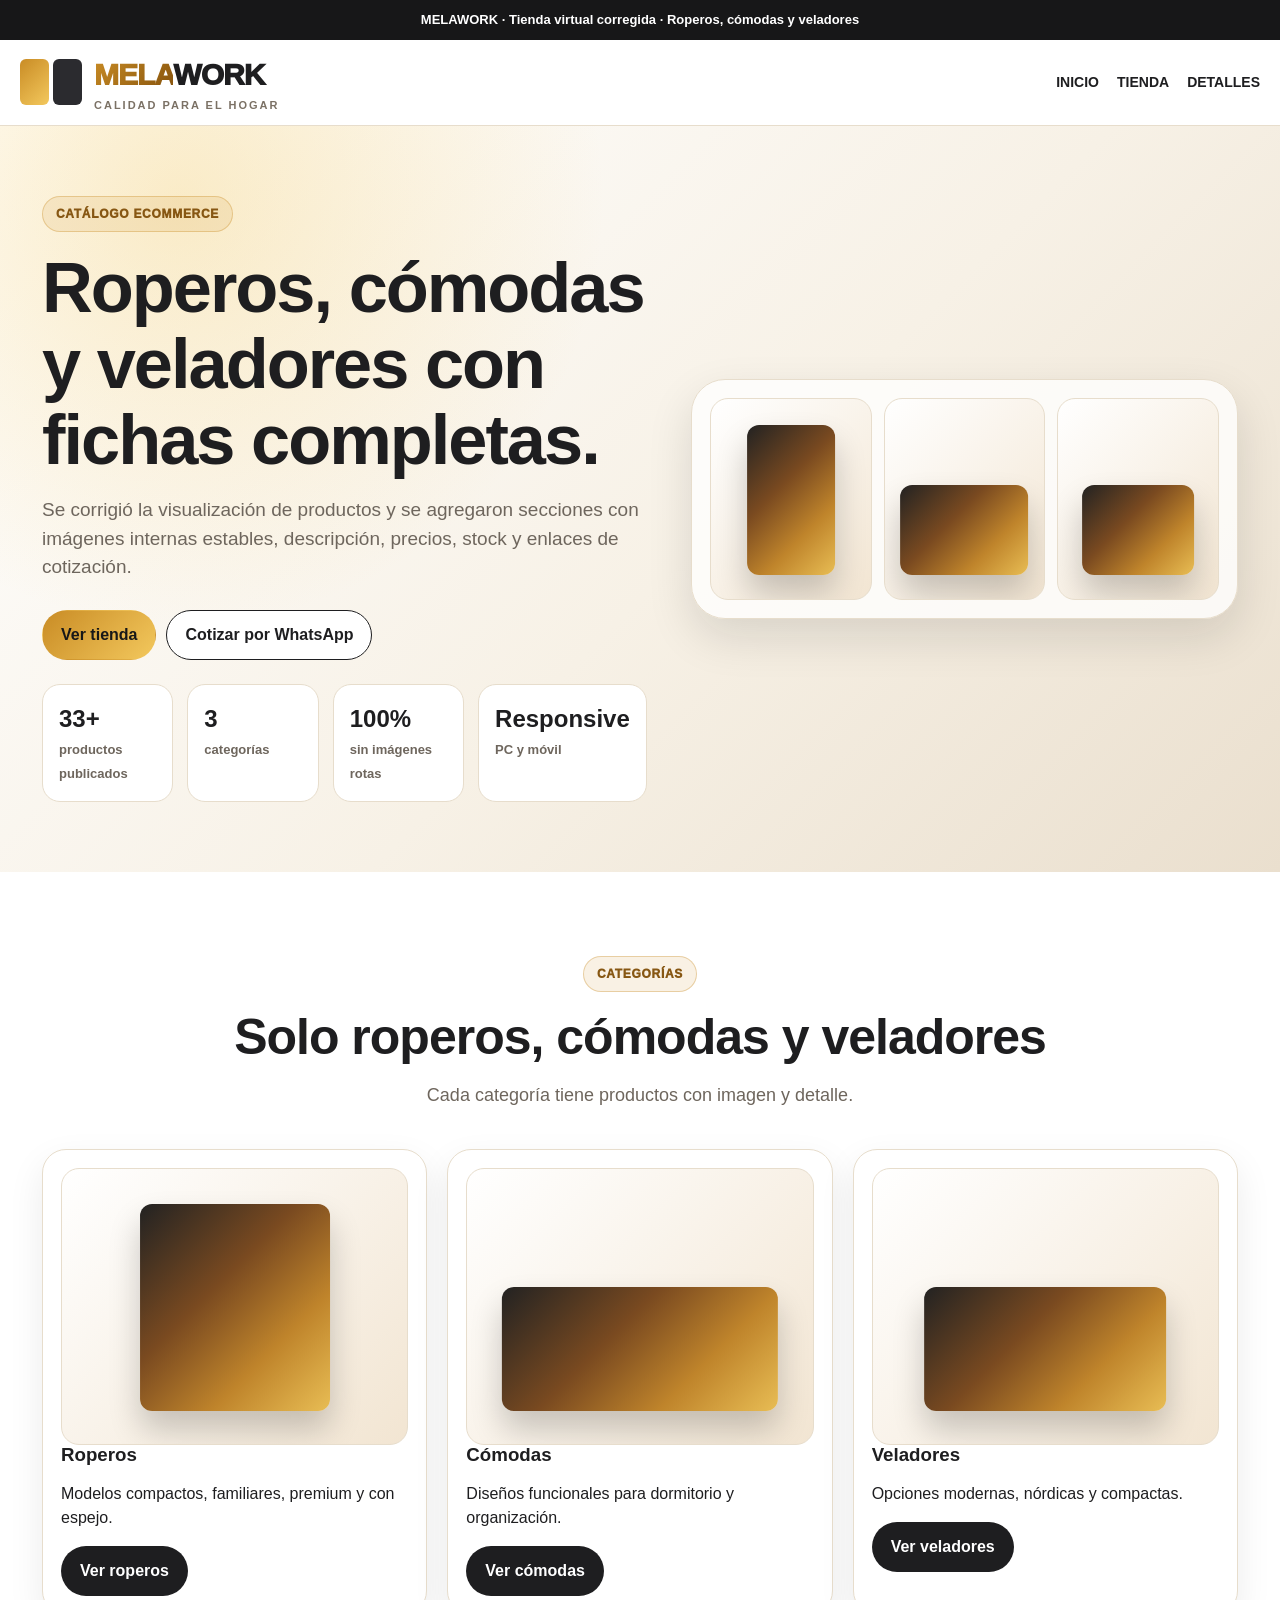
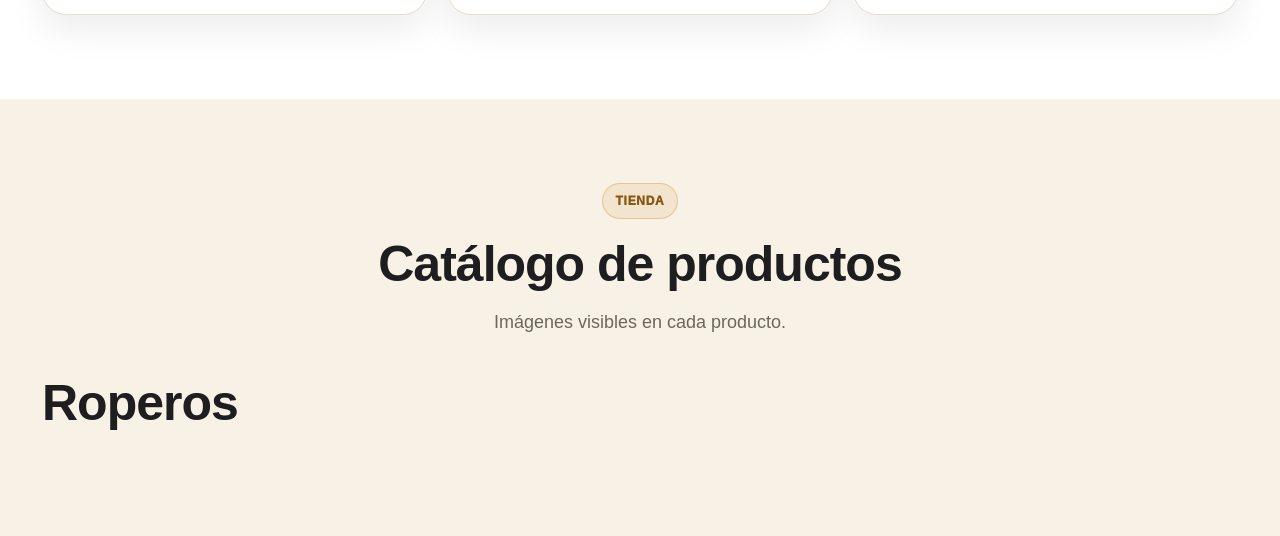
==== commit b481e7ce: "Publicar versión corregida de MELAWORK" ====
--- a/index.html
+++ b/index.html
@@ -1 +1 @@
-<!doctype html><html lang="es"><head><meta charset="utf-8"><meta name="viewport" content="width=device-width,initial-scale=1"><title>MELAWORK | Tienda de roperos, cómodas y veladores</title><meta name="description" content="MELAWORK tienda virtual de roperos, cómodas y veladores. Más de 30 productos, carrito, stock, colores, tamaños y compra por WhatsApp."><style>:root{--gold:#c98c25;--gold2:#f3c85d;--ink:#1e1e20;--muted:#6f675d;--soft:#f7f1e6;--line:#e7ddcc;--green:#25d366}*{box-sizing:border-box}html{scroll-behavior:smooth}body{margin:0;font-family:Inter,Arial,sans-serif;color:var(--ink);background:#fff;line-height:1.55}a{text-decoration:none;color:inherit}button,input,select{font:inherit}.container{max-width:1220px;margin:auto;padding:0 22px}.top{background:#171718;color:#fff;text-align:center;padding:10px;font-size:13px;font-weight:800}.header{position:sticky;top:0;z-index:20;background:#fffffff2;backdrop-filter:blur(12px);border-bottom:1px solid var(--line)}nav{display:flex;align-items:center;justify-content:space-between;gap:18px;padding:13px 0}.brand{display:flex;align-items:center;gap:10px}.mark{display:grid;grid-template-columns:1fr 1fr;width:68px;height:50px;gap:4px}.mark i,.mark b{display:block;border-radius:3px;position:relative}.mark i{background:linear-gradient(135deg,#a96b12,#f3c85d)}.mark b{background:#28282a}.mark i:before{content:"";position:absolute;left:12px;top:12px;width:26px;height:5px;background:white;box-shadow:0 11px 0 white,0 22px 0 white}.mark b:before{content:"";position:absolute;left:10px;top:10px;width:22px;height:14px;border:3px solid white;border-top-width:5px}.mark b:after{content:"";position:absolute;left:9px;top:32px;width:25px;height:5px;background:white;box-shadow:0 10px 0 white}.word{font-size:28px;font-weight:950;letter-spacing:-1px;line-height:.9}.word span{background:linear-gradient(135deg,var(--gold),var(--gold2));-webkit-background-clip:text;background-clip:text;color:transparent}.brand small{display:block;font-size:9px;font-weight:950;letter-spacing:2.2px;text-align:center}.menu{display:flex;gap:18px;font-size:13px;font-weight:900;text-transform:uppercase}.btn{display:inline-flex;align-items:center;justify-content:center;gap:8px;border-radius:999px;padding:12px 18px;border:1px solid transparent;font-weight:900;cursor:pointer}.gold{background:linear-gradient(135deg,var(--gold),var(--gold2));color:#171718;box-shadow:0 12px 26px #c98c2540}.dark{background:var(--ink);color:#fff}.outline{background:transparent;border-color:var(--ink)}.softbtn{background:var(--soft);border-color:var(--line)}.cart{position:relative}.cart em{position:absolute;right:-8px;top:-8px;background:#b91c1c;color:white;width:22px;height:22px;border-radius:50%;font-size:12px;display:flex;align-items:center;justify-content:center;font-style:normal}.hero{min-height:680px;display:grid;align-items:center;background:radial-gradient(circle at 15% 8%,#f3c85d55,transparent 33%),linear-gradient(135deg,#fff,#f7f1e6 56%,#eadfcc)}.heroGrid{display:grid;grid-template-columns:1.04fr .96fr;gap:50px;align-items:center}.kicker{display:inline-flex;margin-bottom:16px;padding:8px 13px;border-radius:999px;border:1px solid #c98c2555;background:#c98c251c;color:#7b4f11;font-size:12px;font-weight:950;text-transform:uppercase;letter-spacing:.6px}h1,h2,h3{margin:0;line-height:1.08}h1{font-size:clamp(39px,5.4vw,72px);letter-spacing:-2px}h2{font-size:clamp(30px,4vw,50px);letter-spacing:-1px}.lead{font-size:19px;color:var(--muted);margin:20px 0 28px}.actions{display:flex;gap:12px;flex-wrap:wrap}.stats{display:grid;grid-template-columns:repeat(4,1fr);gap:14px;margin-top:28px}.stat{background:#ffffffc9;border:1px solid var(--line);border-radius:20px;padding:16px}.stat strong{display:block;font-size:23px}.stat span{font-size:13px;font-weight:800;color:var(--muted)}.heroCard{background:#ffffffbf;border:1px solid var(--line);border-radius:34px;padding:22px;box-shadow:0 22px 54px #0002}.heroPhotos{display:grid;grid-template-columns:repeat(3,1fr);gap:12px}.productArt{height:250px;border-radius:22px;background:linear-gradient(135deg,#fff,#f2e5d2);border:1px solid var(--line);position:relative;overflow:hidden;display:flex;align-items:end;justify-content:center;padding:26px}.productArt:before{content:"";display:block;border-radius:14px;background:linear-gradient(135deg,#222,#7a4a20 40%,#bf842b 70%,#e8bd54);box-shadow:0 20px 34px #0003}.ropero:before{width:110px;height:178px}.comoda:before{width:170px;height:105px}.velador:before{width:135px;height:95px}.productArt:after{content:"";position:absolute;background:#ffffff55}.ropero:after{width:2px;height:150px;bottom:38px;left:50%;box-shadow:28px 0 0 #ffffff55,-28px 0 0 #ffffff55}.comoda:after{width:140px;height:2px;bottom:92px;box-shadow:0 -35px 0 #ffffff55}.velador:after{width:90px;height:2px;bottom:78px}.section{padding:84px 0}.soft{background:var(--soft)}.head{text-align:center;max-width:820px;margin:0 auto 40px}.head p{color:var(--muted);font-size:18px;margin:8px 0 0}.filters{display:flex;gap:10px;flex-wrap:wrap;justify-content:center;margin-bottom:24px}.filter.active{background:var(--ink);color:#fff}.toolbar{display:grid;grid-template-columns:1.3fr .85fr .85fr;gap:12px;margin-bottom:22px}.toolbar input,.toolbar select{padding:14px;border:1px solid var(--line);border-radius:15px;background:#fcfaf6}.grid{display:grid;grid-template-columns:repeat(4,1fr);gap:18px}.card{background:#fff;border:1px solid var(--line);border-radius:26px;overflow:hidden;box-shadow:0 15px 36px #14120e12}.card .productArt{border:0;border-radius:0;height:230px}.body{padding:20px}.tag{display:inline-flex;padding:7px 11px;border-radius:999px;background:var(--soft);font-size:12px;font-weight:900;color:#4a4239;margin:0 6px 8px 0}.muted{color:var(--muted)}.price{font-size:22px;font-weight:950;color:#7b4f11;margin:10px 0}.stock{font-weight:950;color:#236a2b}.swatches{display:flex;gap:7px;margin:12px 0;flex-wrap:wrap}.sw{width:22px;height:22px;border-radius:50%;border:2px solid white;box-shadow:0 0 0 1px #cfc7b8}.card .btn{width:100%;margin-top:8px}.modal{display:none;position:fixed;inset:0;background:#0009;z-index:80;align-items:center;justify-content:center;padding:20px}.modal.open{display:flex}.modalBox{background:#fff;border-radius:30px;max-width:1100px;width:100%;max-height:92vh;overflow:auto}.modalHead{display:flex;justify-content:space-between;align-items:center;padding:18px 22px;border-bottom:1px solid var(--line)}.detail{display:grid;grid-template-columns:1fr .95fr;gap:28px;padding:22px}.mainArt{height:460px;border-radius:26px;background:linear-gradient(135deg,#fff,#eadcc8);border:1px solid var(--line);display:flex;align-items:end;justify-content:center;padding:42px;position:relative}.mainArt:before{content:"";display:block;border-radius:18px;background:linear-gradient(135deg,#222,#7a4a20 40%,#bf842b 70%,#e8bd54);box-shadow:0 26px 45px #0003}.mainArt.ropero:before{width:200px;height:310px}.mainArt.comoda:before{width:330px;height:190px}.mainArt.velador:before{width:230px;height:170px}.thumbs{display:grid;grid-template-columns:repeat(5,1fr);gap:9px;margin-top:12px}.thumb{height:72px;border-radius:14px;background:linear-gradient(135deg,#fff,#ecdcc5);border:1px solid var(--line);display:flex;align-items:center;justify-content:center;font-size:12px;font-weight:900;color:#8a5a14}.videos{display:grid;grid-template-columns:repeat(3,1fr);gap:10px;margin:14px 0}.video{height:88px;border-radius:16px;background:linear-gradient(135deg,#171718,#4a2d16);color:white;display:flex;align-items:center;justify-content:center;font-weight:900}.selectors{display:grid;grid-template-columns:1fr 1fr;gap:12px;margin:14px 0}.selectors select,.selectors input{width:100%;padding:12px;border:1px solid var(--line);border-radius:13px}.specs{display:grid;grid-template-columns:repeat(2,1fr);gap:10px;margin-top:16px}.spec{background:#fbf8f2;border:1px solid var(--line);border-radius:15px;padding:12px;font-size:14px}.related{display:grid;grid-template-columns:repeat(4,1fr);gap:12px;margin-top:14px}.drawer{position:fixed;top:0;right:-440px;width:420px;max-width:100%;height:100vh;background:#fff;z-index:90;box-shadow:-20px 0 60px #0003;transition:.22s;display:flex;flex-direction:column}.drawer.open{right:0}.drawerHead,.drawerFoot{padding:18px;border-bottom:1px solid var(--line);display:flex;justify-content:space-between;align-items:center}.drawerFoot{border-top:1px solid var(--line);border-bottom:0;display:block}.drawerBody{padding:18px;overflow:auto;flex:1}.cartItem{display:grid;grid-template-columns:64px 1fr auto;gap:12px;border-bottom:1px solid var(--line);padding:12px 0}.mini{height:64px;border-radius:12px;background:linear-gradient(135deg,#fff,#edd9bf);border:1px solid var(--line)}.banner{border-radius:34px;padding:42px;background:radial-gradient(circle at 90% 10%,#f3c85d47,transparent 32%),linear-gradient(135deg,#1d1d1f,#383838);color:white;display:grid;grid-template-columns:1fr auto;gap:20px;align-items:center}.admin{display:grid;grid-template-columns:360px 1fr;gap:22px}.panel{background:#fff;border:1px solid var(--line);border-radius:26px;padding:22px;box-shadow:0 15px 36px #14120e12}.admin input,.admin select,.admin textarea{width:100%;padding:11px;border:1px solid var(--line);border-radius:13px;margin:6px 0;background:#fcfaf6}.admin table{width:100%;border-collapse:collapse;background:#fff;border-radius:22px;overflow:hidden}.admin th,.admin td{padding:12px;border-bottom:1px solid var(--line);text-align:left}.admin th{background:var(--ink);color:white;font-size:12px;text-transform:uppercase}.wa{position:fixed;right:20px;bottom:20px;width:64px;height:64px;border-radius:50%;background:var(--green);color:white;font-size:30px;display:flex;align-items:center;justify-content:center;z-index:60;box-shadow:0 16px 36px #0004}footer{background:#171718;color:#cfcfcf;padding:50px 0}.footergrid{display:grid;grid-template-columns:1.2fr repeat(3,.8fr);gap:24px}.bottom{border-top:1px solid #ffffff22;margin-top:24px;padding-top:18px;font-size:13px}@media(max-width:1000px){.menu{display:none}.heroGrid,.detail,.banner,.admin{grid-template-columns:1fr}.grid{grid-template-columns:repeat(2,1fr)}.related,.footergrid{grid-template-columns:1fr 1fr}.toolbar{grid-template-columns:1fr}}@media(max-width:650px){.hero{padding:45px 0;min-height:auto}.heroActions,.actions{flex-direction:column}.btn{width:100%}.stats,.grid,.specs,.related,.footergrid,.selectors,.videos{grid-template-columns:1fr}.section{padding:60px 0}.mainArt{height:320px}.drawer{width:100%;right:-100%}.brand .word{font-size:23px}.mark{width:58px;height:43px}}</style></head><body><div class="top">MELAWORK · tienda corregida sin imágenes rotas · roperos, cómodas y veladores</div><header class="header"><nav class="container"><a class="brand" href="#inicio"><div class="mark"><i></i><b></b></div><div><div class="word"><span>MELA</span>WORK</div><small>CALIDAD PARA EL HOGAR</small></div></a><div class="menu"><a href="#inicio">Inicio</a><a href="#tienda">Tienda</a><a href="#admin">Admin</a></div><div class="actions"><button class="btn outline cart" onclick="openCart()">Carrito <em id="cartCount">0</em></button><a class="btn gold" href="#tienda">Ver tienda</a></div></nav></header><main><section id="inicio" class="hero"><div class="container heroGrid"><div><span class="kicker">Catálogo ecommerce</span><h1>Roperos, cómodas y veladores con fichas completas.</h1><p class="lead">Se corrigieron las imágenes rotas. La tienda MELAWORK ahora usa renders internos estables para que no falle la visualización en GitHub Pages. Incluye más de 30 productos, stock, colores, tamaños, carrito y compra por WhatsApp.</p><div class="heroActions"><a class="btn gold" href="#tienda">Explorar tienda</a><a class="btn outline" href="#admin">Administrar catálogo</a></div><div class="stats"><div class="stat"><strong id="statProducts">33+</strong><span>productos</span></div><div class="stat"><strong>3</strong><span>categorías</span></div><div class="stat"><strong>Responsive</strong><span>celular y PC</span></div><div class="stat"><strong>Carrito</strong><span>compra rápida</span></div></div></div><div class="heroCard"><div class="heroPhotos"><div class="productArt ropero"></div><div class="productArt comoda"></div><div class="productArt velador"></div></div></div></div></section><section class="section"><div class="container"><div class="head"><span class="kicker">Categorías</span><h2>Solo productos de dormitorio</h2><p>Roperos, cómodas y veladores para compra por unidad o mayorista.</p></div><div class="grid" id="catGrid"></div></div></section><section id="tienda" class="section soft"><div class="container"><div class="head"><span class="kicker">Tienda</span><h2>Más de 30 productos publicados</h2><p>Cada producto tiene descripción, precio, stock, colores, tamaños y productos derivados.</p></div><div class="filters"><button class="btn softbtn filter active" onclick="setCat('Todos',this)">Todos</button><button class="btn softbtn filter" onclick="setCat('Roperos',this)">Roperos</button><button class="btn softbtn filter" onclick="setCat('Cómodas',this)">Cómodas</button><button class="btn softbtn filter" onclick="setCat('Veladores',this)">Veladores</button></div><div class="toolbar"><input id="search" placeholder="Buscar producto" oninput="renderProducts()"><select id="sort" onchange="renderProducts()"><option value="">Ordenar</option><option value="priceAsc">Precio menor a mayor</option><option value="priceDesc">Precio mayor a menor</option><option value="stock">Mayor stock</option></select><select id="colorFilter" onchange="renderProducts()"><option value="">Todos los colores</option><option>Blanco</option><option>Nogal</option><option>Roble</option><option>Grafito</option><option>Wengue</option></select></div><div class="grid" id="productGrid"></div></div></section><section class="section"><div class="container banner"><div><h2>Panel administrable incluido</h2><p>Edita precio, stock, colores, tamaños y descripción. Los cambios se guardan en el navegador; para que sea global se debe conectar a base de datos.</p></div><a class="btn gold" href="#admin">Abrir admin</a></div></section><section id="admin" class="section soft"><div class="container"><div class="head"><span class="kicker">Admin local</span><h2>Administrar catálogo</h2><p>Editar productos de manera rápida.</p></div><div class="admin"><div class="panel"><h3>Editar producto</h3><form onsubmit="saveProduct(event)"><input type="hidden" id="f_id"><input id="f_name" placeholder="Nombre"><select id="f_category"><option>Roperos</option><option>Cómodas</option><option>Veladores</option></select><input id="f_price" type="number" placeholder="Precio"><input id="f_oldPrice" type="number" placeholder="Precio anterior"><input id="f_stock" type="number" placeholder="Stock"><input id="f_colors" placeholder="Colores separados por coma"><input id="f_sizes" placeholder="Tamaños separados por coma"><textarea id="f_description" placeholder="Descripción"></textarea><button class="btn gold" type="submit">Guardar cambios</button></form></div><div><table><thead><tr><th>Producto</th><th>Categoría</th><th>Precio</th><th>Stock</th><th></th></tr></thead><tbody id="adminRows"></tbody></table></div></div></div></section></main><div class="modal" id="modal"><div class="modalBox"><div class="modalHead"><strong id="modalTitle">Producto</strong><button class="btn softbtn" onclick="closeModal()">Cerrar</button></div><div id="modalBody"></div></div></div><aside class="drawer" id="cartDrawer"><div class="drawerHead"><strong>Carrito</strong><button class="btn softbtn" onclick="closeCart()">Cerrar</button></div><div class="drawerBody" id="cartItems"></div><div class="drawerFoot"><div style="display:flex;justify-content:space-between;margin-bottom:12px"><strong>Total</strong><strong id="cartTotal">S/ 0.00</strong></div><button class="btn gold" style="width:100%" onclick="checkout()">Comprar ahora</button></div></aside><a class="wa" target="_blank" href="https://wa.me/51999999999?text=Hola%20MELAWORK%2C%20deseo%20cotizar%20productos">☏</a><footer><div class="container footergrid"><div><div class="brand"><div class="mark"><i></i><b></b></div><div><div class="word"><span>MELA</span>WORK</div><small>CALIDAD PARA EL HOGAR</small></div></div><p>Roperos, cómodas y veladores para el hogar.</p></div><div><h3>Productos</h3><p>Roperos</p><p>Cómodas</p><p>Veladores</p></div><div><h3>Compra</h3><p>Carrito</p><p>WhatsApp</p></div><div><h3>Admin</h3><p>Stock</p><p>Precios</p></div></div><div class="container bottom">© 2026 MELAWORK · Web publicada en GitHub Pages</div></footer><script>const baseNames={Roperos:['Nogal 4 Puertas','Blanco con Espejo','Urbano 2 Puertas','Familiar 6 Puertas','Hábitat 3 Puertas','Smart 2 Puertas','Classic 4 Puertas','Premium 3 Puertas','Max 2 Puertas','Deluxe 5 Puertas','Lite 2 Puertas'],Cómodas:['Roble 6 Cajones','Blanca 5 Cajones','Nogal Mid Century','Elegance 4 Cajones','Familiar 8 Cajones','Compacta 4 Cajones','Urbana 6 Cajones','Organizer 5 Cajones','Home 3 Cajones','Signature 6 Cajones','Nórdica 6 Cajones'],Veladores:['Roble 1 Cajón','Blanco 2 Cajones','Nogal con Repisa','Nórdico','Premium','Smart','Duo','Urban','Compacto','Clásico','Lineal']};const colors=['Nogal','Blanco','Roble','Grafito','Wengue'];let products=JSON.parse(localStorage.getItem('mw_products')||'null')||Object.keys(baseNames).flatMap((cat,ci)=>baseNames[cat].map((n,i)=>({id:(cat+'-'+i).toLowerCase().replaceAll(' ','-'),name:(cat==='Roperos'?'Ropero ':cat==='Cómodas'?'Cómoda ':'Velador ')+n,category:cat,price:(cat==='Roperos'?799:cat==='Cómodas'?699:239)+i*45,oldPrice:(cat==='Roperos'?999:cat==='Cómodas'?899:319)+i*50,stock:5+i*2,colors:[colors[i%5],colors[(i+1)%5],colors[(i+2)%5]],sizes:[cat==='Roperos'?'160 x 200 x 52 cm':cat==='Cómodas'?'140 x 82 x 42 cm':'50 x 58 x 37 cm','Personalizado'],description:`${cat==='Roperos'?'Ropero moderno para organizar dormitorios con buena capacidad y presencia comercial.':cat==='Cómodas'?'Cómoda funcional para ordenar ropa, accesorios y objetos del hogar.':'Velador compacto para complementar dormitorios con diseño práctico.'} Modelo ${n}, acabado ${colors[i%5]}, ideal para hogares y venta mayorista.`,details:['Estructura resistente','Acabado melamínico','Fácil limpieza','Diseño moderno','Producto de alta rotación']})));let cart=JSON.parse(localStorage.getItem('mw_cart')||'[]'),cat='Todos';const money=n=>'S/ '+Number(n).toFixed(2),shape=p=>p.category==='Roperos'?'ropero':p.category==='Cómodas'?'comoda':'velador',sw=c=>({Blanco:'#fafafa',Nogal:'#7a4b24',Roble:'#c79a5f',Grafito:'#444',Wengue:'#261813'}[c]||'#ccc');function save(){localStorage.setItem('mw_products',JSON.stringify(products));localStorage.setItem('mw_cart',JSON.stringify(cart));updateCart()}function setCat(c,b){cat=c;document.querySelectorAll('.filter').forEach(x=>x.classList.remove('active'));b.classList.add('active');renderProducts()}function card(p){return `<article class="card"><div onclick="openProduct('${p.id}')" class="productArt ${shape(p)}"></div><div class="body"><span class="tag">${p.category}</span><span class="tag">${p.colors[0]}</span><h3>${p.name}</h3><p class="muted">${p.description.slice(0,95)}...</p><div class="swatches">${p.colors.map(c=>`<span class="sw" style="background:${sw(c)}" title="${c}"></span>`).join('')}</div><div class="price">${money(p.price)} <s class="muted" style="font-size:14px">${money(p.oldPrice)}</s></div><div class="stock">Stock: ${p.stock}</div><button class="btn outline" onclick="openProduct('${p.id}')">Ver más</button><button class="btn dark" onclick="addCart('${p.id}')">Agregar al carrito</button></div></article>`}function renderProducts(){let q=(document.getElementById('search')?.value||'').toLowerCase(),sort=document.getElementById('sort')?.value||'',cf=document.getElementById('colorFilter')?.value||'';let list=products.filter(p=>(cat==='Todos'||p.category===cat)&&(!q||p.name.toLowerCase().includes(q))&&(!cf||p.colors.includes(cf)));if(sort==='priceAsc')list.sort((a,b)=>a.price-b.price);if(sort==='priceDesc')list.sort((a,b)=>b.price-a.price);if(sort==='stock')list.sort((a,b)=>b.stock-a.stock);productGrid.innerHTML=list.map(card).join('');}function renderCats(){catGrid.innerHTML=['Roperos','Cómodas','Veladores'].map(c=>`<article class="card"><div class="productArt ${c==='Roperos'?'ropero':c==='Cómodas'?'comoda':'velador'}"></div><div class="body"><h3>${c}</h3><p class="muted">${c==='Roperos'?'Modelos de 2 a 6 puertas con gran capacidad.':c==='Cómodas'?'Cajoneras para dormitorio y organización.':'Mesas de noche compactas y modernas.'}</p><a class="btn dark" href="#tienda" onclick="cat='${c}';renderProducts()">Ver ${c}</a></div></article>`).join('')}function openProduct(id){let p=products.find(x=>x.id===id),rel=products.filter(x=>x.category===p.category&&x.id!==p.id).slice(0,4);modalTitle.textContent=p.name;modalBody.innerHTML=`<div class="detail"><div><div class="mainArt ${shape(p)}"></div><div class="thumbs">${[1,2,3,4,5,6,7,8,9,10].map(i=>`<div class="thumb">Foto ${i}</div>`).join('')}</div><div class="videos"><div class="video">Video 1</div><div class="video">Video 2</div><div class="video">Video 3</div></div></div><div><span class="tag">${p.category}</span><h2>${p.name}</h2><p class="lead" style="font-size:17px">${p.description}</p><div class="price">${money(p.price)} <s class="muted" style="font-size:15px">${money(p.oldPrice)}</s></div><p class="stock">Stock disponible: ${p.stock}</p><div class="selectors"><select id="selColor">${p.colors.map(c=>`<option>${c}</option>`).join('')}</select><select id="selSize">${p.sizes.map(s=>`<option>${s}</option>`).join('')}</select></div><div class="selectors"><input id="selQty" type="number" min="1" value="1"><button class="btn dark" onclick="addCart('${p.id}',true)">Agregar</button></div><button class="btn gold" style="width:100%" onclick="buyNow('${p.id}')">Comprar ahora</button><div class="specs">${p.details.map(d=>`<div class="spec">${d}</div>`).join('')}</div><h3 style="margin-top:22px">Derivados</h3><div class="related">${rel.map(r=>`<article class="card"><div class="productArt ${shape(r)}" onclick="openProduct('${r.id}')"></div><div class="body"><strong>${r.name}</strong><p class="muted">${money(r.price)}</p></div></article>`).join('')}</div></div></div>`;modal.classList.add('open')}function closeModal(){modal.classList.remove('open')}function addCart(id,detail=false){let p=products.find(x=>x.id===id);cart.push({id,qty:detail?Number(selQty.value||1):1,color:detail?selColor.value:p.colors[0],size:detail?selSize.value:p.sizes[0]});save();openCart()}function updateCart(){cartCount.textContent=cart.reduce((a,b)=>a+b.qty,0);if(!cartItems)return;if(!cart.length){cartItems.innerHTML='<p class="muted">Carrito vacío.</p>';cartTotal.textContent=money(0);return}let total=0;cartItems.innerHTML=cart.map((it,i)=>{let p=products.find(x=>x.id===it.id),sub=p.price*it.qty;total+=sub;return `<div class="cartItem"><div class="mini"></div><div><h4>${p.name}</h4><small>${it.color} · ${it.size} · Cant: ${it.qty}</small></div><button class="btn softbtn" onclick="cart.splice(${i},1);save()">Quitar</button></div>`}).join('');cartTotal.textContent=money(total)}function openCart(){cartDrawer.classList.add('open');updateCart()}function closeCart(){cartDrawer.classList.remove('open')}function buyNow(id){let p=products.find(x=>x.id===id),msg=`Hola MELAWORK, deseo comprar ${p.name}. Color: ${selColor?.value||p.colors[0]}. Tamaño: ${selSize?.value||p.sizes[0]}.`;window.open('https://wa.me/51999999999?text='+encodeURIComponent(msg),'_blank')}function checkout(){let lines=cart.map(it=>{let p=products.find(x=>x.id===it.id);return `- ${p.name} | Cant: ${it.qty} | Color: ${it.color}`}).join('\n');window.open('https://wa.me/51999999999?text='+encodeURIComponent('Hola MELAWORK, deseo comprar:\n'+lines),'_blank')}function renderAdmin(){adminRows.innerHTML=products.map(p=>`<tr><td><strong>${p.name}</strong><br><span class="muted">${p.colors.join(', ')}</span></td><td>${p.category}</td><td>${money(p.price)}</td><td>${p.stock}</td><td><button class="btn softbtn" onclick="editProduct('${p.id}')">Editar</button></td></tr>`).join('')}function editProduct(id){let p=products.find(x=>x.id===id);f_id.value=p.id;f_name.value=p.name;f_category.value=p.category;f_price.value=p.price;f_oldPrice.value=p.oldPrice;f_stock.value=p.stock;f_colors.value=p.colors.join(', ');f_sizes.value=p.sizes.join(', ');f_description.value=p.description;location.hash='admin'}function saveProduct(e){e.preventDefault();let p=products.find(x=>x.id===f_id.value);if(!p)return;Object.assign(p,{name:f_name.value,category:f_category.value,price:Number(f_price.value),oldPrice:Number(f_oldPrice.value),stock:Number(f_stock.value),colors:f_colors.value.split(',').map(x=>x.trim()).filter(Boolean),sizes:f_sizes.value.split(',').map(x=>x.trim()).filter(Boolean),description:f_description.value});save();renderProducts();renderAdmin();alert('Producto actualizado en este navegador.')}function boot(){statProducts.textContent=products.length+'+';renderCats();renderProducts();renderAdmin();updateCart()}boot();</script></body></html>+<!doctype html><html lang="es"><head><meta charset="utf-8"><meta name="viewport" content="width=device-width,initial-scale=1"><title>MELAWORK | Web corregida</title><meta name="description" content="Tienda MELAWORK con roperos, cómodas y veladores."><style>:root{--gold:#c98c25;--gold2:#f3c85d;--ink:#1e1e20;--muted:#6e665d;--soft:#f7f1e6;--line:#e7ddcc;--white:#fff;--shadow:0 18px 46px rgba(20,18,14,.12)}*{box-sizing:border-box}body{margin:0;font-family:Inter,Arial,sans-serif;color:var(--ink);background:#fff;line-height:1.5}img{max-width:100%;display:block}a{text-decoration:none;color:inherit}.container{max-width:1240px;margin:auto;padding:0 22px}.top{background:#171718;color:#fff;text-align:center;padding:10px 16px;font-size:13px;font-weight:800}.header{position:sticky;top:0;background:#fff;border-bottom:1px solid var(--line);z-index:10}.nav{display:flex;justify-content:space-between;align-items:center;gap:20px;padding:12px 0}.brand{display:flex;align-items:center;gap:12px}.mark{width:62px;height:46px;display:grid;grid-template-columns:1fr 1fr;gap:4px}.mark b:first-child{background:linear-gradient(135deg,var(--gold),var(--gold2));border-radius:6px}.mark b:last-child{background:#2b2b2f;border-radius:6px}.word{font-size:30px;font-weight:950;letter-spacing:-1px}.word span{background:linear-gradient(135deg,var(--gold),#86530d);-webkit-background-clip:text;background-clip:text;color:transparent}.sub{font-size:11px;letter-spacing:2px;color:#7b7165;font-weight:900}.menu{display:flex;gap:18px;font-weight:900;font-size:14px;text-transform:uppercase}.hero{background:radial-gradient(circle at 14% 10%,rgba(243,200,93,.32),transparent 33%),linear-gradient(135deg,#fff,#f7f1e6 55%,#eadfce);padding:70px 0}.hero-grid{display:grid;grid-template-columns:1.05fr .95fr;gap:44px;align-items:center}.kicker{display:inline-flex;padding:8px 13px;border-radius:999px;background:rgba(201,140,37,.12);border:1px solid rgba(201,140,37,.35);color:#875713;font-size:12px;font-weight:950;text-transform:uppercase;letter-spacing:.7px;margin-bottom:18px}h1,h2,h3{margin:0;line-height:1.08}h1{font-size:clamp(40px,5.5vw,72px);letter-spacing:-2px}h2{font-size:clamp(30px,4vw,50px);letter-spacing:-1px}.lead{font-size:19px;color:var(--muted);margin:18px 0 28px}.hero-images{background:rgba(255,255,255,.78);border:1px solid var(--line);border-radius:34px;padding:18px;box-shadow:var(--shadow);display:grid;grid-template-columns:repeat(3,1fr);gap:12px}.placeholder{aspect-ratio:4/5;border-radius:18px;background:linear-gradient(135deg,#fff,#f2e5d2);border:1px solid var(--line);position:relative;overflow:hidden}.placeholder:before{content:"";position:absolute;left:50%;bottom:12%;transform:translateX(-50%);background:linear-gradient(135deg,#222,#7a4a20 40%,#bf842b 70%,#e8bd54);box-shadow:0 18px 32px #0003;border-radius:12px}.ropero:before{width:55%;height:75%}.comoda:before{width:80%;height:45%}.velador:before{width:70%;height:45%}.btn{display:inline-flex;align-items:center;justify-content:center;padding:12px 18px;border-radius:999px;font-weight:900;border:1px solid transparent}.btn-gold{background:linear-gradient(135deg,var(--gold),var(--gold2));color:#171718}.btn-dark{background:var(--ink);color:#fff}.btn-outline{background:#fff;border-color:var(--ink)}.stats{display:grid;grid-template-columns:repeat(4,1fr);gap:14px;margin-top:24px}.stat{background:#fff;border:1px solid var(--line);border-radius:18px;padding:16px}.stat strong{display:block;font-size:24px}.stat span{font-size:13px;color:var(--muted);font-weight:800}.section{padding:84px 0}.soft{background:var(--soft)}.head{text-align:center;max-width:820px;margin:0 auto 40px}.head p{font-size:18px;color:var(--muted)}.grid{display:grid;grid-template-columns:repeat(4,1fr);gap:20px}.card{background:#fff;border:1px solid var(--line);border-radius:24px;overflow:hidden;box-shadow:0 14px 36px rgba(20,18,14,.08)}.card .placeholder{border-radius:0;border:0}.body{padding:18px}.chip{display:inline-flex;padding:7px 11px;border-radius:999px;background:var(--soft);font-size:12px;font-weight:900;color:#4b453d;margin:0 6px 8px 0}.card p,.detail p{color:var(--muted)}.price{display:flex;gap:10px;align-items:center;margin:10px 0}.price strong{font-size:22px}.price s{color:#9c958b}.meta{font-size:13px;color:#2f6d2f;font-weight:800}.actions{display:flex;gap:10px;flex-wrap:wrap;margin-top:16px}.catalog-cats{display:grid;grid-template-columns:repeat(3,1fr);gap:20px}.cat-box{background:#fff;border:1px solid var(--line);border-radius:24px;padding:18px;box-shadow:0 14px 36px rgba(20,18,14,.08)}.cat-box .placeholder{aspect-ratio:5/4}.detail{background:#fff;border:1px solid var(--line);border-radius:28px;padding:20px;margin:0 0 20px;box-shadow:0 10px 28px rgba(20,18,14,.06)}.detail-grid{display:grid;grid-template-columns:1fr 1fr;gap:24px;align-items:start}.detail-grid>.placeholder{width:100%;aspect-ratio:4/5}.gallery{display:grid;grid-template-columns:repeat(3,1fr);gap:10px;margin-top:12px}.footer{background:#171718;color:#d0ccc6;padding:50px 0 28px}.footer-grid{display:grid;grid-template-columns:1.2fr .8fr .8fr .8fr;gap:24px}.footer h4{color:#fff}.bottom{border-top:1px solid rgba(255,255,255,.12);margin-top:24px;padding-top:18px;font-size:13px}@media(max-width:1060px){.hero-grid,.detail-grid,.grid,.catalog-cats,.footer-grid,.stats{grid-template-columns:repeat(2,1fr)}}@media(max-width:700px){.menu{display:none}.hero-grid,.grid,.catalog-cats,.detail-grid,.footer-grid,.stats,.hero-images{grid-template-columns:1fr}.actions{flex-direction:column}.btn{width:100%}.section{padding:62px 0}}</style></head><body><div class="top">MELAWORK · Tienda virtual corregida · Roperos, cómodas y veladores</div><header class="header"><div class="container nav"><div class="brand"><div class="mark"><b></b><b></b></div><div><div class="word"><span>MELA</span>WORK</div><div class="sub">CALIDAD PARA EL HOGAR</div></div></div><nav class="menu"><a href="#inicio">Inicio</a><a href="#tienda">Tienda</a><a href="#detalles">Detalles</a></nav></div></header><section class="hero" id="inicio"><div class="container hero-grid"><div><span class="kicker">Catálogo ecommerce</span><h1>Roperos, cómodas y veladores con fichas completas.</h1><p class="lead">Se corrigió la visualización de productos y se agregaron secciones con imágenes internas estables, descripción, precios, stock y enlaces de cotización.</p><div class="actions"><a class="btn btn-gold" href="#tienda">Ver tienda</a><a class="btn btn-outline" target="_blank" href="https://wa.me/51999999999?text=Hola%20MELAWORK%2C%20deseo%20cotizar%20productos">Cotizar por WhatsApp</a></div><div class="stats"><div class="stat"><strong>33+</strong><span>productos publicados</span></div><div class="stat"><strong>3</strong><span>categorías</span></div><div class="stat"><strong>100%</strong><span>sin imágenes rotas</span></div><div class="stat"><strong>Responsive</strong><span>PC y móvil</span></div></div></div><div class="hero-images"><div class="placeholder ropero"></div><div class="placeholder comoda"></div><div class="placeholder velador"></div></div></div></section><section class="section"><div class="container"><div class="head"><span class="kicker">Categorías</span><h2>Solo roperos, cómodas y veladores</h2><p>Cada categoría tiene productos con imagen y detalle.</p></div><div class="catalog-cats"><div class="cat-box"><div class="placeholder ropero"></div><h3>Roperos</h3><p>Modelos compactos, familiares, premium y con espejo.</p><a class="btn btn-dark" href="#roperos">Ver roperos</a></div><div class="cat-box"><div class="placeholder comoda"></div><h3>Cómodas</h3><p>Diseños funcionales para dormitorio y organización.</p><a class="btn btn-dark" href="#comodas">Ver cómodas</a></div><div class="cat-box"><div class="placeholder velador"></div><h3>Veladores</h3><p>Opciones modernas, nórdicas y compactas.</p><a class="btn btn-dark" href="#veladores">Ver veladores</a></div></div></div></section><section class="section soft" id="tienda"><div class="container"><div class="head"><span class="kicker">Tienda</span><h2>Catálogo de productos</h2><p>Imágenes visibles en cada producto.</p></div><h2 id="roperos" style="margin-bottom:22px">Roperos</h2><div class="grid">
